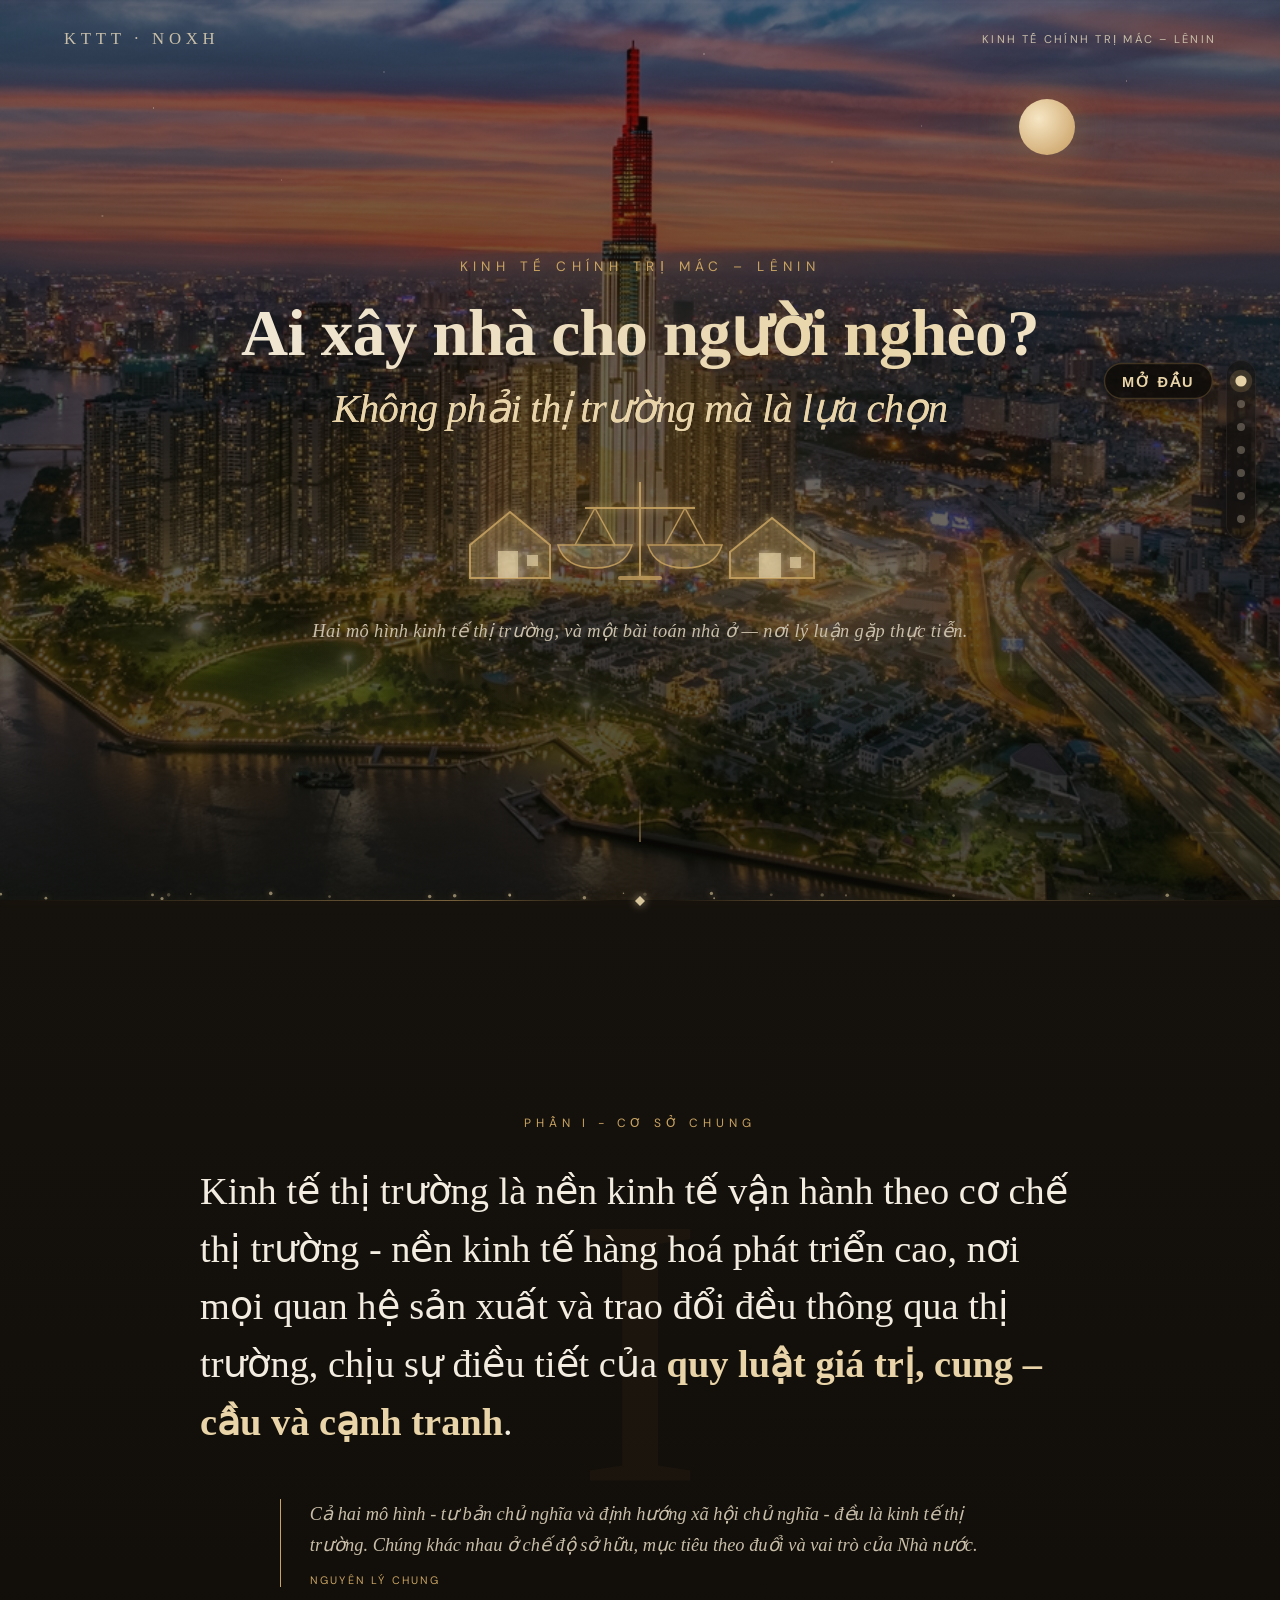
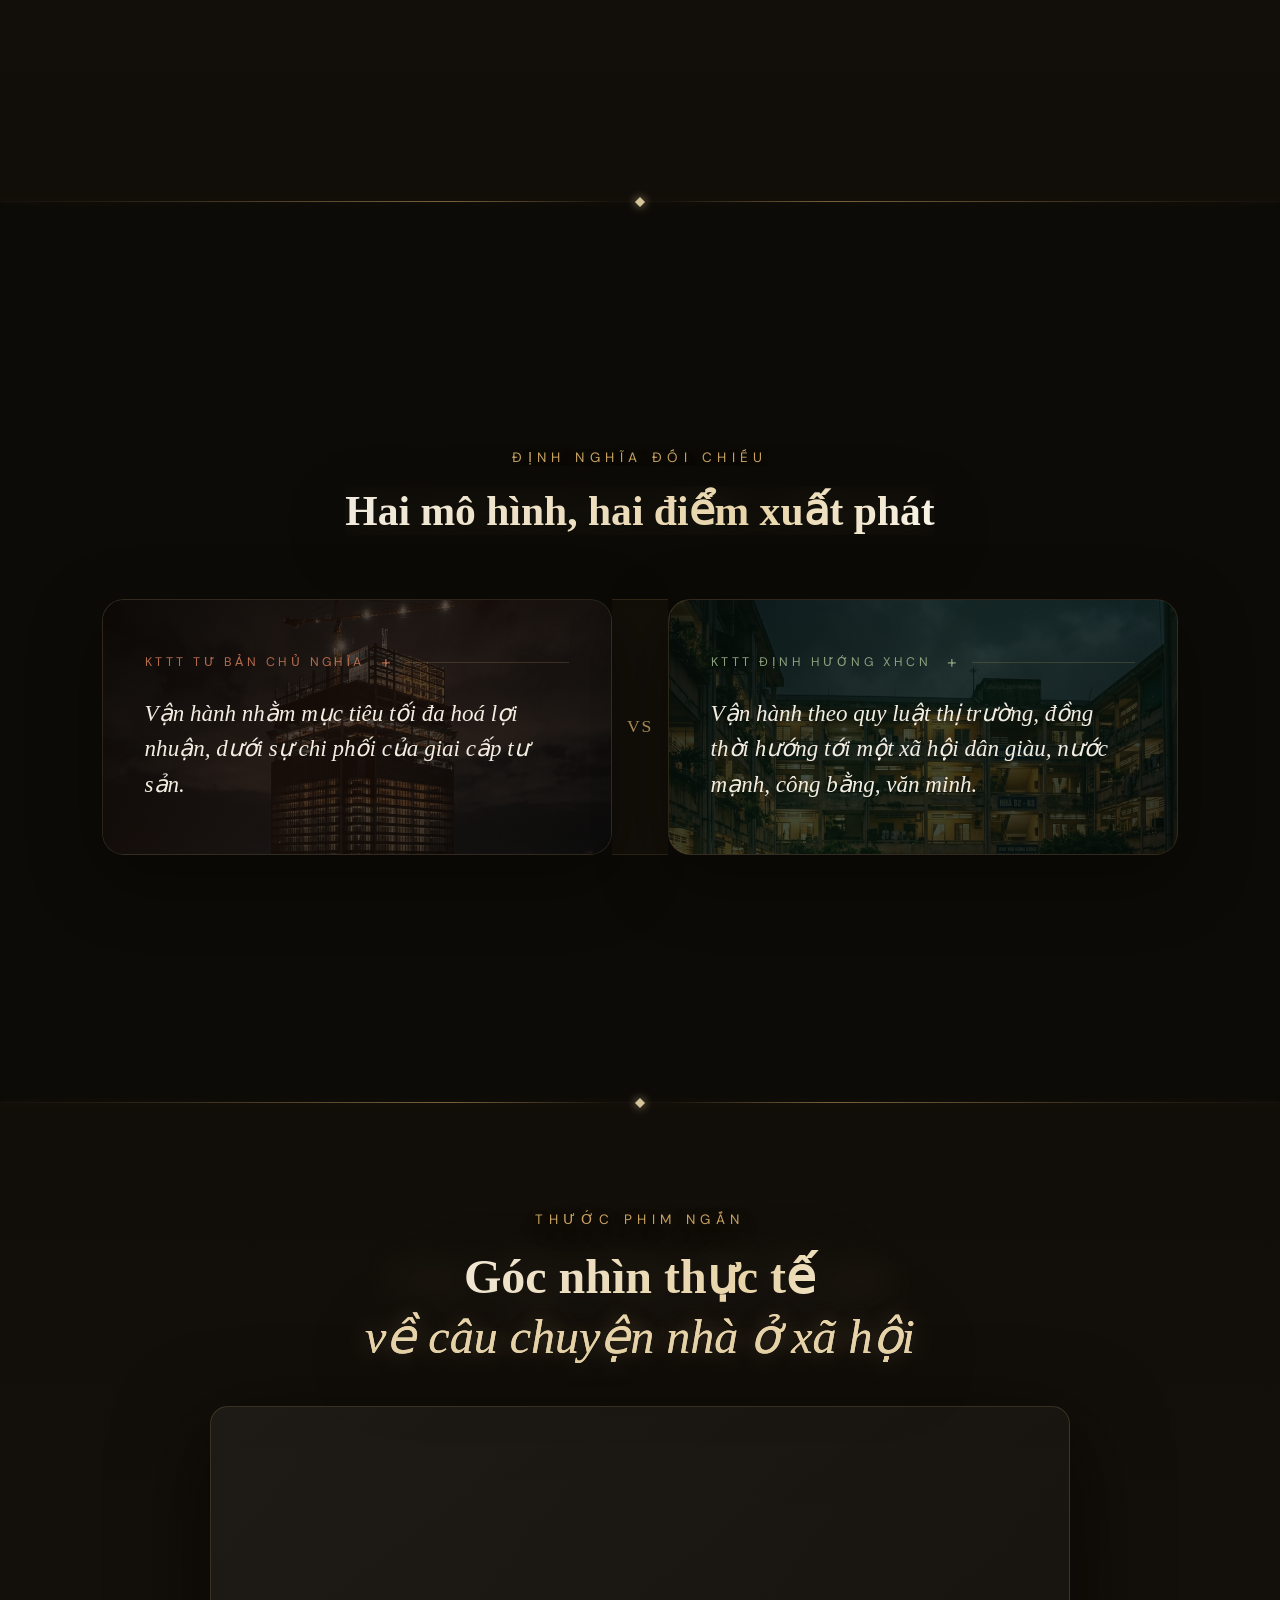
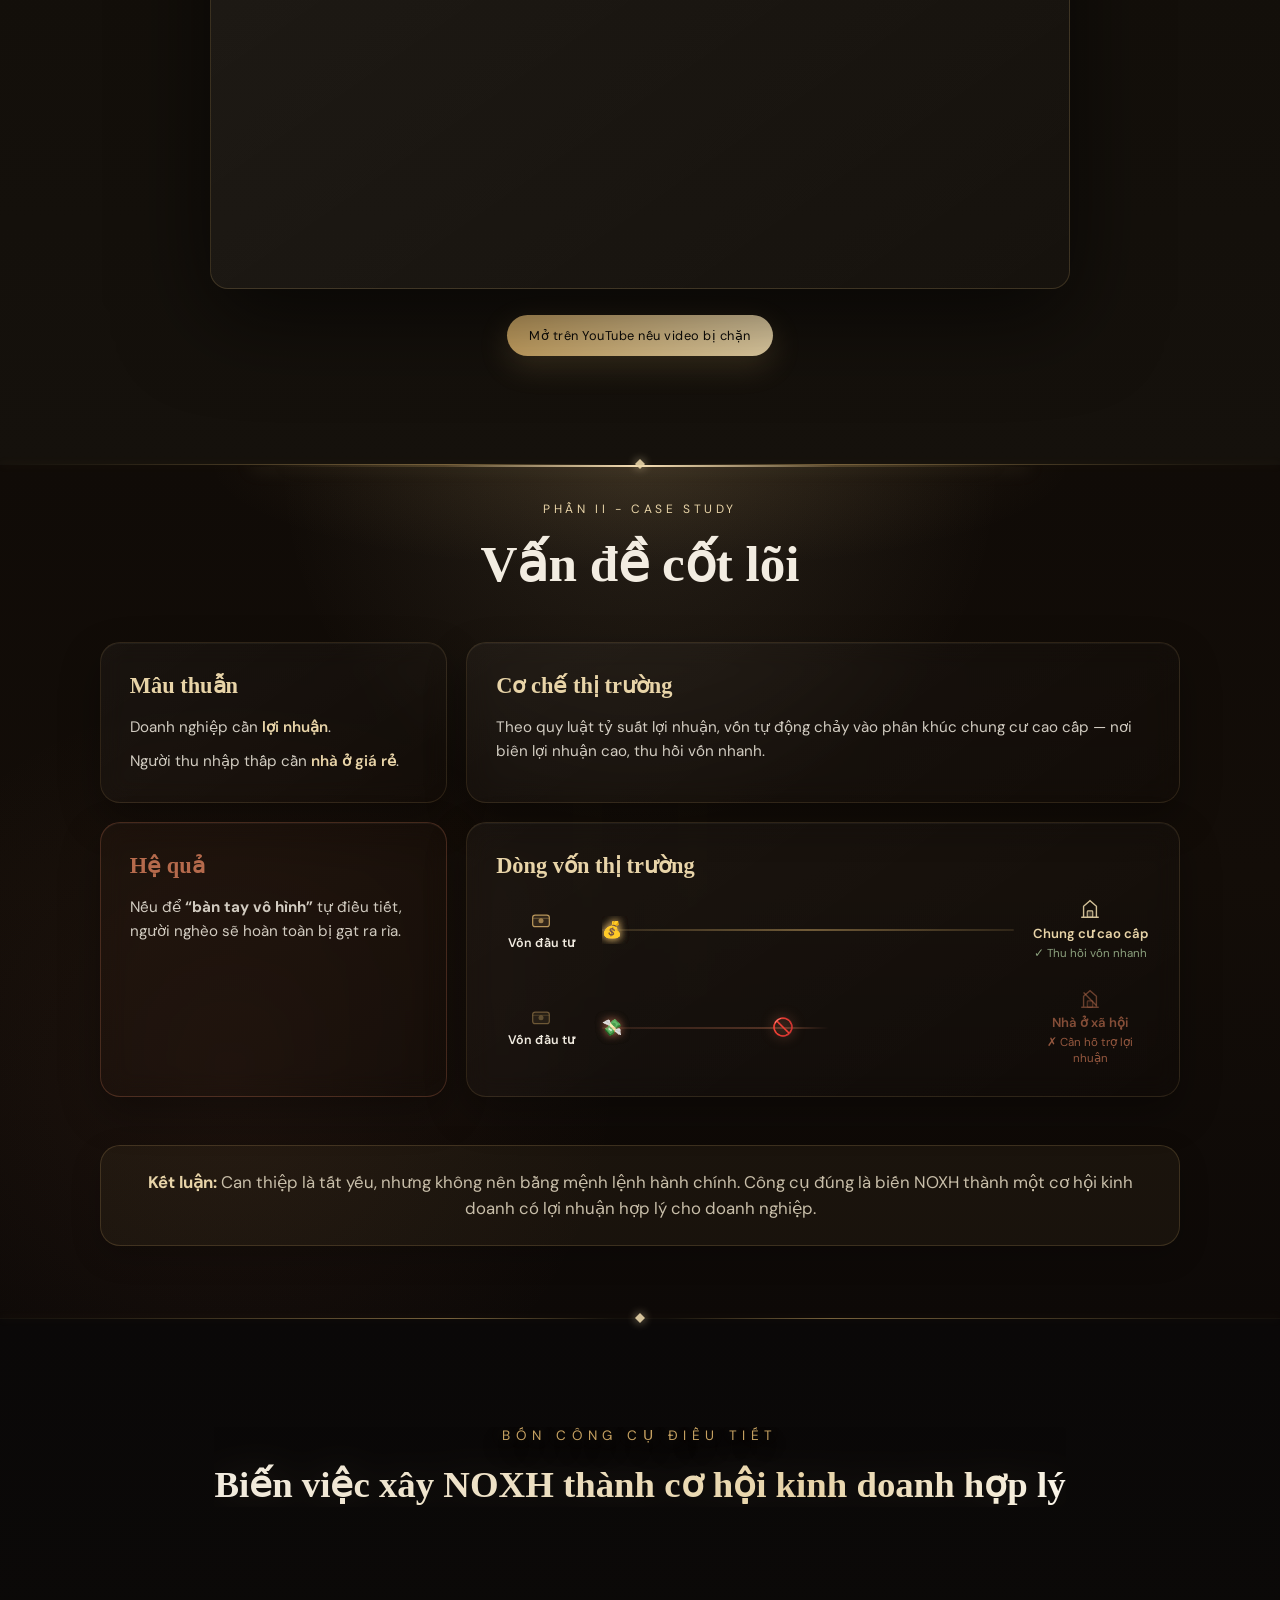
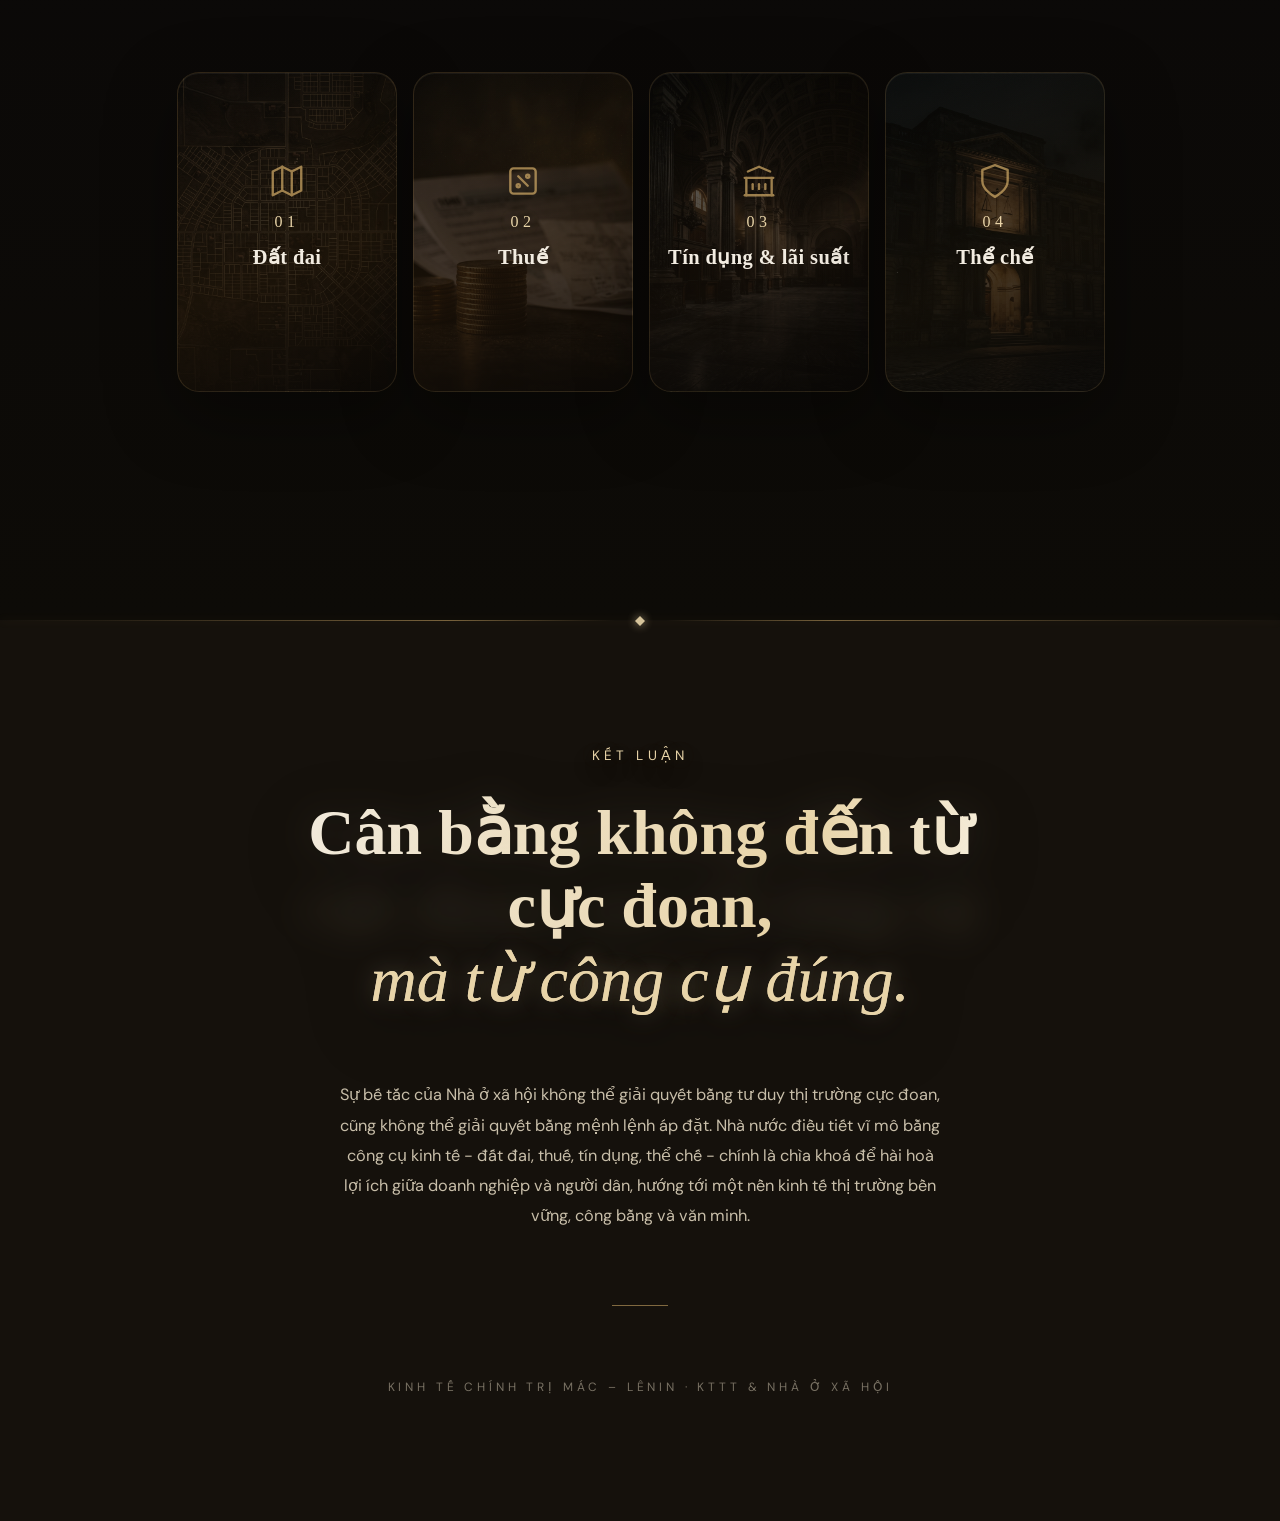
==== index.html @ 766184f2 "chore: force rebuild index.html for redeployment" ====
<!-- Re-trigger deployment build -->
<!doctype html>
<html lang="vi">

<head>
  <meta charset="UTF-8" />
  <meta name="viewport" content="width=device-width, initial-scale=1.0" />
  <title>Bàn Tay Vô Hình và Bàn Tay Nhà Nước - Câu Chuyện Nhà Ở Xã Hội</title>
  <link rel="preconnect" href="https://fonts.googleapis.com" />
  <link rel="preconnect" href="https://fonts.gstatic.com" crossorigin>
  <link
    href="https://fonts.googleapis.com/css2?family=Cormorant+Garamond:ital,wght@0,300;0,400;0,600;0,700;1,300;1,500&family=DM+Sans:wght@400;500;600;700&display=swap"
    rel="stylesheet" />
  <link rel="stylesheet" href="style.css" />
</head>

<body>

  <!-- PRELOADER -->
  <div id="preloader">
    <div class="preloader-content">
      <div class="preloader-line">
        <div class="preloader-progress" id="preloader-progress"></div>
      </div>
      <div class="preloader-text">Loading... <span id="preloader-percent">0</span>%</div>
    </div>
  </div>

  <div id="progress"></div>
  <div id="section-dots" aria-label="Điều hướng từng phần"></div>

  <nav>
    <div class="nav-logo">KTTT · NOXH</div>
    <div class="nav-title" id="nav-center-title"></div>
    <div class="nav-tag">Kinh tế chính trị Mác – Lênin</div>
  </nav>

  <!-- SCENE 1: HERO -->
  <section class="scene" id="scene-hero">

    <!-- Background layers -->
    <div class="stars" aria-hidden="true"></div>
    <div class="moon" aria-hidden="true"></div>
    <div id="motes" aria-hidden="true"></div>
    <div class="atmos" aria-hidden="true"></div>
    <div class="atmos-2" aria-hidden="true"></div>
    <!-- Parallax aurora -->
    <div class="hero-aurora" aria-hidden="true"></div>
    <!-- Particle canvas -->
    <canvas id="hero-canvas" aria-hidden="true"></canvas>

    <div class="hero-content">
      <div class="hero-eyebrow">Kinh tế chính trị Mác – Lênin</div>
      <h1 class="hero-title">
        <span class="hero-main">Ai xây nhà cho người nghèo?</span>
        <span class="hero-second">Không phải thị trường mà là lựa chọn</span>
      </h1>
      <div class="hero-illustration" aria-hidden="true">
        <svg viewBox="0 0 520 150" role="img" xmlns="http://www.w3.org/2000/svg">
          <defs>
            <linearGradient id="houseGold" x1="0" y1="0" x2="1" y2="1">
              <stop offset="0" stop-color="#f3deb0" />
              <stop offset="1" stop-color="#b78b47" />
            </linearGradient>
            <filter id="softGlow" x="-30%" y="-30%" width="160%" height="160%">
              <feGaussianBlur stdDeviation="4" result="blur" />
              <feMerge>
                <feMergeNode in="blur" />
                <feMergeNode in="SourceGraphic" />
              </feMerge>
            </filter>
          </defs>
          <g opacity="0.9" filter="url(#softGlow)">
            <path d="M90 95 L130 62 L170 95 V128 H90 Z" fill="rgba(201,164,99,0.18)" stroke="#c9a463"
              stroke-width="2" />
            <rect x="118" y="101" width="20" height="27" fill="#e8d4a8" opacity="0.75" />
            <rect x="147" y="105" width="11" height="11" fill="#e8d4a8" opacity="0.75" />
            <path d="M350 102 L392 68 L434 102 V128 H350 Z" fill="rgba(201,164,99,0.18)" stroke="#c9a463"
              stroke-width="2" />
            <rect x="379" y="103" width="22" height="25" fill="#e8d4a8" opacity="0.75" />
            <rect x="410" y="107" width="11" height="11" fill="#e8d4a8" opacity="0.75" />
            <line x1="260" y1="32" x2="260" y2="126" stroke="#c9a463" stroke-width="2" />
            <line x1="205" y1="58" x2="315" y2="58" stroke="#c9a463" stroke-width="2" />
            <line x1="215" y1="58" x2="195" y2="95" stroke="#c9a463" stroke-width="1.5" />
            <line x1="215" y1="58" x2="235" y2="95" stroke="#c9a463" stroke-width="1.5" />
            <path d="M178 95 H252 Q245 118 215 118 Q185 118 178 95Z" fill="rgba(232,212,168,0.14)" stroke="#c9a463"
              stroke-width="1.5" />
            <line x1="305" y1="58" x2="285" y2="95" stroke="#c9a463" stroke-width="1.5" />
            <line x1="305" y1="58" x2="325" y2="95" stroke="#c9a463" stroke-width="1.5" />
            <path d="M268 95 H342 Q335 118 305 118 Q275 118 268 95Z" fill="rgba(232,212,168,0.14)" stroke="#c9a463"
              stroke-width="1.5" />
            <rect x="238" y="126" width="44" height="4" rx="2" fill="#c9a463" opacity="0.85" />
          </g>
        </svg>
      </div>
      <p class="hero-sub">Hai mô hình kinh tế thị trường, và một bài toán nhà ở — <span class="no-break">nơi lý luận gặp
          thực tiễn.</span></p>
    </div>

    <button class="hero-scroll-hint" id="scroll-hint-btn" aria-label="Cuộn xuống phần tiếp theo">
      <div class="scroll-line"></div>
    </button>
  </section>

  <div class="gold-divider" aria-hidden="true"><span class="gold-divider-gem"><svg viewBox="0 0 10 10" xmlns="http://www.w3.org/2000/svg"><polygon points="5,0 10,5 5,10 0,5" fill="rgba(232,212,168,0.9)" /></svg></span></div>

  <!-- SCENE 2: CƠ SỞ CHUNG -->
  <section class="scene scene-thesis" id="scene-thesis-1">
    <div class="thesis-number">I</div>
    <div class="thesis-eyebrow reveal">Phần I - Cơ sở chung</div>
    <p class="thesis-body reveal reveal-delay-1">Kinh tế thị trường là nền kinh tế vận hành theo cơ chế thị trường - nền
      kinh tế hàng hoá phát triển cao, nơi mọi quan hệ sản xuất và trao đổi đều thông qua thị trường, chịu sự điều tiết
      của <strong>quy luật giá trị, cung – cầu và cạnh tranh</strong>.</p>
    <div class="thesis-quote reveal reveal-delay-2">
      <p>Cả hai mô hình - tư bản chủ nghĩa và định hướng xã hội chủ nghĩa - đều là kinh tế thị trường. Chúng khác nhau ở
        chế độ sở hữu, mục tiêu theo đuổi và vai trò của Nhà nước.</p>
      <cite>Nguyên lý chung</cite>
    </div>
  </section>

  <div class="gold-divider" aria-hidden="true"><span class="gold-divider-gem"><svg viewBox="0 0 10 10" xmlns="http://www.w3.org/2000/svg"><polygon points="5,0 10,5 5,10 0,5" fill="rgba(232,212,168,0.9)" /></svg></span></div>

  <!-- SCENE 3: HAI MÔ HÌNH -->
  <section class="scene" id="scene-views">
    <div class="views-eyebrow reveal">Định nghĩa đối chiếu</div>
    <h2 class="views-title reveal reveal-delay-1" data-glow="Hai mô hình, hai điểm xuất phát">Hai mô hình, hai điểm xuất
      phát</h2>

    <div class="views-split">
      <div class="view-panel tbcn" data-panel="1" tabindex="0" role="button" aria-expanded="false">
        <div class="view-label">KTTT Tư bản chủ nghĩa <span class="toggle-icon">+</span></div>
        <p class="view-statement">Vận hành nhằm mục tiêu tối đa hoá lợi nhuận, dưới sự chi phối của giai cấp tư sản.</p>
        <div class="view-details">
          <div class="view-detail-item"><strong>Sở hữu:</strong> tư nhân tư bản chủ nghĩa về tư liệu sản xuất giữ vai
            trò chi phối.</div>
          <div class="view-detail-item"><strong>Mục tiêu:</strong> tối đa hoá lợi nhuận, tích luỹ tư bản - giá trị thặng
            dư là động lực trung tâm.</div>
          <div class="view-detail-item"><strong>Vai trò Nhà nước:</strong> Nhà nước tư sản can thiệp chủ yếu để khắc
            phục khuyết tật thị trường và duy trì ổn định chế độ.</div>
          <div class="view-detail-item"><strong>Phân phối:</strong> theo sở hữu vốn và quy mô vốn góp, theo quy luật
            cung – cầu hàng hoá sức lao động.</div>
          <div class="view-detail-item"><strong>Công bằng xã hội:</strong> là phương tiện để giữ ổn định chế độ, không
            phải mục tiêu tự thân.</div>
        </div>
      </div>

      <div class="views-vs">VS</div>

      <div class="view-panel xhcn" data-panel="2" tabindex="0" role="button" aria-expanded="false">
        <div class="view-label">KTTT định hướng XHCN <span class="toggle-icon">+</span></div>
        <p class="view-statement">Vận hành theo quy luật thị trường, đồng thời hướng tới một xã hội dân giàu, nước mạnh,
          công bằng, văn minh.</p>
        <div class="view-details">
          <div class="view-detail-item"><strong>Sở hữu:</strong> đa sở hữu; kinh tế nhà nước giữ vai trò chủ đạo, kinh
            tế tư nhân là động lực quan trọng.</div>
          <div class="view-detail-item"><strong>Mục tiêu:</strong> dân giàu, nước mạnh, dân chủ, công bằng, văn minh;
            phát triển lực lượng sản xuất, xây dựng CNXH.</div>
          <div class="view-detail-item"><strong>Vai trò Nhà nước:</strong> Nhà nước pháp quyền XHCN của dân, do dân, vì
            dân, dưới sự lãnh đạo của Đảng; điều tiết vì lợi ích nhân dân.</div>
          <div class="view-detail-item"><strong>Phân phối:</strong> theo lao động, hiệu quả, đóng góp và phúc lợi xã
            hội.</div>
          <div class="view-detail-item"><strong>Công bằng xã hội:</strong> vừa là phương tiện, vừa là mục tiêu phải từng
            bước hiện thực hoá.</div>
        </div>
      </div>
    </div>
  </section>

  <div class="gold-divider" aria-hidden="true"><span class="gold-divider-gem"><svg viewBox="0 0 10 10" xmlns="http://www.w3.org/2000/svg"><polygon points="5,0 10,5 5,10 0,5" fill="rgba(232,212,168,0.9)" /></svg></span></div>

  <!-- SCENE: VIDEO -->
  <section class="scene" id="scene-video">
    <div class="video-eyebrow reveal">Thước phim ngắn</div>
    <h2 class="video-title reveal reveal-delay-1" data-glow="Góc nhìn thực tế về câu chuyện nhà ở xã hội">Góc nhìn thực
      tế<br><em>về câu chuyện nhà ở xã hội</em></h2>
    <div class="video-wrapper reveal reveal-delay-2">
      <iframe src="https://www.youtube-nocookie.com/embed/dQw4w9WgXcQ?rel=0&modestbranding=1&playsinline=1"
        loading="lazy" title="YouTube video player" frameborder="0" allow="
        accelerometer;
        autoplay;
        clipboard-write;
        encrypted-media;
        gyroscope;
        picture-in-picture;
        web-share;
      " referrerpolicy="strict-origin-when-cross-origin" allowfullscreen></iframe>
    </div>
    <a class="yt-fallback-btn" href="https://www.youtube.com/watch?v=dQw4w9WgXcQ" target="_blank"
      rel="noopener noreferrer">Mở trên YouTube nếu video bị chặn</a>
  </section>

  <div class="gold-divider" aria-hidden="true"><span class="gold-divider-gem"><svg viewBox="0 0 10 10" xmlns="http://www.w3.org/2000/svg"><polygon points="5,0 10,5 5,10 0,5" fill="rgba(232,212,168,0.9)" /></svg></span></div>

  <!-- SCENE 4: CASE STUDY - BENTO GRID REDESIGN -->
  <section class="scene scene-thesis case-study-scene case-study-pro" id="scene-thesis-2">
    <div class="thesis-number">II</div>

    <div class="bento-shell reveal">
      <div class="bento-header">
        <div class="bento-kicker">Phần II - Case Study</div>
        <h2 class="bento-main-title">Vấn đề cốt lõi</h2>
      </div>

      <div class="bento-grid">
        <!-- Mâu thuẫn -->
        <div class="bento-card bento-conflict">
          <div class="bento-card-title">Mâu thuẫn</div>
          <div class="bento-card-body">
            <p>Doanh nghiệp cần <strong class="gold-text">lợi nhuận</strong>.</p>
            <p>Người thu nhập thấp cần <strong class="gold-text">nhà ở giá rẻ</strong>.</p>
          </div>
        </div>

        <!-- Cơ chế -->
        <div class="bento-card bento-mechanism">
          <div class="bento-card-title">Cơ chế thị trường</div>
          <div class="bento-card-body">
            <p>Theo quy luật tỷ suất lợi nhuận, vốn tự động chảy vào phân khúc chung cư cao cấp — nơi biên lợi nhuận
              cao, thu hồi vốn nhanh.</p>
          </div>
        </div>

        <!-- Hệ quả -->
        <div class="bento-card bento-consequence">
          <div class="bento-card-title warning-text">Hệ quả</div>
          <div class="bento-card-body">
            <p>Nếu để <strong>“bàn tay vô hình”</strong> tự điều tiết, người nghèo sẽ hoàn toàn bị gạt ra rìa.</p>
          </div>
        </div>

        <!-- Dòng vốn -->
        <div class="bento-card bento-flow">
          <div class="bento-card-title">Dòng vốn thị trường</div>
          <div class="bento-card-body flow-container">

            <!-- Track 1: Chảy thông -->
            <div class="flow-item flow-good">
              <div class="flow-src-block">
                <svg class="flow-src-icon" viewBox="0 0 24 24" width="20" height="20" fill="none">
                  <rect x="2" y="6" width="20" height="14" rx="3" fill="rgba(201,164,99,0.15)" stroke="#c9a463" stroke-width="1.5"/>
                  <circle cx="12" cy="13" r="3" fill="#c9a463" opacity="0.8"/>
                  <line x1="2" y1="10" x2="22" y2="10" stroke="#c9a463" stroke-width="1" opacity="0.5"/>
                </svg>
                <span class="flow-src">Vốn đầu tư</span>
              </div>
              <div class="flow-track">
                <div class="flow-coin-track">
                  <span class="coin coin-1">💰</span>
                  <span class="coin coin-2">💰</span>
                  <span class="coin coin-3">💰</span>
                </div>
                <div class="flow-line"></div>
              </div>
              <div class="flow-dest-block flow-dest-good">
                <svg class="flow-dest-icon" viewBox="0 0 24 24" width="22" height="22" fill="none">
                  <path d="M3 21h18M5 21V9l7-6 7 6v12" stroke="#e8d4a8" stroke-width="1.5" stroke-linecap="round"/>
                  <rect x="9" y="14" width="6" height="7" rx="1" fill="rgba(232,212,168,0.2)" stroke="#e8d4a8" stroke-width="1.2"/>
                </svg>
                <span class="flow-dest">Chung cư cao cấp<br><small>✓ Thu hồi vốn nhanh</small></span>
              </div>
            </div>

            <!-- Track 2: Bị chặn -->
            <div class="flow-item flow-blocked">
              <div class="flow-src-block">
                <svg class="flow-src-icon" viewBox="0 0 24 24" width="20" height="20" fill="none">
                  <rect x="2" y="6" width="20" height="14" rx="3" fill="rgba(201,164,99,0.1)" stroke="rgba(201,164,99,0.5)" stroke-width="1.5"/>
                  <circle cx="12" cy="13" r="3" fill="rgba(201,164,99,0.4)"/>
                  <line x1="2" y1="10" x2="22" y2="10" stroke="rgba(201,164,99,0.3)" stroke-width="1"/>
                </svg>
                <span class="flow-src">Vốn đầu tư</span>
              </div>
              <div class="flow-track blocked-track">
                <div class="flow-coin-track blocked-coin-track">
                  <span class="coin coin-b1">💸</span>
                  <span class="coin coin-b2">💸</span>
                </div>
                <div class="flow-line flow-line-blocked"></div>
                <div class="flow-block-wall">
                  <span class="block-icon">🚫</span>
                </div>
              </div>
              <div class="flow-dest-block flow-dest-bad">
                <svg class="flow-dest-icon" viewBox="0 0 24 24" width="22" height="22" fill="none">
                  <path d="M3 21h18M5 21V9l7-6 7 6v12" stroke="rgba(181,106,76,0.6)" stroke-width="1.5" stroke-linecap="round"/>
                  <rect x="9" y="14" width="6" height="7" rx="1" fill="rgba(181,106,76,0.08)" stroke="rgba(181,106,76,0.5)" stroke-width="1.2"/>
                  <line x1="5" y1="5" x2="19" y2="19" stroke="rgba(181,106,76,0.6)" stroke-width="1.5"/>
                </svg>
                <span class="flow-dest">Nhà ở xã hội<br><small>✗ Cần hỗ trợ lợi nhuận</small></span>
              </div>
            </div>

          </div>
        </div>
      </div>

      <!-- Kết luận -->
      <div class="bento-conclusion">
        <strong>Kết luận:</strong> Can thiệp là tất yếu, nhưng không nên bằng mệnh lệnh hành chính. Công cụ đúng là biến
        NOXH thành một cơ hội kinh doanh có lợi nhuận hợp lý cho doanh nghiệp.
      </div>
    </div>
  </section>

  <div class="gold-divider" aria-hidden="true"><span class="gold-divider-gem"><svg viewBox="0 0 10 10" xmlns="http://www.w3.org/2000/svg"><polygon points="5,0 10,5 5,10 0,5" fill="rgba(232,212,168,0.9)" /></svg></span></div>

  <!-- SCENE 5: BỐN CÔNG CỤ -->
  <section class="scene" id="scene-analysis">
    <div class="analysis-header">
      <div class="analysis-eyebrow">Bốn công cụ điều tiết</div>
      <h2 class="analysis-title" data-glow="Biến việc xây NOXH thành cơ hội kinh doanh hợp lý">Biến việc xây NOXH thành
        cơ hội kinh doanh hợp lý</h2>
    </div>

    <div class="analysis-container">
      <div class="analysis-detail-pane"></div>
      <div class="analysis-grid">

        <div class="analysis-card" tabindex="0" role="button" aria-expanded="false">
          <svg class="card-icon" viewBox="0 0 24 24" width="38" height="38" fill="none" stroke="currentColor" stroke-width="1.5" stroke-linecap="round" stroke-linejoin="round">
            <path d="M3 6l6-3 6 3 6-3v15l-6 3-6-3-6 3V6z"/>
            <line x1="9" y1="3" x2="9" y2="18"/>
            <line x1="15" y1="6" x2="15" y2="21"/>
          </svg>
          <div class="card-num">01</div>
          <div class="card-title">Đất đai</div>
          <div class="card-hint">Nhấp để xem</div>
          <div class="card-body">
            <p><strong>Bản chất:</strong> Chi phí đất đai và địa tô chiếm tỷ trọng cực lớn trong giá nhà, đẩy giá vượt
              sức mua của người dân.</p>
            <p><strong>Cơ chế:</strong> Nhà nước, với vai trò đại diện chủ sở hữu toàn dân về đất đai, miễn/giảm tiền sử
              dụng đất và bàn giao quỹ đất sạch cho doanh nghiệp.</p>
            <p class="result"><strong>Kết quả:</strong> Giá nhà giảm còn 15–20 triệu/m², doanh nghiệp vẫn đảm bảo mức
              lời định mức khoảng 10% trên chi phí xây dựng.</p>
          </div>
        </div>

        <div class="analysis-card" tabindex="0" role="button" aria-expanded="false">
          <svg class="card-icon" viewBox="0 0 24 24" width="38" height="38" fill="none" stroke="currentColor" stroke-width="1.5" stroke-linecap="round" stroke-linejoin="round">
            <rect x="4" y="4" width="16" height="16" rx="2"/>
            <line x1="9" y1="9" x2="15" y2="15"/>
            <circle cx="9" cy="15" r="1"/>
            <circle cx="15" cy="9" r="1"/>
          </svg>
          <div class="card-num">02</div>
          <div class="card-title">Thuế</div>
          <div class="card-hint">Nhấp để xem</div>
          <div class="card-body">
            <p><strong>Ưu đãi NOXH:</strong> Miễn, giảm thuế VAT đầu ra và thuế thu nhập doanh nghiệp kịch khung cho chủ
              đầu tư.</p>
            <p><strong>Siết cao cấp:</strong> Đánh thuế tài sản luỹ tiến hoặc thuế cao với bất động sản thứ hai và hành
              vi đầu cơ.</p>
            <p class="result"><strong>Kết quả:</strong> Lợi nhuận kỳ vọng ở phân khúc cao cấp giảm, vốn tự dịch chuyển
              về nơi có lợi tức ổn định.</p>
          </div>
        </div>

        <div class="analysis-card" tabindex="0" role="button" aria-expanded="false">
          <svg class="card-icon" viewBox="0 0 24 24" width="38" height="38" fill="none" stroke="currentColor" stroke-width="1.5" stroke-linecap="round" stroke-linejoin="round">
            <path d="M3 21h18"/>
            <path d="M3 10h18"/>
            <path d="M5 6l7-3 7 3"/>
            <path d="M4 10v11"/>
            <path d="M20 10v11"/>
            <path d="M8 14v3"/>
            <path d="M12 14v3"/>
            <path d="M16 14v3"/>
          </svg>
          <div class="card-num">03</div>
          <div class="card-title">Tín dụng & lãi suất</div>
          <div class="card-hint">Nhấp để xem</div>
          <div class="card-body">
            <p><strong>Bản chất:</strong> Lãi suất vay ngân hàng là con dao hai lưỡi - vừa ăn mòn lợi nhuận doanh
              nghiệp, vừa đè nặng lên vai người mua nhà.</p>
            <p><strong>Phía cung:</strong> Chủ đầu tư tiếp cận gói vay xây dựng dài hạn, lãi suất thấp, giảm chi phí tài
              chính suốt thi công.</p>
            <p><strong>Phía cầu:</strong> Người thu nhập trung bình – thấp vay ưu đãi lãi suất cố định thấp, kỳ hạn
              15–25 năm, qua Ngân hàng Chính sách xã hội.</p>
            <p class="result"><strong>Kết quả:</strong> Doanh nghiệp hạ giá thành, nhu cầu tự nhiên chuyển thành sức mua
              thực tế; vốn xoay vòng liên tục.</p>
          </div>
        </div>

        <div class="analysis-card" tabindex="0" role="button" aria-expanded="false">
          <svg class="card-icon" viewBox="0 0 24 24" width="38" height="38" fill="none" stroke="currentColor" stroke-width="1.5" stroke-linecap="round" stroke-linejoin="round">
            <path d="M12 22s8-4 8-10V5l-8-3-8 3v7c0 6 8 10 8 10z"/>
          </svg>
          <div class="card-num">04</div>
          <div class="card-title">Thể chế</div>
          <div class="card-hint">Nhấp để xem</div>
          <div class="card-body">
            <p><strong>Rủi ro:</strong> NOXH nhận ưu đãi rất lớn từ nguồn lực công, mang tính an sinh sâu sắc và dễ bị
              trục lợi kiểu "người giàu đi ô tô tranh suất mua của người nghèo".</p>
            <p><strong>Minh bạch:</strong> Đối chiếu dữ liệu dân cư quốc gia, mã số thuế cá nhân và tình trạng sở hữu
              tài sản thực tế.</p>
            <p><strong>Giám sát:</strong> Chế tài phạt nặng với hành vi đầu cơ, gom hàng hoặc bán lại suất mua trái
              phép.</p>
            <p class="result"><strong>Kết quả:</strong> Nhà ở đến đúng tay người cần, giữ nguyên vẹn mục tiêu an sinh
              của chính sách.</p>
          </div>
        </div>

      </div>
    </div>
  </section>

  <div class="gold-divider" aria-hidden="true"><span class="gold-divider-gem"><svg viewBox="0 0 10 10" xmlns="http://www.w3.org/2000/svg"><polygon points="5,0 10,5 5,10 0,5" fill="rgba(232,212,168,0.9)" /></svg></span></div>

  <!-- SCENE 6: KẾT LUẬN -->
  <section class="scene" id="scene-conclusion">
    <div class="conclusion-glow"></div>
    <div class="conclusion-content">
      <div class="conclusion-eyebrow reveal">Kết luận</div>
      <h2 class="conclusion-title reveal reveal-delay-1"
        data-glow="Cân bằng không đến từ cực đoan, mà từ công cụ đúng.">Cân bằng không đến từ cực đoan,<br><em>mà từ
          công cụ đúng.</em></h2>
      <p class="conclusion-body" id="conclusion-text">Sự bế tắc của Nhà ở xã hội không thể giải quyết bằng tư duy thị
        trường cực đoan, cũng không thể giải quyết bằng mệnh lệnh áp đặt. Nhà nước điều tiết vĩ mô bằng công cụ kinh tế
        - đất đai, thuế, tín dụng, thể chế - chính là chìa khoá để hài hoà lợi ích giữa doanh nghiệp và người dân, hướng
        tới một nền kinh tế thị trường bền vững, công bằng và văn minh.</p>
      <div class="conclusion-divider"></div>
      <div class="conclusion-tag">Kinh tế chính trị Mác – Lênin · KTTT & Nhà ở xã hội</div>
    </div>
  </section>

  <script src="script.js" defer></script>

</body>

</html>
---- style.css ----
:root {
  --deep: #15110c;
  --deep2: #0c0a07;
  --fog: #f2ece1;
  --mist: #c8bea9;
  --gold: #c9a463;
  --gold-bright: #e8d4a8;
  --brick: #b56a4c;
  --brick-soft: rgba(181, 106, 76, 0.14);
  --sage: #8ca17e;
  --sage-soft: rgba(140, 161, 126, 0.14);
  --line: rgba(201, 164, 99, 0.16);
}

*,
*::before,
*::after {
  margin: 0;
  padding: 0;
  box-sizing: border-box;
}

html {
  scroll-behavior: auto;
}

body {
  background: var(--deep);
  color: var(--fog);
  font-family: 'DM Sans', sans-serif;
  overflow-x: hidden;
}

a:focus-visible,
button:focus-visible,
[tabindex]:focus-visible {
  outline: 2px solid var(--gold);
  outline-offset: 6px;
}

/* ---------- PROGRESS ---------- */
#progress {
  position: fixed;
  top: 0;
  left: 0;
  z-index: 999;
  height: 2px;
  width: 0%;
  background: linear-gradient(90deg, var(--gold), var(--gold-bright));
  transition: width 0.1s linear;
}

/* ---------- NAV ---------- */
nav {
  position: fixed;
  top: 0;
  left: 0;
  right: 0;
  z-index: 100;
  padding: 1.8rem 4rem;
  display: flex;
  justify-content: space-between;
  align-items: center;
  background: transparent;
  backdrop-filter: blur(0px);
  -webkit-backdrop-filter: blur(0px);
  border-bottom: 1px solid transparent;
  box-shadow: none;
  transition: background 0.4s ease, backdrop-filter 0.4s ease, border-color 0.4s ease, box-shadow 0.4s ease, padding 0.4s ease;
}

nav.nav-scrolled {
  background: rgba(12, 10, 7, 0.6);
  backdrop-filter: blur(16px);
  -webkit-backdrop-filter: blur(16px);
  border-bottom: 1px solid rgba(201, 164, 99, 0.08);
  box-shadow: 0 4px 30px rgba(0, 0, 0, 0.45);
  padding: 1.1rem 4rem;
}

.nav-logo {
  font-family: 'Spectral', serif;
  font-size: 1.05rem;
  letter-spacing: 0.28em;
  color: var(--mist);
  opacity: 0;
  animation: fadeUp 1s 0.5s forwards;
}

.nav-title {
  font-family: 'Spectral', serif;
  font-size: 0.8rem;
  font-weight: 600;
  letter-spacing: 0.08em;
  color: var(--gold-bright);
  opacity: 0;
  transition: opacity 0.5s cubic-bezier(0.2, 0.8, 0.2, 1), transform 0.5s cubic-bezier(0.2, 0.8, 0.2, 1);
  pointer-events: none;
  text-align: center;
  position: absolute;
  left: 50%;
  transform: translate(-50%, -8px);
  text-transform: uppercase;
  max-width: 45%;
  white-space: nowrap;
  overflow: hidden;
  text-overflow: ellipsis;
}

.nav-title.visible {
  opacity: 1;
  transform: translate(-50%, 0);
}

.nav-tag {
  font-size: 0.7rem;
  letter-spacing: 0.2em;
  text-transform: uppercase;
  color: var(--mist);
  opacity: 0;
  animation: fadeUp 1s 0.8s forwards;
}

@media (max-width: 1024px) {
  .nav-title {
    display: none !important;
  }
}

@media (max-width:700px) {
  nav {
    padding: 1.4rem 1.6rem;
  }

  .nav-tag {
    display: none;
  }
}

/* ---------- SCENE SHELL ---------- */
.scene {
  position: relative;
  min-height: 100vh;
  display: flex;
  flex-direction: column;
  align-items: center;
  justify-content: center;
  overflow: hidden;
  scroll-margin-top: 68px;
  /* offset navbar cố định */
}

/* ---------- HERO ---------- */
#scene-hero {
  background-image: linear-gradient(180deg, rgba(12, 10, 7, 0.5) 0%, rgba(12, 10, 7, 0.75) 100%), url('Background.jpg');
  background-size: cover;
  background-position: center;
  background-repeat: no-repeat;
  overflow: hidden;
}

/* Canvas overlay */
#hero-canvas {
  position: absolute;
  inset: 0;
  width: 100%;
  height: 100%;
  z-index: 3;
  pointer-events: none;
}

/* Aurora glow that follows mouse */
.hero-aurora {
  position: absolute;
  width: 700px;
  height: 700px;
  border-radius: 50%;
  background: radial-gradient(circle,
      rgba(201, 164, 99, 0.12) 0%,
      rgba(180, 120, 50, 0.07) 35%,
      transparent 70%);
  filter: blur(60px);
  pointer-events: none;
  z-index: 2;
  top: 50%;
  left: 50%;
  transform: translate(-50%, -50%);
  transition: left 0.8s cubic-bezier(0.2, 0.8, 0.2, 1), top 0.8s cubic-bezier(0.2, 0.8, 0.2, 1);
  will-change: left, top;
}

.sky {
  position: absolute;
  inset: 0;
  background: linear-gradient(180deg, #0a0808 0%, #171009 35%, #241708 62%, #120d08 100%);
}

.stars {
  position: absolute;
  inset: 0;
  background-image:
    radial-gradient(1px 1px at 12% 12%, rgba(240, 225, 200, 0.7) 0%, transparent 100%),
    radial-gradient(1px 1px at 30% 8%, rgba(240, 225, 200, 0.5) 0%, transparent 100%),
    radial-gradient(1px 1px at 55% 6%, rgba(240, 225, 200, 0.8) 0%, transparent 100%),
    radial-gradient(1px 1px at 72% 14%, rgba(240, 225, 200, 0.4) 0%, transparent 100%),
    radial-gradient(1px 1px at 88% 9%, rgba(240, 225, 200, 0.6) 0%, transparent 100%),
    radial-gradient(1px 1px at 22% 20%, rgba(240, 225, 200, 0.35) 0%, transparent 100%),
    radial-gradient(1px 1px at 65% 18%, rgba(240, 225, 200, 0.5) 0%, transparent 100%),
    radial-gradient(1.5px 1.5px at 8% 24%, rgba(240, 225, 200, 0.35) 0%, transparent 100%);
  animation: starTwinkle 8s ease-in-out infinite alternate;
}

@keyframes starTwinkle {
  0% {
    opacity: 0.55;
  }

  100% {
    opacity: 1;
  }
}

.moon {
  position: absolute;
  top: 11%;
  right: 16%;
  width: 56px;
  height: 56px;
  border-radius: 50%;
  background: radial-gradient(circle at 35% 35%, #f6e6c4, #c69a5c);
  box-shadow: 0 0 40px rgba(200, 160, 80, 0.35), 0 0 90px rgba(200, 160, 80, 0.14);
  animation: moonFloat 12s ease-in-out infinite;
}

@keyframes moonFloat {

  0%,
  100% {
    transform: translateY(0);
  }

  50% {
    transform: translateY(-8px);
  }
}

.mote {
  position: absolute;
  bottom: -10px;
  width: 3px;
  height: 3px;
  border-radius: 50%;
  background: var(--gold-bright);
  opacity: 0;
  animation: moteRise linear infinite;
}

@keyframes moteRise {
  0% {
    transform: translateY(0);
    opacity: 0;
  }

  10% {
    opacity: 0.5;
  }

  90% {
    opacity: 0.2;
  }

  100% {
    transform: translateY(-70vh);
    opacity: 0;
  }
}

.skyline {
  position: absolute;
  bottom: 0;
  left: 0;
  right: 0;
  width: 100%;
  z-index: 2;
}

.atmos {
  position: absolute;
  bottom: 18%;
  left: 68%;
  transform: translateX(-50%);
  width: 38%;
  height: 260px;
  background: radial-gradient(ellipse, rgba(201, 164, 99, 0.22) 0%, transparent 70%);
  pointer-events: none;
}

.atmos-2 {
  position: absolute;
  bottom: 12%;
  left: 26%;
  transform: translateX(-50%);
  width: 30%;
  height: 180px;
  background: radial-gradient(ellipse, rgba(140, 161, 126, 0.08) 0%, transparent 70%);
  pointer-events: none;
}

.hero-content {
  position: relative;
  z-index: 10;
  text-align: center;
  display: flex;
  flex-direction: column;
  align-items: center;
}

.hero-eyebrow {
  font-size: 0.85rem;
  letter-spacing: 0.4em;
  text-transform: uppercase;
  color: var(--gold);
  margin-bottom: 1.5rem;
  opacity: 0;
  animation: fadeUp 1.2s 0.6s forwards;
}

.hero-title {
  font-family: 'Spectral', serif;
  font-size: clamp(2.6rem, 7vw, 5.6rem);
  font-weight: 700;
  line-height: 1.05;
  color: var(--fog);
  letter-spacing: -0.01em;
  opacity: 0;
  animation: fadeUp 1.4s 0.9s forwards;
}

.hero-title em {
  display: block;
  font-style: italic;
  font-weight: 300;
  color: var(--gold-bright);
  font-size: 0.85em;
  margin-top: 0.2em;
}

.straight-dash {
  display: inline-block;
  font-style: normal;
  font-family: 'DM Sans', sans-serif;
  transform: skewX(0deg);
}

/* ---------- VIDEO SCENE ---------- */
#scene-video {
  background: linear-gradient(180deg, #110d08 0%, var(--deep) 100%);
  padding: 12vh 8vw;
  flex-direction: column;
}

.video-eyebrow {
  font-size: 0.85rem;
  letter-spacing: 0.4em;
  text-transform: uppercase;
  color: var(--gold);
  margin-bottom: 1.2rem;
  text-align: center;
}

.video-title {
  font-family: 'Spectral', serif;
  font-size: clamp(1.9rem, 4vw, 3rem);
  font-weight: 700;
  color: var(--fog);
  text-align: center;
  margin-bottom: 2.4rem;
  line-height: 1.25;
}

.video-title em {
  font-style: italic;
  font-weight: 300;
  color: var(--gold-bright);
}

.video-wrapper {
  position: relative;
  width: 100%;
  max-width: 860px;
  margin: 0 auto;
  aspect-ratio: 16/9;
  border-radius: 18px;
  overflow: hidden;
  border: 1px solid rgba(201, 164, 99, 0.2);
  box-shadow: 0 26px 90px rgba(0, 0, 0, 0.6), 0 0 0 rgba(201, 164, 99, 0);
  background: linear-gradient(145deg, rgba(255, 255, 255, 0.05), rgba(255, 255, 255, 0.01));
  transition: transform 0.4s ease, box-shadow 0.4s ease, border-color 0.4s ease;
}

.video-wrapper:hover {
  transform: translateY(-4px) scale(1.02);
  border-color: rgba(201, 164, 99, 0.6);
  box-shadow: 0 30px 100px rgba(0, 0, 0, 0.7), 0 0 40px rgba(201, 164, 99, 0.2);
}

.video-wrapper iframe {
  position: absolute;
  inset: 0;
  width: 100%;
  height: 100%;
  border: none;
}

.yt-fallback-btn {
  display: flex;
  width: fit-content;
  margin: 1.6rem auto 0;
  align-items: center;
  justify-content: center;
  padding: 0.75rem 1.4rem;
  border-radius: 999px;
  text-decoration: none;
  color: var(--deep2);
  font-family: 'DM Sans', sans-serif;
  font-size: 0.8rem;
  letter-spacing: 0.04em;
  background: linear-gradient(90deg, var(--gold), var(--gold-bright));
  box-shadow: 0 10px 30px rgba(201, 164, 99, 0.2);
  transition: transform 0.3s ease;
}

.yt-fallback-btn:hover {
  transform: translateY(-2px);
}

@media (max-width:700px) {
  #scene-video {
    padding: 9vh 5vw;
  }
}

.hero-sub {
  font-family: 'Spectral', serif;
  font-size: 1.15rem;
  font-style: italic;
  color: var(--mist);
  margin-top: 2rem;
  letter-spacing: 0.02em;
  max-width: 560px;
  opacity: 0;
  animation: fadeUp 1.2s 1.4s forwards;
}

.hero-scroll-hint {
  position: absolute;
  bottom: 3rem;
  left: 50%;
  transform: translateX(-50%);
  display: flex;
  flex-direction: column;
  align-items: center;
  gap: 0.5rem;
  opacity: 0;
  animation: fadeIn 1s 2.4s forwards;
  z-index: 10;
  background: none;
  border: none;
  cursor: pointer;
  padding: 10px;
  outline: none;
}

.scroll-line {
  width: 1px;
  height: 46px;
  background: linear-gradient(180deg, transparent, var(--gold));
  animation: scrollPulse 2s ease-in-out infinite;
}

.scroll-text {
  font-size: 0.6rem;
  letter-spacing: 0.3em;
  text-transform: uppercase;
  color: var(--mist);
  writing-mode: vertical-rl;
  transform: rotate(180deg);
}

@keyframes scrollPulse {

  0%,
  100% {
    opacity: 0.4;
  }

  50% {
    opacity: 1;
  }
}

/* ---------- THESIS SCENES ---------- */
.scene-thesis {
  background: linear-gradient(180deg, var(--deep) 0%, #110d08 100%);
  padding: 12vh 8vw;
}

.thesis-number {
  font-family: 'Spectral', serif;
  font-size: clamp(14rem, 30vw, 26rem);
  color: rgba(201, 164, 99, 0.045);
  position: absolute;
  top: 50%;
  left: 50%;
  transform: translate(-50%, -50%);
  pointer-events: none;
  user-select: none;
  white-space: nowrap;
  z-index: 0;
}

.thesis-eyebrow {
  font-size: 0.75rem;
  letter-spacing: 0.4em;
  text-transform: uppercase;
  color: var(--gold);
  margin-bottom: 2rem;
  position: relative;
  z-index: 2;
}

.thesis-body {
  font-family: 'Spectral', serif;
  font-size: clamp(1.5rem, 3vw, 2.5rem);
  font-weight: 300;
  line-height: 1.5;
  color: var(--fog);
  max-width: 880px;
  position: relative;
  z-index: 2;
}

.thesis-body strong {
  font-weight: 700;
  color: var(--gold-bright);
}

.thesis-quote {
  margin-top: 3rem;
  padding-left: 1.8rem;
  border-left: 1px solid var(--gold);
  position: relative;
  z-index: 2;
  max-width: 720px;
}

.thesis-quote p {
  font-family: 'Spectral', serif;
  font-style: italic;
  font-size: 1.15rem;
  color: var(--mist);
  line-height: 1.7;
}

.thesis-quote cite {
  display: block;
  margin-top: 0.7rem;
  font-size: 0.68rem;
  letter-spacing: 0.2em;
  text-transform: uppercase;
  color: var(--gold);
  font-style: normal;
}

/* diagram used in case-study thesis scene */
.flow-diagram {
  margin-top: 3rem;
  display: flex;
  flex-direction: column;
  gap: 1rem;
  position: relative;
  z-index: 2;
  max-width: 640px;
}

.flow-row {
  display: flex;
  align-items: center;
  gap: 14px;
  flex-wrap: wrap;
}

.flow-node {
  font-family: 'DM Sans', sans-serif;
  font-size: 0.85rem;
  padding: 10px 16px;
  border-radius: 2px;
  letter-spacing: 0.02em;
}

.flow-node.dn {
  background: rgba(201, 164, 99, 0.1);
  color: var(--gold-bright);
  border: 1px solid var(--line);
}

.flow-node.high {
  background: var(--brick-soft);
  color: var(--brick);
  border: 1px solid rgba(181, 106, 76, 0.3);
}

.flow-node.poor {
  background: rgba(255, 255, 255, 0.03);
  color: var(--mist);
  border: 1px dashed rgba(200, 190, 170, 0.25);
}

.flow-arrow {
  color: var(--mist);
  font-size: 1.1rem;
}

.flow-caption {
  font-size: 0.85rem;
  color: var(--mist);
  opacity: 0.7;
  font-style: italic;
}

/* ---------- VIEW PANELS (Hai mô hình) ---------- */
#scene-views {
  background: #0d0b07;
  padding: 12vh 8vw;
  min-height: 100vh;
  display: flex;
  flex-direction: column;
  justify-content: center;
  transition: background 0.8s cubic-bezier(0.2, 0.8, 0.2, 1);
  overflow: hidden;
}

#scene-views::before,
#scene-views::after {
  content: '';
  position: absolute;
  border-radius: 50%;
  pointer-events: none;
  transition: opacity 1s ease, transform 1.2s cubic-bezier(0.2, 0.8, 0.2, 1);
  filter: blur(80px);
  opacity: 0;
  z-index: 0;
}

#scene-views::before {
  width: 55vw;
  height: 55vw;
  max-width: 700px;
  max-height: 700px;
  left: -10%;
  top: -20%;
  background: radial-gradient(circle, rgba(181, 106, 76, 0.28) 0%, rgba(140, 60, 30, 0.12) 50%, transparent 70%);
  transform: scale(0.7);
}

#scene-views::after {
  width: 55vw;
  height: 55vw;
  max-width: 700px;
  max-height: 700px;
  right: -10%;
  bottom: -20%;
  background: radial-gradient(circle, rgba(140, 161, 126, 0.25) 0%, rgba(60, 100, 60, 0.1) 50%, transparent 70%);
  transform: scale(0.7);
}

#scene-views.theme-1::before {
  opacity: 1;
  transform: scale(1);
}

#scene-views.theme-2::after {
  opacity: 1;
  transform: scale(1);
}

#scene-views.theme-both::before,
#scene-views.theme-both::after {
  opacity: 1;
  transform: scale(1);
}

#scene-views>* {
  position: relative;
  z-index: 1;
}

#scene-views.theme-1 {
  background: linear-gradient(180deg, #150e0a 0%, #1c110b 100%);
}

#scene-views.theme-2 {
  background: linear-gradient(180deg, #0d100c 0%, #101710 100%);
}

#scene-views.theme-both {
  background: linear-gradient(135deg, #150e0a 0%, #10130f 100%);
}

.views-eyebrow {
  font-size: 0.85rem;
  letter-spacing: 0.4em;
  text-transform: uppercase;
  color: var(--gold);
  margin-bottom: 1.2rem;
  text-align: center;
  transition: opacity 0.4s ease, max-height 0.5s cubic-bezier(0.2, 0.8, 0.2, 1), transform 0.4s ease, margin 0.5s ease;
  max-height: 80px;
  overflow: hidden;
  opacity: 1;
  transform: translateY(0);
}

.views-title {
  font-family: 'Spectral', serif;
  font-size: clamp(1.8rem, 3.4vw, 2.6rem);
  font-weight: 700;
  color: var(--fog);
  text-align: center;
  margin-bottom: 3rem;
  transition: opacity 0.4s ease, max-height 0.5s cubic-bezier(0.2, 0.8, 0.2, 1), transform 0.4s ease, margin 0.5s ease;
  max-height: 200px;
  overflow: hidden;
  opacity: 1;
  transform: translateY(0);
}

#scene-views.has-active .views-eyebrow {
  opacity: 0;
  max-height: 0;
  margin-bottom: 0;
  pointer-events: none;
  transform: translateY(-10px);
}

#scene-views.has-active .views-title {
  opacity: 0;
  max-height: 0;
  margin-bottom: 0;
  pointer-events: none;
  transform: translateY(-10px);
}

.views-split {
  display: grid;
  grid-template-columns: 1fr 56px 1fr;
  gap: 0;
  align-items: stretch;
  margin-top: 1rem;
}

@media (max-width:820px) {
  .views-split {
    grid-template-columns: 1fr;
    gap: 0;
  }

  .views-vs {
    padding: 0.8rem 0;
  }
}

.view-panel {
  padding: 3.2rem 2.6rem;
  background: rgba(255, 255, 255, 0.015);
  border: 1px solid var(--line);
  position: relative;
  cursor: pointer;
  transition: all 0.5s;
}

.view-panel:hover {
  background: rgba(201, 164, 99, 0.05);
  border-color: rgba(201, 164, 99, 0.35);
}

.view-label {
  font-size: 0.78rem;
  letter-spacing: 0.28em;
  text-transform: uppercase;
  color: var(--gold);
  margin-bottom: 1.4rem;
  display: flex;
  align-items: center;
  gap: 0.7rem;
}

.view-label::after {
  content: '';
  flex: 1;
  height: 1px;
  background: rgba(201, 164, 99, 0.2);
}

.toggle-icon {
  margin-left: 0.3rem;
  font-size: 1.1rem;
  transition: transform 0.3s ease;
  color: var(--gold);
}

.view-panel.expanded .toggle-icon {
  transform: rotate(45deg);
}

.view-statement {
  font-family: 'Spectral', serif;
  font-size: clamp(1.15rem, 1.8vw, 1.5rem);
  font-style: italic;
  color: var(--fog);
  line-height: 1.55;
  margin-bottom: 0;
  transition: margin-bottom 0.4s ease;
}

.view-panel.expanded .view-statement {
  margin-bottom: 1.8rem;
}

.view-details {
  max-height: 0;
  opacity: 0;
  overflow: hidden;
  margin-top: 0;
  transition: max-height 0.4s cubic-bezier(.4, 0, .2, 1), opacity 0.4s cubic-bezier(.4, 0, .2, 1), margin-top 0.4s cubic-bezier(.4, 0, .2, 1);
}

.view-panel.expanded .view-details {
  max-height: 1200px;
  opacity: 1;
  margin-top: 1.2rem;
}

.view-detail-item {
  font-size: 0.92rem;
  color: var(--mist);
  line-height: 1.7;
  margin-bottom: 0.9rem;
}

.view-detail-item:last-child {
  margin-bottom: 0;
}

.view-detail-item strong {
  color: var(--gold);
  font-weight: 600;
}

.view-panel.tbcn .view-label {
  color: var(--brick);
}

.view-panel.tbcn:hover {
  border-color: rgba(181, 106, 76, 0.4);
  background-color: rgba(181, 106, 76, 0.05);
}

.view-panel.tbcn .toggle-icon {
  color: var(--brick);
}

.view-panel.xhcn .view-label {
  color: var(--sage);
}

.view-panel.xhcn:hover {
  border-color: rgba(140, 161, 126, 0.4);
  background-color: rgba(140, 161, 126, 0.05);
}

.view-panel.xhcn .toggle-icon {
  color: var(--sage);
}

.views-vs {
  display: flex;
  align-items: center;
  justify-content: center;
  font-family: 'Spectral', serif;
  font-size: 1.1rem;
  color: var(--gold);
  letter-spacing: 0.1em;
  background: rgba(201, 164, 99, 0.03);
  border-top: 1px solid var(--line);
  border-bottom: 1px solid var(--line);
}

@media (max-width:820px) {
  .views-vs {
    border: 1px solid var(--line);
  }
}

/* ---------- GOLD DIVIDERS ---------- */
.gold-divider {
  position: relative;
  width: 100%;
  height: 1px;
  background: linear-gradient(90deg,
      transparent 0%,
      rgba(201, 164, 99, 0.08) 8%,
      rgba(201, 164, 99, 0.55) 35%,
      transparent 48%,
      transparent 52%,
      rgba(201, 164, 99, 0.55) 65%,
      rgba(201, 164, 99, 0.08) 92%,
      transparent 100%);
  box-shadow:
    0 0 8px rgba(201, 164, 99, 0.2),
    0 0 24px rgba(232, 212, 168, 0.08);
  z-index: 10;
  pointer-events: none;
  overflow: visible;
}

.gold-divider-gem {
  position: absolute;
  left: 50%;
  top: 50%;
  transform: translate(-50%, -50%);
  width: 12px;
  height: 12px;
  pointer-events: none;
  animation: gem-spin 12s linear infinite;
  filter: drop-shadow(0 0 5px rgba(232, 212, 168, 0.8));
  display: flex;
  align-items: center;
  justify-content: center;
}

.gold-divider-gem svg {
  width: 10px;
  height: 10px;
  display: block;
}

@keyframes gem-spin {
  0% {
    transform: translate(-50%, -50%) rotate(0deg);
    opacity: 0.6;
  }

  25% {
    opacity: 1;
  }

  50% {
    transform: translate(-50%, -50%) rotate(180deg);
    opacity: 0.6;
  }

  75% {
    opacity: 1;
  }

  100% {
    transform: translate(-50%, -50%) rotate(360deg);
    opacity: 0.6;
  }
}

/* ---------- ANALYSIS CARDS (4 công cụ) ---------- */
#scene-analysis {
  background:
    radial-gradient(circle at 20% 20%, rgba(201, 164, 99, 0), transparent 34%),
    radial-gradient(circle at 80% 70%, rgba(140, 90, 40, 0), transparent 38%),
    linear-gradient(180deg, #0a0808 0%, #0d0b07 100%);
  padding: 12vh 6vw;
}

#scene-analysis.theme-1 {
  background: linear-gradient(180deg, #100c07 0%, #150f09 100%);
}

#scene-analysis.theme-2 {
  background: linear-gradient(180deg, #0e0c06 0%, #141008 100%);
}

#scene-analysis.theme-3 {
  background: linear-gradient(180deg, #0b0d0a 0%, #0f120e 100%);
}

#scene-analysis.theme-4 {
  background: linear-gradient(180deg, #0b0d0a 0%, #0e130e 100%);
}

.analysis-header {
  text-align: center;
  transition: opacity 0.4s ease, max-height 0.5s cubic-bezier(0.2, 0.8, 0.2, 1), margin 0.5s cubic-bezier(0.2, 0.8, 0.2, 1), transform 0.4s ease;
  max-height: 200px;
  overflow: hidden;
  opacity: 1;
  transform: translateY(0);
}

#scene-analysis.has-active-card .analysis-header {
  opacity: 0;
  max-height: 0;
  margin-bottom: 0;
  pointer-events: none;
  transform: translateY(-10px);
}

.analysis-eyebrow {
  font-size: 0.85rem;
  letter-spacing: 0.4em;
  text-transform: uppercase;
  color: var(--gold);
  margin-bottom: 1.2rem;
}

.analysis-title {
  font-family: 'Spectral', serif;
  font-size: clamp(1.6rem, 3vw, 2.3rem);
  font-weight: 700;
  color: var(--fog);
  line-height: 1.2;
}

.analysis-container {
  display: flex;
  flex-direction: row;
  align-items: center;
  justify-content: center;
  width: 100%;
  position: relative;
  margin-top: 5vh;
  min-height: 560px;
}

.analysis-container.has-active {
  justify-content: space-between;
}

.analysis-detail-pane {
  flex: 0 0 0%;
  max-width: 0;
  opacity: 0;
  pointer-events: none;
  overflow: hidden;
  min-height: 400px;
  transform: translateX(-30px);
  transition: flex-basis 0.6s cubic-bezier(0.2, 0.8, 0.2, 1), max-width 0.6s cubic-bezier(0.2, 0.8, 0.2, 1), opacity 0.4s ease, transform 0.6s cubic-bezier(0.2, 0.8, 0.2, 1);
  border-right: 1px solid var(--line);
  padding-right: 0;
}

.analysis-container.has-active .analysis-detail-pane {
  flex: 0 0 45%;
  max-width: 45%;
  opacity: 1;
  transform: translateX(0);
  pointer-events: all;
  padding-right: 2.5rem;
  overflow: visible;
}

.analysis-detail-pane.detail-fade-out {
  opacity: 0 !important;
  transform: translateY(20px) scale(0.98);
  transition: opacity 0.3s cubic-bezier(0.25, 0.8, 0.25, 1), transform 0.3s cubic-bezier(0.25, 0.8, 0.25, 1);
}

.analysis-detail-content {
  display: flex;
  flex-direction: column;
  gap: 1.4rem;
}

.detail-num {
  font-family: 'Spectral', serif;
  font-size: 4rem;
  color: var(--gold);
  line-height: 1;
  opacity: 0.6;
}

.detail-title {
  font-family: 'Spectral', serif;
  font-size: 1.7rem;
  font-weight: 700;
  color: var(--fog);
  line-height: 1.3;
}

.detail-body {
  font-size: 0.96rem;
  line-height: 1.7;
  color: var(--mist);
}

.detail-body strong {
  color: var(--gold);
  font-weight: 600;
}

.detail-result {
  margin-top: 0.4rem;
  padding: 0.9rem 1.1rem;
  font-size: 0.9rem;
  color: var(--sage);
  background: var(--sage-soft);
  border-left: 2px solid var(--sage);
}

.analysis-grid {
  display: flex;
  flex-direction: row;
  align-items: center;
  justify-content: center;
  gap: 16px;
  flex-wrap: nowrap;
  min-width: fit-content;
  flex-shrink: 0;
  flex-grow: 0;
  transition: transform 0.6s cubic-bezier(0.2, 0.8, 0.2, 1);
}

.analysis-container.has-active .analysis-grid {
  transform: translateX(clamp(0px, 2vw, 40px));
}

.analysis-card {
  width: 220px;
  height: 320px;
  min-height: 320px;
  max-height: 320px;
  flex: 0 0 220px;
  box-sizing: border-box;
  background: rgba(255, 255, 255, 0.02);
  border: 1px solid var(--line);
  padding: 1.4rem 1rem;
  position: relative;
  overflow: hidden;
  cursor: pointer;
  display: flex;
  flex-direction: column;
  justify-content: center;
  align-items: center;
  text-align: center;
  gap: 0.8rem;
}

.analysis-card::before {
  content: '';
  position: absolute;
  top: 0;
  left: 0;
  width: 100%;
  height: 1px;
  background: linear-gradient(90deg, transparent, var(--gold), transparent);
  transform: scaleX(0);
  transition: transform 0.6s;
}

.analysis-card:hover::before {
  transform: scaleX(1);
}

.analysis-card:hover {
  background: rgba(201, 164, 99, 0.05);
  border-color: rgba(201, 164, 99, 0.3);
}

.analysis-card.state-a {
  border-color: var(--gold);
  background: rgba(201, 164, 99, 0.09);
  box-shadow: 0 10px 30px rgba(201, 164, 99, 0.15);
  opacity: 1;
}

.analysis-card.state-b {
  border-color: rgba(201, 164, 99, 0.25);
  opacity: 1;
}

.analysis-card.state-c {
  border-color: rgba(201, 164, 99, 0.06);
  opacity: 0.4;
}

.analysis-card:focus {
  outline: 2px solid rgba(201, 164, 99, 0.95);
  outline-offset: 8px;
}

.card-icon {
  color: var(--gold);
  opacity: 0.75;
  transition: transform 0.4s cubic-bezier(0.2, 0.8, 0.2, 1), opacity 0.4s ease;
}

.analysis-card:hover .card-icon,
.analysis-card.state-a .card-icon {
  opacity: 1;
  transform: scale(1.12) translateY(-2px);
  color: var(--gold-bright);
}

.card-hint {
  font-size: 0.68rem;
  color: var(--mist);
  opacity: 0;
  transform: translateY(8px);
  transition: opacity 0.4s cubic-bezier(0.2, 0.8, 0.2, 1), transform 0.4s cubic-bezier(0.2, 0.8, 0.2, 1);
  letter-spacing: 0.08em;
  text-transform: uppercase;
  margin-top: 4px;
}

.analysis-card:hover:not(.state-a) .card-hint {
  opacity: 0.75;
  transform: translateY(0);
}

.card-num {
  font-family: 'Spectral', serif;
  font-size: 0.85rem;
  color: var(--mist);
  letter-spacing: 0.15em;
}

.card-title {
  font-family: 'Spectral', serif;
  font-size: 1.15rem;
  font-weight: 700;
  color: var(--fog);
  line-height: 1.3;
}

.card-body {
  display: none;
}

@media (max-width:900px) {
  .analysis-container {
    flex-direction: column;
    min-height: auto;
  }

  .analysis-container.has-active {
    justify-content: flex-start;
  }

  .analysis-grid {
    flex-wrap: wrap;
    gap: 12px;
  }

  .analysis-card {
    width: 150px;
    height: 190px;
    min-height: 190px;
    max-height: 190px;
    flex: 0 0 150px;
    padding: 1rem 0.7rem;
    gap: 0.5rem;
  }

  .card-icon {
    width: 28px;
    height: 28px;
  }

  .card-hint {
    font-size: 0.6rem;
  }

  .analysis-detail-pane {
    order: 2;
    max-width: 100% !important;
    flex-basis: 100% !important;
    border-right: none;
    padding-right: 0 !important;
    margin-top: 1.5rem;
  }

  .analysis-container.has-active .analysis-detail-pane {
    padding-right: 0;
  }
}

/* ---------- GLASS CARD + HOVER LIFT (hiệu ứng mở thẻ nâng cấp) ---------- */
.analysis-card,
.view-panel {
  border-radius: 22px;
  background: linear-gradient(145deg, rgba(255, 255, 255, 0.055), rgba(255, 255, 255, 0.012));
  box-shadow: 0 22px 70px rgba(0, 0, 0, 0.38), inset 0 1px 0 rgba(255, 255, 255, 0.05);
  backdrop-filter: blur(8px);
  will-change: transform, opacity;
  transition: transform 0.5s cubic-bezier(0.2, 0.8, 0.2, 1), border-color 0.4s ease, background 0.4s ease, box-shadow 0.4s ease, opacity 0.4s ease, filter 0.4s ease;
}

.analysis-card:hover,
.view-panel:hover {
  transform: translateY(-6px);
  box-shadow: 0 30px 90px rgba(0, 0, 0, 0.45), 0 0 40px rgba(201, 164, 99, 0.12), inset 0 1px 0 rgba(255, 255, 255, 0.07);
}

/* Nền phát sáng theo từng công cụ khi mở thẻ */
#scene-analysis {
  position: relative;
  isolation: isolate;
  transition: background 0.65s ease;
}

#scene-analysis::before {
  content: '';
  position: absolute;
  inset: -18%;
  z-index: 0;
  pointer-events: none;
  opacity: 0.6;
  filter: blur(34px);
  background: radial-gradient(circle at 25% 25%, rgba(201, 164, 99, 0), transparent 35%);
  transition: background 0.65s ease, opacity 0.65s ease;
}

#scene-analysis>* {
  position: relative;
  z-index: 1;
}

#scene-analysis.theme-1 {
  background: radial-gradient(circle at 20% 20%, rgba(201, 164, 99, 0.16), transparent 35%), radial-gradient(circle at 80% 75%, rgba(140, 90, 40, 0.18), transparent 35%), linear-gradient(180deg, #100c07 0%, #0a0806 100%);
}

#scene-analysis.theme-1::before {
  background: radial-gradient(circle at 25% 25%, rgba(232, 212, 168, 0.26), transparent 35%);
}

#scene-analysis.theme-1 .analysis-card.state-a {
  border-color: rgba(232, 212, 168, 0.75) !important;
  box-shadow: 0 22px 70px rgba(201, 164, 99, 0.18), inset 0 1px 0 rgba(255, 255, 255, 0.08) !important;
}

#scene-analysis.theme-2 {
  background: radial-gradient(circle at 20% 20%, rgba(181, 106, 76, 0.16), transparent 35%), radial-gradient(circle at 80% 75%, rgba(120, 60, 40, 0.16), transparent 35%), linear-gradient(180deg, #120a08 0%, #0a0706 100%);
}

#scene-analysis.theme-2::before {
  background: radial-gradient(circle at 25% 25%, rgba(214, 140, 110, 0.28), transparent 35%);
}

#scene-analysis.theme-2 .analysis-card.state-a {
  border-color: rgba(214, 140, 110, 0.75) !important;
  box-shadow: 0 22px 70px rgba(181, 106, 76, 0.18), inset 0 1px 0 rgba(255, 255, 255, 0.08) !important;
}

#scene-analysis.theme-3 {
  background: radial-gradient(circle at 20% 20%, rgba(140, 161, 126, 0.15), transparent 35%), radial-gradient(circle at 80% 75%, rgba(90, 120, 80, 0.14), transparent 35%), linear-gradient(180deg, #0a0d0a 0%, #080a08 100%);
}

#scene-analysis.theme-3::before {
  background: radial-gradient(circle at 25% 25%, rgba(180, 210, 165, 0.24), transparent 35%);
}

#scene-analysis.theme-3 .analysis-card.state-a {
  border-color: rgba(180, 210, 165, 0.72) !important;
  box-shadow: 0 22px 70px rgba(140, 161, 126, 0.16), inset 0 1px 0 rgba(255, 255, 255, 0.08) !important;
}

#scene-analysis.theme-4 {
  background: radial-gradient(circle at 20% 20%, rgba(126, 161, 201, 0.15), transparent 35%), radial-gradient(circle at 80% 75%, rgba(90, 110, 150, 0.14), transparent 35%), linear-gradient(180deg, #080a0f 0%, #07080b 100%);
}

#scene-analysis.theme-4::before {
  background: radial-gradient(circle at 25% 25%, rgba(160, 195, 230, 0.24), transparent 35%);
}

#scene-analysis.theme-4 .analysis-card.state-a {
  border-color: rgba(160, 195, 230, 0.72) !important;
  box-shadow: 0 22px 70px rgba(126, 161, 201, 0.16), inset 0 1px 0 rgba(255, 255, 255, 0.08) !important;
}

/* Nền phát sáng theo mô hình khi mở panel (Hai mô hình) */
#scene-views {
  position: relative;
  isolation: isolate;
}

#scene-views.theme-1 .view-panel.expanded {
  border-color: rgba(214, 140, 110, 0.7) !important;
  box-shadow: 0 0 0 1px rgba(181, 106, 76, 0.25), 0 24px 80px rgba(181, 106, 76, 0.2), inset 0 1px 0 rgba(255, 255, 255, 0.07);
  background: rgba(181, 106, 76, 0.08) !important;
}

#scene-views.theme-2 .view-panel.expanded {
  border-color: rgba(180, 210, 165, 0.7) !important;
  box-shadow: 0 0 0 1px rgba(140, 161, 126, 0.25), 0 24px 80px rgba(140, 161, 126, 0.2), inset 0 1px 0 rgba(255, 255, 255, 0.07);
  background: rgba(140, 161, 126, 0.08) !important;
}

#scene-views.theme-both .view-panel.tbcn.expanded {
  border-color: rgba(214, 140, 110, 0.7) !important;
  box-shadow: 0 0 0 1px rgba(181, 106, 76, 0.25), 0 24px 80px rgba(181, 106, 76, 0.18), inset 0 1px 0 rgba(255, 255, 255, 0.07);
  background: rgba(181, 106, 76, 0.08) !important;
}

#scene-views.theme-both .view-panel.xhcn.expanded {
  border-color: rgba(180, 210, 165, 0.7) !important;
  box-shadow: 0 0 0 1px rgba(140, 161, 126, 0.25), 0 24px 80px rgba(140, 161, 126, 0.18), inset 0 1px 0 rgba(255, 255, 255, 0.07);
  background: rgba(140, 161, 126, 0.08) !important;
}

/* ---------- CONCLUSION ---------- */
#scene-conclusion {
  background: var(--deep);
  min-height: 100vh;
  display: flex;
  flex-direction: column;
  align-items: center;
  justify-content: center;
  text-align: center;
  padding: 8vh 8vw;
  position: relative;
}

#scene-conclusion::before {
  display: none;
}

.conclusion-glow {
  position: absolute;
  top: 50%;
  left: 50%;
  transform: translate(-50%, -50%) scale(var(--glow-scale, 0.5));
  width: 800px;
  height: 800px;
  background: radial-gradient(circle, rgba(201, 164, 99, 0.15) 0%, transparent 70%);
  pointer-events: none;
  opacity: var(--glow-opacity, 0);
  transition: transform 0.1s ease-out, opacity 0.1s ease-out;
}

.conclusion-content {
  position: relative;
  z-index: 2;
  display: flex;
  flex-direction: column;
  align-items: center;
  gap: 2rem;
  max-width: 760px;
}

.conclusion-eyebrow {
  font-size: 0.85rem;
  letter-spacing: 0.3em;
  color: var(--gold-bright);
  text-transform: uppercase;
}

.conclusion-title {
  font-family: 'Spectral', serif;
  font-size: clamp(2.1rem, 5vw, 4rem);
  font-weight: 700;
  color: var(--fog);
  line-height: 1.15;
  margin-bottom: 2rem;
}

.conclusion-title em {
  font-style: italic;
  font-weight: 300;
  color: var(--gold);
}

.conclusion-body {
  font-size: 1.02rem;
  line-height: 1.85;
  color: var(--mist);
  max-width: 600px;
  margin: 0 auto;
}

.conclusion-divider {
  width: 56px;
  height: 1px;
  background: var(--gold);
  margin: 2.6rem auto;
  opacity: 0.6;
}

.conclusion-tag {
  font-size: 0.75rem;
  letter-spacing: 0.32em;
  text-transform: uppercase;
  color: var(--mist);
  opacity: 0.55;
}

/* ---------- PREMIUM TITLE SHIMMER + GLOW ---------- */
.hero-title,
.analysis-title,
.conclusion-title,
.views-title,
.video-title {
  position: relative;
  background: linear-gradient(105deg, var(--fog) 0%, var(--gold-bright) 32%, #ffffff 50%, var(--gold) 72%, var(--fog) 100%);
  background-size: 220% 100%;
  -webkit-background-clip: text;
  background-clip: text;
  -webkit-text-fill-color: transparent;
  animation: titleShimmer 8s ease-in-out infinite;
  filter: drop-shadow(0 14px 34px rgba(0, 0, 0, 0.4));
}

.hero-title {
  animation: fadeUp 1.4s 0.9s forwards, titleShimmer 8s ease-in-out infinite;
}

.hero-title em,
.analysis-title em,
.conclusion-title em,
.views-title em,
.video-title em {
  color: var(--gold-bright);
  -webkit-text-fill-color: var(--gold-bright);
  text-shadow: 0 0 22px rgba(232, 212, 168, 0.28), 0 14px 32px rgba(0, 0, 0, 0.4);
}

@keyframes titleShimmer {

  0%,
  100% {
    background-position: 0% 50%;
  }

  50% {
    background-position: 100% 50%;
  }
}

.hero-title::after,
.analysis-title::after,
.conclusion-title::after,
.views-title::after,
.video-title::after {
  content: attr(data-glow);
  position: absolute;
  inset: 0;
  z-index: -1;
  color: rgba(232, 212, 168, 0.22);
  -webkit-text-fill-color: rgba(232, 212, 168, 0.22);
  filter: blur(18px);
  opacity: 0.55;
  pointer-events: none;
}

.hero-eyebrow,
.hero-sub,
.analysis-eyebrow,
.views-eyebrow,
.conclusion-eyebrow,
.video-eyebrow {
  text-shadow: 0 0 16px rgba(232, 212, 168, 0.2), 0 10px 26px rgba(0, 0, 0, 0.4);
}

@media (prefers-reduced-motion: reduce) {

  .hero-title,
  .analysis-title,
  .conclusion-title,
  .views-title,
  .video-title {
    animation: none !important;
  }
}

/* ---------- REVEAL ---------- */
.reveal {
  opacity: 0;
  transform: translateY(36px);
  transition: opacity 0.9s cubic-bezier(.25, .46, .45, .94), transform 0.9s cubic-bezier(.25, .46, .45, .94);
}

.reveal.visible {
  opacity: 1;
  transform: translateY(0);
}

.reveal-delay-1 {
  transition-delay: 0.1s;
}

.reveal-delay-2 {
  transition-delay: 0.25s;
}

.reveal-delay-3 {
  transition-delay: 0.4s;
}

@keyframes fadeUp {
  from {
    opacity: 0;
    transform: translateY(28px);
  }

  to {
    opacity: 1;
    transform: translateY(0);
  }
}

@keyframes fadeIn {
  from {
    opacity: 0;
  }

  to {
    opacity: 1;
  }
}

@media (prefers-reduced-motion: reduce) {

  #progress,
  .mote,
  .stars,
  .moon {
    animation: none !important;
  }

  * {
    transition: none !important;
  }
}

/* FIX CUỐI: hết chồng chữ, hết mồ côi chữ, thêm hình minh họa */
.hero-title::after {
  content: none !important;
  display: none !important;
}

.hero-content {
  width: min(1220px, 94vw) !important;
  gap: 0 !important;
}

.hero-title {
  width: 100% !important;
  max-width: 1180px !important;
  display: flex !important;
  flex-direction: column !important;
  align-items: center !important;
  justify-content: center !important;
  gap: 0.28em !important;
  font-size: clamp(2.4rem, 5.1vw, 5rem) !important;
  line-height: 1.06 !important;
  text-wrap: balance;
}

.hero-title .hero-main,
.hero-title .hero-second {
  display: block !important;
  white-space: nowrap !important;
}

.hero-title .hero-second {
  font-style: italic !important;
  font-weight: 300 !important;
  font-size: 0.62em !important;
  color: var(--gold-bright) !important;
  -webkit-text-fill-color: var(--gold-bright) !important;
  line-height: 1.12 !important;
}

.hero-title em {
  display: none !important;
}

.hero-illustration {
  width: min(520px, 45vw);
  margin: 1.15rem auto 0.45rem;
  opacity: 0;
  animation: fadeUp 1.1s 1.15s forwards;
  pointer-events: none;
}

.hero-illustration svg {
  width: 100%;
  height: auto;
  display: block;
}

.hero-sub {
  max-width: 980px !important;
  white-space: nowrap !important;
  margin-top: 0.8rem !important;
}

.no-break {
  white-space: nowrap;
}

@media (max-width:900px) {
  .hero-title {
    font-size: clamp(2rem, 8.6vw, 3.9rem) !important;
  }

  .hero-title .hero-main,
  .hero-title .hero-second {
    white-space: normal !important;
  }

  .hero-illustration {
    width: min(420px, 70vw);
    margin-top: 0.9rem;
  }

  .hero-sub {
    max-width: 86vw !important;
    white-space: normal !important;
  }

  .no-break {
    white-space: normal;
  }
}



/* Khi chưa lướt tới phần 4 công cụ: thẻ nằm yên, không mở sẵn */
#scene-analysis:not(.analysis-ready) .analysis-card {
  opacity: 0;
  transform: translateY(34px) scale(.94) rotateX(8deg);
  transition: opacity .8s cubic-bezier(.2, .8, .2, 1), transform .8s cubic-bezier(.2, .8, .2, 1);
}

#scene-analysis .analysis-card {
  transform-origin: center;
  isolation: isolate;
}

#scene-analysis.analysis-ready .analysis-card {
  opacity: 1;
  transform: translateY(0) scale(1) rotateX(0deg);
}

#scene-analysis.analysis-ready .analysis-card:nth-child(1) {
  transition-delay: .05s;
}

#scene-analysis.analysis-ready .analysis-card:nth-child(2) {
  transition-delay: .15s;
}

#scene-analysis.analysis-ready .analysis-card:nth-child(3) {
  transition-delay: .25s;
}

#scene-analysis.analysis-ready .analysis-card:nth-child(4) {
  transition-delay: .35s;
}

.analysis-card::after {
  content: '';
  position: absolute;
  inset: -1px;
  z-index: -1;
  border-radius: inherit;
  opacity: 0;
  background:
    radial-gradient(circle at 18% 10%, rgba(232, 212, 168, .22), transparent 28%),
    linear-gradient(135deg, rgba(232, 212, 168, .16), rgba(255, 255, 255, .02), rgba(201, 164, 99, .12));
  transition: opacity .35s ease;
}

.analysis-card:hover::after,
.analysis-card.state-a::after {
  opacity: 1;
}

.analysis-card:hover {
  transform: translateY(-10px) scale(1.025) !important;
  border-color: rgba(232, 212, 168, .48) !important;
  box-shadow: 0 30px 90px rgba(0, 0, 0, .46), 0 0 42px rgba(201, 164, 99, .16), inset 0 1px 0 rgba(255, 255, 255, .08) !important;
}

.analysis-card.state-a {
  transform: translateY(-12px) scale(1.04) !important;
  border-color: rgba(232, 212, 168, .82) !important;
  background: linear-gradient(145deg, rgba(201, 164, 99, .16), rgba(255, 255, 255, .028));
  box-shadow: 0 34px 100px rgba(0, 0, 0, .50), 0 0 55px rgba(232, 212, 168, .22), inset 0 1px 0 rgba(255, 255, 255, .1) !important;
}

.analysis-card.state-b {
  transform: translateY(-2px) scale(.98) !important;
  opacity: .72 !important;
  filter: saturate(.88);
}

.analysis-card.state-c {
  transform: scale(.94) !important;
  opacity: .34 !important;
  filter: saturate(.62) blur(.15px);
}

.analysis-card .card-num {
  font-size: 1rem;
  letter-spacing: .28em;
  color: var(--gold-bright);
  text-shadow: 0 0 18px rgba(232, 212, 168, .18);
}

.analysis-card .card-title {
  font-size: 1.28rem;
  letter-spacing: .02em;
}

.analysis-detail-pane {
  border-right: 1px solid rgba(232, 212, 168, .18) !important;
}

.analysis-container.has-active .analysis-detail-pane {
  background: linear-gradient(145deg, rgba(255, 255, 255, .04), rgba(255, 255, 255, .012));
  border: 1px solid rgba(201, 164, 99, .15);
  border-radius: 24px;
  padding: 2rem !important;
  box-shadow: 0 24px 80px rgba(0, 0, 0, .36), inset 0 1px 0 rgba(255, 255, 255, .05);
}

.detail-fade-in {
  animation: detailPop .38s cubic-bezier(0.34, 1.1, 0.64, 1) both;
}

@keyframes detailPop {
  from {
    opacity: 0;
    transform: translateY(12px) scale(.97);
    filter: blur(3px);
  }

  to {
    opacity: 1;
    transform: translateY(0) scale(1);
    filter: blur(0);
  }
}

@media (prefers-reduced-motion: reduce) {

  #scene-analysis .analysis-card,
  #scene-analysis.analysis-ready .analysis-card,
  .detail-fade-in {
    animation: none !important;
    transition: none !important;
    transform: none !important;
    opacity: 1 !important;
  }
}


/* ===== Tinh chỉnh layout + thanh cuộn tùy biến thanh lịch + giao thoa mềm ===== */
::-webkit-scrollbar {
  width: 8px;
  height: 8px;
}

::-webkit-scrollbar-track {
  background: #0c0a07;
}

::-webkit-scrollbar-thumb {
  background: rgba(201, 164, 99, 0.25);
  border-radius: 999px;
  border: 2px solid #0c0a07;
  transition: background 0.3s ease;
}

::-webkit-scrollbar-thumb:hover {
  background: rgba(201, 164, 99, 0.6);
}

html {
  scrollbar-color: rgba(201, 164, 99, 0.25) #0c0a07;
  scrollbar-width: thin;
}

#progress {
  display: none !important;
}

/* Thanh vàng giao thoa giữa phần trước và Case study */
.case-study-scene {
  background:
    radial-gradient(circle at 50% 0%, rgba(232, 212, 168, 0.10), transparent 34%),
    linear-gradient(180deg, #100b07 0%, #130d08 42%, #0f0b08 100%) !important;
  padding-top: 14vh !important;
  padding-bottom: 14vh !important;
  justify-content: flex-start !important;
  isolation: isolate;
}

.case-study-scene::before {
  content: '';
  position: absolute;
  top: 0;
  left: 50%;
  transform: translateX(-50%);
  width: min(760px, 72vw);
  height: 2px;
  border-radius: 999px;
  background: linear-gradient(90deg, transparent, rgba(201, 164, 99, .32), rgba(255, 232, 190, .96), rgba(201, 164, 99, .32), transparent);
  box-shadow: 0 0 18px rgba(232, 212, 168, .42), 0 0 54px rgba(201, 164, 99, .16);
  z-index: 4;
  pointer-events: none;
}

.case-study-scene::after {
  content: '';
  position: absolute;
  top: -110px;
  left: 50%;
  transform: translateX(-50%);
  width: min(900px, 80vw);
  height: 220px;
  background: radial-gradient(ellipse, rgba(201, 164, 99, .12), transparent 68%);
  pointer-events: none;
  z-index: 1;
}

.case-study-scene>* {
  position: relative;
  z-index: 2;
}

.case-study-scene .thesis-number {
  position: absolute !important;
  opacity: .72;
  transform: translate(-50%, -50%) scale(.92);
}

.case-study-scene .thesis-eyebrow {
  margin-bottom: 1.45rem !important;
  padding: 0.62rem 1rem;
  border: 1px solid rgba(201, 164, 99, .18);
  border-radius: 999px;
  background: rgba(255, 255, 255, .018);
  box-shadow: 0 14px 46px rgba(0, 0, 0, .22);
}

/* ===== REDESIGN CASE STUDY: 2 cột chuyên nghiệp ===== */
#scene-thesis-2.case-study-pro {
  min-height: auto !important;
  justify-content: flex-start !important;
  align-items: center !important;
  padding: clamp(2rem, 4vh, 3.5rem) clamp(1.25rem, 6vw, 6rem) clamp(4rem, 8vh, 6rem) !important;
  overflow: hidden !important;
  background:
    radial-gradient(circle at 50% 0%, rgba(232, 212, 168, .10), transparent 34%),
    radial-gradient(circle at 18% 72%, rgba(181, 106, 76, .08), transparent 32%),
    linear-gradient(180deg, #100b07 0%, #130d08 48%, #0d0907 100%) !important;
}

#scene-thesis-2.case-study-pro::before {
  content: '';
  position: absolute;
  top: 0;
  left: 50%;
  transform: translateX(-50%);
  width: min(780px, 72vw);
  height: 2px;
  border-radius: 999px;
  background: linear-gradient(90deg, transparent, rgba(201, 164, 99, .28), rgba(255, 232, 190, .96), rgba(201, 164, 99, .28), transparent);
  box-shadow: 0 0 18px rgba(232, 212, 168, .38), 0 0 52px rgba(201, 164, 99, .14);
  pointer-events: none;
  z-index: 3;
}

#scene-thesis-2.case-study-pro .thesis-number {
  position: absolute !important;
  top: 50% !important;
  opacity: .18 !important;
  transform: translate(-50%, -50%) scale(.82) !important;
}

.bento-shell {
  width: min(1080px, 92vw);
  position: relative;
  z-index: 5;
  display: flex;
  flex-direction: column;
  gap: 2rem;
}

.bento-header {
  text-align: center;
  margin-bottom: 1rem;
}

.bento-kicker {
  font-size: .75rem;
  letter-spacing: .3em;
  text-transform: uppercase;
  color: var(--gold-bright);
  margin-bottom: 1rem;
}

.bento-main-title {
  font-family: 'Spectral', serif;
  font-size: clamp(2rem, 4vw, 3.2rem);
  color: var(--fog);
  line-height: 1.2;
}

.bento-grid {
  display: grid;
  grid-template-columns: repeat(3, 1fr);
  grid-template-rows: auto auto;
  gap: 1.2rem;
}

.bento-card {
  border-radius: 20px;
  background: linear-gradient(145deg, rgba(255, 255, 255, 0.035), rgba(255, 255, 255, 0.005));
  border: 1px solid rgba(201, 164, 99, 0.15);
  padding: 1.8rem;
  backdrop-filter: blur(12px);
  -webkit-backdrop-filter: blur(12px);
  box-shadow: 0 16px 40px rgba(0, 0, 0, 0.3), inset 0 1px 0 rgba(255, 255, 255, 0.04);
  transition: transform 0.4s cubic-bezier(0.2, 0.8, 0.2, 1), border-color 0.4s ease, box-shadow 0.4s ease;
}

.bento-card:hover {
  transform: translateY(-6px);
  border-color: rgba(232, 212, 168, 0.45);
  box-shadow: 0 24px 60px rgba(0, 0, 0, 0.5), 0 0 40px rgba(201, 164, 99, 0.15), inset 0 1px 0 rgba(255, 255, 255, 0.08);
}


.bento-card-title {
  font-family: 'Spectral', serif;
  font-size: 1.4rem;
  color: var(--gold-bright);
  margin-bottom: 1rem;
  font-weight: 700;
}

.bento-card-body p {
  font-size: .95rem;
  line-height: 1.6;
  color: rgba(242, 236, 225, 0.85);
  margin-bottom: 0.6rem;
}

.bento-card-body p:last-child {
  margin-bottom: 0;
}

.gold-text {
  color: var(--gold-bright);
  font-weight: 600;
}

.warning-text {
  color: var(--brick);
}

.bento-conflict {
  grid-column: span 1;
}

.bento-mechanism {
  grid-column: span 2;
}

.bento-flow {
  grid-column: span 2;
}

.bento-consequence {
  grid-column: span 1;
  border-color: rgba(181, 106, 76, 0.3);
  background: linear-gradient(145deg, rgba(181, 106, 76, 0.05), rgba(0, 0, 0, 0));
}

.bento-consequence:hover {
  border-color: rgba(181, 106, 76, 0.6);
  box-shadow: 0 24px 60px rgba(0, 0, 0, 0.5), 0 0 30px rgba(181, 106, 76, 0.15);
}

/* FLOW ANIMATION */
.flow-container {
  display: flex;
  flex-direction: column;
  gap: 1.6rem;
  margin-top: 1.2rem;
}

.flow-item {
  display: flex;
  align-items: center;
  gap: 1rem;
}

/* Source block */
.flow-src-block {
  display: flex;
  flex-direction: column;
  align-items: center;
  gap: 0.3rem;
  width: 90px;
  flex-shrink: 0;
}

.flow-src-icon {
  opacity: 0.9;
}

.flow-src {
  font-size: 0.78rem;
  color: var(--fog);
  font-weight: 600;
  text-align: center;
  white-space: nowrap;
}

/* Dest block */
.flow-dest-block {
  display: flex;
  flex-direction: column;
  align-items: center;
  gap: 0.3rem;
  width: 120px;
  flex-shrink: 0;
}

.flow-dest-icon {
  opacity: 0.9;
}

.flow-dest {
  font-size: 0.82rem;
  color: var(--fog);
  font-weight: 600;
  text-align: center;
  line-height: 1.4;
}

.flow-dest-good .flow-dest {
  color: var(--gold-bright);
}

.flow-dest-bad .flow-dest {
  color: rgba(181, 106, 76, 0.7);
}

.flow-dest small {
  display: block;
  font-size: .72rem;
  color: var(--mist);
  font-weight: 400;
  margin-top: .15rem;
}

.flow-dest-good small {
  color: var(--sage);
}

.flow-dest-bad small {
  color: var(--brick);
  opacity: 0.8;
}

/* Track */
.flow-track {
  flex: 1;
  height: 28px;
  position: relative;
  display: flex;
  align-items: center;
  overflow: hidden;
}

.flow-line {
  position: absolute;
  left: 0;
  right: 0;
  top: 50%;
  height: 2px;
  transform: translateY(-50%);
  background: linear-gradient(90deg,
      rgba(201, 164, 99, 0.15) 0%,
      rgba(201, 164, 99, 0.5) 50%,
      rgba(201, 164, 99, 0.15) 100%);
  border-radius: 2px;
}

.flow-line-blocked {
  background: linear-gradient(90deg,
      rgba(181, 106, 76, 0.15) 0%,
      rgba(181, 106, 76, 0.4) 45%,
      transparent 55%,
      transparent 100%);
}

/* Coin track container */
.flow-coin-track {
  position: absolute;
  top: 0;
  left: 0;
  right: 0;
  bottom: 0;
  pointer-events: none;
}

/* Individual coins */
.coin {
  position: absolute;
  top: 50%;
  font-size: 1rem;
  transform: translateY(-50%);
  filter: drop-shadow(0 0 4px rgba(201, 164, 99, 0.7));
  animation: coinFlow 3s infinite linear;
  line-height: 1;
}

.coin-1 {
  animation-delay: 0s;
  animation-duration: 3s;
}

.coin-2 {
  animation-delay: 1s;
  animation-duration: 3s;
}

.coin-3 {
  animation-delay: 2s;
  animation-duration: 3s;
}

/* Blocked coins — fly to midpoint then fade */
.blocked-coin-track .coin {
  filter: drop-shadow(0 0 4px rgba(181, 106, 76, 0.6));
  animation: coinBlocked 3.5s infinite linear;
}

.coin-b1 {
  animation-delay: 0s;
  animation-duration: 3.5s;
}

.coin-b2 {
  animation-delay: 1.75s;
  animation-duration: 3.5s;
}

@keyframes coinFlow {
  0% {
    left: -8%;
    opacity: 0;
    transform: translateY(-50%) scale(0.7);
  }

  8% {
    opacity: 1;
    transform: translateY(-50%) scale(1);
  }

  92% {
    opacity: 1;
    transform: translateY(-50%) scale(1);
  }

  100% {
    left: 102%;
    opacity: 0;
    transform: translateY(-50%) scale(0.7);
  }
}

@keyframes coinBlocked {
  0% {
    left: -8%;
    opacity: 0;
    transform: translateY(-50%) scale(0.7);
  }

  8% {
    opacity: 1;
    transform: translateY(-50%) scale(1);
  }

  42% {
    left: 40%;
    opacity: 1;
    transform: translateY(-50%) scale(1);
  }

  52% {
    left: 42%;
    opacity: 0;
    transform: translateY(-60%) scale(0.5) rotate(20deg);
  }

  100% {
    left: 42%;
    opacity: 0;
  }
}

/* Block wall in the middle */
.blocked-track {
  overflow: visible;
}

.flow-block-wall {
  position: absolute;
  left: 44%;
  top: 50%;
  transform: translate(-50%, -50%);
  z-index: 2;
  pointer-events: none;
}

.block-icon {
  font-size: 1.1rem;
  filter: drop-shadow(0 0 6px rgba(181, 106, 76, 0.8));
  animation: blockPulse 2s ease-in-out infinite;
  display: block;
  line-height: 1;
}

@keyframes blockPulse {

  0%,
  100% {
    transform: scale(1);
    filter: drop-shadow(0 0 4px rgba(181, 106, 76, 0.6));
  }

  50% {
    transform: scale(1.15);
    filter: drop-shadow(0 0 10px rgba(181, 106, 76, 0.9));
  }
}

.bento-conclusion {
  margin-top: 1rem;
  padding: 1.4rem 2rem;
  border-radius: 20px;
  background: rgba(201, 164, 99, 0.06);
  border: 1px solid rgba(201, 164, 99, 0.2);
  text-align: center;
  font-size: 1.05rem;
  line-height: 1.6;
  color: var(--mist);
  box-shadow: 0 10px 30px rgba(0, 0, 0, 0.2);
}

.bento-conclusion strong {
  color: var(--gold-bright);
}

@media (max-width: 900px) {
  .bento-grid {
    grid-template-columns: 1fr;
  }

  .bento-conflict,
  .bento-mechanism,
  .bento-flow,
  .bento-consequence {
    grid-column: span 1;
  }

  .flow-item {
    flex-direction: column;
    gap: 0.5rem;
  }

  .flow-track {
    width: 2px;
    height: 40px;
  }

  .flow-particle {
    top: 0;
    left: -1px;
    width: 4px;
    height: 40%;
    background: linear-gradient(180deg, transparent, var(--gold-bright), transparent);
    animation: flowAnimVertical 2s infinite linear;
  }

  .blocked-particle {
    background: linear-gradient(180deg, transparent, var(--brick), transparent);
    animation: flowAnimBlockedVertical 3s infinite linear;
  }
}

@keyframes flowAnimVertical {
  0% {
    top: -40%;
  }

  100% {
    top: 100%;
  }
}

@keyframes flowAnimBlockedVertical {
  0% {
    top: -40%;
    opacity: 1;
  }

  45% {
    top: 30%;
    opacity: 1;
  }

  50% {
    top: 50%;
    opacity: 0;
  }

  100% {
    top: 50%;
    opacity: 0;
  }
}

/* ---------- PRELOADER ---------- */
#preloader {
  position: fixed;
  inset: 0;
  z-index: 99999;
  background: #000;
  display: flex;
  justify-content: center;
  align-items: center;
  transition: opacity 0.8s ease, visibility 0.8s ease;
}

#preloader.preloader-hidden {
  opacity: 0;
  visibility: hidden;
  pointer-events: none;
}

.preloader-content {
  display: flex;
  flex-direction: column;
  align-items: center;
  gap: 1.5rem;
  width: 200px;
}

.preloader-line {
  width: 100%;
  height: 2px;
  background: rgba(255, 255, 255, 0.1);
  border-radius: 2px;
  overflow: hidden;
  position: relative;
}

.preloader-progress {
  position: absolute;
  top: 0;
  left: 0;
  height: 100%;
  width: 0%;
  background: var(--gold-bright);
  box-shadow: 0 0 10px var(--gold-bright);
  transition: width 0.1s linear;
}

.preloader-text {
  font-family: 'Inter', sans-serif;
  font-size: 0.85rem;
  letter-spacing: 0.2em;
  color: var(--mist);
  text-transform: uppercase;
}

/* ---------- Section dots side navigation ---------- */
#section-dots {
  position: fixed;
  right: 24px;
  top: 50%;
  transform: translateY(-50%);
  z-index: 250;
  display: flex;
  flex-direction: column;
  gap: 15px;
  padding: 16px 10px;
  border-radius: 999px;
  background: rgba(12, 10, 7, 0.45);
  border: 1px solid rgba(255, 255, 255, 0.05);
  backdrop-filter: blur(20px);
  -webkit-backdrop-filter: blur(20px);
  box-shadow: 0 20px 50px rgba(0, 0, 0, 0.5);
  transition: border-color 0.3s ease, background 0.3s ease;
}

.section-dot {
  width: 8px;
  height: 8px;
  border: 0;
  border-radius: 50%;
  cursor: pointer;
  background: rgba(200, 190, 170, 0.35);
  position: relative;
  transition: transform .4s cubic-bezier(0.2, 0.8, 0.2, 1), background .4s ease, box-shadow .4s ease;
}

.section-dot::after {
  content: attr(data-label);
  position: absolute;
  right: 24px;
  top: 50%;
  transform: translateY(-50%) translateX(8px);
  opacity: 0;
  pointer-events: none;
  white-space: nowrap;
  font-size: .65rem;
  font-weight: 600;
  letter-spacing: .15em;
  text-transform: uppercase;
  color: var(--gold-bright);
  background: rgba(15, 12, 9, 0.88);
  border: 1px solid rgba(201, 164, 99, 0.25);
  padding: 6px 12px;
  border-radius: 999px;
  box-shadow: 0 8px 24px rgba(0, 0, 0, 0.5);
  transition: opacity .35s cubic-bezier(0.2, 0.8, 0.2, 1), transform .35s cubic-bezier(0.2, 0.8, 0.2, 1);
}

.section-dot:hover::after,
#section-dots.show-labels .section-dot.active::after {
  opacity: 1;
  transform: translateY(-50%) translateX(0);
}

.section-dot:hover,
.section-dot.active {
  background: var(--gold-bright);
  transform: scale(1.4);
  box-shadow: 0 0 0 4px rgba(201, 164, 99, 0.2), 0 0 16px rgba(232, 212, 168, 0.4);
}

@media (max-width: 760px) {
  #section-dots {
    right: 8px;
    gap: 10px;
    padding: 10px 7px;
  }

  .section-dot::after {
    display: none;
  }
}

/* ===== Coverflow 3-card carousel style when active ===== */
@media (min-width: 901px) {
  .analysis-container.has-active .analysis-grid {
    position: relative;
    width: 520px !important;
    height: 340px !important;
    transform: translateX(0) !important;
    flex-direction: row !important;
    flex-wrap: nowrap !important;
    justify-content: center !important;
    align-items: center !important;
    gap: 0 !important;
  }

  .analysis-container.has-active .analysis-card {
    position: absolute !important;
    top: 0 !important;
    margin: 0 !important;
    will-change: transform, opacity, left !important;
    transition:
      transform 0.55s cubic-bezier(0.34, 1.2, 0.64, 1),
      opacity 0.45s cubic-bezier(0.2, 0.8, 0.2, 1),
      left 0.55s cubic-bezier(0.34, 1.2, 0.64, 1),
      border-color 0.35s ease,
      box-shadow 0.35s ease !important;
  }

  /* Active card in the center */
  .analysis-container.has-active .analysis-card.state-a {
    left: 150px !important;
    z-index: 10 !important;
    transform: translate(0, 0) scale(1.05) !important;
    opacity: 1 !important;
    pointer-events: auto !important;
    box-shadow: 0 40px 120px rgba(0, 0, 0, .6), 0 0 60px rgba(232, 212, 168, .28), inset 0 1px 0 rgba(255, 255, 255, .12) !important;
    border-color: rgba(232, 212, 168, .9) !important;
  }

  /* Left card */
  .analysis-container.has-active .analysis-card.state-l {
    left: 0 !important;
    z-index: 5 !important;
    transform: translate(0, 10px) scale(0.82) !important;
    opacity: 0.52 !important;
    pointer-events: auto !important;
  }

  /* Right card */
  .analysis-container.has-active .analysis-card.state-r {
    left: 300px !important;
    z-index: 5 !important;
    transform: translate(0, 10px) scale(0.82) !important;
    opacity: 0.52 !important;
    pointer-events: auto !important;
  }

  /* Hidden cards */
  .analysis-container.has-active .analysis-card.state-h {
    left: 150px !important;
    z-index: 1 !important;
    transform: translate(0, 20px) scale(0.7) !important;
    opacity: 0 !important;
    pointer-events: none !important;
  }
}

/* ===== Card background images ===== */
.analysis-card:nth-child(1) {
  background-image:
    linear-gradient(160deg, rgba(12, 9, 6, 0.62) 0%, rgba(30, 20, 8, 0.78) 60%, rgba(12, 9, 6, 0.92) 100%),
    url('card_bg_datdai.jpg');
  background-size: cover;
  background-position: center;
}

.analysis-card:nth-child(2) {
  background-image:
    linear-gradient(160deg, rgba(12, 9, 6, 0.60) 0%, rgba(28, 18, 8, 0.80) 60%, rgba(12, 9, 6, 0.92) 100%),
    url('card_bg_thue.jpg');
  background-size: cover;
  background-position: center;
}

.analysis-card:nth-child(3) {
  background-image:
    linear-gradient(160deg, rgba(10, 8, 6, 0.58) 0%, rgba(20, 14, 8, 0.80) 60%, rgba(10, 8, 6, 0.92) 100%),
    url('card_bg_tindung.jpg');
  background-size: cover;
  background-position: center top;
}

.analysis-card:nth-child(4) {
  background-image:
    linear-gradient(160deg, rgba(10, 8, 6, 0.62) 0%, rgba(22, 16, 8, 0.80) 60%, rgba(10, 8, 6, 0.92) 100%),
    url('card_bg_thechee.jpg');
  background-size: cover;
  background-position: center;
}

/* Hover: reveal background slightly more */
.analysis-card:nth-child(1):hover,
.analysis-card:nth-child(1).state-a {
  background-image:
    linear-gradient(160deg, rgba(12, 9, 6, 0.42) 0%, rgba(30, 20, 8, 0.58) 60%, rgba(12, 9, 6, 0.82) 100%),
    url('card_bg_datdai.jpg');
}

.analysis-card:nth-child(2):hover,
.analysis-card:nth-child(2).state-a {
  background-image:
    linear-gradient(160deg, rgba(12, 9, 6, 0.40) 0%, rgba(28, 18, 8, 0.58) 60%, rgba(12, 9, 6, 0.82) 100%),
    url('card_bg_thue.jpg');
}

.analysis-card:nth-child(3):hover,
.analysis-card:nth-child(3).state-a {
  background-image:
    linear-gradient(160deg, rgba(10, 8, 6, 0.38) 0%, rgba(20, 14, 8, 0.58) 60%, rgba(10, 8, 6, 0.82) 100%),
    url('card_bg_tindung.jpg');
}

.analysis-card:nth-child(4):hover,
.analysis-card:nth-child(4).state-a {
  background-image:
    linear-gradient(160deg, rgba(10, 8, 6, 0.40) 0%, rgba(22, 16, 8, 0.58) 60%, rgba(10, 8, 6, 0.82) 100%),
    url('card_bg_thechee.jpg');
}

/* ===== View panel background images (Sử dụng ::before để lướt ảnh mượt mà, không phóng to) ===== */
.view-panel {
  overflow: hidden !important;
}

.view-panel>* {
  position: relative;
  z-index: 2;
}

.view-panel::before {
  content: '';
  position: absolute;
  inset: 0;
  background-size: cover !important;
  background-repeat: no-repeat !important;
  background-position: center top !important;
  z-index: 1;
  /* Ảnh nền luôn được scale sẵn ở 1.15x để có không gian trượt và tránh hở viền */
  transform: scale(1.15) translateY(-10px);
  transition: transform 0.9s cubic-bezier(0.15, 0.85, 0.15, 1), opacity 0.5s !important;
  pointer-events: none;
}

/* Thẻ Tư Bản */
.view-panel.tbcn::before {
  background-image:
    linear-gradient(135deg,
      rgba(12, 8, 5, 0.88) 0%,
      rgba(30, 15, 8, 0.75) 50%,
      rgba(12, 8, 5, 0.82) 100%),
    url('panel_tbcn.jpg');
}

.view-panel.tbcn:hover::before {
  transform: scale(1.15) translateY(12px);
  /* Chỉ thay đổi translateY để trượt xuống, scale giữ nguyên 1.15 */
  background-image:
    linear-gradient(135deg,
      rgba(12, 8, 5, 0.75) 0%,
      rgba(30, 15, 8, 0.55) 50%,
      rgba(12, 8, 5, 0.70) 100%),
    url('panel_tbcn.jpg');
}

.view-panel.tbcn.expanded::before {
  opacity: 0 !important;
  /* Ẩn hoàn toàn ảnh nền khi hiện nội dung */
  transform: scale(1) translateY(0);
}

/* Thẻ Xã Hội */
.view-panel.xhcn::before {
  background-image:
    linear-gradient(135deg,
      rgba(5, 10, 8, 0.88) 0%,
      rgba(8, 22, 14, 0.75) 50%,
      rgba(5, 10, 8, 0.82) 100%),
    url('panel_xhcn.jpg');
}

.view-panel.xhcn:hover::before {
  transform: scale(1.15) translateY(12px);
  background-image:
    linear-gradient(135deg,
      rgba(5, 10, 8, 0.75) 0%,
      rgba(8, 22, 14, 0.55) 50%,
      rgba(5, 10, 8, 0.70) 100%),
    url('panel_xhcn.jpg');
}

.view-panel.xhcn.expanded::before {
  opacity: 0 !important;
  /* Ẩn hoàn toàn ảnh nền khi hiện nội dung */
  transform: scale(1) translateY(0);
}
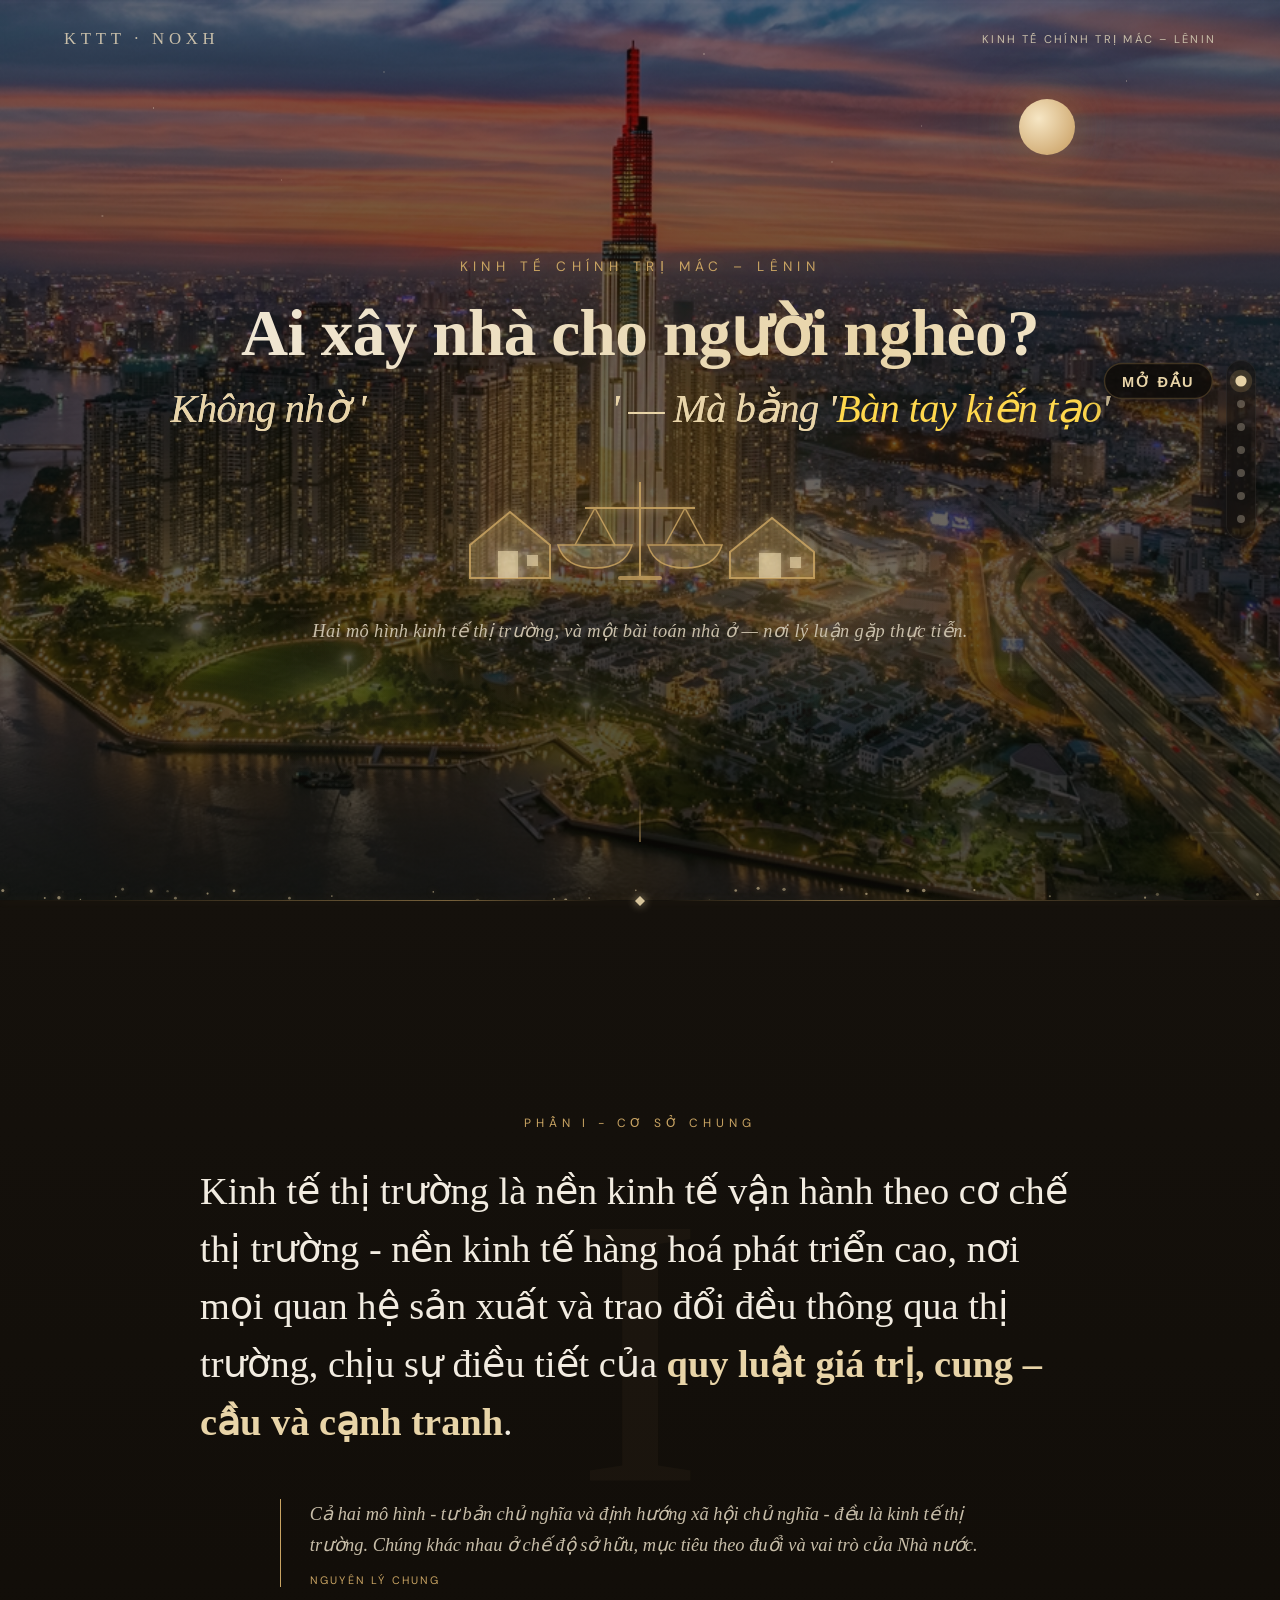
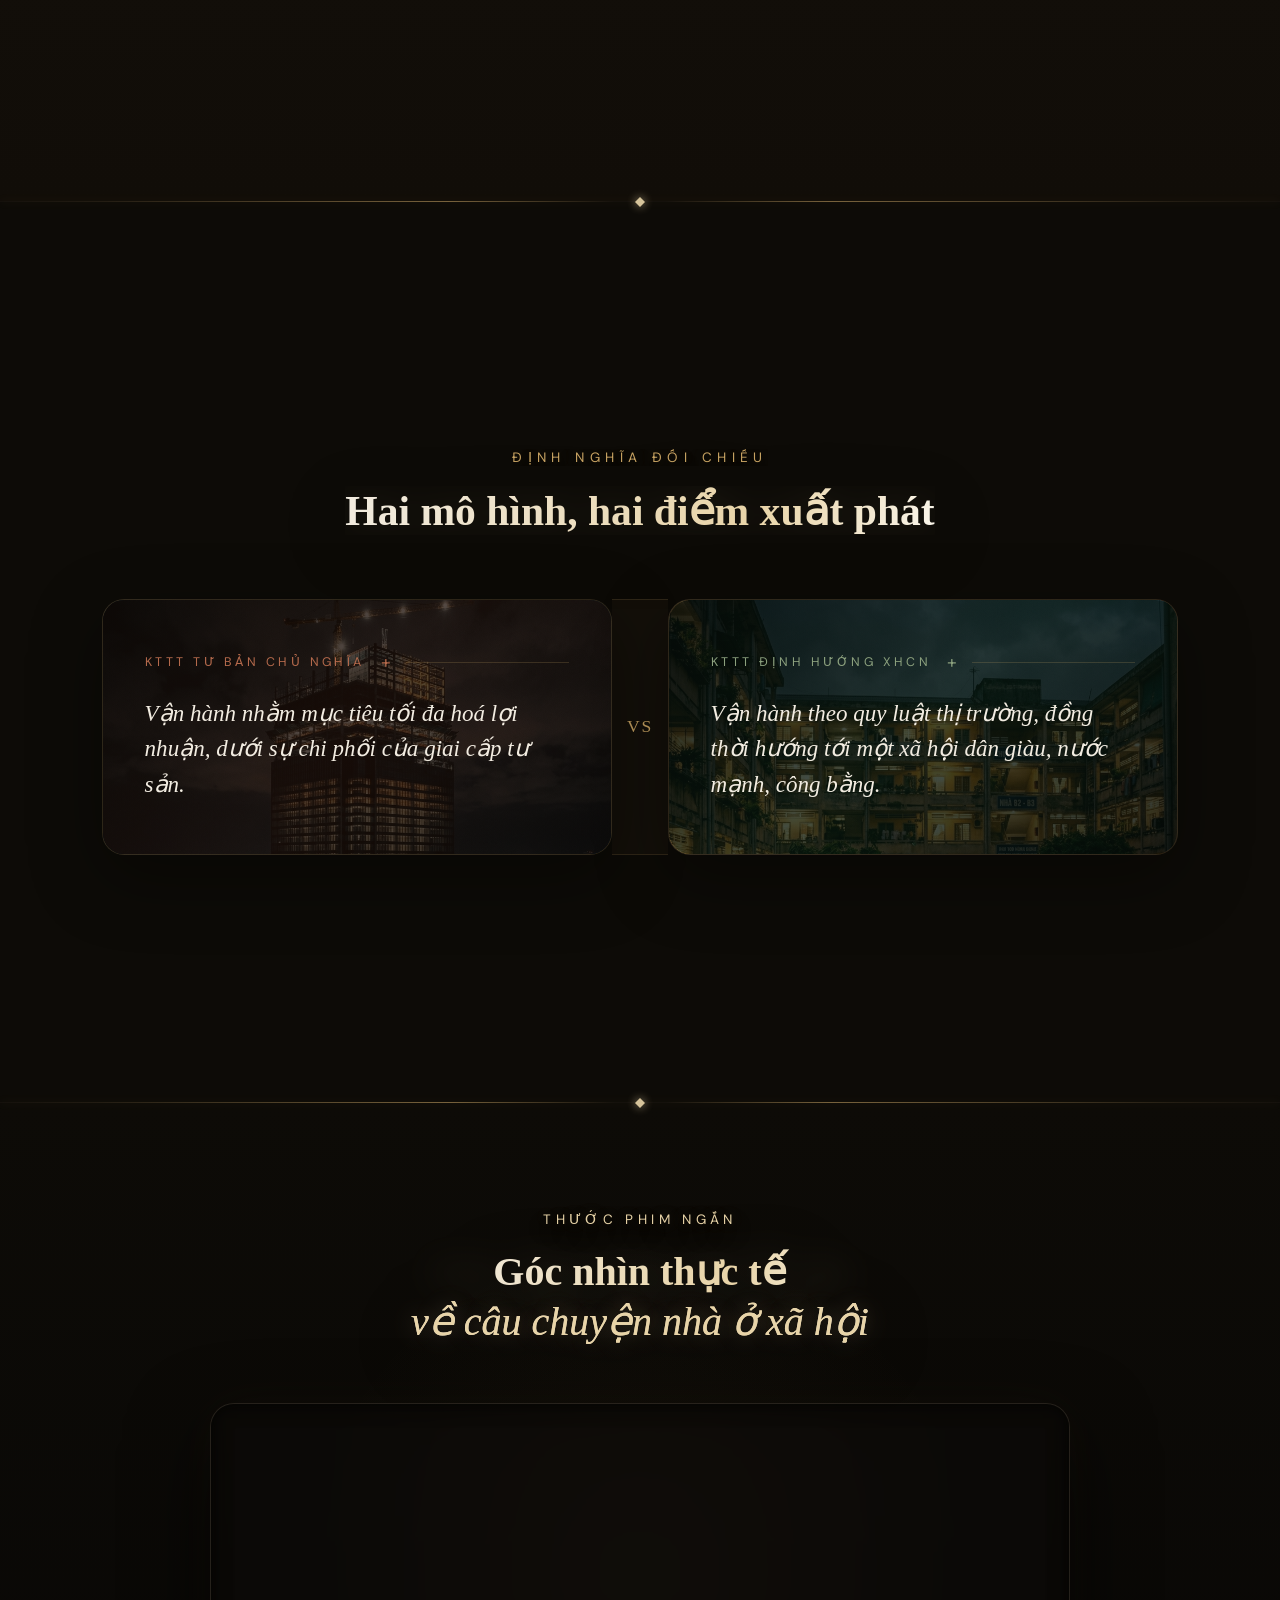
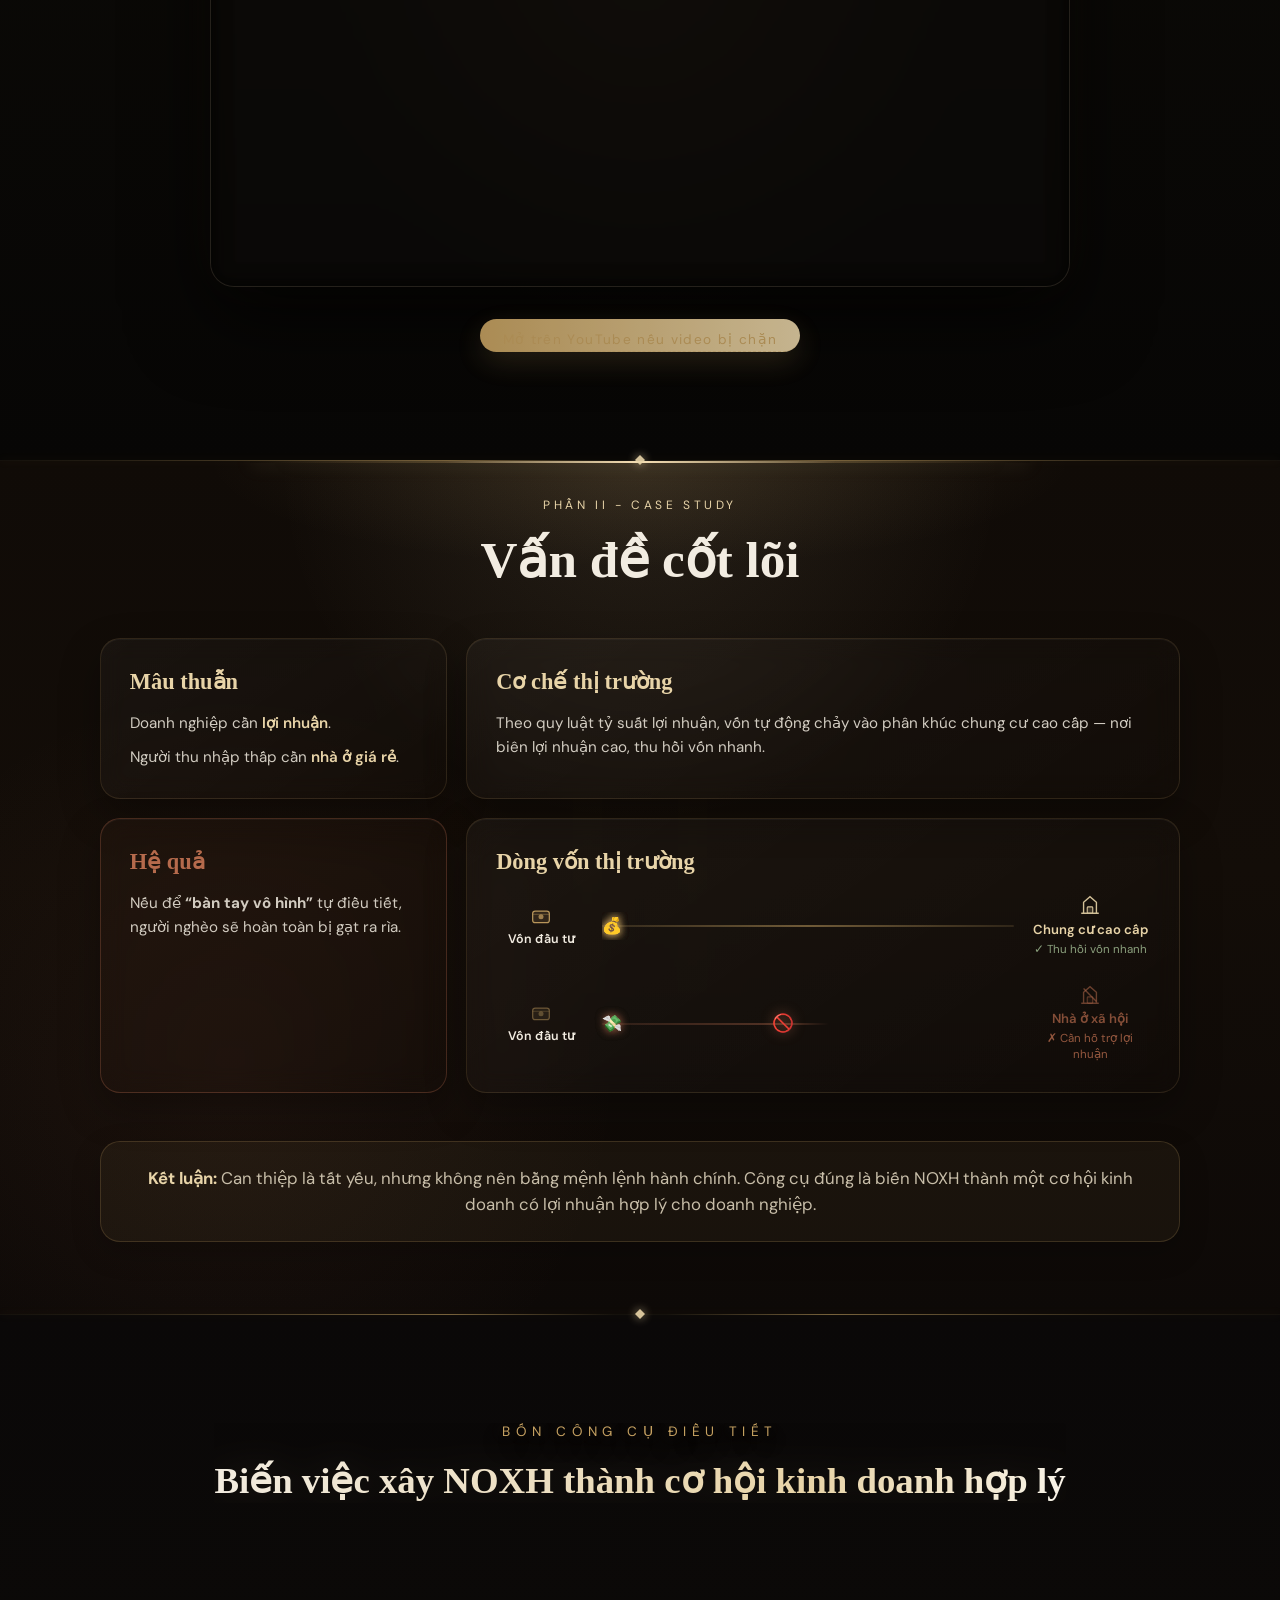
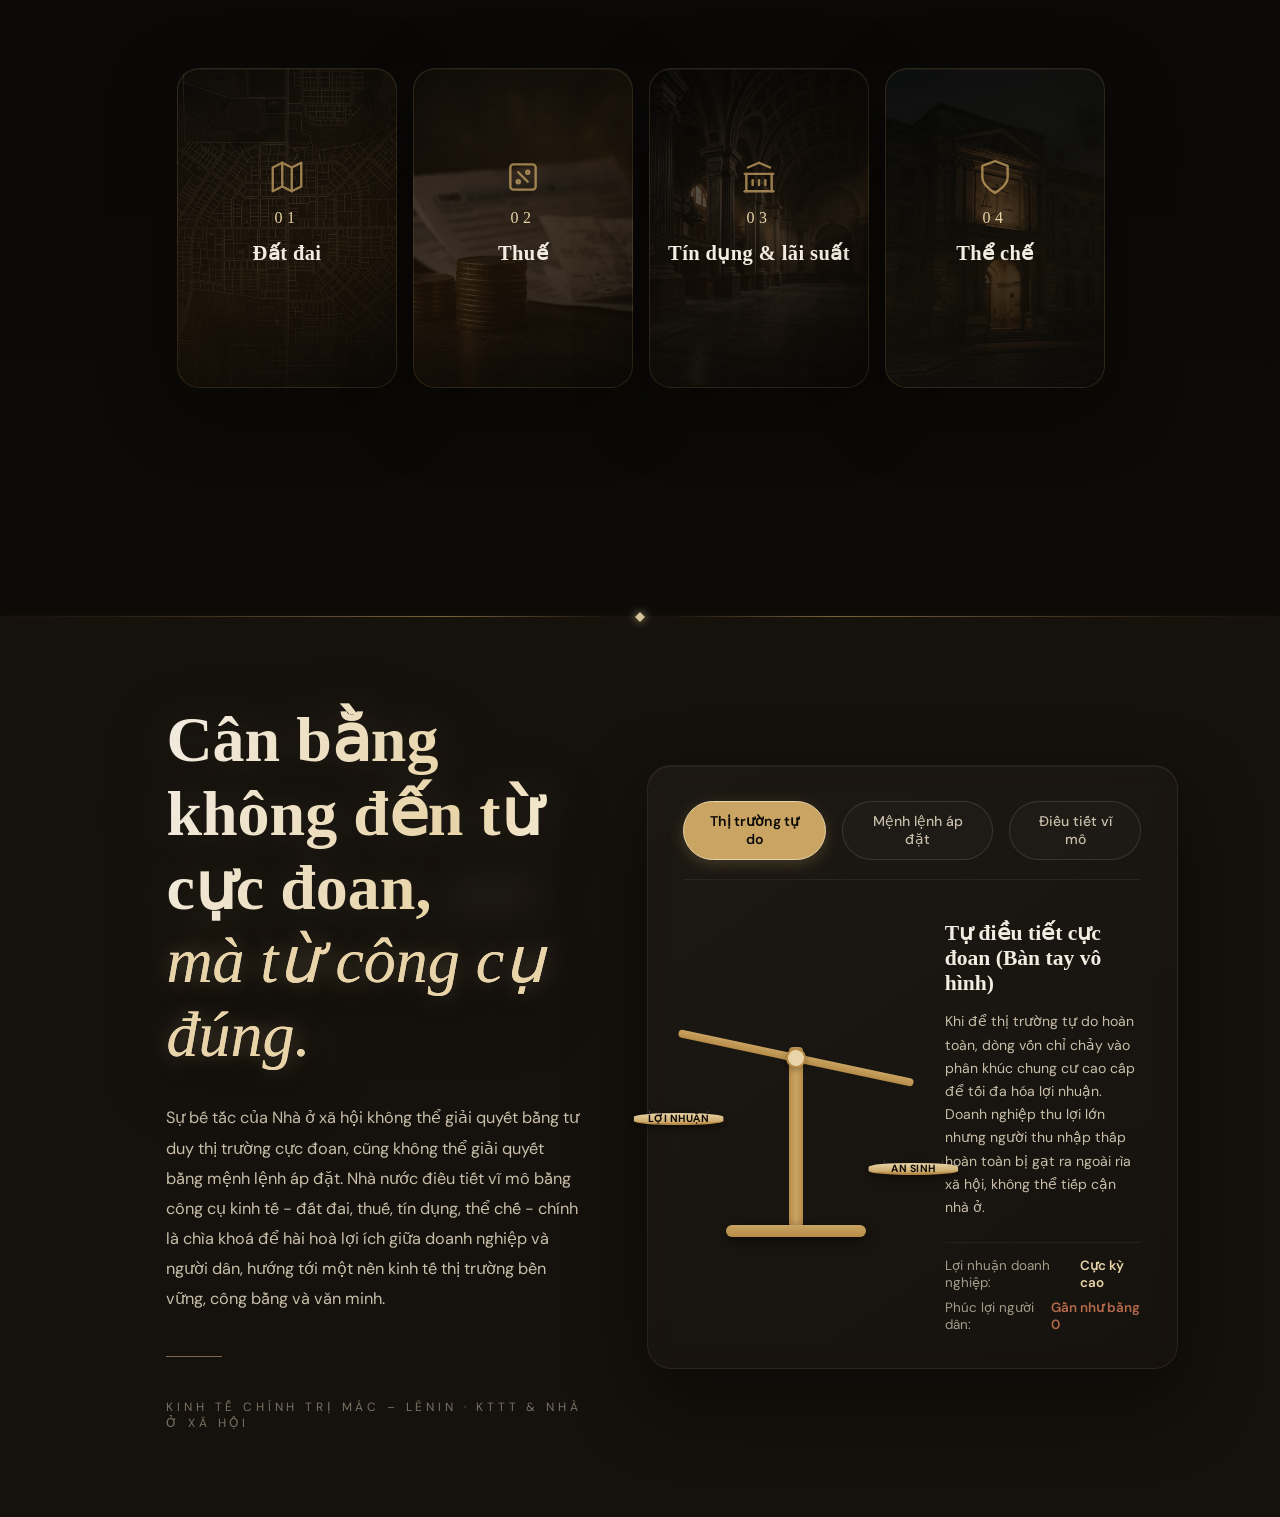
==== commit 4457aa4e: "feat: add interactive conclusion balance widget and semantic section tracking to UI" ====
--- a/index.html
+++ b/index.html
@@ -1,3 +1,18 @@
+<!--
+  [AI CONTEXT NOTE]
+  - Project: Interactive presentation on "Bàn Tay Vô Hình và Bàn Tay Nhà Nước - Câu Chuyện Nhà Ở Xã Hội" (Social Housing under Capitalist vs Socialist-oriented Market Economies).
+  - Subject: Marxist-Leninist Political Economy (Kinh tế chính trị Mác – Lênin).
+  - Role of this file: Main HTML structure, layout, text content, SVG diagrams, and embedding style.css and script.js.
+  - Sections:
+    1. Preloader & Navigation
+    2. Scene 1: Hero (Intro, custom canvas/svg layout)
+    3. Scene 2: Part I - General Basis (Thesis 1)
+    4. Scene 3: Two Models Comparison (TBCN vs ĐH XHCN panels)
+    5. Scene 4: Video / Perspective (Embedded Youtube player)
+    6. Scene 5: Part II - Core Issue (Thesis 2)
+    7. Scene 6: Four Regulatory Tools (Interaction cards: Land, Tax, Credit, System)
+    8. Scene 7: Conclusion
+-->
 <!-- Re-trigger deployment build -->
 <!doctype html>
 <html lang="vi">
@@ -36,7 +51,7 @@
   </nav>
 
   <!-- SCENE 1: HERO -->
-  <section class="scene" id="scene-hero">
+  <section class="scene" id="scene-hero" data-dot-label="Mở đầu">
 
     <!-- Background layers -->
     <div class="stars" aria-hidden="true"></div>
@@ -53,7 +68,7 @@
       <div class="hero-eyebrow">Kinh tế chính trị Mác – Lênin</div>
       <h1 class="hero-title">
         <span class="hero-main">Ai xây nhà cho người nghèo?</span>
-        <span class="hero-second">Không phải thị trường mà là lựa chọn</span>
+        <span class="hero-second">Không nhờ '<span class="hero-vohinh">Bàn tay vô hình</span>' — Mà bằng '<span class="hero-kientao">Bàn tay kiến tạo</span>'</span>
       </h1>
       <div class="hero-illustration" aria-hidden="true">
         <svg viewBox="0 0 520 150" role="img" xmlns="http://www.w3.org/2000/svg">
@@ -105,7 +120,7 @@
   <div class="gold-divider" aria-hidden="true"><span class="gold-divider-gem"><svg viewBox="0 0 10 10" xmlns="http://www.w3.org/2000/svg"><polygon points="5,0 10,5 5,10 0,5" fill="rgba(232,212,168,0.9)" /></svg></span></div>
 
   <!-- SCENE 2: CƠ SỞ CHUNG -->
-  <section class="scene scene-thesis" id="scene-thesis-1">
+  <section class="scene scene-thesis" id="scene-thesis-1" data-dot-label="Cơ sở lý luận">
     <div class="thesis-number">I</div>
     <div class="thesis-eyebrow reveal">Phần I - Cơ sở chung</div>
     <p class="thesis-body reveal reveal-delay-1">Kinh tế thị trường là nền kinh tế vận hành theo cơ chế thị trường - nền
@@ -121,7 +136,7 @@
   <div class="gold-divider" aria-hidden="true"><span class="gold-divider-gem"><svg viewBox="0 0 10 10" xmlns="http://www.w3.org/2000/svg"><polygon points="5,0 10,5 5,10 0,5" fill="rgba(232,212,168,0.9)" /></svg></span></div>
 
   <!-- SCENE 3: HAI MÔ HÌNH -->
-  <section class="scene" id="scene-views">
+  <section class="scene" id="scene-views" data-dot-label="Hai mô hình">
     <div class="views-eyebrow reveal">Định nghĩa đối chiếu</div>
     <h2 class="views-title reveal reveal-delay-1" data-glow="Hai mô hình, hai điểm xuất phát">Hai mô hình, hai điểm xuất
       phát</h2>
@@ -149,7 +164,7 @@
       <div class="view-panel xhcn" data-panel="2" tabindex="0" role="button" aria-expanded="false">
         <div class="view-label">KTTT định hướng XHCN <span class="toggle-icon">+</span></div>
         <p class="view-statement">Vận hành theo quy luật thị trường, đồng thời hướng tới một xã hội dân giàu, nước mạnh,
-          công bằng, văn minh.</p>
+          công bằng.</p>
         <div class="view-details">
           <div class="view-detail-item"><strong>Sở hữu:</strong> đa sở hữu; kinh tế nhà nước giữ vai trò chủ đạo, kinh
             tế tư nhân là động lực quan trọng.</div>
@@ -169,7 +184,7 @@
   <div class="gold-divider" aria-hidden="true"><span class="gold-divider-gem"><svg viewBox="0 0 10 10" xmlns="http://www.w3.org/2000/svg"><polygon points="5,0 10,5 5,10 0,5" fill="rgba(232,212,168,0.9)" /></svg></span></div>
 
   <!-- SCENE: VIDEO -->
-  <section class="scene" id="scene-video">
+  <section class="scene" id="scene-video" data-dot-label="Phóng sự thực tế">
     <div class="video-eyebrow reveal">Thước phim ngắn</div>
     <h2 class="video-title reveal reveal-delay-1" data-glow="Góc nhìn thực tế về câu chuyện nhà ở xã hội">Góc nhìn thực
       tế<br><em>về câu chuyện nhà ở xã hội</em></h2>
@@ -192,7 +207,7 @@
   <div class="gold-divider" aria-hidden="true"><span class="gold-divider-gem"><svg viewBox="0 0 10 10" xmlns="http://www.w3.org/2000/svg"><polygon points="5,0 10,5 5,10 0,5" fill="rgba(232,212,168,0.9)" /></svg></span></div>
 
   <!-- SCENE 4: CASE STUDY - BENTO GRID REDESIGN -->
-  <section class="scene scene-thesis case-study-scene case-study-pro" id="scene-thesis-2">
+  <section class="scene scene-thesis case-study-scene case-study-pro" id="scene-thesis-2" data-dot-label="Vấn đề cốt lõi">
     <div class="thesis-number">II</div>
 
     <div class="bento-shell reveal">
@@ -305,7 +320,7 @@
   <div class="gold-divider" aria-hidden="true"><span class="gold-divider-gem"><svg viewBox="0 0 10 10" xmlns="http://www.w3.org/2000/svg"><polygon points="5,0 10,5 5,10 0,5" fill="rgba(232,212,168,0.9)" /></svg></span></div>
 
   <!-- SCENE 5: BỐN CÔNG CỤ -->
-  <section class="scene" id="scene-analysis">
+  <section class="scene" id="scene-analysis" data-dot-label="Bốn công cụ">
     <div class="analysis-header">
       <div class="analysis-eyebrow">Bốn công cụ điều tiết</div>
       <h2 class="analysis-title" data-glow="Biến việc xây NOXH thành cơ hội kinh doanh hợp lý">Biến việc xây NOXH thành
@@ -407,19 +422,69 @@
   <div class="gold-divider" aria-hidden="true"><span class="gold-divider-gem"><svg viewBox="0 0 10 10" xmlns="http://www.w3.org/2000/svg"><polygon points="5,0 10,5 5,10 0,5" fill="rgba(232,212,168,0.9)" /></svg></span></div>
 
   <!-- SCENE 6: KẾT LUẬN -->
-  <section class="scene" id="scene-conclusion">
+  <section class="scene" id="scene-conclusion" data-dot-label="Kết luận">
     <div class="conclusion-glow"></div>
-    <div class="conclusion-content">
-      <div class="conclusion-eyebrow reveal">Kết luận</div>
-      <h2 class="conclusion-title reveal reveal-delay-1"
-        data-glow="Cân bằng không đến từ cực đoan, mà từ công cụ đúng.">Cân bằng không đến từ cực đoan,<br><em>mà từ
-          công cụ đúng.</em></h2>
-      <p class="conclusion-body" id="conclusion-text">Sự bế tắc của Nhà ở xã hội không thể giải quyết bằng tư duy thị
-        trường cực đoan, cũng không thể giải quyết bằng mệnh lệnh áp đặt. Nhà nước điều tiết vĩ mô bằng công cụ kinh tế
-        - đất đai, thuế, tín dụng, thể chế - chính là chìa khoá để hài hoà lợi ích giữa doanh nghiệp và người dân, hướng
-        tới một nền kinh tế thị trường bền vững, công bằng và văn minh.</p>
-      <div class="conclusion-divider"></div>
-      <div class="conclusion-tag">Kinh tế chính trị Mác – Lênin · KTTT & Nhà ở xã hội</div>
+    <div class="conclusion-grid-wrapper">
+      
+      <!-- Cột trái: Văn bản kết luận -->
+      <div class="conclusion-text-col">
+        <h2 class="conclusion-title reveal reveal-delay-1"
+          data-glow="Cân bằng không đến từ cực đoan, mà từ công cụ đúng.">Cân bằng không đến từ cực đoan,<br><em>mà từ
+            công cụ đúng.</em></h2>
+        <p class="conclusion-body" id="conclusion-text">Sự bế tắc của Nhà ở xã hội không thể giải quyết bằng tư duy thị
+          trường cực đoan, cũng không thể giải quyết bằng mệnh lệnh áp đặt. Nhà nước điều tiết vĩ mô bằng công cụ kinh tế
+          - đất đai, thuế, tín dụng, thể chế - chính là chìa khoá để hài hoà lợi ích giữa doanh nghiệp và người dân, hướng
+          tới một nền kinh tế thị trường bền vững, công bằng và văn minh.</p>
+        <div class="conclusion-divider"></div>
+        <div class="conclusion-tag">Kinh tế chính trị Mác – Lênin · KTTT & Nhà ở xã hội</div>
+      </div>
+
+      <!-- Cột phải: Cán cân tương tác -->
+      <div class="conclusion-widget-col">
+        <div class="conclusion-balance-widget reveal reveal-delay-2">
+          <div class="balance-controls">
+            <button class="balance-btn active" data-state="free">Thị trường tự do</button>
+            <button class="balance-btn" data-state="force">Mệnh lệnh áp đặt</button>
+            <button class="balance-btn" data-state="macro">Điều tiết vĩ mô</button>
+          </div>
+          <div class="balance-display-grid">
+            <!-- Cán cân hiển thị -->
+            <div class="balance-scale-wrapper">
+              <div class="scale-base"></div>
+              <div class="scale-pillar"></div>
+              <div class="scale-beam" style="--beam-rot: 12deg;">
+                <!-- Left pan: Lợi nhuận -->
+                <div class="scale-pan pan-left" style="transform: rotate(-12deg);">
+                  <div class="pan-strings"></div>
+                  <div class="pan-plate">Lợi nhuận</div>
+                </div>
+                <!-- Right pan: An sinh -->
+                <div class="scale-pan pan-right" style="transform: rotate(-12deg);">
+                  <div class="pan-strings"></div>
+                  <div class="pan-plate">An sinh</div>
+                </div>
+              </div>
+            </div>
+
+            <!-- Nội dung mô tả chi tiết -->
+            <div class="balance-info-card">
+              <h4 class="info-card-title">Tự điều tiết cực đoan (Bàn tay vô hình)</h4>
+              <p class="info-card-desc">Khi để thị trường tự do hoàn toàn, dòng vốn chỉ chảy vào phân khúc chung cư cao cấp để tối đa hóa lợi nhuận. Doanh nghiệp thu lợi lớn nhưng người thu nhập thấp hoàn toàn bị gạt ra ngoài rìa xã hội, không thể tiếp cận nhà ở.</p>
+              <div class="info-card-metric">
+                <div class="metric-row">
+                  <span class="metric-label">Lợi nhuận doanh nghiệp:</span>
+                  <span class="metric-val val-profit val-high">Cực kỳ cao</span>
+                </div>
+                <div class="metric-row">
+                  <span class="metric-label">Phúc lợi người dân:</span>
+                  <span class="metric-val val-welfare val-low">Gần như bằng 0</span>
+                </div>
+              </div>
+            </div>
+          </div>
+        </div>
+      </div>
+
     </div>
   </section>
 
--- a/style.css
+++ b/style.css
@@ -1,3 +1,14 @@
+/**
+ * [AI CONTEXT NOTE]
+ * - Project: Interactive presentation on "Bàn Tay Vô Hình và Bàn Tay Nhà Nước - Câu Chuyện Nhà Ở Xã Hội".
+ * - Role of this file: Main stylesheet containing layout, design system (colors, typography), responsive styles, and animations.
+ * - Key style sections:
+ *   - Custom CSS variables for theme palette (gold, deep dark, sage green, brick red).
+ *   - Custom preloader, progress indicators, and fixed layout navigation.
+ *   - Parallax, Canvas background positioning, and glow/aurora effects.
+ *   - Interactive card layouts, transitions, custom accordion states, and 3D perspective transforms.
+ *   - Responsive media queries (@media for desktop, tablet, mobile).
+ */
 :root {
   --deep: #15110c;
   --deep2: #0c0a07;
@@ -18,6 +29,12 @@
   margin: 0;
   padding: 0;
   box-sizing: border-box;
+}
+
+/* Remove default browser blue outline on iframes */
+iframe {
+  outline: none;
+  border: none;
 }
 
 html {
@@ -410,6 +427,7 @@
   width: 100%;
   height: 100%;
   border: none;
+  outline: none;
 }
 
 .yt-fallback-btn {
@@ -1444,14 +1462,313 @@
   transition: transform 0.1s ease-out, opacity 0.1s ease-out;
 }
 
-.conclusion-content {
+.conclusion-grid-wrapper {
+  display: grid;
+  grid-template-columns: 44% 56%;
+  gap: 4rem;
+  width: 100%;
+  max-width: 1240px;
+  margin: 0 auto;
+  padding: 0 4rem;
+  align-items: center;
+  z-index: 2;
   position: relative;
+}
+
+.conclusion-text-col {
+  display: flex;
+  flex-direction: column;
+  align-items: flex-start;
+  text-align: left;
+}
+
+.conclusion-text-col .conclusion-title {
+  text-align: left !important;
+}
+
+.conclusion-text-col .conclusion-body {
+  text-align: left;
+  max-width: 100%;
+  margin: 0;
+}
+
+.conclusion-text-col .conclusion-divider {
+  margin: 2.6rem 0;
+}
+
+.conclusion-widget-col {
+  display: flex;
+  justify-content: center;
+  width: 100%;
+}
+
+/* ----- CONCLUSION BALANCE WIDGET (Cán cân đối trọng) ----- */
+.conclusion-balance-widget {
+  width: 100%;
+  max-width: 620px;
+  margin-top: 0;
+  background: linear-gradient(145deg, rgba(255, 255, 255, 0.03), rgba(255, 255, 255, 0.006));
+  border: 1px solid rgba(232, 212, 168, 0.08);
+  border-radius: 24px;
+  padding: 2.2rem;
+  box-shadow: 0 30px 80px rgba(0, 0, 0, 0.45), inset 0 1px 0 rgba(255, 255, 255, 0.05);
+  backdrop-filter: blur(12px);
+  transition: opacity 0.8s ease, transform 0.8s ease;
+  opacity: 0;
+  transform: translateY(40px);
+}
+
+.conclusion-balance-widget.reveal.visible {
+  opacity: 1;
+  transform: translateY(0);
+}
+
+.balance-controls {
+  display: flex;
+  justify-content: center;
+  gap: 1rem;
+  margin-bottom: 2.5rem;
+  border-bottom: 1px solid rgba(255, 255, 255, 0.06);
+  padding-bottom: 1.2rem;
+}
+
+.balance-btn {
+  background: rgba(255, 255, 255, 0.02);
+  border: 1px solid rgba(232, 212, 168, 0.15);
+  color: var(--mist);
+  padding: 0.65rem 1.4rem;
+  border-radius: 999px;
+  cursor: pointer;
+  font-size: 0.88rem;
+  font-weight: 500;
+  transition: all 0.35s cubic-bezier(0.25, 0.8, 0.25, 1);
+  font-family: inherit;
+}
+
+.balance-btn:hover {
+  background: rgba(232, 212, 168, 0.08);
+  color: var(--gold-bright);
+  border-color: rgba(232, 212, 168, 0.35);
+}
+
+.balance-btn.active {
+  background: var(--gold);
+  border-color: var(--gold-bright);
+  color: var(--deep2);
+  font-weight: 600;
+  box-shadow: 0 4px 15px rgba(201, 164, 99, 0.25);
+}
+
+.balance-display-grid {
+  display: grid;
+  grid-template-columns: 1.15fr 1fr;
+  gap: 2.2rem;
+  align-items: center;
+}
+
+/* Balance Scale Graphics */
+.balance-scale-wrapper {
+  position: relative;
+  height: 260px;
+  width: 100%;
+  display: flex;
+  justify-content: center;
+  align-items: flex-end;
+  padding-bottom: 20px;
+}
+
+.scale-base {
+  width: 140px;
+  height: 12px;
+  background: linear-gradient(180deg, #c9a463, #b78b47);
+  border-radius: 6px;
+  box-shadow: 0 4px 12px rgba(0, 0, 0, 0.5);
   z-index: 2;
+}
+
+.scale-pillar {
+  width: 14px;
+  height: 180px;
+  background: linear-gradient(90deg, #b78b47, #c9a463, #b78b47);
+  position: absolute;
+  left: 50%;
+  bottom: 30px;
+  transform: translateX(-50%);
+  border-radius: 4px;
+  z-index: 1;
+}
+
+.scale-beam {
+  width: 240px;
+  height: 8px;
+  background: linear-gradient(180deg, #c9a463, #b78b47);
+  position: absolute;
+  left: 50%;
+  bottom: 195px;
+  transform-origin: center center;
+  transform: translateX(-50%) rotate(var(--beam-rot, 0deg));
+  transition: transform 0.8s cubic-bezier(0.25, 1, 0.5, 1);
+  border-radius: 4px;
+  z-index: 3;
+}
+
+.scale-beam::after {
+  content: '';
+  width: 20px;
+  height: 20px;
+  background: #e8d4a8;
+  border: 2px solid #b78b47;
+  border-radius: 50%;
+  position: absolute;
+  left: 50%;
+  top: 50%;
+  transform: translate(-50%, -50%);
+  box-shadow: 0 2px 6px rgba(0, 0, 0, 0.3);
+}
+
+.scale-pan {
+  position: absolute;
+  top: 4px;
+  width: 90px;
   display: flex;
   flex-direction: column;
   align-items: center;
-  gap: 2rem;
-  max-width: 760px;
+  transform-origin: center top;
+  transform: rotate(calc(-1 * var(--beam-rot, 0deg)));
+  transition: transform 0.8s cubic-bezier(0.25, 1, 0.5, 1);
+}
+
+.pan-left {
+  left: -45px;
+}
+
+.pan-right {
+  right: -45px;
+}
+
+.pan-strings {
+  width: 60px;
+  height: 80px;
+  border-left: 1px solid rgba(232, 212, 168, 0.45);
+  border-right: 1px solid rgba(232, 212, 168, 0.45);
+  clip-path: polygon(50% 0%, 0% 100%, 100% 100%);
+  background: transparent;
+}
+
+.pan-plate {
+  width: 90px;
+  height: 12px;
+  background: linear-gradient(180deg, #e8d4a8, #c9a463);
+  border-radius: 50% / 4px;
+  border-bottom: 2px solid #b78b47;
+  color: var(--deep2);
+  font-size: 0.65rem;
+  font-weight: 700;
+  text-transform: uppercase;
+  letter-spacing: 0.05em;
+  text-align: center;
+  padding-top: 1px;
+  box-shadow: 0 4px 8px rgba(0, 0, 0, 0.35);
+  display: flex;
+  align-items: center;
+  justify-content: center;
+}
+
+/* Info Card */
+.balance-info-card {
+  display: flex;
+  flex-direction: column;
+  gap: 0.9rem;
+  text-align: left;
+  transition: opacity 0.3s ease, transform 0.3s ease;
+}
+
+.info-card-title {
+  font-family: 'Spectral', serif;
+  font-size: 1.35rem;
+  font-weight: 700;
+  color: var(--fog);
+  margin: 0;
+}
+
+.info-card-desc {
+  font-size: 0.88rem;
+  line-height: 1.65;
+  color: var(--mist);
+  margin: 0;
+  min-height: 80px;
+}
+
+.info-card-metric {
+  display: flex;
+  flex-direction: column;
+  gap: 0.5rem;
+  margin-top: 0.5rem;
+  padding-top: 0.9rem;
+  border-top: 1px solid rgba(255, 255, 255, 0.05);
+}
+
+.metric-row {
+  display: flex;
+  justify-content: space-between;
+  font-size: 0.84rem;
+}
+
+.metric-label {
+  color: var(--mist);
+  opacity: 0.8;
+}
+
+.metric-val {
+  font-weight: 600;
+  transition: color 0.3s ease;
+}
+
+.metric-val.val-high {
+  color: var(--gold-bright);
+}
+
+.metric-val.val-low {
+  color: var(--brick);
+}
+
+.metric-val.val-normal {
+  color: var(--sage);
+}
+
+@media (max-width: 900px) {
+  .conclusion-grid-wrapper {
+    grid-template-columns: 1fr;
+    gap: 3rem;
+    padding: 3rem 1.5rem;
+    text-align: center;
+  }
+
+  .conclusion-text-col {
+    align-items: center;
+    text-align: center;
+  }
+
+  .conclusion-text-col .conclusion-title {
+    text-align: center !important;
+  }
+
+  .conclusion-text-col .conclusion-body {
+    text-align: center;
+  }
+
+  .conclusion-text-col .conclusion-divider {
+    margin: 2rem auto;
+  }
+
+  .balance-display-grid {
+    grid-template-columns: 1fr;
+    gap: 2rem;
+  }
+
+  .conclusion-balance-widget {
+    padding: 1.5rem;
+  }
 }
 
 .conclusion-eyebrow {
@@ -1662,11 +1979,17 @@
   text-wrap: balance;
 }
 
-.hero-title .hero-main,
+.hero-title .hero-main {
+  display: block !important;
+  white-space: nowrap !important;
+}
+
 .hero-title .hero-second {
   display: block !important;
-  white-space: nowrap !important;
-}
+  white-space: normal !important;
+  text-align: center !important;
+}
+
 
 .hero-title .hero-second {
   font-style: italic !important;
@@ -1676,6 +1999,89 @@
   -webkit-text-fill-color: var(--gold-bright) !important;
   line-height: 1.12 !important;
 }
+
+/* ✨ Chữ vàng sáng + hạt vàng bay */
+.hero-kientao {
+  font-style: italic;
+  font-weight: 500 !important;
+  color: #FFD84D !important;
+  -webkit-text-fill-color: #FFD84D !important;
+  display: inline;
+  position: relative;
+}
+
+/* Container bắt particles không tràn ra ngoài layout */
+.hero-kientao-wrap {
+  position: relative;
+  display: inline;
+}
+
+/* Mỗi hạt vàng */
+.kientao-particle {
+  position: fixed;
+  pointer-events: none;
+  border-radius: 50%;
+  background: radial-gradient(circle, #fff9a0 0%, #FFD84D 50%, transparent 100%);
+  animation: kientaoFloat var(--dur, 1.1s) ease-out forwards;
+  z-index: 9999;
+}
+
+@keyframes kientaoFloat {
+  0% {
+    transform: translate(0, 0) scale(1);
+    opacity: 0.9;
+  }
+
+  40% {
+    opacity: 1;
+  }
+
+  100% {
+    transform: translate(var(--dx, 0px), var(--dy, -45px)) scale(0);
+    opacity: 0;
+  }
+}
+
+/* 🌫️ Ẩn hiện bằng JS — CSS chỉ giữ layout và màu */
+.hero-second .hero-vohinh,
+.hero-title .hero-second .hero-vohinh {
+  font-style: italic;
+  font-weight: 500 !important;
+  /* Màu trắng nhạt, JS sẽ kiểm soát opacity */
+  color: rgba(255, 255, 255, 0.75) !important;
+  -webkit-text-fill-color: rgba(255, 255, 255, 0.75) !important;
+  display: inline;
+  position: relative;
+  /* Bắt đầu ẩn — JS sẽ animate */
+  opacity: 0;
+}
+
+
+.vohinh-particle {
+  position: fixed;
+  pointer-events: none;
+  border-radius: 50%;
+  background: radial-gradient(circle, rgba(255, 255, 255, 0.95) 0%, rgba(200, 220, 255, 0.5) 50%, transparent 100%);
+  animation: vohinhFloat var(--dur, 1.1s) ease-out forwards;
+  z-index: 9999;
+}
+
+@keyframes vohinhFloat {
+  0% {
+    transform: translate(0, 0) scale(1);
+    opacity: 0.6;
+  }
+
+  40% {
+    opacity: 0.75;
+  }
+
+  100% {
+    transform: translate(var(--dx, 0px), var(--dy, -45px)) scale(0);
+    opacity: 0;
+  }
+}
+
 
 .hero-title em {
   display: none !important;
@@ -2569,6 +2975,45 @@
 
 /* ===== Coverflow 3-card carousel style when active ===== */
 @media (min-width: 901px) {
+
+  /* Inactive absolute positioning to prevent animation jump on first click */
+  .analysis-grid {
+    position: relative;
+    width: 928px;
+    height: 320px;
+  }
+
+  .analysis-card {
+    position: absolute !important;
+    top: 0;
+    margin: 0 !important;
+    will-change: transform, opacity, left !important;
+    transition:
+      transform 0.5s cubic-bezier(0.2, 0.8, 0.2, 1),
+      opacity 0.4s ease,
+      left 0.55s cubic-bezier(0.34, 1.2, 0.64, 1),
+      border-color 0.4s ease,
+      background 0.4s ease,
+      box-shadow 0.4s ease,
+      filter 0.4s ease !important;
+  }
+
+  .analysis-card:nth-child(1) {
+    left: 0;
+  }
+
+  .analysis-card:nth-child(2) {
+    left: 236px;
+  }
+
+  .analysis-card:nth-child(3) {
+    left: 472px;
+  }
+
+  .analysis-card:nth-child(4) {
+    left: 708px;
+  }
+
   .analysis-container.has-active .analysis-grid {
     position: relative;
     width: 520px !important;
@@ -2771,3 +3216,107 @@
   /* Ẩn hoàn toàn ảnh nền khi hiện nội dung */
   transform: scale(1) translateY(0);
 }
+
+/* ---------- CINEMATIC VIDEO PLAYER (Scene 4) ---------- */
+#scene-video {
+  background: linear-gradient(180deg, #0d0b07 0%, #070605 100%);
+  padding: 12vh 6vw;
+  display: flex;
+  flex-direction: column;
+  align-items: center;
+  justify-content: center;
+  position: relative;
+  overflow: hidden;
+}
+
+#scene-video::before {
+  content: '';
+  position: absolute;
+  top: 50%;
+  left: 50%;
+  transform: translate(-50%, -50%);
+  width: 700px;
+  height: 700px;
+  background: radial-gradient(circle, rgba(201, 164, 99, 0.05) 0%, transparent 70%);
+  pointer-events: none;
+  z-index: 1;
+}
+
+.video-eyebrow {
+  font-size: 0.85rem;
+  letter-spacing: 0.32em;
+  text-transform: uppercase;
+  color: var(--gold-bright);
+  margin-bottom: 1.2rem;
+  z-index: 2;
+}
+
+.video-title {
+  font-family: 'Spectral', serif;
+  font-size: clamp(1.8rem, 4vw, 2.5rem);
+  font-weight: 700;
+  color: var(--fog);
+  line-height: 1.25;
+  text-align: center;
+  margin-bottom: 3.5rem;
+  z-index: 2;
+}
+
+.video-title em {
+  font-style: italic;
+  font-weight: 300;
+  color: var(--gold);
+}
+
+.video-wrapper {
+  position: relative;
+  z-index: 2;
+  width: 100%;
+  max-width: 860px;
+  border-radius: 24px;
+  background: rgba(12, 10, 8, 0.5);
+  border: 1px solid rgba(232, 212, 168, 0.12);
+  padding: 10px;
+  box-shadow: 0 30px 80px rgba(0, 0, 0, 0.75), 0 0 50px rgba(201, 164, 99, 0.05);
+  backdrop-filter: blur(10px);
+  transition: transform 0.4s cubic-bezier(0.2, 0.8, 0.2, 1), border-color 0.4s ease, box-shadow 0.4s ease;
+  overflow: hidden;
+  box-sizing: border-box;
+}
+
+.video-wrapper:hover {
+  transform: translateY(-6px) scale(1.008);
+  border-color: rgba(232, 212, 168, 0.38);
+  box-shadow: 0 40px 100px rgba(0, 0, 0, 0.85), 0 0 60px rgba(201, 164, 99, 0.1);
+}
+
+/* 16:9 aspect ratio helper */
+.video-wrapper iframe {
+  width: 100%;
+  aspect-ratio: 16 / 9;
+  border-radius: 14px;
+  border: 0;
+  display: block;
+  box-shadow: inset 0 0 20px rgba(0, 0, 0, 0.8);
+  outline: none;
+}
+
+.yt-fallback-btn {
+  margin-top: 2rem;
+  font-size: 0.85rem;
+  letter-spacing: 0.1em;
+  color: var(--gold);
+  opacity: 0.85;
+  text-decoration: none;
+  border-bottom: 1px dashed rgba(201, 164, 99, 0.45);
+  padding-bottom: 3px;
+  transition: all 0.3s ease;
+  z-index: 2;
+}
+
+.yt-fallback-btn:hover {
+  opacity: 1;
+  color: var(--gold-bright);
+  border-color: var(--gold-bright);
+  text-shadow: 0 0 8px rgba(232, 212, 168, 0.35);
+}
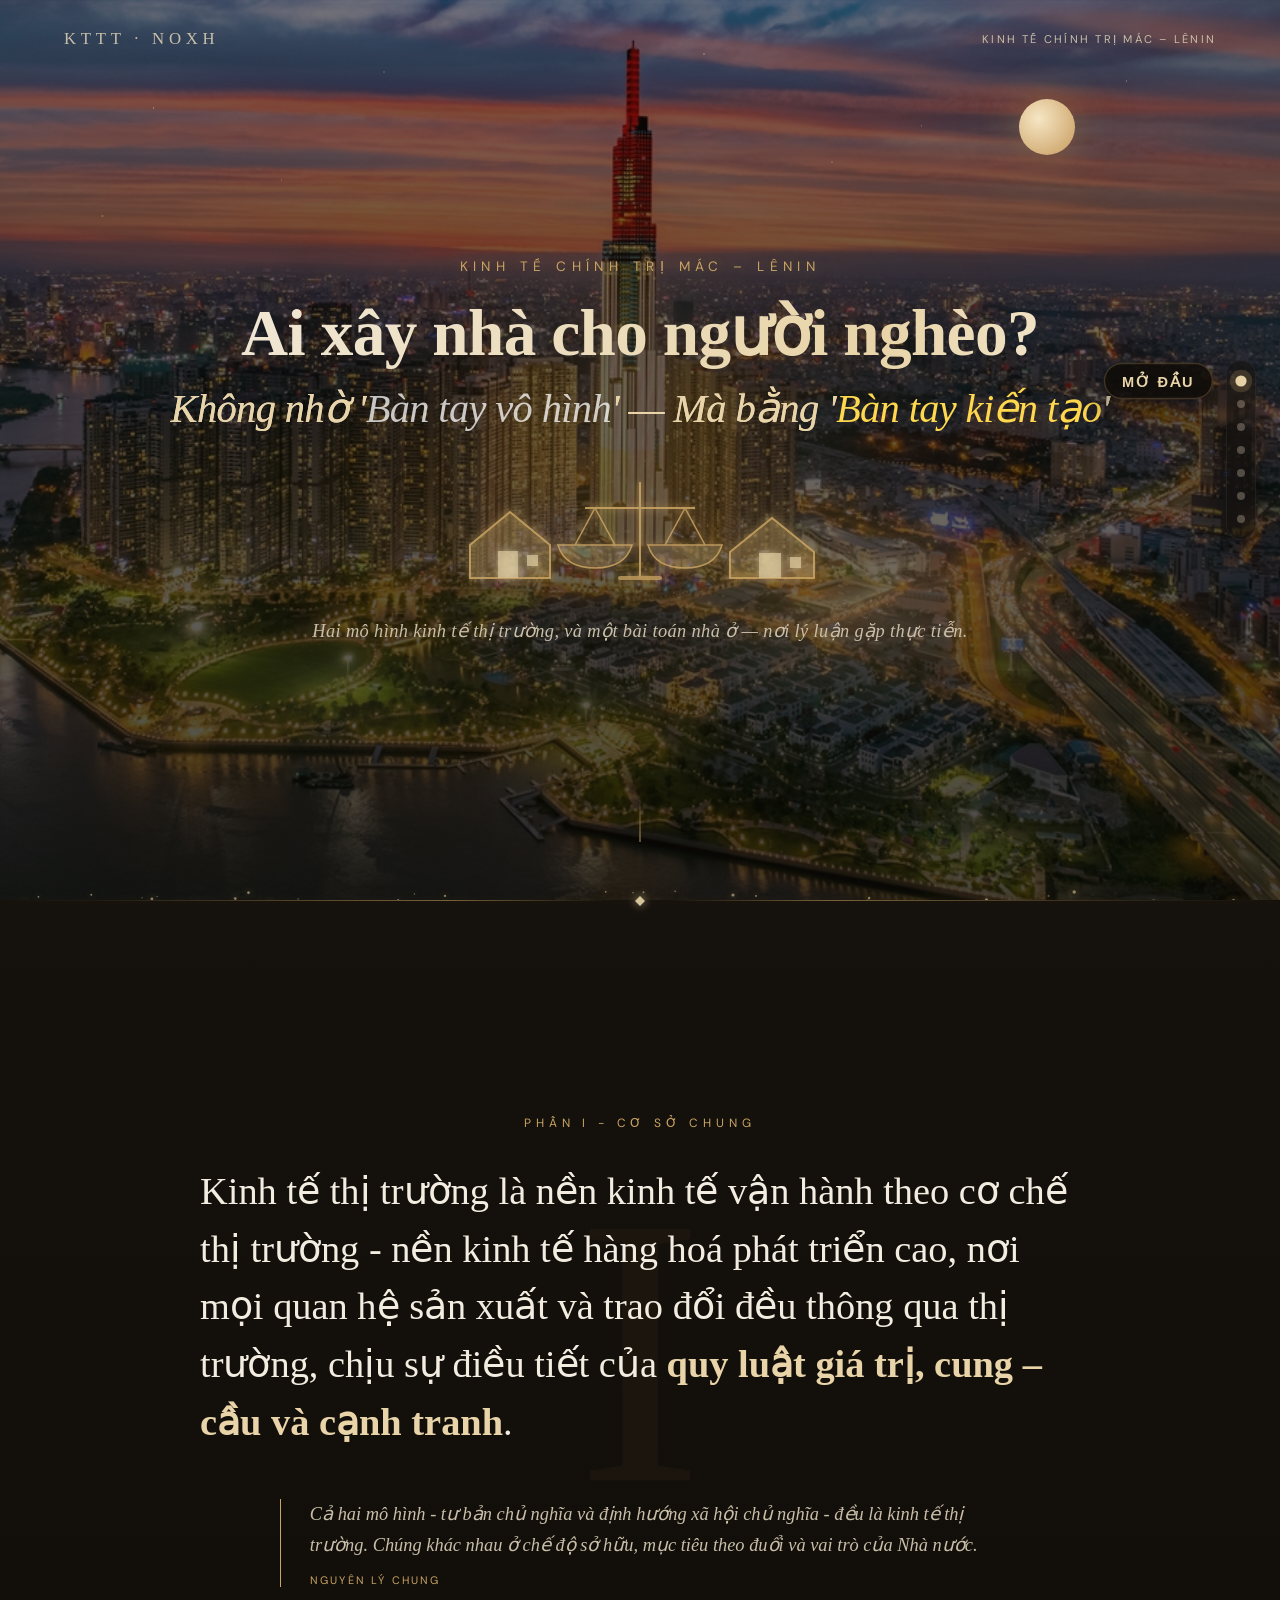
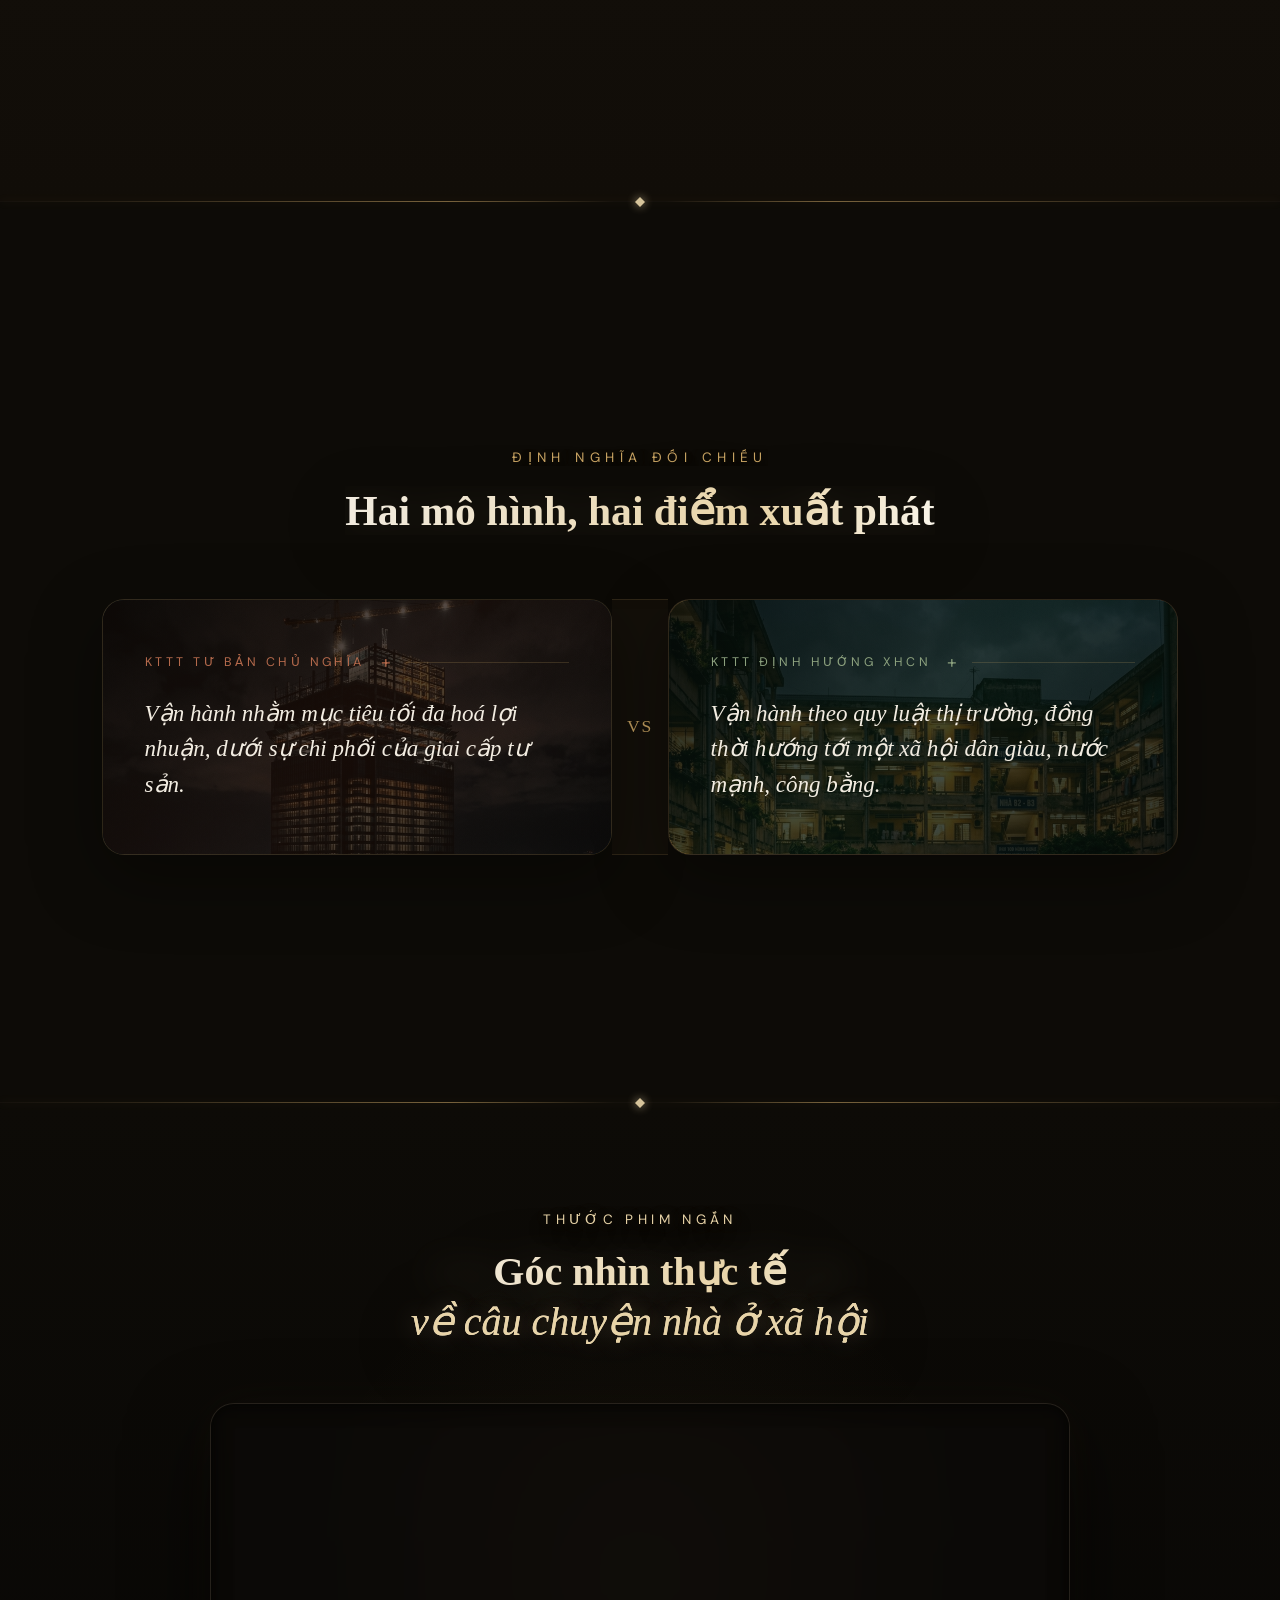
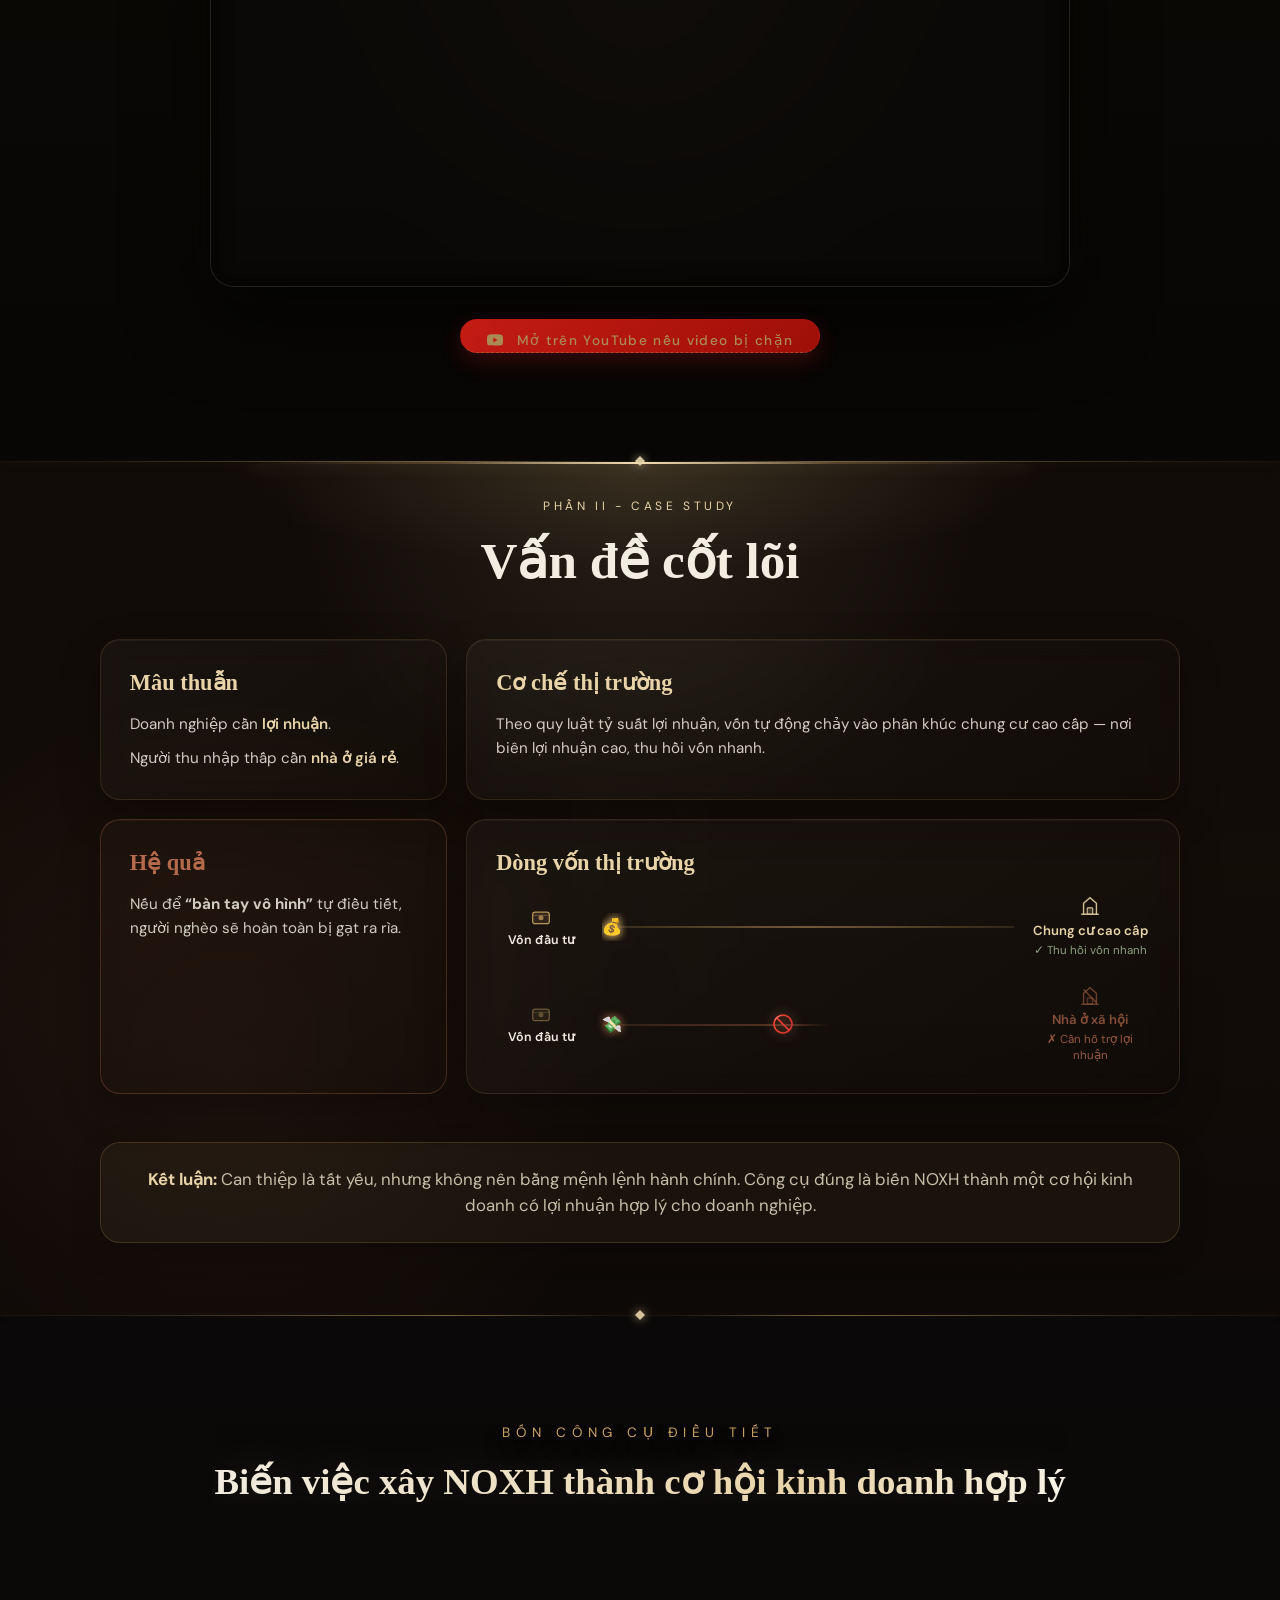
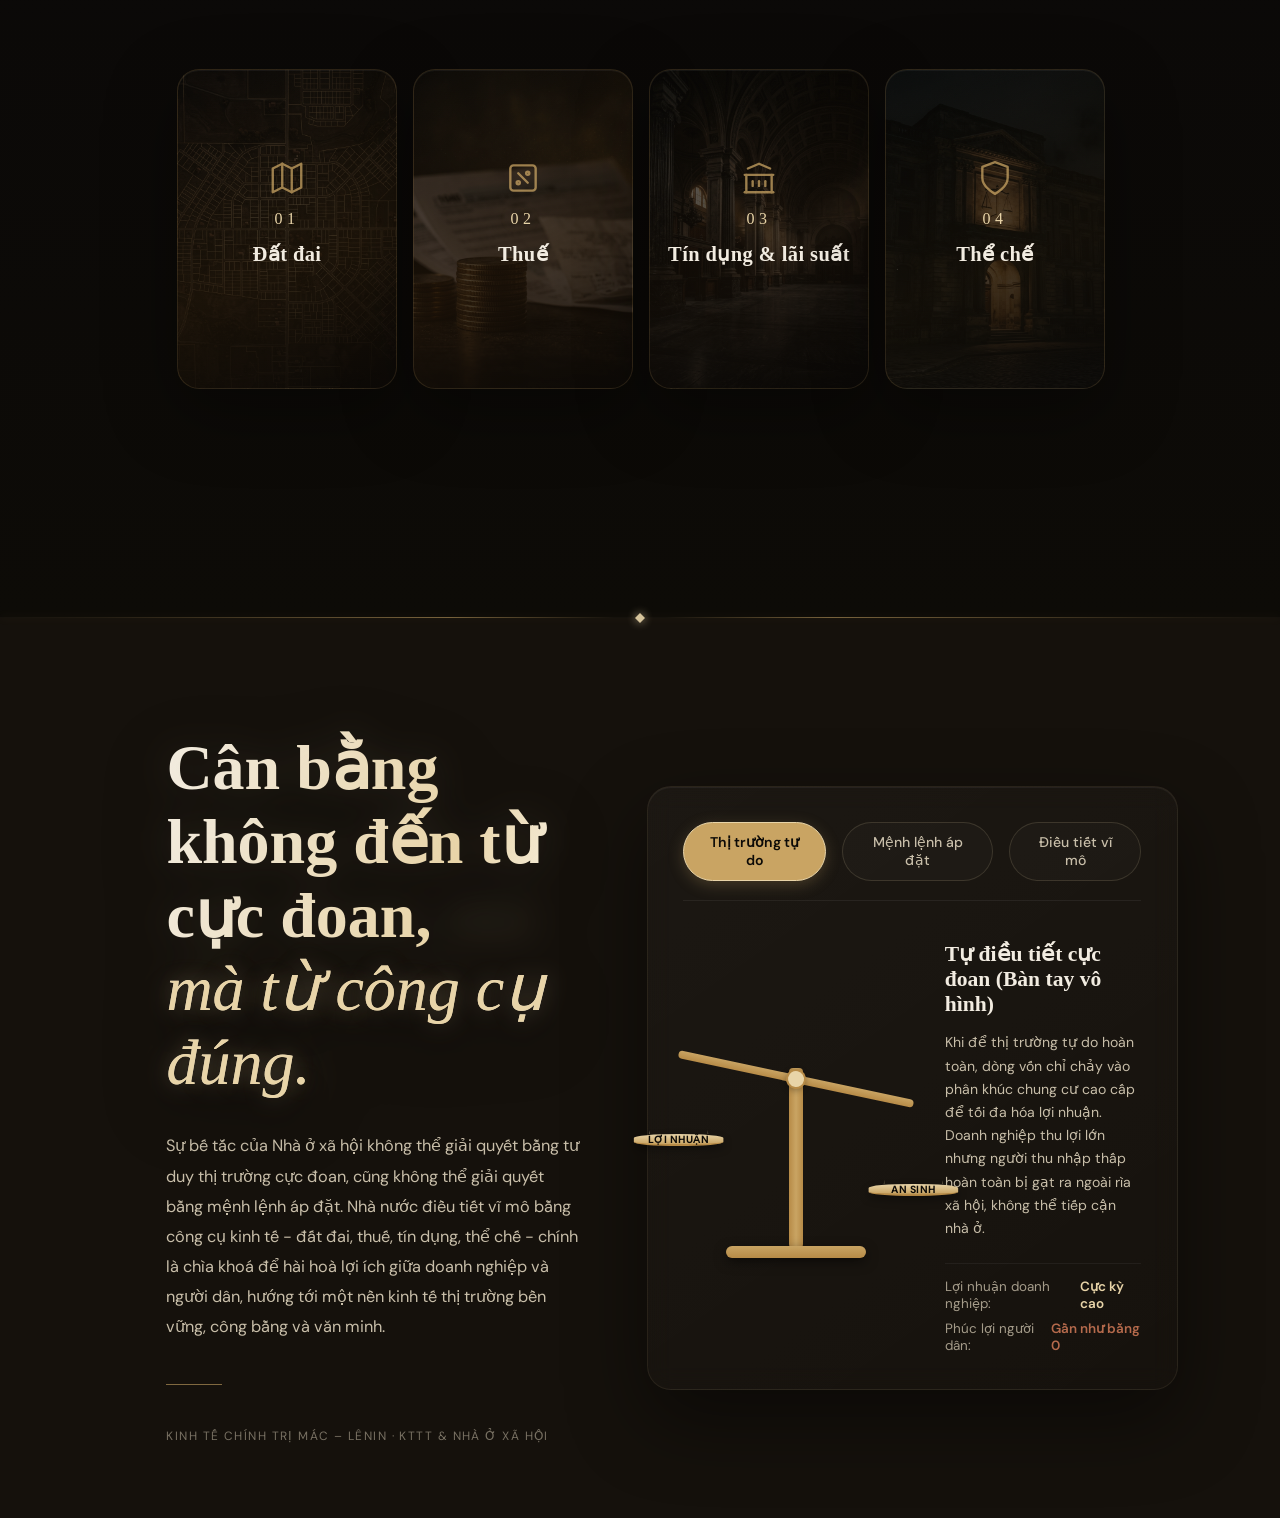
==== commit da0f97df: "feat: add scroll-driven nav divider, enable smooth snap scrolling, and implement auto-cycling state " ====
--- a/index.html
+++ b/index.html
@@ -48,6 +48,7 @@
     <div class="nav-logo">KTTT · NOXH</div>
     <div class="nav-title" id="nav-center-title"></div>
     <div class="nav-tag">Kinh tế chính trị Mác – Lênin</div>
+    <div class="nav-gold-divider" aria-hidden="true"><span class="gold-divider-gem"><svg viewBox="0 0 10 10" xmlns="http://www.w3.org/2000/svg"><polygon points="5,0 10,5 5,10 0,5" fill="rgba(232,212,168,0.9)" /></svg></span></div>
   </nav>
 
   <!-- SCENE 1: HERO -->
@@ -68,7 +69,8 @@
       <div class="hero-eyebrow">Kinh tế chính trị Mác – Lênin</div>
       <h1 class="hero-title">
         <span class="hero-main">Ai xây nhà cho người nghèo?</span>
-        <span class="hero-second">Không nhờ '<span class="hero-vohinh">Bàn tay vô hình</span>' — Mà bằng '<span class="hero-kientao">Bàn tay kiến tạo</span>'</span>
+        <span class="hero-second">Không nhờ '<span class="hero-vohinh">Bàn tay vô hình</span>' — Mà bằng '<span
+            class="hero-kientao">Bàn tay kiến tạo</span>'</span>
       </h1>
       <div class="hero-illustration" aria-hidden="true">
         <svg viewBox="0 0 520 150" role="img" xmlns="http://www.w3.org/2000/svg">
@@ -117,7 +119,10 @@
     </button>
   </section>
 
-  <div class="gold-divider" aria-hidden="true"><span class="gold-divider-gem"><svg viewBox="0 0 10 10" xmlns="http://www.w3.org/2000/svg"><polygon points="5,0 10,5 5,10 0,5" fill="rgba(232,212,168,0.9)" /></svg></span></div>
+  <div class="gold-divider" aria-hidden="true"><span class="gold-divider-gem"><svg viewBox="0 0 10 10"
+        xmlns="http://www.w3.org/2000/svg">
+        <polygon points="5,0 10,5 5,10 0,5" fill="rgba(232,212,168,0.9)" />
+      </svg></span></div>
 
   <!-- SCENE 2: CƠ SỞ CHUNG -->
   <section class="scene scene-thesis" id="scene-thesis-1" data-dot-label="Cơ sở lý luận">
@@ -133,7 +138,10 @@
     </div>
   </section>
 
-  <div class="gold-divider" aria-hidden="true"><span class="gold-divider-gem"><svg viewBox="0 0 10 10" xmlns="http://www.w3.org/2000/svg"><polygon points="5,0 10,5 5,10 0,5" fill="rgba(232,212,168,0.9)" /></svg></span></div>
+  <div class="gold-divider" aria-hidden="true"><span class="gold-divider-gem"><svg viewBox="0 0 10 10"
+        xmlns="http://www.w3.org/2000/svg">
+        <polygon points="5,0 10,5 5,10 0,5" fill="rgba(232,212,168,0.9)" />
+      </svg></span></div>
 
   <!-- SCENE 3: HAI MÔ HÌNH -->
   <section class="scene" id="scene-views" data-dot-label="Hai mô hình">
@@ -181,7 +189,10 @@
     </div>
   </section>
 
-  <div class="gold-divider" aria-hidden="true"><span class="gold-divider-gem"><svg viewBox="0 0 10 10" xmlns="http://www.w3.org/2000/svg"><polygon points="5,0 10,5 5,10 0,5" fill="rgba(232,212,168,0.9)" /></svg></span></div>
+  <div class="gold-divider" aria-hidden="true"><span class="gold-divider-gem"><svg viewBox="0 0 10 10"
+        xmlns="http://www.w3.org/2000/svg">
+        <polygon points="5,0 10,5 5,10 0,5" fill="rgba(232,212,168,0.9)" />
+      </svg></span></div>
 
   <!-- SCENE: VIDEO -->
   <section class="scene" id="scene-video" data-dot-label="Phóng sự thực tế">
@@ -201,13 +212,24 @@
       " referrerpolicy="strict-origin-when-cross-origin" allowfullscreen></iframe>
     </div>
     <a class="yt-fallback-btn" href="https://www.youtube.com/watch?v=dQw4w9WgXcQ" target="_blank"
-      rel="noopener noreferrer">Mở trên YouTube nếu video bị chặn</a>
-  </section>
-
-  <div class="gold-divider" aria-hidden="true"><span class="gold-divider-gem"><svg viewBox="0 0 10 10" xmlns="http://www.w3.org/2000/svg"><polygon points="5,0 10,5 5,10 0,5" fill="rgba(232,212,168,0.9)" /></svg></span></div>
+      rel="noopener noreferrer">
+      <svg class="yt-icon" viewBox="0 0 24 24" width="16" height="16" fill="currentColor"
+        style="display:inline-block; vertical-align:middle; margin-right:6px;">
+        <path
+          d="M23.498 6.163a3.003 3.003 0 0 0-2.11-2.11C19.517 3.545 12 3.545 12 3.545s-7.517 0-9.388.508a3.003 3.003 0 0 0-2.11 2.11C0 8.033 0 12 0 12s0 3.967.502 5.837a3.003 3.003 0 0 0 2.11 2.11c1.871.508 9.388.508 9.388.508s7.517 0 9.388-.508a3.003 3.003 0 0 0 2.11-2.11C24 15.967 24 12 24 12s0-3.967-.502-5.837zM9.545 15.568V8.432L15.818 12l-6.273 3.568z" />
+      </svg>
+      Mở trên YouTube nếu video bị chặn
+    </a>
+  </section>
+
+  <div class="gold-divider" aria-hidden="true"><span class="gold-divider-gem"><svg viewBox="0 0 10 10"
+        xmlns="http://www.w3.org/2000/svg">
+        <polygon points="5,0 10,5 5,10 0,5" fill="rgba(232,212,168,0.9)" />
+      </svg></span></div>
 
   <!-- SCENE 4: CASE STUDY - BENTO GRID REDESIGN -->
-  <section class="scene scene-thesis case-study-scene case-study-pro" id="scene-thesis-2" data-dot-label="Vấn đề cốt lõi">
+  <section class="scene scene-thesis case-study-scene case-study-pro" id="scene-thesis-2"
+    data-dot-label="Vấn đề cốt lõi">
     <div class="thesis-number">II</div>
 
     <div class="bento-shell reveal">
@@ -252,9 +274,10 @@
             <div class="flow-item flow-good">
               <div class="flow-src-block">
                 <svg class="flow-src-icon" viewBox="0 0 24 24" width="20" height="20" fill="none">
-                  <rect x="2" y="6" width="20" height="14" rx="3" fill="rgba(201,164,99,0.15)" stroke="#c9a463" stroke-width="1.5"/>
-                  <circle cx="12" cy="13" r="3" fill="#c9a463" opacity="0.8"/>
-                  <line x1="2" y1="10" x2="22" y2="10" stroke="#c9a463" stroke-width="1" opacity="0.5"/>
+                  <rect x="2" y="6" width="20" height="14" rx="3" fill="rgba(201,164,99,0.15)" stroke="#c9a463"
+                    stroke-width="1.5" />
+                  <circle cx="12" cy="13" r="3" fill="#c9a463" opacity="0.8" />
+                  <line x1="2" y1="10" x2="22" y2="10" stroke="#c9a463" stroke-width="1" opacity="0.5" />
                 </svg>
                 <span class="flow-src">Vốn đầu tư</span>
               </div>
@@ -268,8 +291,9 @@
               </div>
               <div class="flow-dest-block flow-dest-good">
                 <svg class="flow-dest-icon" viewBox="0 0 24 24" width="22" height="22" fill="none">
-                  <path d="M3 21h18M5 21V9l7-6 7 6v12" stroke="#e8d4a8" stroke-width="1.5" stroke-linecap="round"/>
-                  <rect x="9" y="14" width="6" height="7" rx="1" fill="rgba(232,212,168,0.2)" stroke="#e8d4a8" stroke-width="1.2"/>
+                  <path d="M3 21h18M5 21V9l7-6 7 6v12" stroke="#e8d4a8" stroke-width="1.5" stroke-linecap="round" />
+                  <rect x="9" y="14" width="6" height="7" rx="1" fill="rgba(232,212,168,0.2)" stroke="#e8d4a8"
+                    stroke-width="1.2" />
                 </svg>
                 <span class="flow-dest">Chung cư cao cấp<br><small>✓ Thu hồi vốn nhanh</small></span>
               </div>
@@ -279,9 +303,10 @@
             <div class="flow-item flow-blocked">
               <div class="flow-src-block">
                 <svg class="flow-src-icon" viewBox="0 0 24 24" width="20" height="20" fill="none">
-                  <rect x="2" y="6" width="20" height="14" rx="3" fill="rgba(201,164,99,0.1)" stroke="rgba(201,164,99,0.5)" stroke-width="1.5"/>
-                  <circle cx="12" cy="13" r="3" fill="rgba(201,164,99,0.4)"/>
-                  <line x1="2" y1="10" x2="22" y2="10" stroke="rgba(201,164,99,0.3)" stroke-width="1"/>
+                  <rect x="2" y="6" width="20" height="14" rx="3" fill="rgba(201,164,99,0.1)"
+                    stroke="rgba(201,164,99,0.5)" stroke-width="1.5" />
+                  <circle cx="12" cy="13" r="3" fill="rgba(201,164,99,0.4)" />
+                  <line x1="2" y1="10" x2="22" y2="10" stroke="rgba(201,164,99,0.3)" stroke-width="1" />
                 </svg>
                 <span class="flow-src">Vốn đầu tư</span>
               </div>
@@ -297,9 +322,11 @@
               </div>
               <div class="flow-dest-block flow-dest-bad">
                 <svg class="flow-dest-icon" viewBox="0 0 24 24" width="22" height="22" fill="none">
-                  <path d="M3 21h18M5 21V9l7-6 7 6v12" stroke="rgba(181,106,76,0.6)" stroke-width="1.5" stroke-linecap="round"/>
-                  <rect x="9" y="14" width="6" height="7" rx="1" fill="rgba(181,106,76,0.08)" stroke="rgba(181,106,76,0.5)" stroke-width="1.2"/>
-                  <line x1="5" y1="5" x2="19" y2="19" stroke="rgba(181,106,76,0.6)" stroke-width="1.5"/>
+                  <path d="M3 21h18M5 21V9l7-6 7 6v12" stroke="rgba(181,106,76,0.6)" stroke-width="1.5"
+                    stroke-linecap="round" />
+                  <rect x="9" y="14" width="6" height="7" rx="1" fill="rgba(181,106,76,0.08)"
+                    stroke="rgba(181,106,76,0.5)" stroke-width="1.2" />
+                  <line x1="5" y1="5" x2="19" y2="19" stroke="rgba(181,106,76,0.6)" stroke-width="1.5" />
                 </svg>
                 <span class="flow-dest">Nhà ở xã hội<br><small>✗ Cần hỗ trợ lợi nhuận</small></span>
               </div>
@@ -317,7 +344,10 @@
     </div>
   </section>
 
-  <div class="gold-divider" aria-hidden="true"><span class="gold-divider-gem"><svg viewBox="0 0 10 10" xmlns="http://www.w3.org/2000/svg"><polygon points="5,0 10,5 5,10 0,5" fill="rgba(232,212,168,0.9)" /></svg></span></div>
+  <div class="gold-divider" aria-hidden="true"><span class="gold-divider-gem"><svg viewBox="0 0 10 10"
+        xmlns="http://www.w3.org/2000/svg">
+        <polygon points="5,0 10,5 5,10 0,5" fill="rgba(232,212,168,0.9)" />
+      </svg></span></div>
 
   <!-- SCENE 5: BỐN CÔNG CỤ -->
   <section class="scene" id="scene-analysis" data-dot-label="Bốn công cụ">
@@ -332,10 +362,11 @@
       <div class="analysis-grid">
 
         <div class="analysis-card" tabindex="0" role="button" aria-expanded="false">
-          <svg class="card-icon" viewBox="0 0 24 24" width="38" height="38" fill="none" stroke="currentColor" stroke-width="1.5" stroke-linecap="round" stroke-linejoin="round">
-            <path d="M3 6l6-3 6 3 6-3v15l-6 3-6-3-6 3V6z"/>
-            <line x1="9" y1="3" x2="9" y2="18"/>
-            <line x1="15" y1="6" x2="15" y2="21"/>
+          <svg class="card-icon" viewBox="0 0 24 24" width="38" height="38" fill="none" stroke="currentColor"
+            stroke-width="1.5" stroke-linecap="round" stroke-linejoin="round">
+            <path d="M3 6l6-3 6 3 6-3v15l-6 3-6-3-6 3V6z" />
+            <line x1="9" y1="3" x2="9" y2="18" />
+            <line x1="15" y1="6" x2="15" y2="21" />
           </svg>
           <div class="card-num">01</div>
           <div class="card-title">Đất đai</div>
@@ -351,11 +382,12 @@
         </div>
 
         <div class="analysis-card" tabindex="0" role="button" aria-expanded="false">
-          <svg class="card-icon" viewBox="0 0 24 24" width="38" height="38" fill="none" stroke="currentColor" stroke-width="1.5" stroke-linecap="round" stroke-linejoin="round">
-            <rect x="4" y="4" width="16" height="16" rx="2"/>
-            <line x1="9" y1="9" x2="15" y2="15"/>
-            <circle cx="9" cy="15" r="1"/>
-            <circle cx="15" cy="9" r="1"/>
+          <svg class="card-icon" viewBox="0 0 24 24" width="38" height="38" fill="none" stroke="currentColor"
+            stroke-width="1.5" stroke-linecap="round" stroke-linejoin="round">
+            <rect x="4" y="4" width="16" height="16" rx="2" />
+            <line x1="9" y1="9" x2="15" y2="15" />
+            <circle cx="9" cy="15" r="1" />
+            <circle cx="15" cy="9" r="1" />
           </svg>
           <div class="card-num">02</div>
           <div class="card-title">Thuế</div>
@@ -371,15 +403,16 @@
         </div>
 
         <div class="analysis-card" tabindex="0" role="button" aria-expanded="false">
-          <svg class="card-icon" viewBox="0 0 24 24" width="38" height="38" fill="none" stroke="currentColor" stroke-width="1.5" stroke-linecap="round" stroke-linejoin="round">
-            <path d="M3 21h18"/>
-            <path d="M3 10h18"/>
-            <path d="M5 6l7-3 7 3"/>
-            <path d="M4 10v11"/>
-            <path d="M20 10v11"/>
-            <path d="M8 14v3"/>
-            <path d="M12 14v3"/>
-            <path d="M16 14v3"/>
+          <svg class="card-icon" viewBox="0 0 24 24" width="38" height="38" fill="none" stroke="currentColor"
+            stroke-width="1.5" stroke-linecap="round" stroke-linejoin="round">
+            <path d="M3 21h18" />
+            <path d="M3 10h18" />
+            <path d="M5 6l7-3 7 3" />
+            <path d="M4 10v11" />
+            <path d="M20 10v11" />
+            <path d="M8 14v3" />
+            <path d="M12 14v3" />
+            <path d="M16 14v3" />
           </svg>
           <div class="card-num">03</div>
           <div class="card-title">Tín dụng & lãi suất</div>
@@ -397,8 +430,9 @@
         </div>
 
         <div class="analysis-card" tabindex="0" role="button" aria-expanded="false">
-          <svg class="card-icon" viewBox="0 0 24 24" width="38" height="38" fill="none" stroke="currentColor" stroke-width="1.5" stroke-linecap="round" stroke-linejoin="round">
-            <path d="M12 22s8-4 8-10V5l-8-3-8 3v7c0 6 8 10 8 10z"/>
+          <svg class="card-icon" viewBox="0 0 24 24" width="38" height="38" fill="none" stroke="currentColor"
+            stroke-width="1.5" stroke-linecap="round" stroke-linejoin="round">
+            <path d="M12 22s8-4 8-10V5l-8-3-8 3v7c0 6 8 10 8 10z" />
           </svg>
           <div class="card-num">04</div>
           <div class="card-title">Thể chế</div>
@@ -419,21 +453,26 @@
     </div>
   </section>
 
-  <div class="gold-divider" aria-hidden="true"><span class="gold-divider-gem"><svg viewBox="0 0 10 10" xmlns="http://www.w3.org/2000/svg"><polygon points="5,0 10,5 5,10 0,5" fill="rgba(232,212,168,0.9)" /></svg></span></div>
+  <div class="gold-divider" aria-hidden="true"><span class="gold-divider-gem"><svg viewBox="0 0 10 10"
+        xmlns="http://www.w3.org/2000/svg">
+        <polygon points="5,0 10,5 5,10 0,5" fill="rgba(232,212,168,0.9)" />
+      </svg></span></div>
 
   <!-- SCENE 6: KẾT LUẬN -->
   <section class="scene" id="scene-conclusion" data-dot-label="Kết luận">
     <div class="conclusion-glow"></div>
     <div class="conclusion-grid-wrapper">
-      
+
       <!-- Cột trái: Văn bản kết luận -->
       <div class="conclusion-text-col">
         <h2 class="conclusion-title reveal reveal-delay-1"
           data-glow="Cân bằng không đến từ cực đoan, mà từ công cụ đúng.">Cân bằng không đến từ cực đoan,<br><em>mà từ
             công cụ đúng.</em></h2>
         <p class="conclusion-body" id="conclusion-text">Sự bế tắc của Nhà ở xã hội không thể giải quyết bằng tư duy thị
-          trường cực đoan, cũng không thể giải quyết bằng mệnh lệnh áp đặt. Nhà nước điều tiết vĩ mô bằng công cụ kinh tế
-          - đất đai, thuế, tín dụng, thể chế - chính là chìa khoá để hài hoà lợi ích giữa doanh nghiệp và người dân, hướng
+          trường cực đoan, cũng không thể giải quyết bằng mệnh lệnh áp đặt. Nhà nước điều tiết vĩ mô bằng công cụ kinh
+          tế
+          - đất đai, thuế, tín dụng, thể chế - chính là chìa khoá để hài hoà lợi ích giữa doanh nghiệp và người dân,
+          hướng
           tới một nền kinh tế thị trường bền vững, công bằng và văn minh.</p>
         <div class="conclusion-divider"></div>
         <div class="conclusion-tag">Kinh tế chính trị Mác – Lênin · KTTT & Nhà ở xã hội</div>
@@ -469,7 +508,9 @@
             <!-- Nội dung mô tả chi tiết -->
             <div class="balance-info-card">
               <h4 class="info-card-title">Tự điều tiết cực đoan (Bàn tay vô hình)</h4>
-              <p class="info-card-desc">Khi để thị trường tự do hoàn toàn, dòng vốn chỉ chảy vào phân khúc chung cư cao cấp để tối đa hóa lợi nhuận. Doanh nghiệp thu lợi lớn nhưng người thu nhập thấp hoàn toàn bị gạt ra ngoài rìa xã hội, không thể tiếp cận nhà ở.</p>
+              <p class="info-card-desc">Khi để thị trường tự do hoàn toàn, dòng vốn chỉ chảy vào phân khúc chung cư cao
+                cấp để tối đa hóa lợi nhuận. Doanh nghiệp thu lợi lớn nhưng người thu nhập thấp hoàn toàn bị gạt ra
+                ngoài rìa xã hội, không thể tiếp cận nhà ở.</p>
               <div class="info-card-metric">
                 <div class="metric-row">
                   <span class="metric-label">Lợi nhuận doanh nghiệp:</span>
@@ -492,4 +533,4 @@
 
 </body>
 
-</html>
+</html>
--- a/style.css
+++ b/style.css
@@ -38,7 +38,8 @@
 }
 
 html {
-  scroll-behavior: auto;
+  scroll-behavior: smooth;
+  scroll-snap-type: y proximity;
 }
 
 body {
@@ -84,15 +85,83 @@
   border-bottom: 1px solid transparent;
   box-shadow: none;
   transition: background 0.4s ease, backdrop-filter 0.4s ease, border-color 0.4s ease, box-shadow 0.4s ease, padding 0.4s ease;
+  /* needed so .nav-gold-divider absolute child anchors to nav bottom */
+  isolation: isolate;
 }
 
 nav.nav-scrolled {
   background: rgba(12, 10, 7, 0.6);
   backdrop-filter: blur(16px);
   -webkit-backdrop-filter: blur(16px);
-  border-bottom: 1px solid rgba(201, 164, 99, 0.08);
+  border-bottom: 1px solid transparent;
+  /* Replaced by the gold divider */
   box-shadow: 0 4px 30px rgba(0, 0, 0, 0.45);
   padding: 1.1rem 4rem;
+}
+
+nav .nav-gold-divider {
+  /* Fully self-contained: no .gold-divider class used to avoid position:relative conflict */
+  position: absolute;
+  bottom: 0;
+  left: 0;
+  width: 100%;
+  height: 1px;
+  /* Default gold gradient */
+  background: linear-gradient(90deg,
+      transparent 0%,
+      rgba(201, 164, 99, 0.08) 8%,
+      rgba(201, 164, 99, 0.55) 35%,
+      transparent 48%,
+      transparent 52%,
+      rgba(201, 164, 99, 0.55) 65%,
+      rgba(201, 164, 99, 0.08) 92%,
+      transparent 100%);
+  box-shadow: 0 0 8px rgba(201, 164, 99, 0.2), 0 0 24px rgba(232, 212, 168, 0.08);
+  overflow: visible;
+  pointer-events: none;
+  opacity: 0; /* Hidden by default on Hero section */
+  transform-origin: center;
+  transition: opacity 0.5s ease, background 0.8s ease;
+  z-index: 200;
+}
+
+nav.nav-scrolled .nav-gold-divider {
+  opacity: 1;
+}
+
+/* Theme variations for nav-gold-divider based on active section */
+nav.scene-views .nav-gold-divider {
+  background: linear-gradient(90deg,
+      transparent 0%,
+      rgba(181, 106, 76, 0.1) 8%,
+      rgba(181, 106, 76, 0.65) 35%,
+      transparent 48%,
+      transparent 52%,
+      rgba(140, 161, 126, 0.65) 65%,
+      rgba(140, 161, 126, 0.1) 92%,
+      transparent 100%);
+}
+
+nav.scene-views .gold-divider-gem svg polygon {
+  fill: rgba(140, 161, 126, 0.95);
+  transition: fill 0.8s ease;
+}
+
+nav.scene-analysis .nav-gold-divider {
+  background: linear-gradient(90deg,
+      transparent 0%,
+      rgba(201, 164, 99, 0.1) 8%,
+      rgba(140, 161, 126, 0.6) 35%,
+      transparent 48%,
+      transparent 52%,
+      rgba(201, 164, 99, 0.65) 65%,
+      rgba(201, 164, 99, 0.1) 92%,
+      transparent 100%);
+}
+
+nav.scene-analysis .gold-divider-gem svg polygon {
+  fill: rgba(201, 164, 99, 0.95);
+  transition: fill 0.8s ease;
 }
 
 .nav-logo {
@@ -163,8 +232,9 @@
   align-items: center;
   justify-content: center;
   overflow: hidden;
-  scroll-margin-top: 68px;
-  /* offset navbar cố định */
+  scroll-margin-top: 60px;
+  /* Matches scrolled navbar height */
+  scroll-snap-align: start;
 }
 
 /* ---------- HERO ---------- */
@@ -431,25 +501,30 @@
 }
 
 .yt-fallback-btn {
-  display: flex;
+  display: inline-flex;
   width: fit-content;
   margin: 1.6rem auto 0;
   align-items: center;
   justify-content: center;
-  padding: 0.75rem 1.4rem;
+  gap: 8px;
+  padding: 0.75rem 1.6rem;
   border-radius: 999px;
   text-decoration: none;
-  color: var(--deep2);
+  color: #ffffff;
   font-family: 'DM Sans', sans-serif;
-  font-size: 0.8rem;
-  letter-spacing: 0.04em;
-  background: linear-gradient(90deg, var(--gold), var(--gold-bright));
-  box-shadow: 0 10px 30px rgba(201, 164, 99, 0.2);
-  transition: transform 0.3s ease;
+  font-size: 0.85rem;
+  font-weight: 500;
+  letter-spacing: 0.03em;
+  background: linear-gradient(135deg, #e62117 0%, #ba120a 100%);
+  border: 1px solid rgba(230, 33, 23, 0.3);
+  box-shadow: 0 8px 24px rgba(230, 33, 23, 0.25);
+  transition: all 0.3s cubic-bezier(0.2, 0.8, 0.2, 1);
 }
 
 .yt-fallback-btn:hover {
   transform: translateY(-2px);
+  background: linear-gradient(135deg, #ff3326 0%, #d4180f 100%);
+  box-shadow: 0 12px 32px rgba(230, 33, 23, 0.4);
 }
 
 @media (max-width:700px) {
@@ -1439,10 +1514,14 @@
   display: flex;
   flex-direction: column;
   align-items: center;
-  justify-content: center;
+  justify-content: flex-start;
+  /* Prevent upward overflow */
   text-align: center;
-  padding: 8vh 8vw;
+  padding: 100px 8vw 60px;
+  /* Push content down to avoid navbar */
   position: relative;
+  scroll-margin-top: 60px;
+  scroll-snap-align: start;
 }
 
 #scene-conclusion::before {
@@ -1468,7 +1547,8 @@
   gap: 4rem;
   width: 100%;
   max-width: 1240px;
-  margin: 0 auto;
+  margin: auto;
+  /* Vertically center in remaining space safely */
   padding: 0 4rem;
   align-items: center;
   z-index: 2;
@@ -1811,10 +1891,13 @@
 
 .conclusion-tag {
   font-size: 0.75rem;
-  letter-spacing: 0.32em;
+  letter-spacing: 0.12em;
+  /* Reduced from 0.32em to prevent word wrapping/dropping */
   text-transform: uppercase;
   color: var(--mist);
   opacity: 0.55;
+  line-height: 1.5;
+  display: block;
 }
 
 /* ---------- PREMIUM TITLE SHIMMER + GLOW ---------- */
@@ -2042,18 +2125,17 @@
   }
 }
 
-/* 🌫️ Ẩn hiện bằng JS — CSS chỉ giữ layout và màu */
+/* 🌫️ CSS giữ layout và màu hiển thị rõ ràng */
 .hero-second .hero-vohinh,
 .hero-title .hero-second .hero-vohinh {
   font-style: italic;
   font-weight: 500 !important;
-  /* Màu trắng nhạt, JS sẽ kiểm soát opacity */
+  /* Màu trắng nhạt */
   color: rgba(255, 255, 255, 0.75) !important;
   -webkit-text-fill-color: rgba(255, 255, 255, 0.75) !important;
   display: inline;
   position: relative;
-  /* Bắt đầu ẩn — JS sẽ animate */
-  opacity: 0;
+  opacity: 1;
 }
 
 
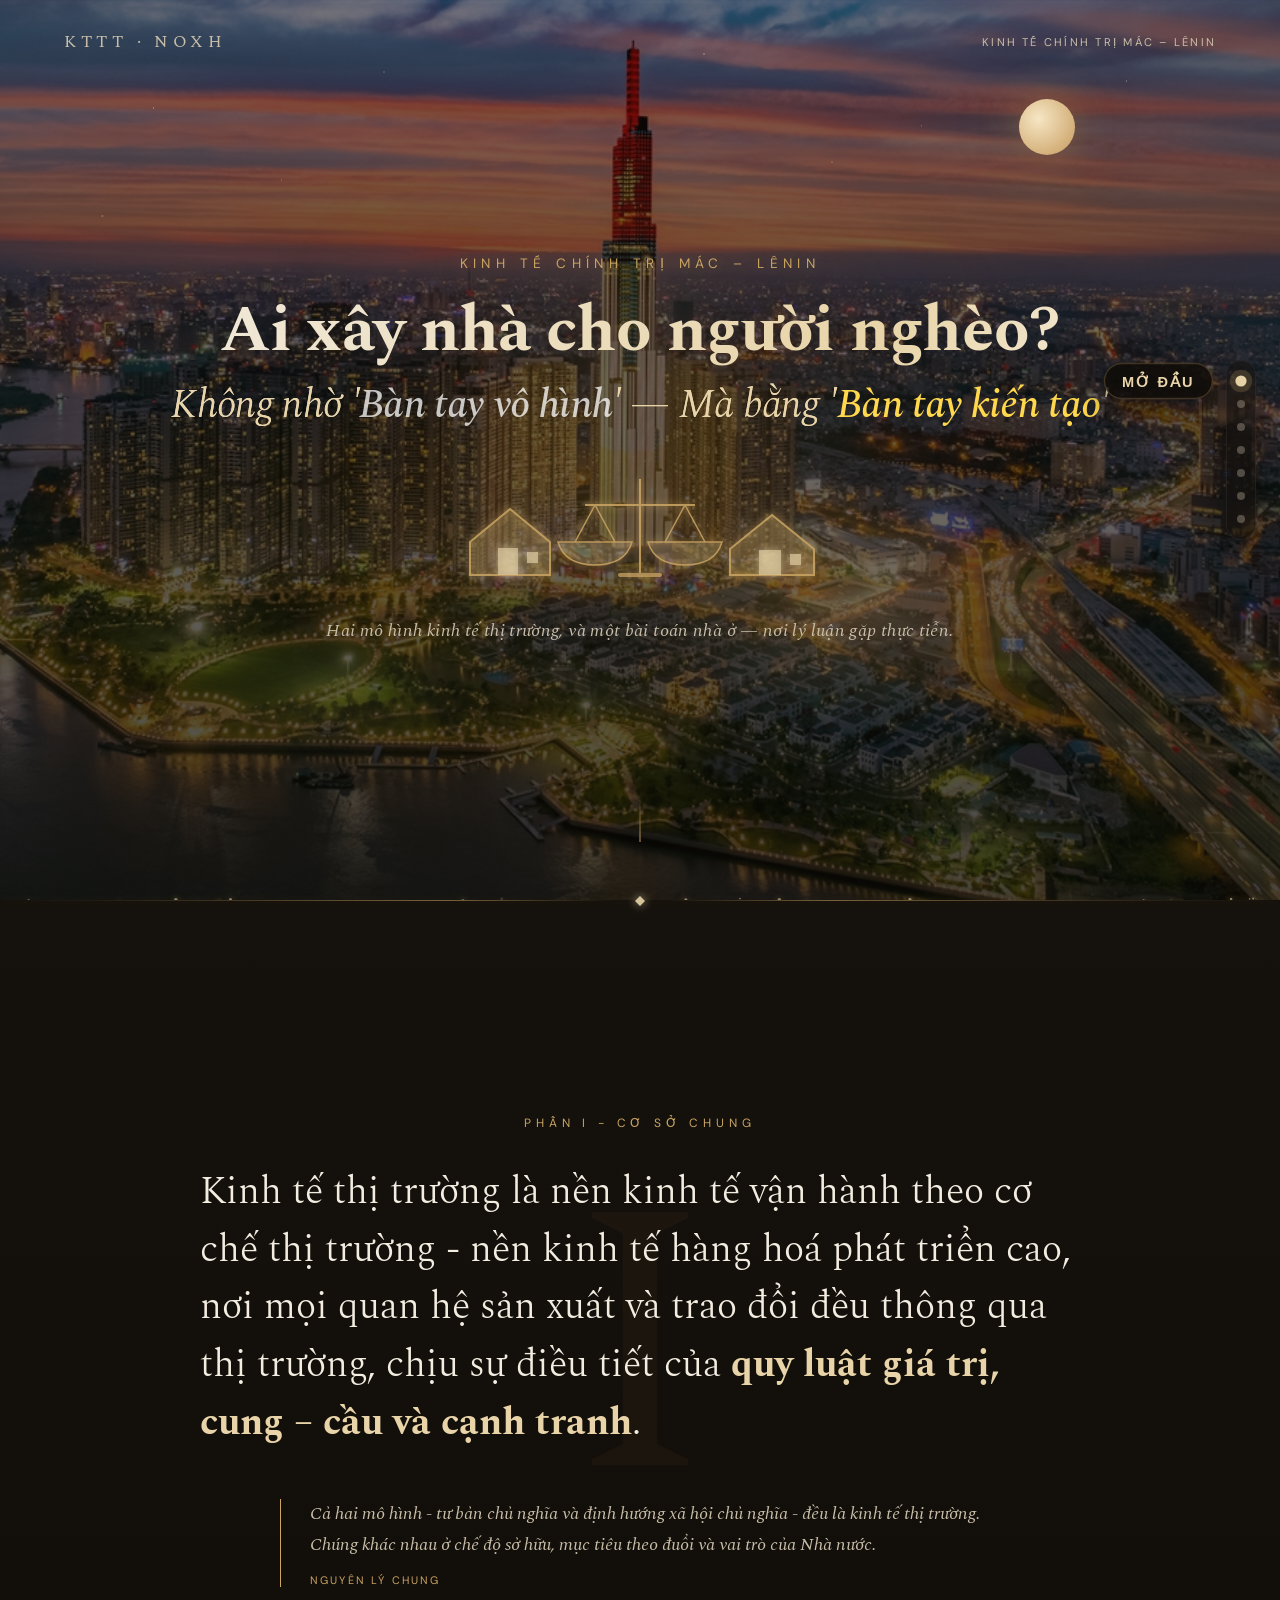
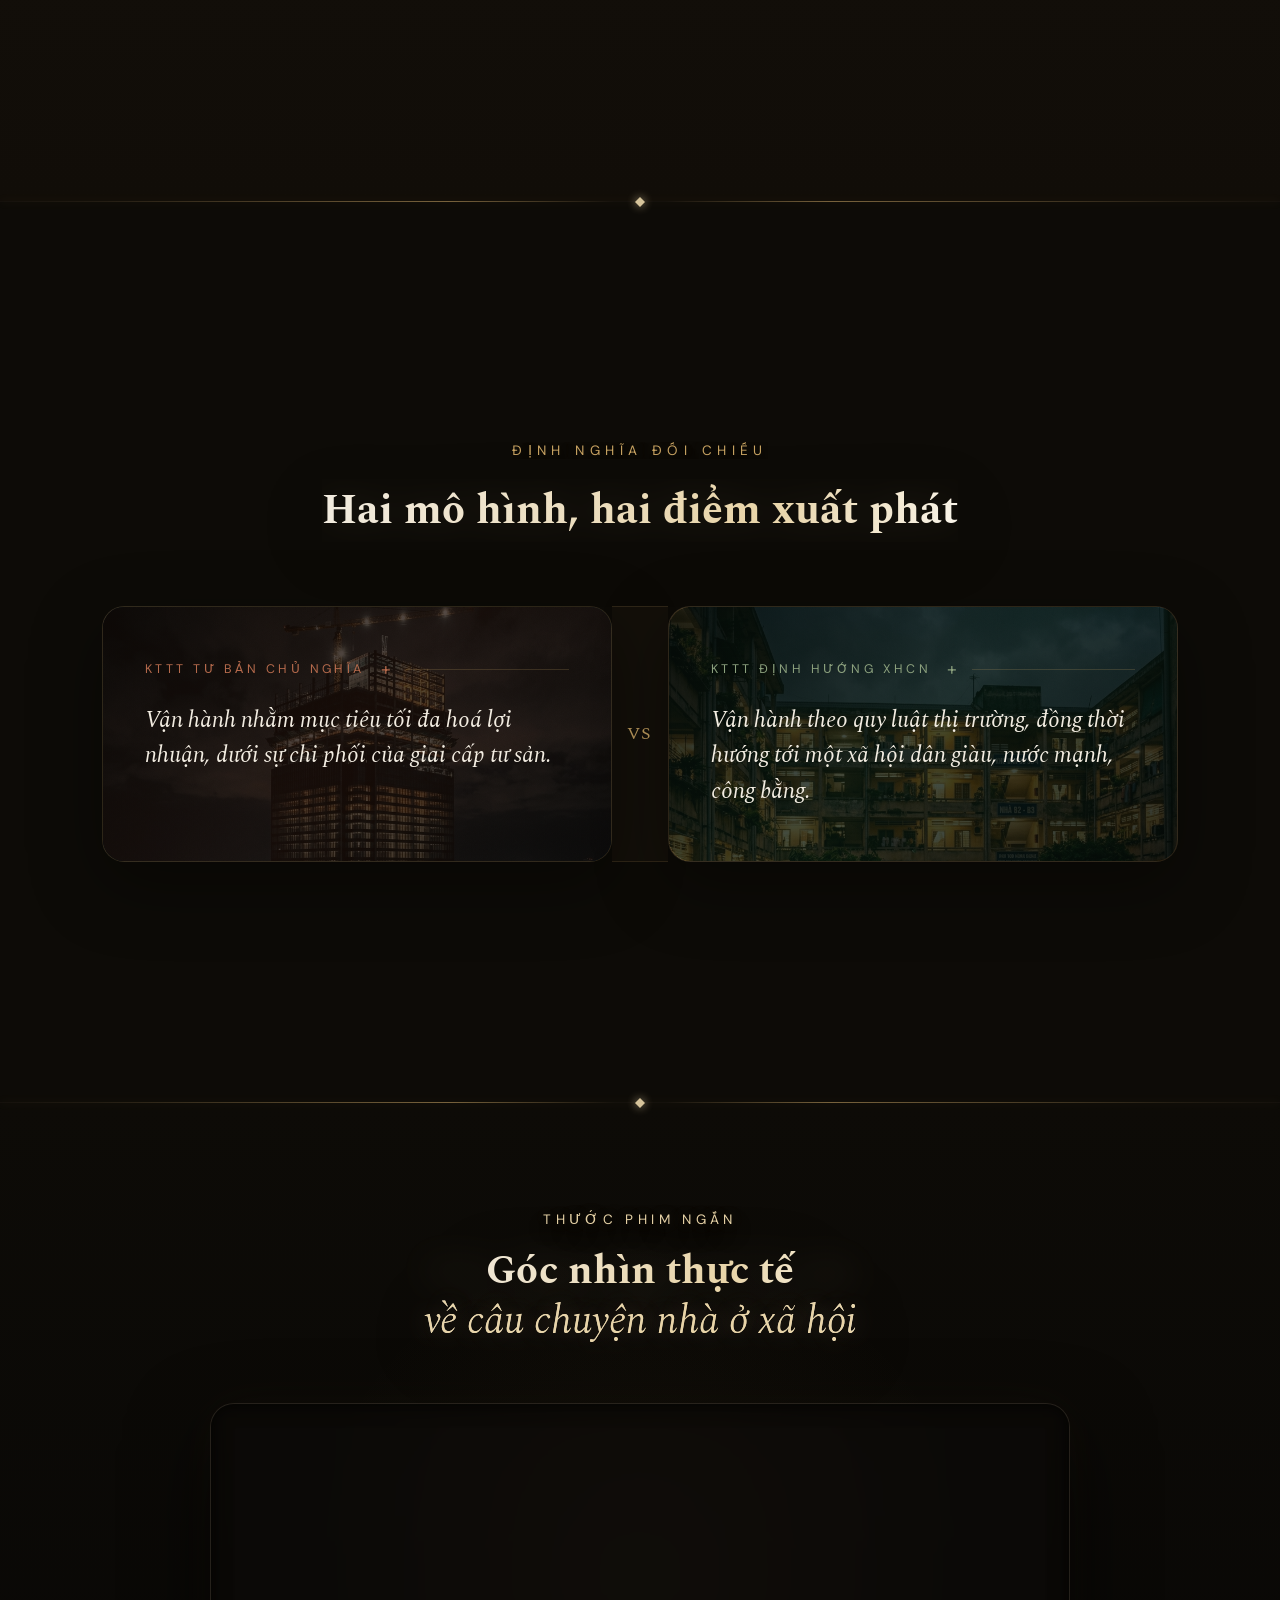
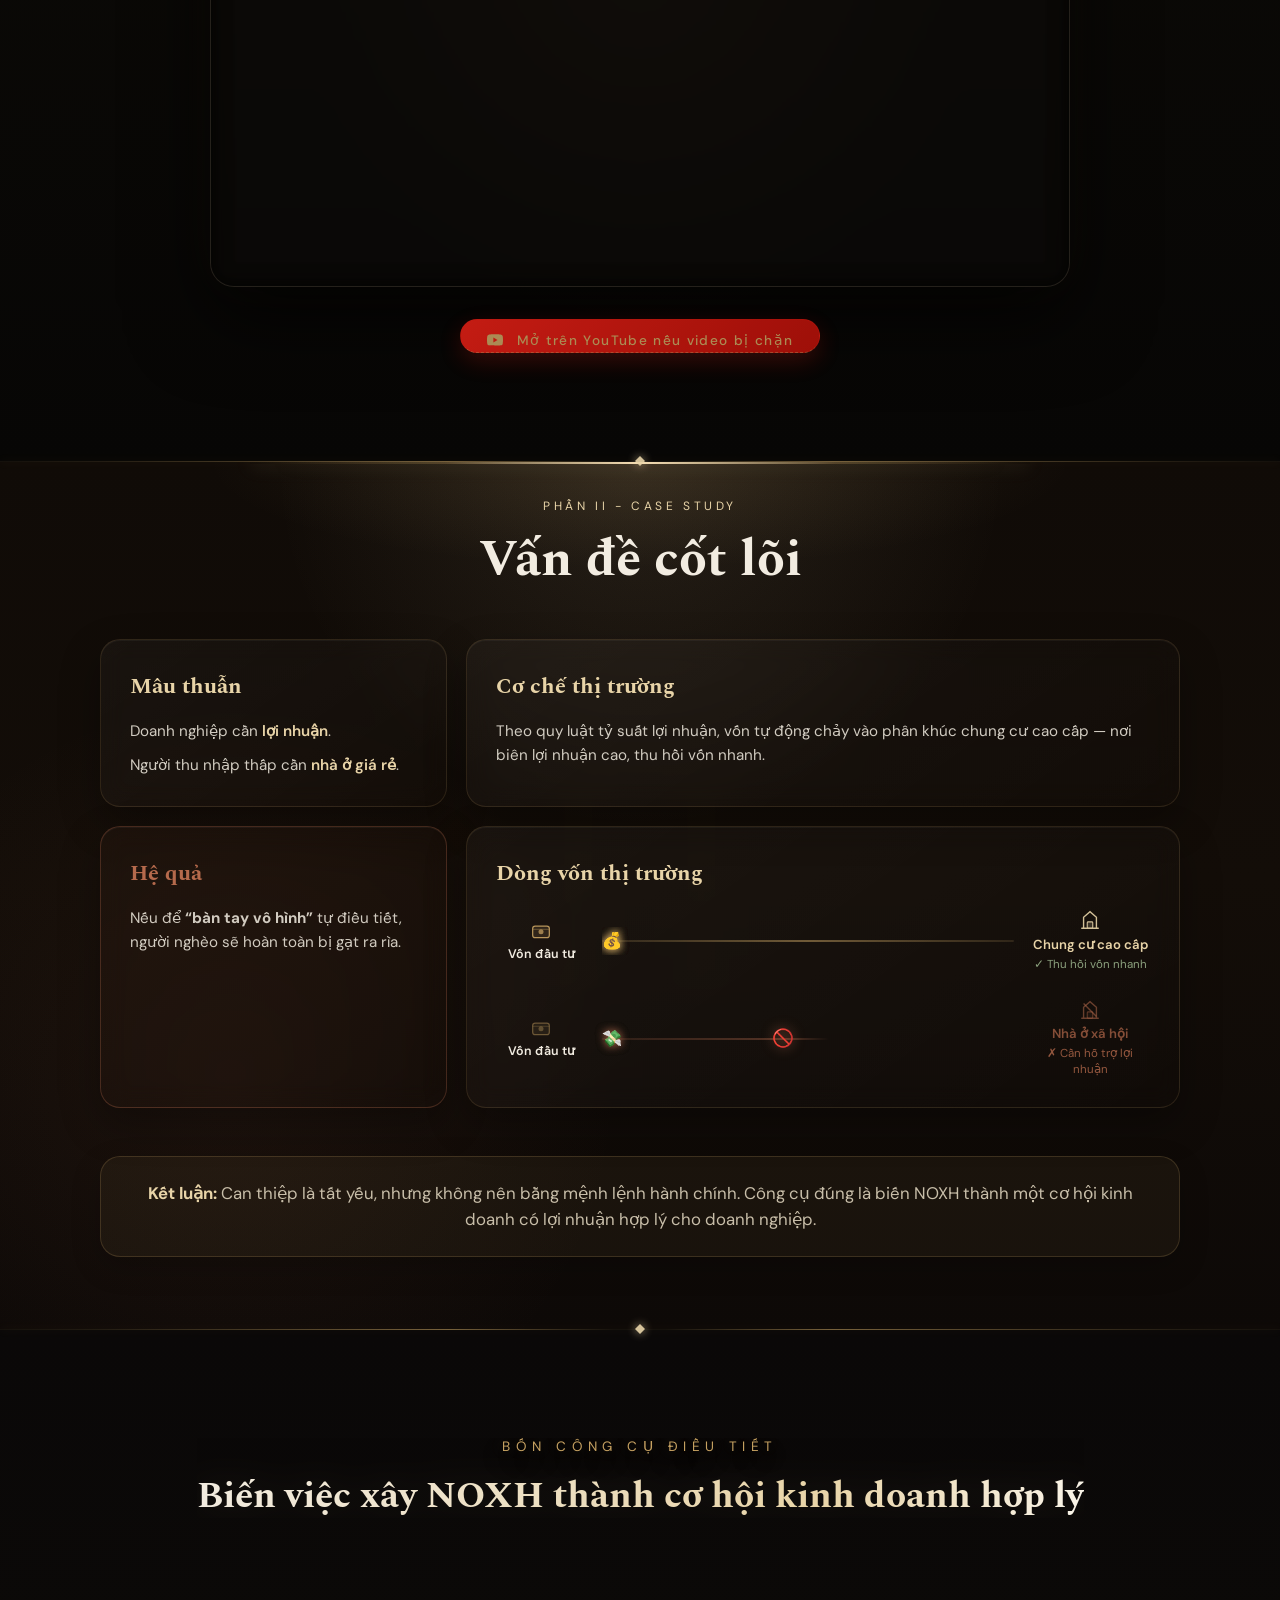
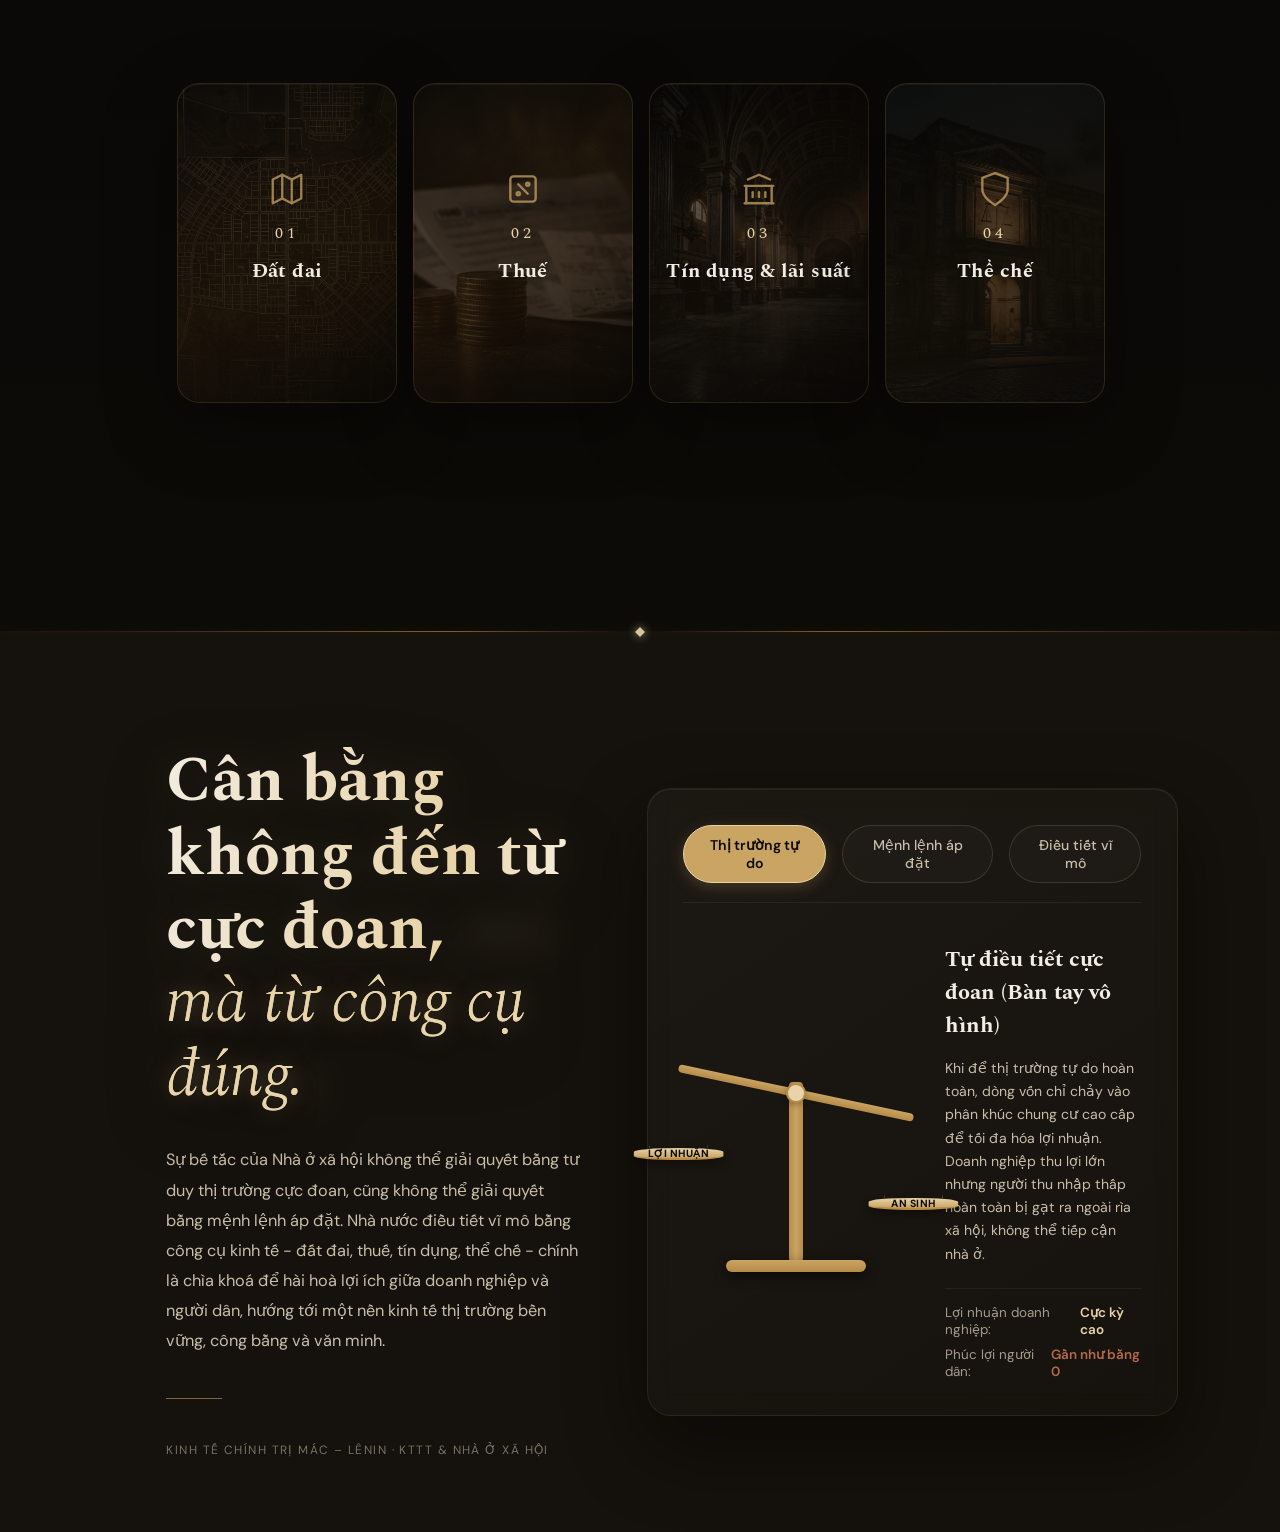
==== commit e88fab87: "feat: add definitions scene and update navigation integration" ====
--- a/index.html
+++ b/index.html
@@ -24,7 +24,7 @@
   <link rel="preconnect" href="https://fonts.googleapis.com" />
   <link rel="preconnect" href="https://fonts.gstatic.com" crossorigin>
   <link
-    href="https://fonts.googleapis.com/css2?family=Cormorant+Garamond:ital,wght@0,300;0,400;0,600;0,700;1,300;1,500&family=DM+Sans:wght@400;500;600;700&display=swap"
+    href="https://fonts.googleapis.com/css2?family=DM+Sans:ital,wght@0,400;0,500;0,600;0,700;1,400;1,500;1,600;1,700&family=Spectral:ital,wght@0,300;0,400;0,500;0,600;0,700;1,300;1,400;1,500;1,600;1,700&display=swap"
     rel="stylesheet" />
   <link rel="stylesheet" href="style.css" />
 </head>
@@ -48,7 +48,10 @@
     <div class="nav-logo">KTTT · NOXH</div>
     <div class="nav-title" id="nav-center-title"></div>
     <div class="nav-tag">Kinh tế chính trị Mác – Lênin</div>
-    <div class="nav-gold-divider" aria-hidden="true"><span class="gold-divider-gem"><svg viewBox="0 0 10 10" xmlns="http://www.w3.org/2000/svg"><polygon points="5,0 10,5 5,10 0,5" fill="rgba(232,212,168,0.9)" /></svg></span></div>
+    <div class="nav-gold-divider" aria-hidden="true"><span class="gold-divider-gem"><svg viewBox="0 0 10 10"
+          xmlns="http://www.w3.org/2000/svg">
+          <polygon points="5,0 10,5 5,10 0,5" fill="rgba(232,212,168,0.9)" />
+        </svg></span></div>
   </nav>
 
   <!-- SCENE 1: HERO -->
--- a/style.css
+++ b/style.css
@@ -119,7 +119,8 @@
   box-shadow: 0 0 8px rgba(201, 164, 99, 0.2), 0 0 24px rgba(232, 212, 168, 0.08);
   overflow: visible;
   pointer-events: none;
-  opacity: 0; /* Hidden by default on Hero section */
+  opacity: 0;
+  /* Hidden by default on Hero section */
   transform-origin: center;
   transition: opacity 0.5s ease, background 0.8s ease;
   z-index: 200;
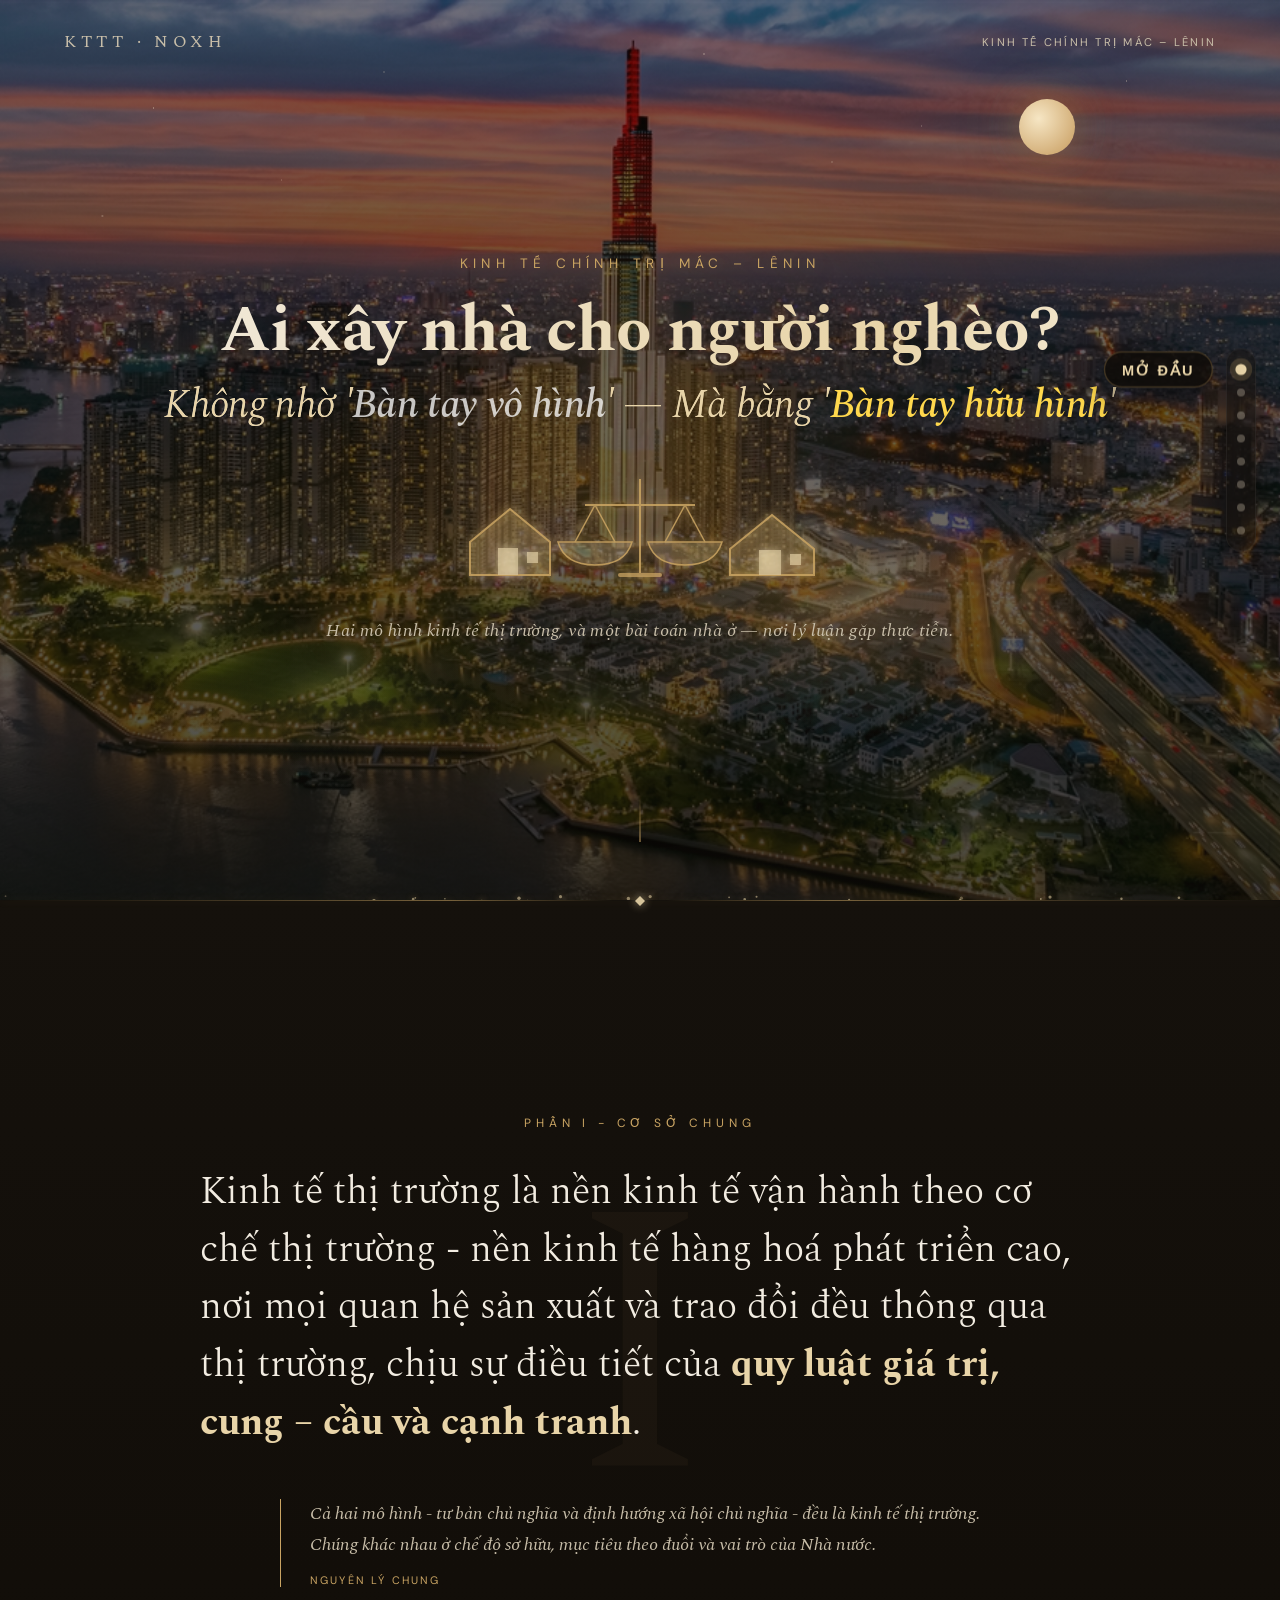
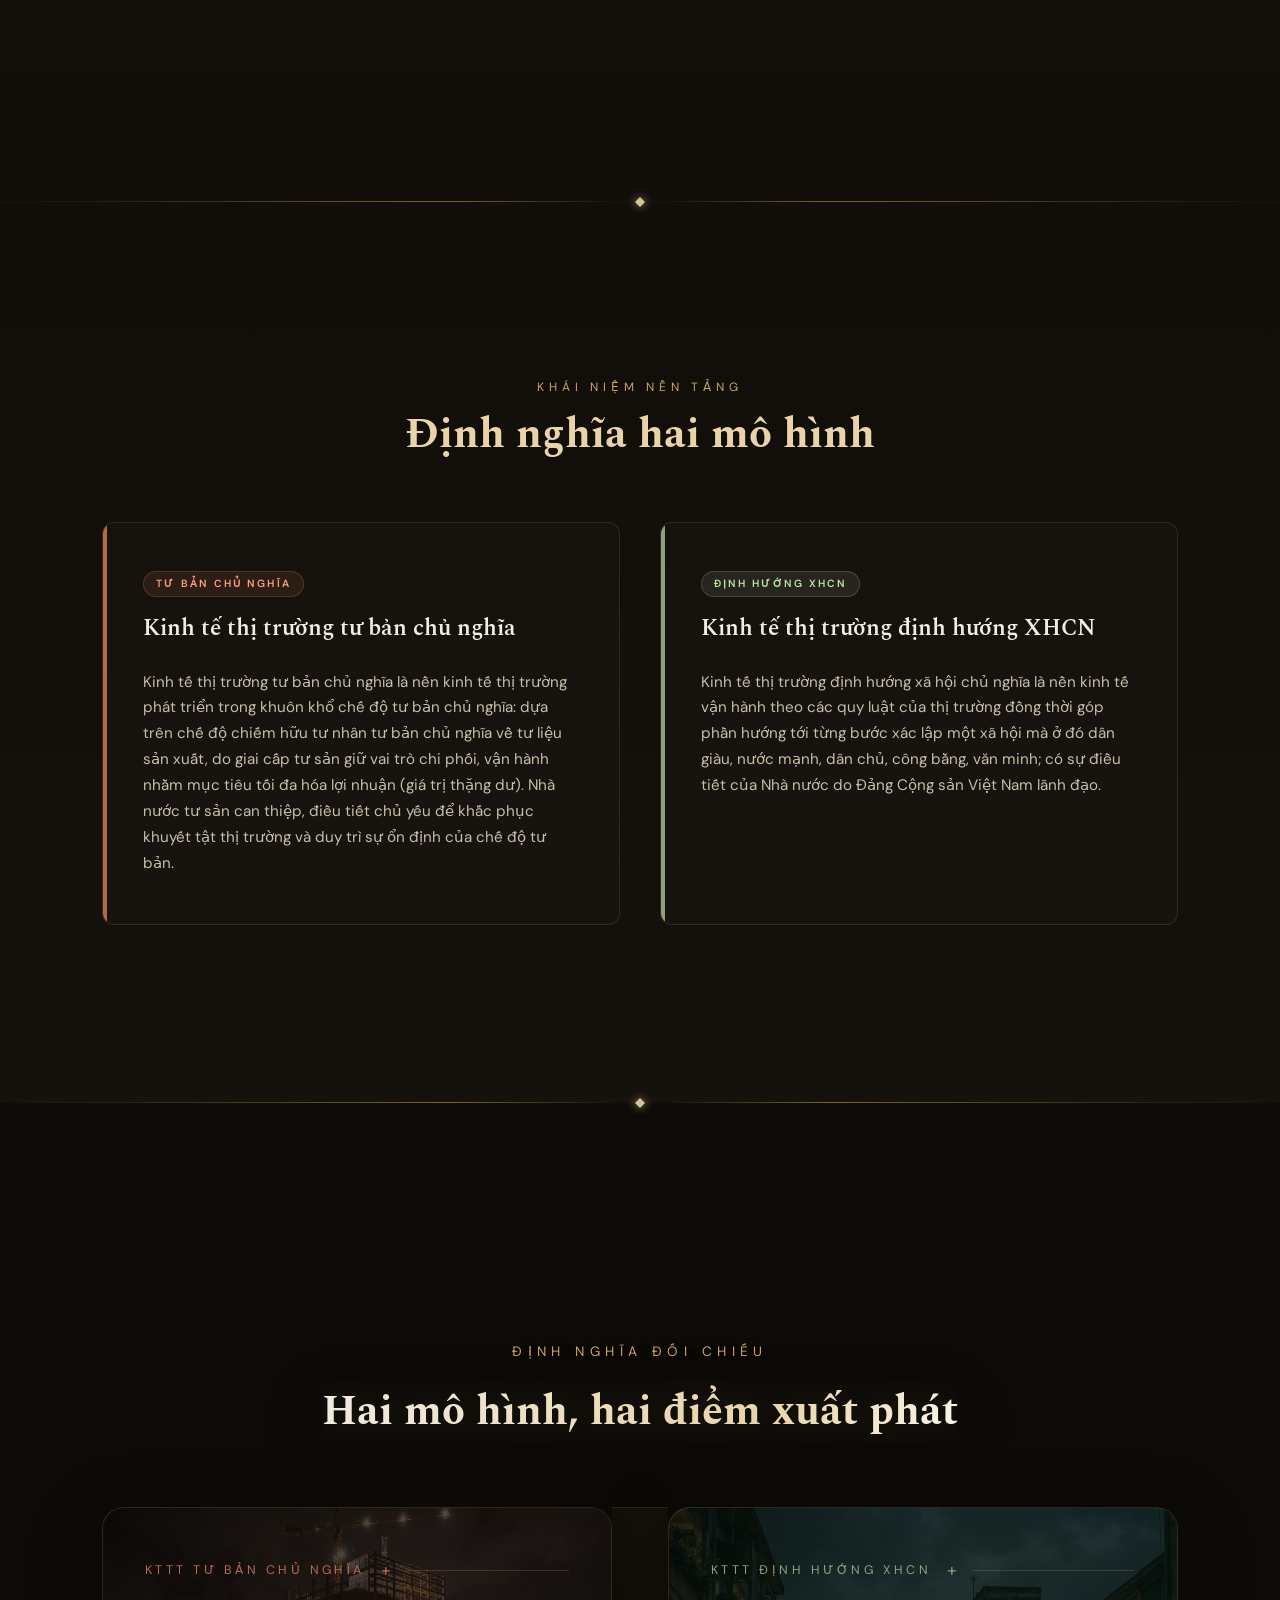
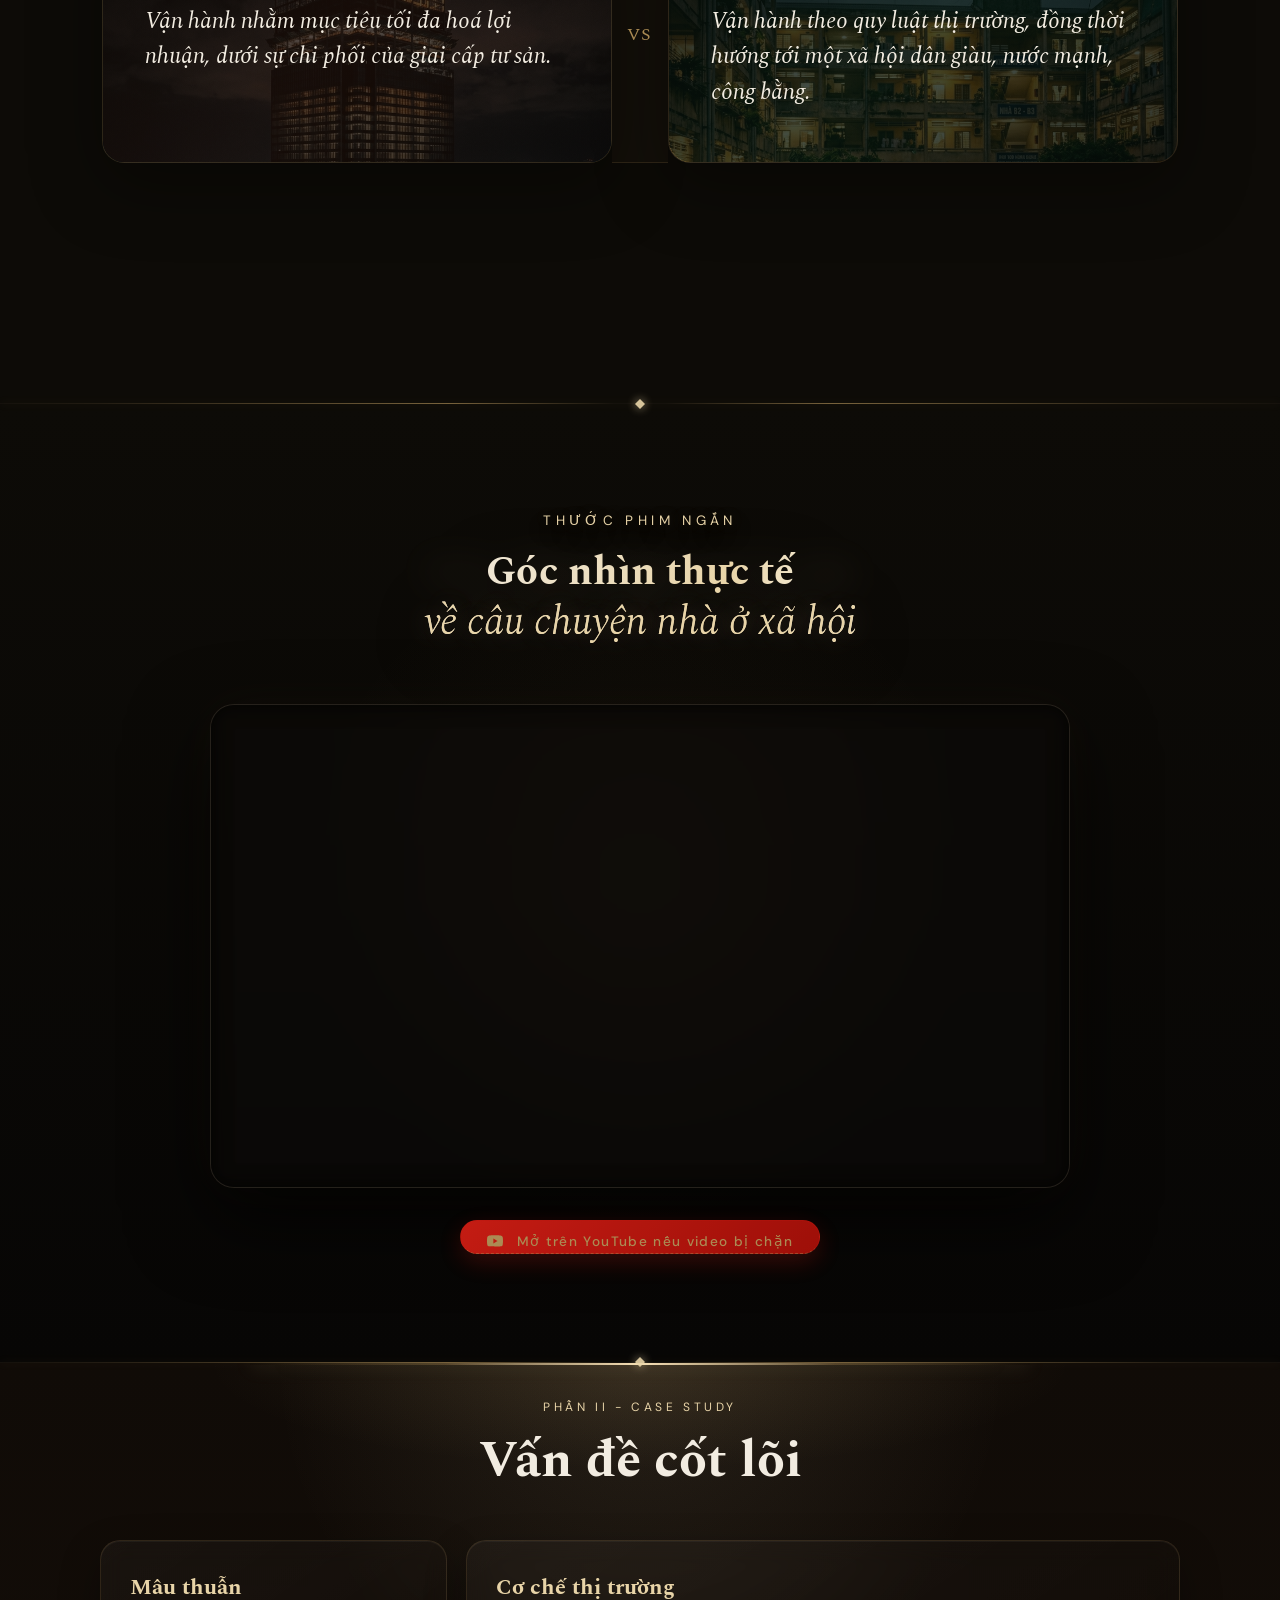
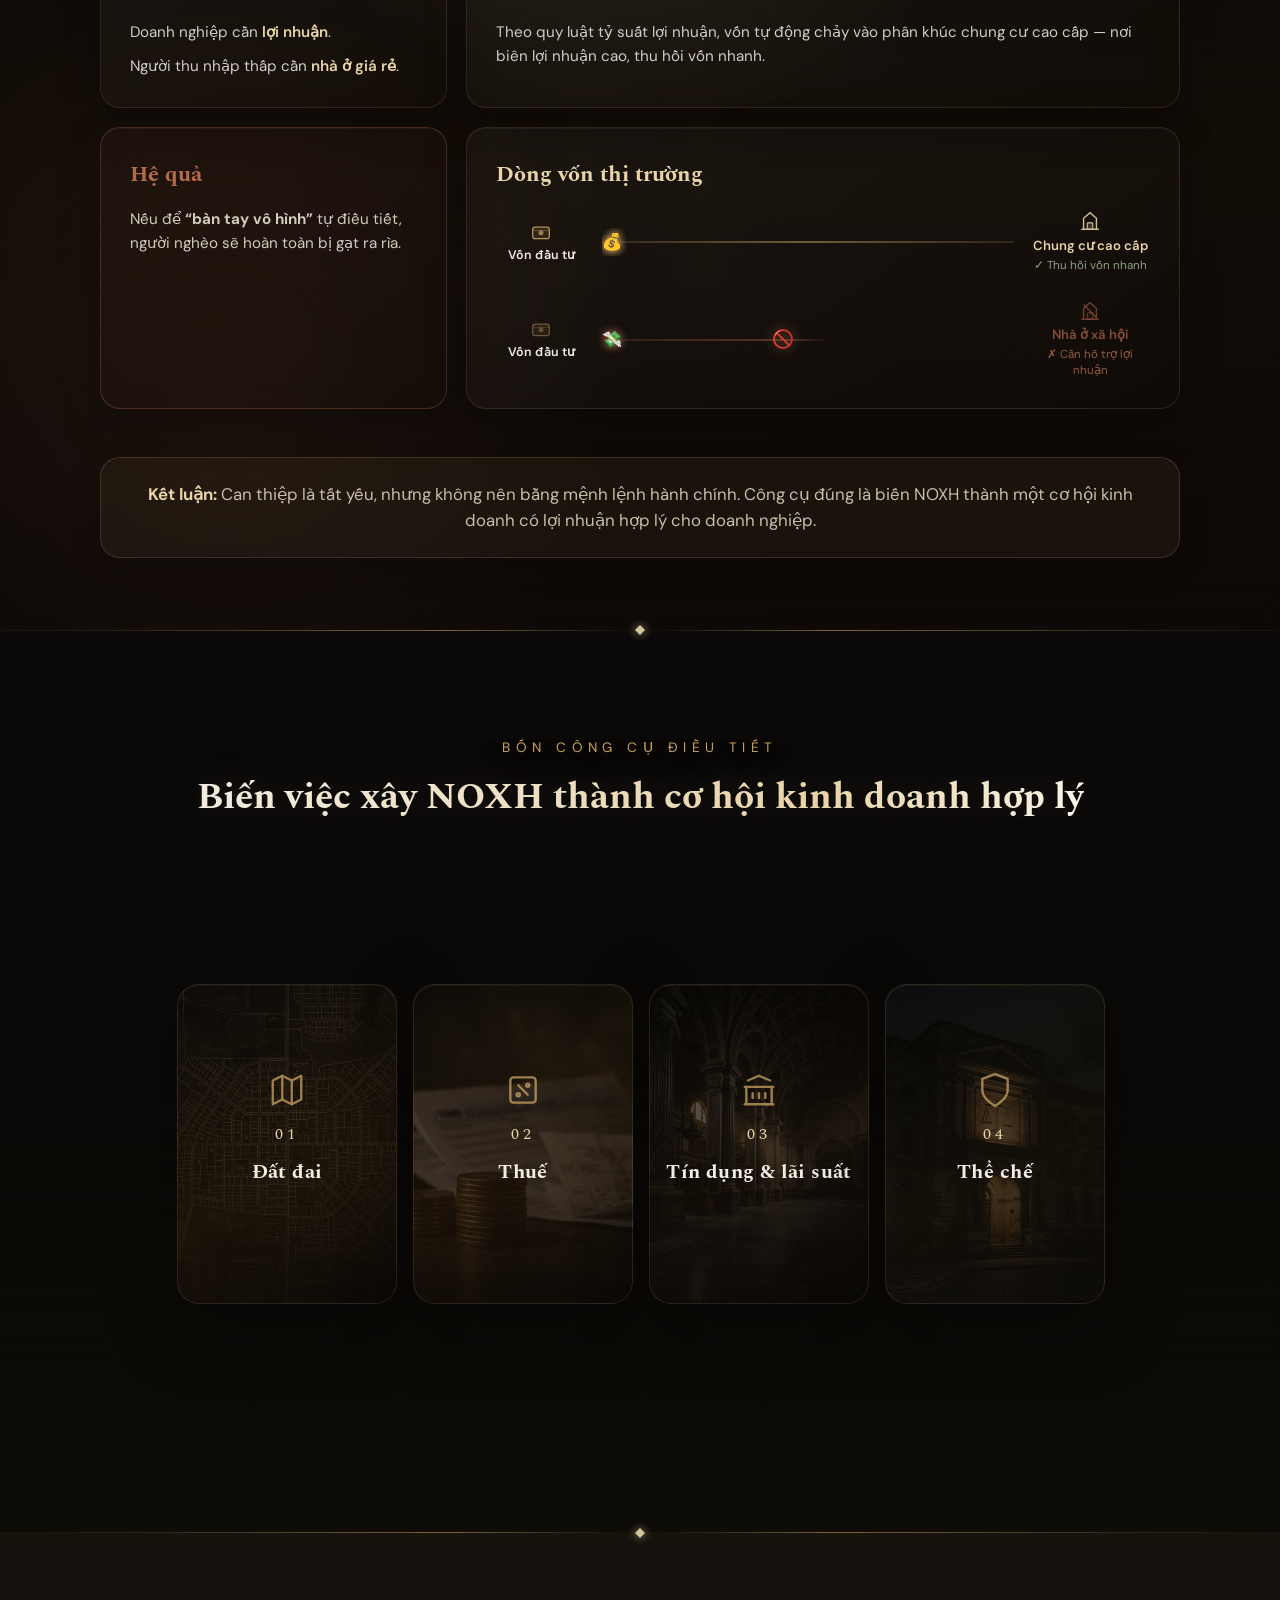
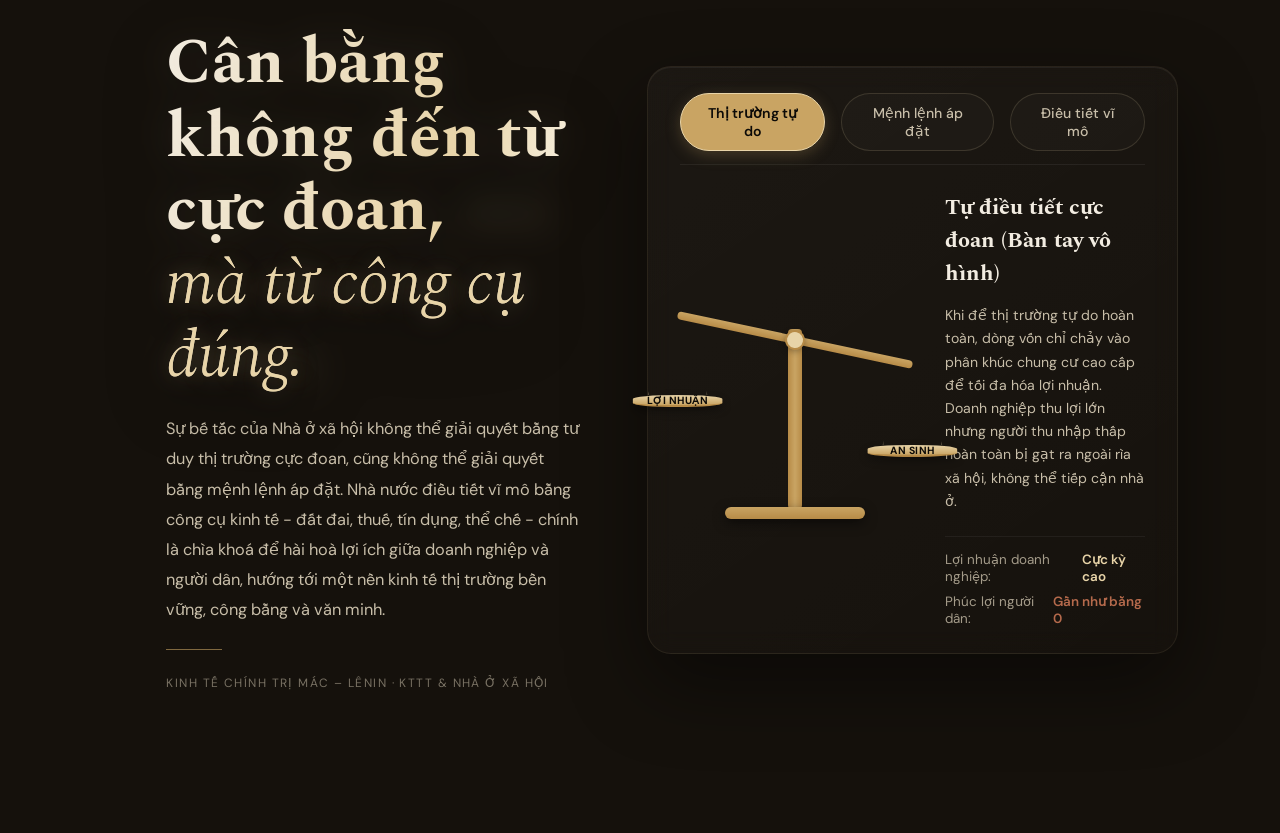
==== commit 0eb1d17a: "feat: update design content and navigation integration" ====
--- a/index.html
+++ b/index.html
@@ -73,7 +73,7 @@
       <h1 class="hero-title">
         <span class="hero-main">Ai xây nhà cho người nghèo?</span>
         <span class="hero-second">Không nhờ '<span class="hero-vohinh">Bàn tay vô hình</span>' — Mà bằng '<span
-            class="hero-kientao">Bàn tay kiến tạo</span>'</span>
+            class="hero-kientao">Bàn tay hữu hình</span>'</span>
       </h1>
       <div class="hero-illustration" aria-hidden="true">
         <svg viewBox="0 0 520 150" role="img" xmlns="http://www.w3.org/2000/svg">
@@ -146,6 +146,35 @@
         <polygon points="5,0 10,5 5,10 0,5" fill="rgba(232,212,168,0.9)" />
       </svg></span></div>
 
+  <!-- SCENE: ĐỊNH NGHĨA -->
+  <section class="scene" id="scene-definitions" data-dot-label="Định nghĩa">
+    <div class="definitions-eyebrow reveal">Khái niệm nền tảng</div>
+    <h2 class="definitions-title reveal reveal-delay-1" data-glow="Định nghĩa hai mô hình">Định nghĩa hai mô hình</h2>
+    
+    <div class="definitions-grid">
+      <div class="definition-card tbcn reveal reveal-delay-2">
+        <div class="def-header">
+          <span class="def-badge">Tư bản chủ nghĩa</span>
+          <h3>Kinh tế thị trường tư bản chủ nghĩa</h3>
+        </div>
+        <p class="def-text">Kinh tế thị trường tư bản chủ nghĩa là nền kinh tế thị trường phát triển trong khuôn khổ chế độ tư bản chủ nghĩa: dựa trên chế độ chiếm hữu tư nhân tư bản chủ nghĩa về tư liệu sản xuất, do giai cấp tư sản giữ vai trò chi phối, vận hành nhằm mục tiêu tối đa hóa lợi nhuận (giá trị thặng dư). Nhà nước tư sản can thiệp, điều tiết chủ yếu để khắc phục khuyết tật thị trường và duy trì sự ổn định của chế độ tư bản.</p>
+      </div>
+
+      <div class="definition-card xhcn reveal reveal-delay-3">
+        <div class="def-header">
+          <span class="def-badge">Định hướng XHCN</span>
+          <h3>Kinh tế thị trường định hướng XHCN</h3>
+        </div>
+        <p class="def-text">Kinh tế thị trường định hướng xã hội chủ nghĩa là nền kinh tế vận hành theo các quy luật của thị trường đồng thời góp phần hướng tới từng bước xác lập một xã hội mà ở đó dân giàu, nước mạnh, dân chủ, công bằng, văn minh; có sự điều tiết của Nhà nước do Đảng Cộng sản Việt Nam lãnh đạo.</p>
+      </div>
+    </div>
+  </section>
+
+  <div class="gold-divider" aria-hidden="true"><span class="gold-divider-gem"><svg viewBox="0 0 10 10"
+        xmlns="http://www.w3.org/2000/svg">
+        <polygon points="5,0 10,5 5,10 0,5" fill="rgba(232,212,168,0.9)" />
+      </svg></span></div>
+
   <!-- SCENE 3: HAI MÔ HÌNH -->
   <section class="scene" id="scene-views" data-dot-label="Hai mô hình">
     <div class="views-eyebrow reveal">Định nghĩa đối chiếu</div>
--- a/style.css
+++ b/style.css
@@ -666,6 +666,135 @@
   font-style: normal;
 }
 
+/* ---------- DEFINITIONS SCENE ---------- */
+#scene-definitions {
+  background: linear-gradient(180deg, #110d08 0%, var(--deep) 100%);
+  padding: 12vh 8vw;
+}
+
+.definitions-eyebrow {
+  font-size: 0.75rem;
+  letter-spacing: 0.4em;
+  text-transform: uppercase;
+  color: var(--gold);
+  margin-bottom: 0.5rem;
+  position: relative;
+  z-index: 2;
+  text-align: center;
+}
+
+.definitions-title {
+  font-family: 'Spectral', serif;
+  font-size: clamp(1.8rem, 3.4vw, 2.6rem);
+  font-weight: 700;
+  text-align: center;
+  color: var(--gold-bright);
+  margin-bottom: 3.5rem;
+  position: relative;
+  z-index: 2;
+}
+
+.definitions-grid {
+  display: grid;
+  grid-template-columns: 1fr 1fr;
+  gap: 2.5rem;
+  max-width: 1100px;
+  width: 100%;
+  margin: 0 auto;
+  position: relative;
+  z-index: 2;
+}
+
+@media (max-width: 820px) {
+  .definitions-grid {
+    grid-template-columns: 1fr;
+    gap: 1.5rem;
+  }
+}
+
+.definition-card {
+  background: rgba(255, 255, 255, 0.015);
+  border: 1px solid var(--line);
+  border-radius: 12px;
+  padding: 3rem 2.5rem;
+  transition: all 0.4s cubic-bezier(0.2, 0.8, 0.2, 1);
+  position: relative;
+  overflow: hidden;
+}
+
+.definition-card::before {
+  content: '';
+  position: absolute;
+  top: 0;
+  left: 0;
+  width: 4px;
+  height: 100%;
+  transition: all 0.4s ease;
+}
+
+.definition-card.tbcn::before {
+  background: var(--brick);
+}
+
+.definition-card.xhcn::before {
+  background: var(--sage);
+}
+
+.definition-card:hover {
+  transform: translateY(-5px);
+  background: rgba(255, 255, 255, 0.035);
+}
+
+.definition-card.tbcn:hover {
+  border-color: rgba(181, 106, 76, 0.4);
+  box-shadow: 0 10px 30px rgba(181, 106, 76, 0.08);
+}
+
+.definition-card.xhcn:hover {
+  border-color: rgba(140, 161, 126, 0.4);
+  box-shadow: 0 10px 30px rgba(140, 161, 126, 0.08);
+}
+
+.def-header {
+  margin-bottom: 1.5rem;
+}
+
+.def-badge {
+  font-size: 0.65rem;
+  font-weight: 600;
+  text-transform: uppercase;
+  letter-spacing: 0.2em;
+  padding: 0.35rem 0.75rem;
+  border-radius: 40px;
+  display: inline-block;
+  margin-bottom: 0.8rem;
+}
+
+.definition-card.tbcn .def-badge {
+  background: var(--brick-soft);
+  color: #ff9e7d;
+  border: 1px solid rgba(181, 106, 76, 0.3);
+}
+
+.definition-card.xhcn .def-badge {
+  background: var(--sage-soft);
+  color: #bce3a8;
+  border: 1px solid rgba(140, 161, 126, 0.3);
+}
+
+.def-header h3 {
+  font-family: 'Spectral', serif;
+  font-size: 1.45rem;
+  color: var(--fog);
+  font-weight: 600;
+}
+
+.def-text {
+  font-size: 0.95rem;
+  line-height: 1.7;
+  color: var(--mist);
+}
+
 /* diagram used in case-study thesis scene */
 .flow-diagram {
   margin-top: 3rem;
@@ -1518,7 +1647,7 @@
   justify-content: flex-start;
   /* Prevent upward overflow */
   text-align: center;
-  padding: 100px 8vw 60px;
+  padding: 70px 8vw 20px;
   /* Push content down to avoid navbar */
   position: relative;
   scroll-margin-top: 60px;
@@ -1548,7 +1677,7 @@
   gap: 4rem;
   width: 100%;
   max-width: 1240px;
-  margin: auto;
+  margin: 1.5rem auto auto auto;
   /* Vertically center in remaining space safely */
   padding: 0 4rem;
   align-items: center;
@@ -1574,7 +1703,7 @@
 }
 
 .conclusion-text-col .conclusion-divider {
-  margin: 2.6rem 0;
+  margin: 1.5rem 0;
 }
 
 .conclusion-widget-col {
@@ -1591,7 +1720,7 @@
   background: linear-gradient(145deg, rgba(255, 255, 255, 0.03), rgba(255, 255, 255, 0.006));
   border: 1px solid rgba(232, 212, 168, 0.08);
   border-radius: 24px;
-  padding: 2.2rem;
+  padding: 1.6rem 2rem;
   box-shadow: 0 30px 80px rgba(0, 0, 0, 0.45), inset 0 1px 0 rgba(255, 255, 255, 0.05);
   backdrop-filter: blur(12px);
   transition: opacity 0.8s ease, transform 0.8s ease;
@@ -1608,9 +1737,9 @@
   display: flex;
   justify-content: center;
   gap: 1rem;
-  margin-bottom: 2.5rem;
+  margin-bottom: 1.6rem;
   border-bottom: 1px solid rgba(255, 255, 255, 0.06);
-  padding-bottom: 1.2rem;
+  padding-bottom: 0.8rem;
 }
 
 .balance-btn {
@@ -1865,7 +1994,7 @@
   font-weight: 700;
   color: var(--fog);
   line-height: 1.15;
-  margin-bottom: 2rem;
+  margin-bottom: 1.2rem;
 }
 
 .conclusion-title em {
@@ -1886,7 +2015,7 @@
   width: 56px;
   height: 1px;
   background: var(--gold);
-  margin: 2.6rem auto;
+  margin: 1.5rem auto;
   opacity: 0.6;
 }
 
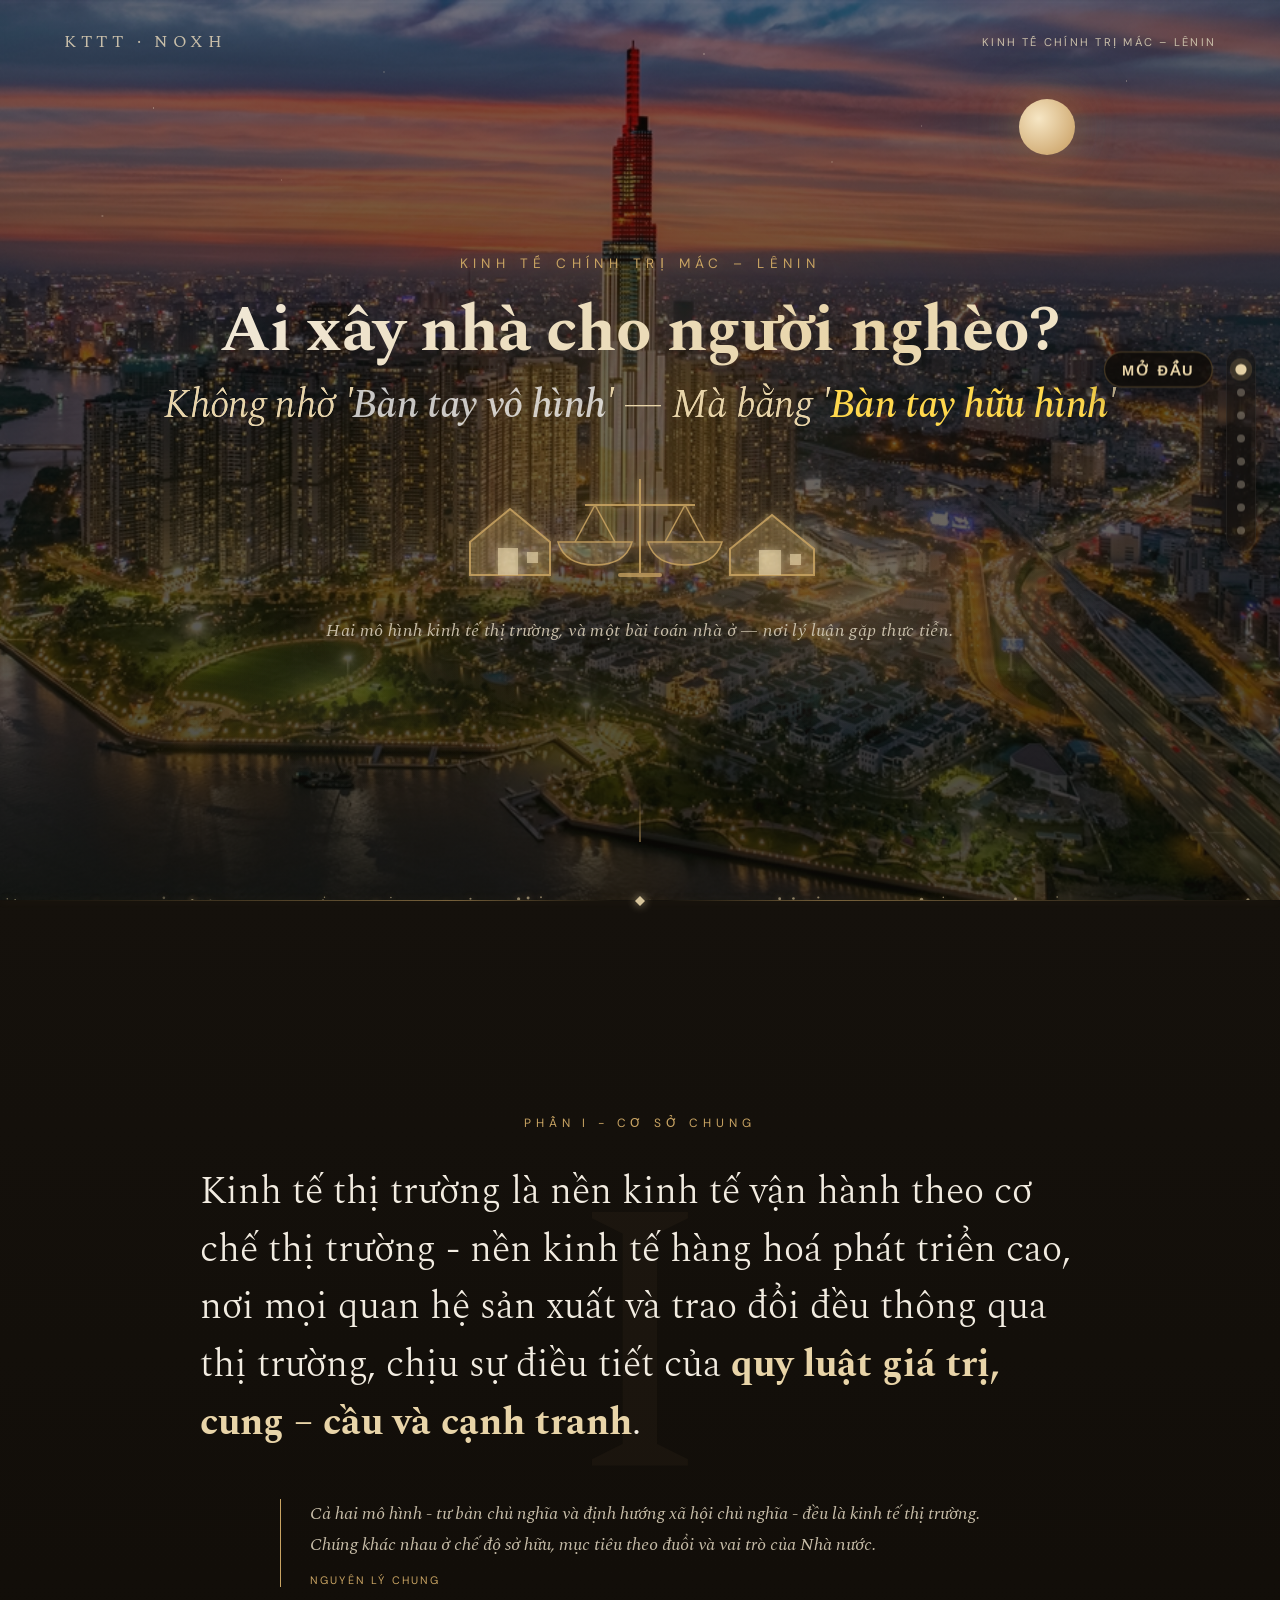
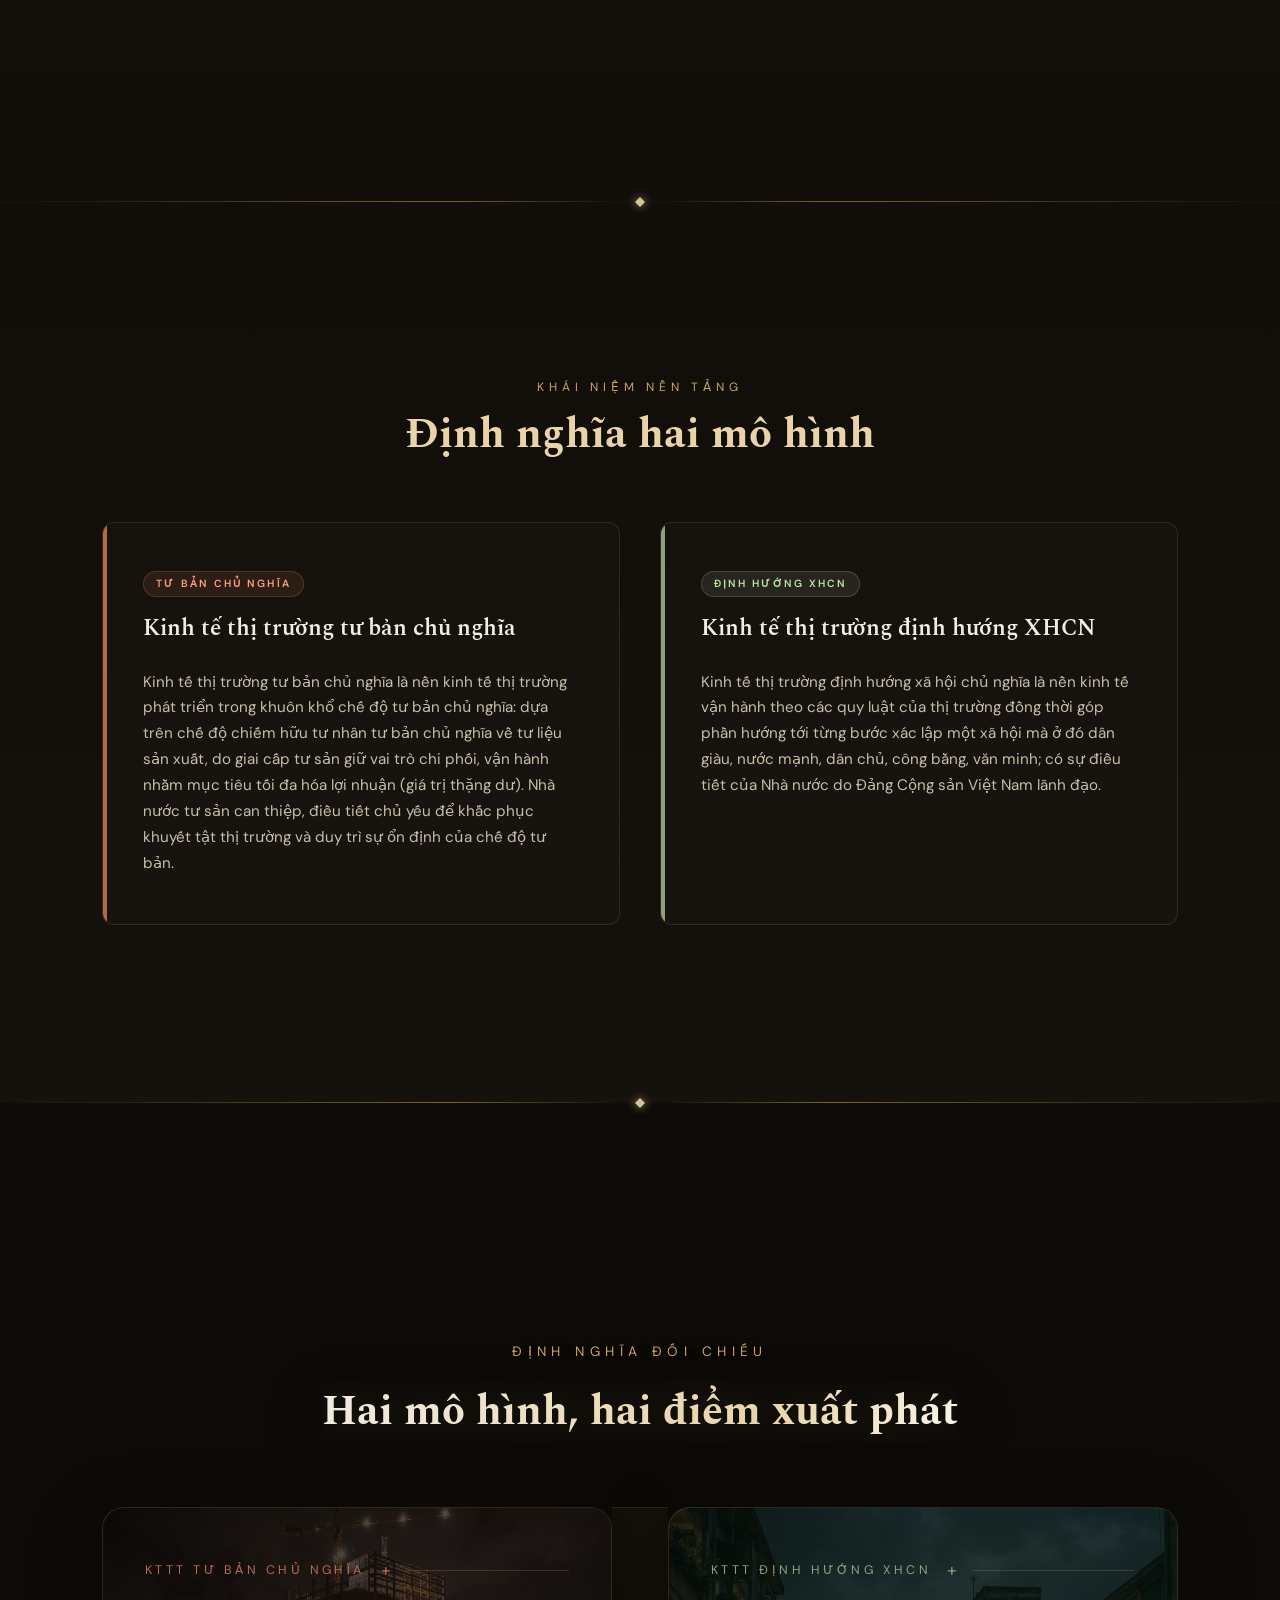
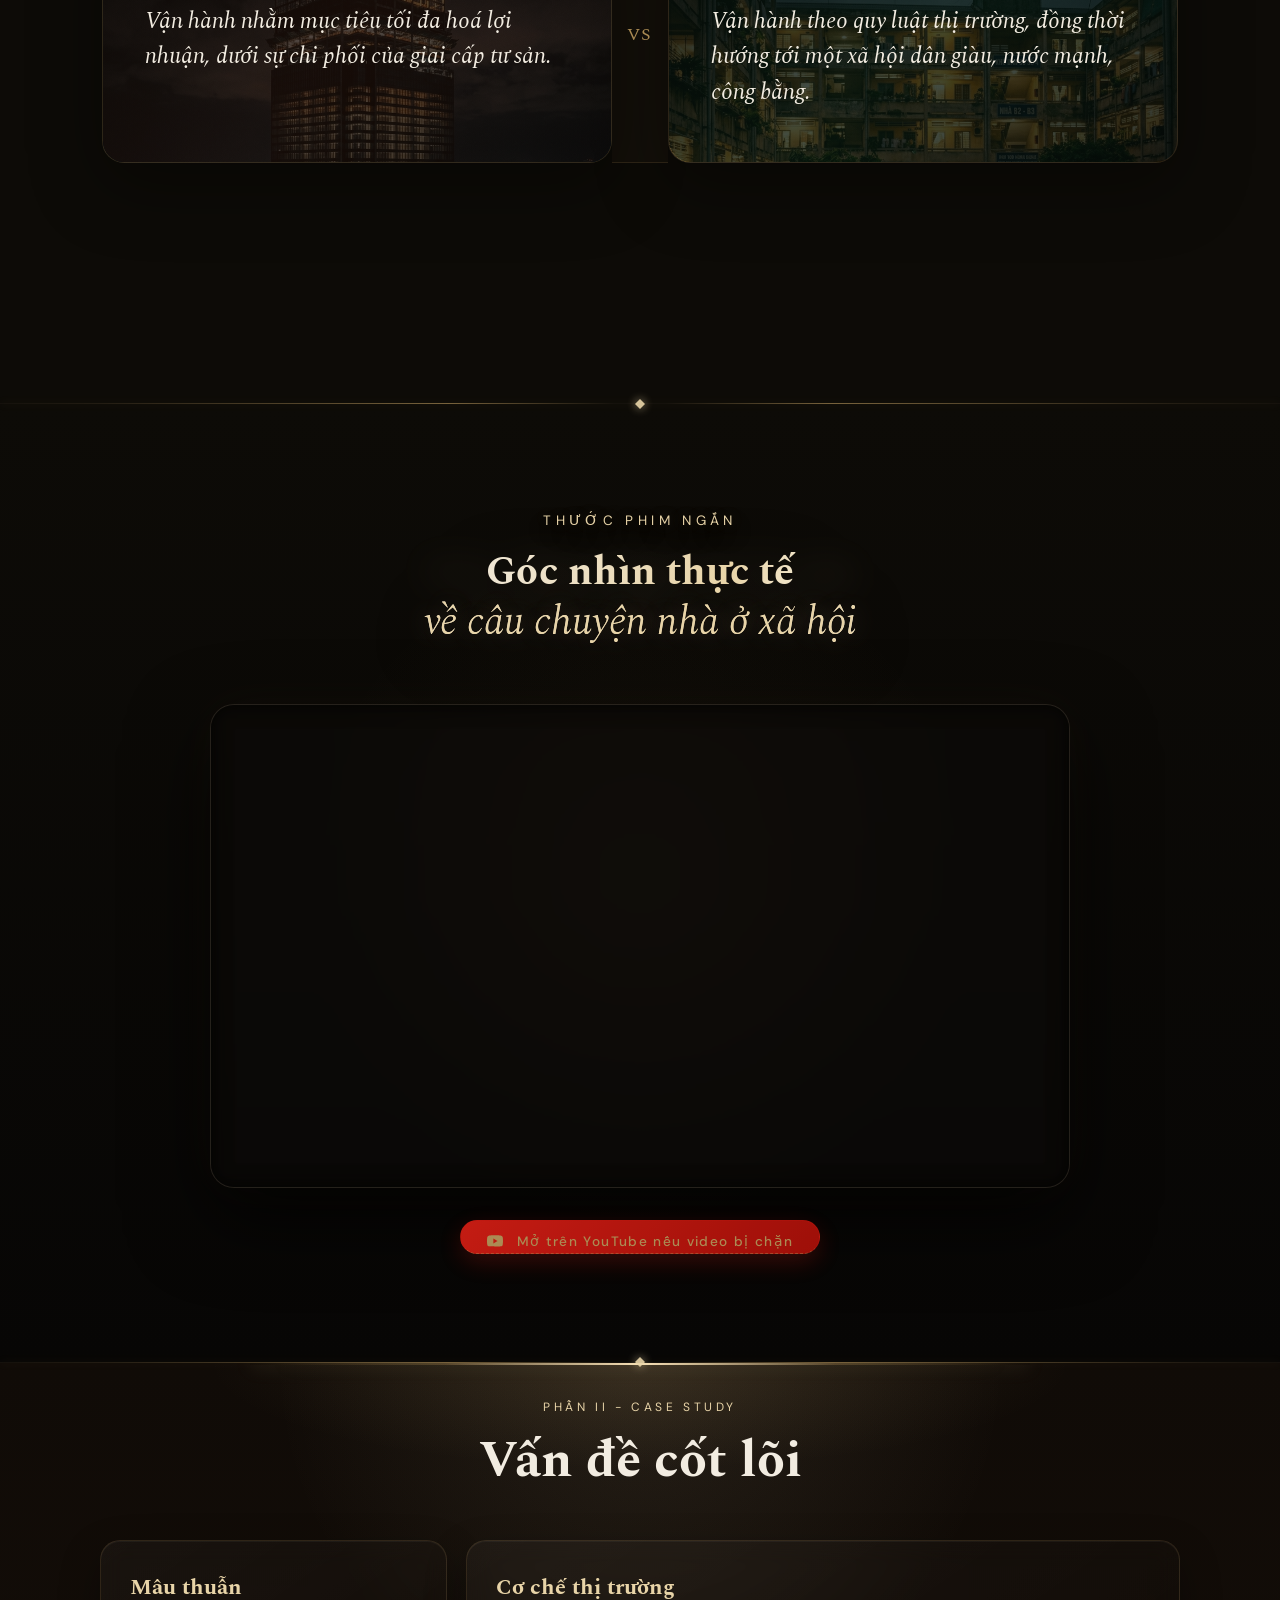
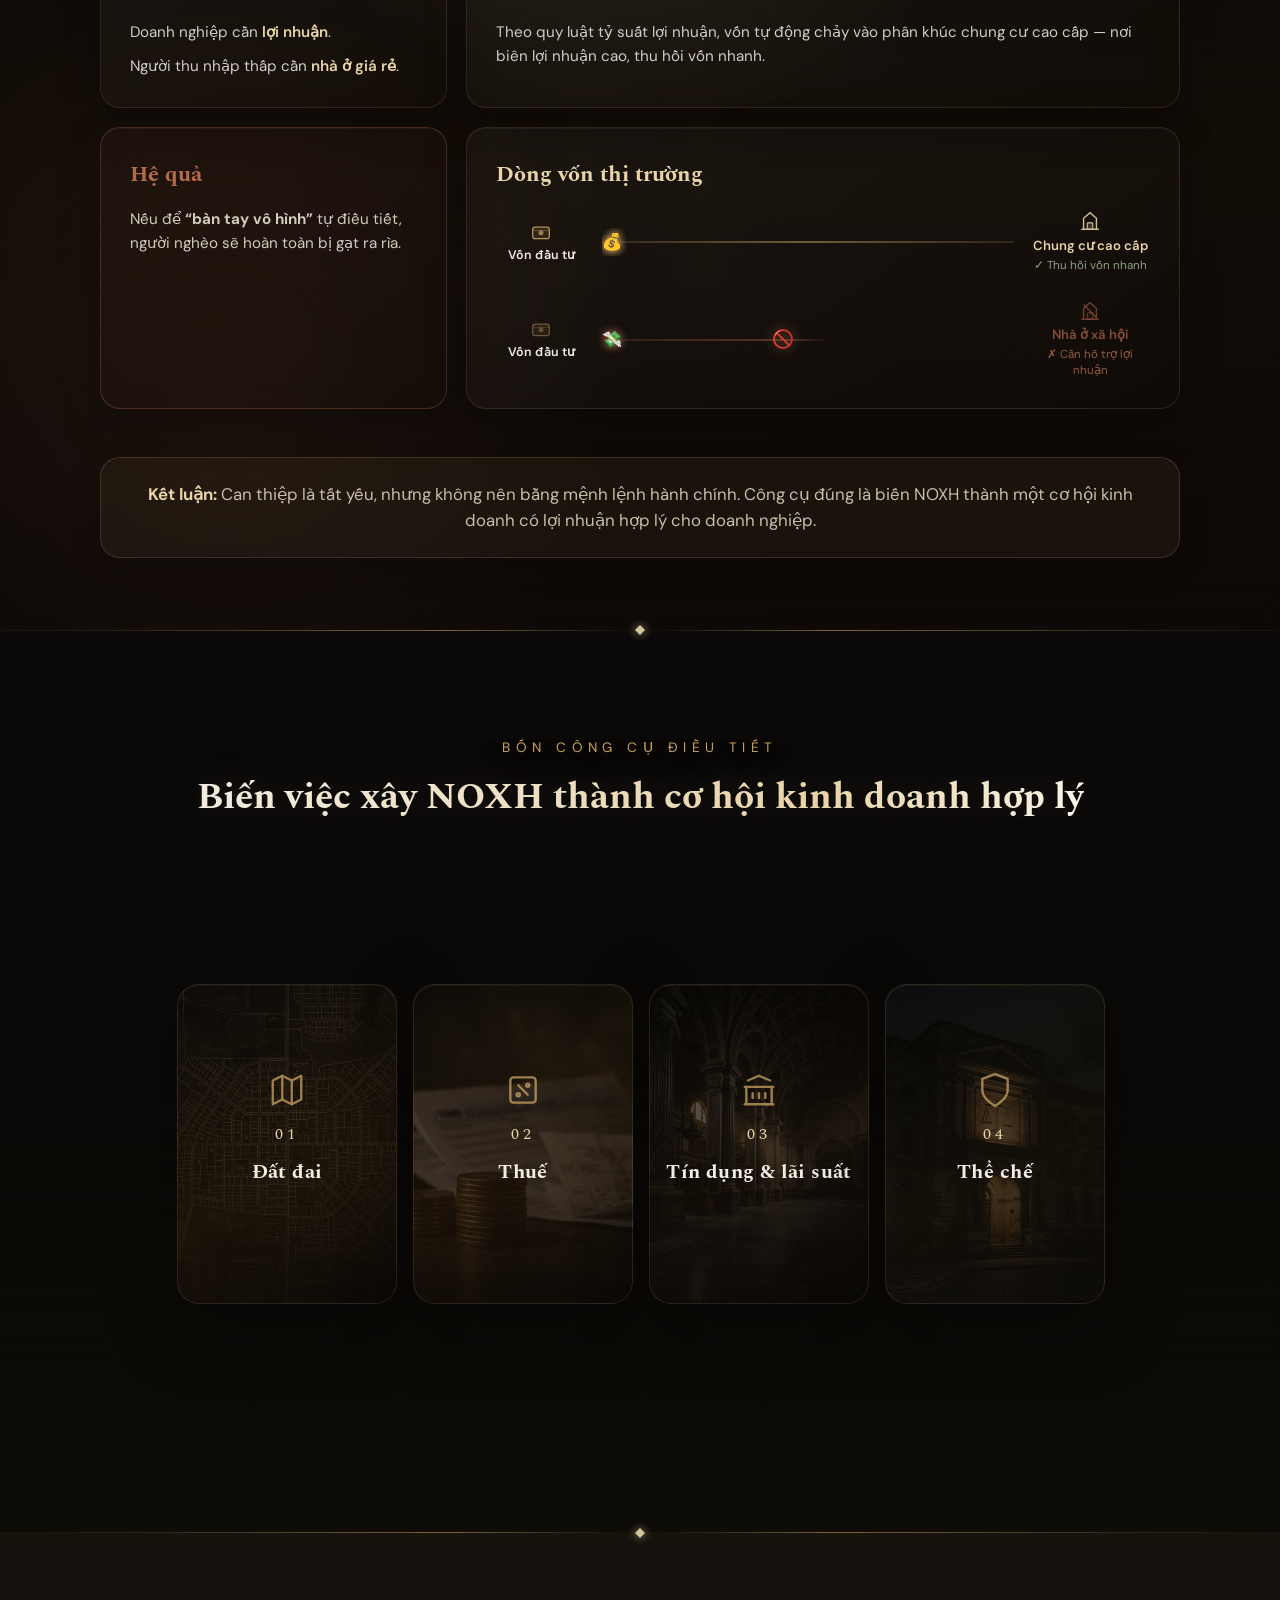
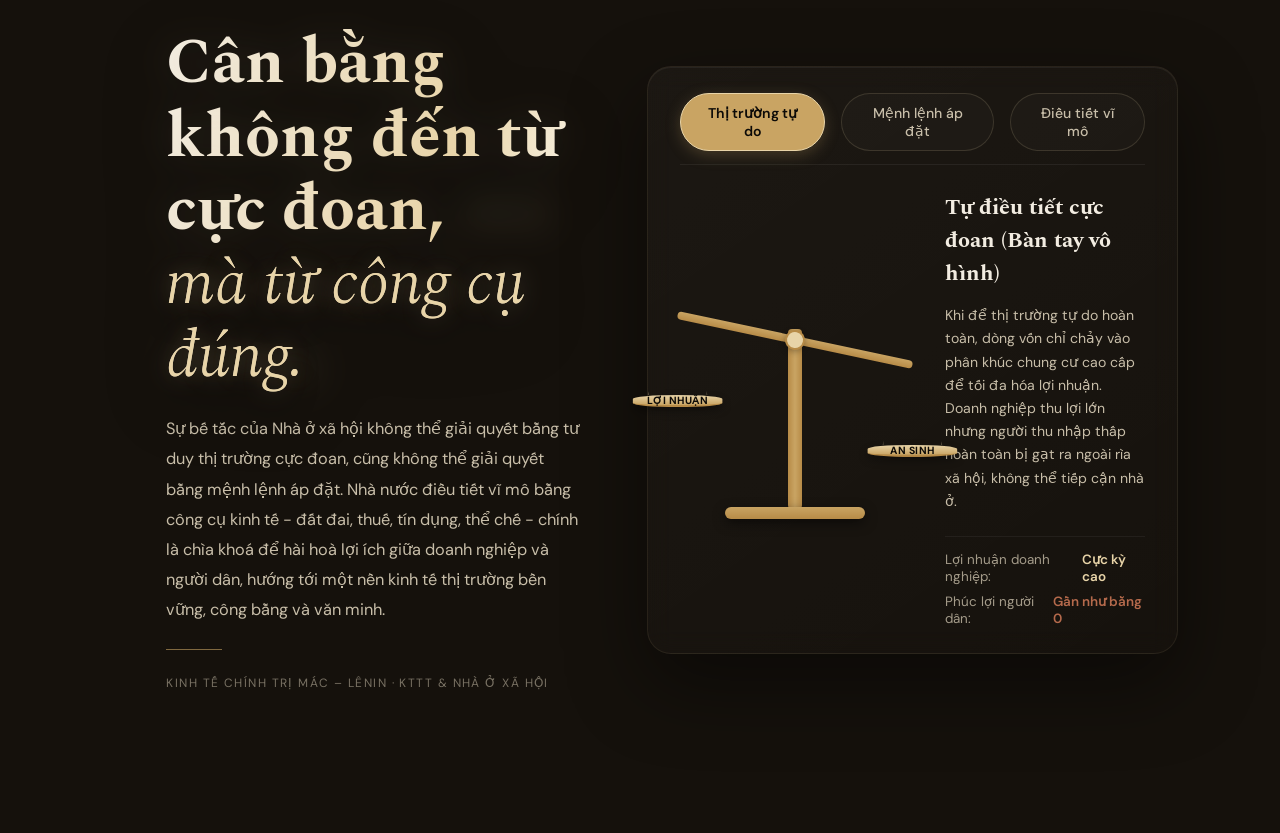
==== commit aaa440c4: "feat: add definitions scene and dynamic nav class toggling" ====
--- a/index.html
+++ b/index.html
@@ -1,19 +1,27 @@
 <!--
-  [AI CONTEXT NOTE]
-  - Project: Interactive presentation on "Bàn Tay Vô Hình và Bàn Tay Nhà Nước - Câu Chuyện Nhà Ở Xã Hội" (Social Housing under Capitalist vs Socialist-oriented Market Economies).
-  - Subject: Marxist-Leninist Political Economy (Kinh tế chính trị Mác – Lênin).
-  - Role of this file: Main HTML structure, layout, text content, SVG diagrams, and embedding style.css and script.js.
-  - Sections:
-    1. Preloader & Navigation
-    2. Scene 1: Hero (Intro, custom canvas/svg layout)
-    3. Scene 2: Part I - General Basis (Thesis 1)
-    4. Scene 3: Two Models Comparison (TBCN vs ĐH XHCN panels)
-    5. Scene 4: Video / Perspective (Embedded Youtube player)
-    6. Scene 5: Part II - Core Issue (Thesis 2)
-    7. Scene 6: Four Regulatory Tools (Interaction cards: Land, Tax, Credit, System)
-    8. Scene 7: Conclusion
+  =========================================
+  GHI CHÚ DỰ ÁN (PROJECT OVERVIEW & CONTEXT)
+  =========================================
+  - Tên dự án: Trang trình chiếu tương tác "Bàn Tay Vô Hình và Bàn Tay Nhà Nước - Câu Chuyện Nhà Ở Xã Hội"
+  - Môn học: Kinh tế chính trị Mác – Lênin (Marxist-Leninist Political Economy).
+  - Vai trò của file này: Chứa cấu trúc HTML chính, nội dung văn bản, sơ đồ SVG và các thẻ liên kết CSS (style.css) cùng Javascript (script.js).
+  
+  Cấu trúc các phần (Sections):
+    1. Preloader & Navigation: Màn hình chờ tải trang và thanh điều hướng cố định (Sticky Navigation) với thanh tiến trình tiến độ đọc.
+    2. Scene 1 - Hero: Phần giới thiệu chính, hiệu ứng hạt bụi vàng (Canvas) và các lớp nền Parallax (sao, mặt trăng, dải sáng aurora).
+    3. Scene 2 - Phần I (Cơ sở lý luận): Giới thiệu khái quát về kinh tế thị trường, các quy luật giá trị, cung - cầu và cạnh tranh.
+    4. Scene 3 - Định nghĩa & Đối chiếu:
+       - Định nghĩa chi tiết về KTTT Tư bản chủ nghĩa và KTTT Định hướng XHCN.
+       - Bảng so sánh tương tác (Accordion panels) giữa 2 mô hình (Sở hữu, Mục tiêu, Phân phối, Vai trò Nhà nước, Công bằng).
+    5. Scene 4 - Phóng sự thực tế: Nhúng trình phát video Youtube về thực trạng nhà ở xã hội (NOXH).
+    6. Scene 5 - Phần II (Vấn đề cốt lõi): Sử dụng Bento Grid hiển thị mâu thuẫn cốt lõi giữa lợi nhuận doanh nghiệp và nhu cầu của người nghèo.
+       - Có sơ đồ động mô phỏng dòng vốn thị trường chảy vào phân khúc cao cấp thay vì NOXH khi thiếu sự can thiệp.
+    7. Scene 6 - Bốn công cụ điều tiết: Thiết kế lưới thẻ tương tác 3D (Đất đai, Thuế, Lãi suất, Thể chế) nhằm biến xây dựng NOXH thành cơ hội kinh doanh hợp lý.
+    8. Scene 7 - Kết luận & Cán cân tương tác: Mô phỏng cán cân công lý/kinh tế để người dùng tương tác lựa chọn 3 chế độ:
+       - Thị trường tự do (Tự điều tiết cực đoan) -> Lợi nhuận cao, An sinh bằng 0.
+       - Mệnh lệnh áp đặt -> Triệt tiêu động lực kinh doanh.
+       - Điều tiết vĩ mô -> Hài hòa lợi ích giữa Lợi nhuận và An sinh.
 -->
-<!-- Re-trigger deployment build -->
 <!doctype html>
 <html lang="vi">
 
@@ -31,7 +39,7 @@
 
 <body>
 
-  <!-- PRELOADER -->
+  <!-- PRELOADER: Màn hình chờ khi tải trang. Giúp che đi quá trình tải hình ảnh nền nặng và khởi tạo Canvas. -->
   <div id="preloader">
     <div class="preloader-content">
       <div class="preloader-line">
@@ -41,9 +49,13 @@
     </div>
   </div>
 
+  <!-- THANH TIẾN TRÌNH & NÚT ĐIỀU HƯỚNG NHANH -->
+  <!-- #progress: Thanh chạy dọc đầu trang thể hiện % cuộn trang của người dùng -->
   <div id="progress"></div>
+  <!-- #section-dots: Chứa các dấu chấm nhỏ bên phải màn hình để chuyển nhanh đến các Scene -->
   <div id="section-dots" aria-label="Điều hướng từng phần"></div>
 
+  <!-- NAVIGATION HEADER: Thanh tiêu đề đầu trang. Tự động thu nhỏ và đổi màu khi cuộn trang (nav-scrolled). -->
   <nav>
     <div class="nav-logo">KTTT · NOXH</div>
     <div class="nav-title" id="nav-center-title"></div>
@@ -54,18 +66,22 @@
         </svg></span></div>
   </nav>
 
-  <!-- SCENE 1: HERO -->
+  <!-- SCENE 1: HERO (PHẦN MỞ ĐẦU)
+       - Chứa tiêu đề chính đầy ấn tượng với hiệu ứng chữ phát sáng.
+       - Các thẻ div nền tạo chiều sâu không gian Parallax di chuyển theo chuột.
+       - Thẻ canvas để chạy script vẽ các hạt bụi vàng chuyển động ngẫu nhiên.
+  -->
   <section class="scene" id="scene-hero" data-dot-label="Mở đầu">
 
-    <!-- Background layers -->
-    <div class="stars" aria-hidden="true"></div>
-    <div class="moon" aria-hidden="true"></div>
-    <div id="motes" aria-hidden="true"></div>
-    <div class="atmos" aria-hidden="true"></div>
-    <div class="atmos-2" aria-hidden="true"></div>
+    <!-- Các lớp nền Parallax tạo hiệu ứng 3D chiều sâu không gian -->
+    <div class="stars" aria-hidden="true"></div> <!-- Lớp các vì sao nhấp nháy -->
+    <div class="moon" aria-hidden="true"></div> <!-- Lớp mặt trăng phát sáng -->
+    <div id="motes" aria-hidden="true"></div> <!-- Lớp bụi mờ ảo -->
+    <div class="atmos" aria-hidden="true"></div> <!-- Dải sáng nền 1 -->
+    <div class="atmos-2" aria-hidden="true"></div> <!-- Dải sáng nền 2 -->
     <!-- Parallax aurora -->
-    <div class="hero-aurora" aria-hidden="true"></div>
-    <!-- Particle canvas -->
+    <div class="hero-aurora" aria-hidden="true"></div> <!-- Hiệu ứng hào quang phát sáng -->
+    <!-- Particle canvas: Nơi JavaScript vẽ hiệu ứng bụi vàng chuyển động liên tục -->
     <canvas id="hero-canvas" aria-hidden="true"></canvas>
 
     <div class="hero-content">
@@ -127,7 +143,10 @@
         <polygon points="5,0 10,5 5,10 0,5" fill="rgba(232,212,168,0.9)" />
       </svg></span></div>
 
-  <!-- SCENE 2: CƠ SỞ CHUNG -->
+  <!-- SCENE 2: CƠ SỞ CHUNG (PHẦN I - LÝ LUẬN NỀN TẢNG)
+       - Trình bày định nghĩa sơ khởi và nguyên lý cốt lõi của kinh tế thị trường.
+       - Lớp hiệu ứng .reveal giúp các phần tử mờ dần và trượt lên khi cuộn tới nhờ IntersectionObserver.
+  -->
   <section class="scene scene-thesis" id="scene-thesis-1" data-dot-label="Cơ sở lý luận">
     <div class="thesis-number">I</div>
     <div class="thesis-eyebrow reveal">Phần I - Cơ sở chung</div>
@@ -146,7 +165,10 @@
         <polygon points="5,0 10,5 5,10 0,5" fill="rgba(232,212,168,0.9)" />
       </svg></span></div>
 
-  <!-- SCENE: ĐỊNH NGHĨA -->
+  <!-- SCENE: ĐỊNH NGHĨA HAI MÔ HÌNH KINH TẾ
+       - Sử dụng lưới định nghĩa (definitions-grid) gồm 2 thẻ định nghĩa lớn.
+       - Giúp người xem nắm bắt nhanh bản chất của KTTT Tư bản chủ nghĩa và KTTT Định hướng XHCN trước khi đi vào so sánh.
+  -->
   <section class="scene" id="scene-definitions" data-dot-label="Định nghĩa">
     <div class="definitions-eyebrow reveal">Khái niệm nền tảng</div>
     <h2 class="definitions-title reveal reveal-delay-1" data-glow="Định nghĩa hai mô hình">Định nghĩa hai mô hình</h2>
@@ -175,7 +197,10 @@
         <polygon points="5,0 10,5 5,10 0,5" fill="rgba(232,212,168,0.9)" />
       </svg></span></div>
 
-  <!-- SCENE 3: HAI MÔ HÌNH -->
+  <!-- SCENE 3: HAI MÔ HÌNH ĐỐI CHIẾU CHI TIẾT (BẢNG TƯƠNG TÁC ACCORDION)
+       - Thiết kế chia đôi màn hình (views-split) với ký tự "VS" ở giữa.
+       - Mỗi bên là một Accordion Panel (.view-panel) cho phép nhấp chuột để mở rộng (.view-details) hiển thị các tiêu chí so sánh.
+  -->
   <section class="scene" id="scene-views" data-dot-label="Hai mô hình">
     <div class="views-eyebrow reveal">Định nghĩa đối chiếu</div>
     <h2 class="views-title reveal reveal-delay-1" data-glow="Hai mô hình, hai điểm xuất phát">Hai mô hình, hai điểm xuất
@@ -226,7 +251,10 @@
         <polygon points="5,0 10,5 5,10 0,5" fill="rgba(232,212,168,0.9)" />
       </svg></span></div>
 
-  <!-- SCENE: VIDEO -->
+  <!-- SCENE: TRÌNH CHIẾU VIDEO THỰC TẾ
+       - Nhúng video Youtube ẩn các thông tin quảng cáo liên quan qua tham số của youtube-nocookie.
+       - Hỗ trợ nút dự phòng (yt-fallback-btn) nếu trình duyệt chặn không cho hiển thị iframe.
+  -->
   <section class="scene" id="scene-video" data-dot-label="Phóng sự thực tế">
     <div class="video-eyebrow reveal">Thước phim ngắn</div>
     <h2 class="video-title reveal reveal-delay-1" data-glow="Góc nhìn thực tế về câu chuyện nhà ở xã hội">Góc nhìn thực
@@ -259,7 +287,10 @@
         <polygon points="5,0 10,5 5,10 0,5" fill="rgba(232,212,168,0.9)" />
       </svg></span></div>
 
-  <!-- SCENE 4: CASE STUDY - BENTO GRID REDESIGN -->
+  <!-- SCENE 4: PHẦN II - VẤN ĐỀ CỐT LÕI (BENTO GRID & SƠ ĐỒ DÒNG VỐN)
+       - Thiết kế kiểu lưới Bento hiện đại (.bento-grid) để trình bày nội dung.
+       - Trực quan hóa mâu thuẫn kinh tế: Dòng vốn tự do bị tắc khi chảy vào Nhà ở xã hội vì biên lợi nhuận thấp, trong khi dễ dàng chảy vào phân khúc cao cấp.
+  -->
   <section class="scene scene-thesis case-study-scene case-study-pro" id="scene-thesis-2"
     data-dot-label="Vấn đề cốt lõi">
     <div class="thesis-number">II</div>
@@ -381,7 +412,10 @@
         <polygon points="5,0 10,5 5,10 0,5" fill="rgba(232,212,168,0.9)" />
       </svg></span></div>
 
-  <!-- SCENE 5: BỐN CÔNG CỤ -->
+  <!-- SCENE 5: BỐN CÔNG CỤ ĐIỀU TIẾT VĨ MÔ CỦA NHÀ NƯỚC
+       - Thiết kế 4 thẻ tương tác (.analysis-card). Khi di chuyển chuột vào, thẻ sẽ nghiêng 3D (3D tilt effect).
+       - Khi nhấp chuột, thẻ mở rộng và thông tin chi tiết được hiển thị ở bảng mô tả phía trên (.analysis-detail-pane) trên giao diện desktop/tablet hoặc mở rộng thẻ trực tiếp trên mobile.
+  -->
   <section class="scene" id="scene-analysis" data-dot-label="Bốn công cụ">
     <div class="analysis-header">
       <div class="analysis-eyebrow">Bốn công cụ điều tiết</div>
@@ -490,7 +524,10 @@
         <polygon points="5,0 10,5 5,10 0,5" fill="rgba(232,212,168,0.9)" />
       </svg></span></div>
 
-  <!-- SCENE 6: KẾT LUẬN -->
+  <!-- SCENE 6: PHẦN KẾT LUẬN & TIỆN ÍCH CÁN CÂN TƯƠNG TÁC (INTERACTIVE BALANCE SCALE)
+       - Cột trái: Tóm tắt bài học chính từ môn học Kinh tế chính trị.
+       - Cột phải: Tiện ích cán cân tương tác mô phỏng 3 trạng thái điều tiết: tự do, áp đặt mệnh lệnh, và điều tiết vĩ mô. Giúp người dùng trực quan hóa được sự thay đổi của cán cân Lợi nhuận vs An sinh.
+  -->
   <section class="scene" id="scene-conclusion" data-dot-label="Kết luận">
     <div class="conclusion-glow"></div>
     <div class="conclusion-grid-wrapper">
--- a/style.css
+++ b/style.css
@@ -1,26 +1,42 @@
 /**
- * [AI CONTEXT NOTE]
- * - Project: Interactive presentation on "Bàn Tay Vô Hình và Bàn Tay Nhà Nước - Câu Chuyện Nhà Ở Xã Hội".
- * - Role of this file: Main stylesheet containing layout, design system (colors, typography), responsive styles, and animations.
- * - Key style sections:
- *   - Custom CSS variables for theme palette (gold, deep dark, sage green, brick red).
- *   - Custom preloader, progress indicators, and fixed layout navigation.
- *   - Parallax, Canvas background positioning, and glow/aurora effects.
- *   - Interactive card layouts, transitions, custom accordion states, and 3D perspective transforms.
- *   - Responsive media queries (@media for desktop, tablet, mobile).
+ * ========================================================
+ * HỆ THỐNG GIAO DIỆN & STYLE CHÍNH (MAIN CSS STYLESHEET)
+ * ========================================================
+ * - Dự án: Trang trình chiếu tương tác "Bàn Tay Vô Hình và Bàn Tay Nhà Nước - Câu Chuyện Nhà Ở Xã Hội".
+ * - Vai trò của file này: Quản lý toàn bộ giao diện, hệ thống lưới hiển thị, màu sắc, phông chữ,
+ *   hiệu ứng chuyển cảnh (transitions), hiệu ứng hạt 3D và giao diện tương thích thiết bị (Responsive).
+ * 
+ * Các phần chính trong CSS:
+ *   - Hệ thống biến CSS (Design Tokens): màu sắc chủ đạo (vàng gold, đỏ gạch, xanh sage, nền tối).
+ *   - CSS Reset & Cấu trúc chung cho các Section (.scene).
+ *   - Trình điều khiển thanh cuộn tiến độ (#progress) và thanh menu (.nav).
+ *   - Hiệu ứng Parallax cho Scene Hero (sao nhấp nháy, mặt trăng trôi, bụi vàng).
+ *   - Lưới Bento Grid cho phân tích dòng vốn bị tắc nghẽn ở Nhà ở xã hội.
+ *   - Khối thiết kế thẻ tương tác 3D với hiệu ứng Hover/Tilt.
+ *   - Widget Cán cân tương tác ở phần kết luận.
  */
+
 :root {
-  --deep: #15110c;
-  --deep2: #0c0a07;
-  --fog: #f2ece1;
-  --mist: #c8bea9;
-  --gold: #c9a463;
-  --gold-bright: #e8d4a8;
+  /* Tông màu nền tối chủ đạo */
+  --deep: #15110c;       /* Màu nâu đen ấm */
+  --deep2: #0c0a07;      /* Màu tối đậm hơn cho độ tương phản */
+  
+  /* Tông màu chữ và phụ trợ */
+  --fog: #f2ece1;        /* Chữ trắng ngà mềm mắt */
+  --mist: #c8bea9;       /* Chữ xám mờ phụ phụ */
+  
+  /* Tông màu vàng ánh kim (Gold) đại diện cho sự sang trọng, tri thức và điều tiết vĩ mô */
+  --gold: #c9a463;       /* Vàng gold trung tính */
+  --gold-bright: #e8d4a8;/* Vàng gold sáng phát quang */
+  --line: rgba(201, 164, 99, 0.16); /* Đường viền gold mờ */
+  
+  /* Tông màu đỏ gạch (Brick) - Đại diện cho Kinh tế Tư bản chủ nghĩa và sự đứt gãy */
   --brick: #b56a4c;
   --brick-soft: rgba(181, 106, 76, 0.14);
+  
+  /* Tông màu xanh lá xám (Sage) - Đại diện cho Kinh tế Định hướng XHCN và sự an sinh bền vững */
   --sage: #8ca17e;
   --sage-soft: rgba(140, 161, 126, 0.14);
-  --line: rgba(201, 164, 99, 0.16);
 }
 
 *,
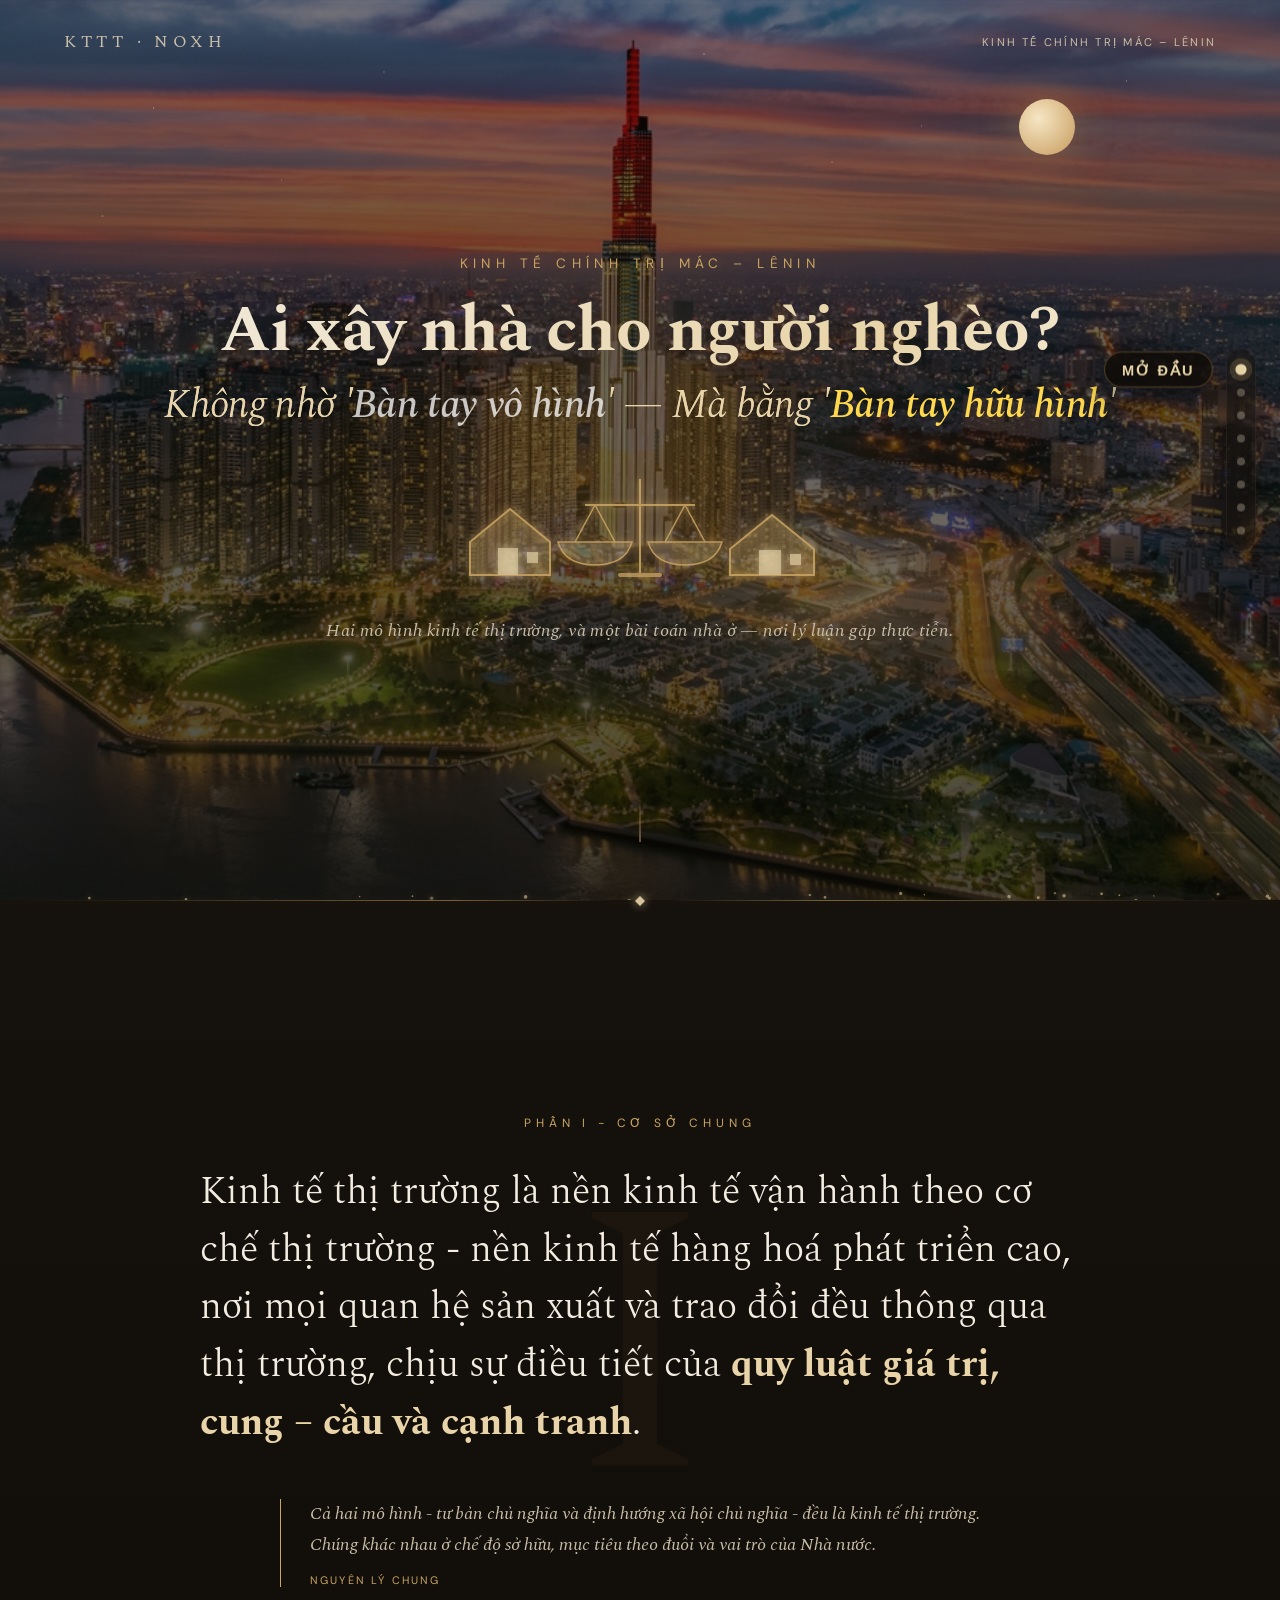
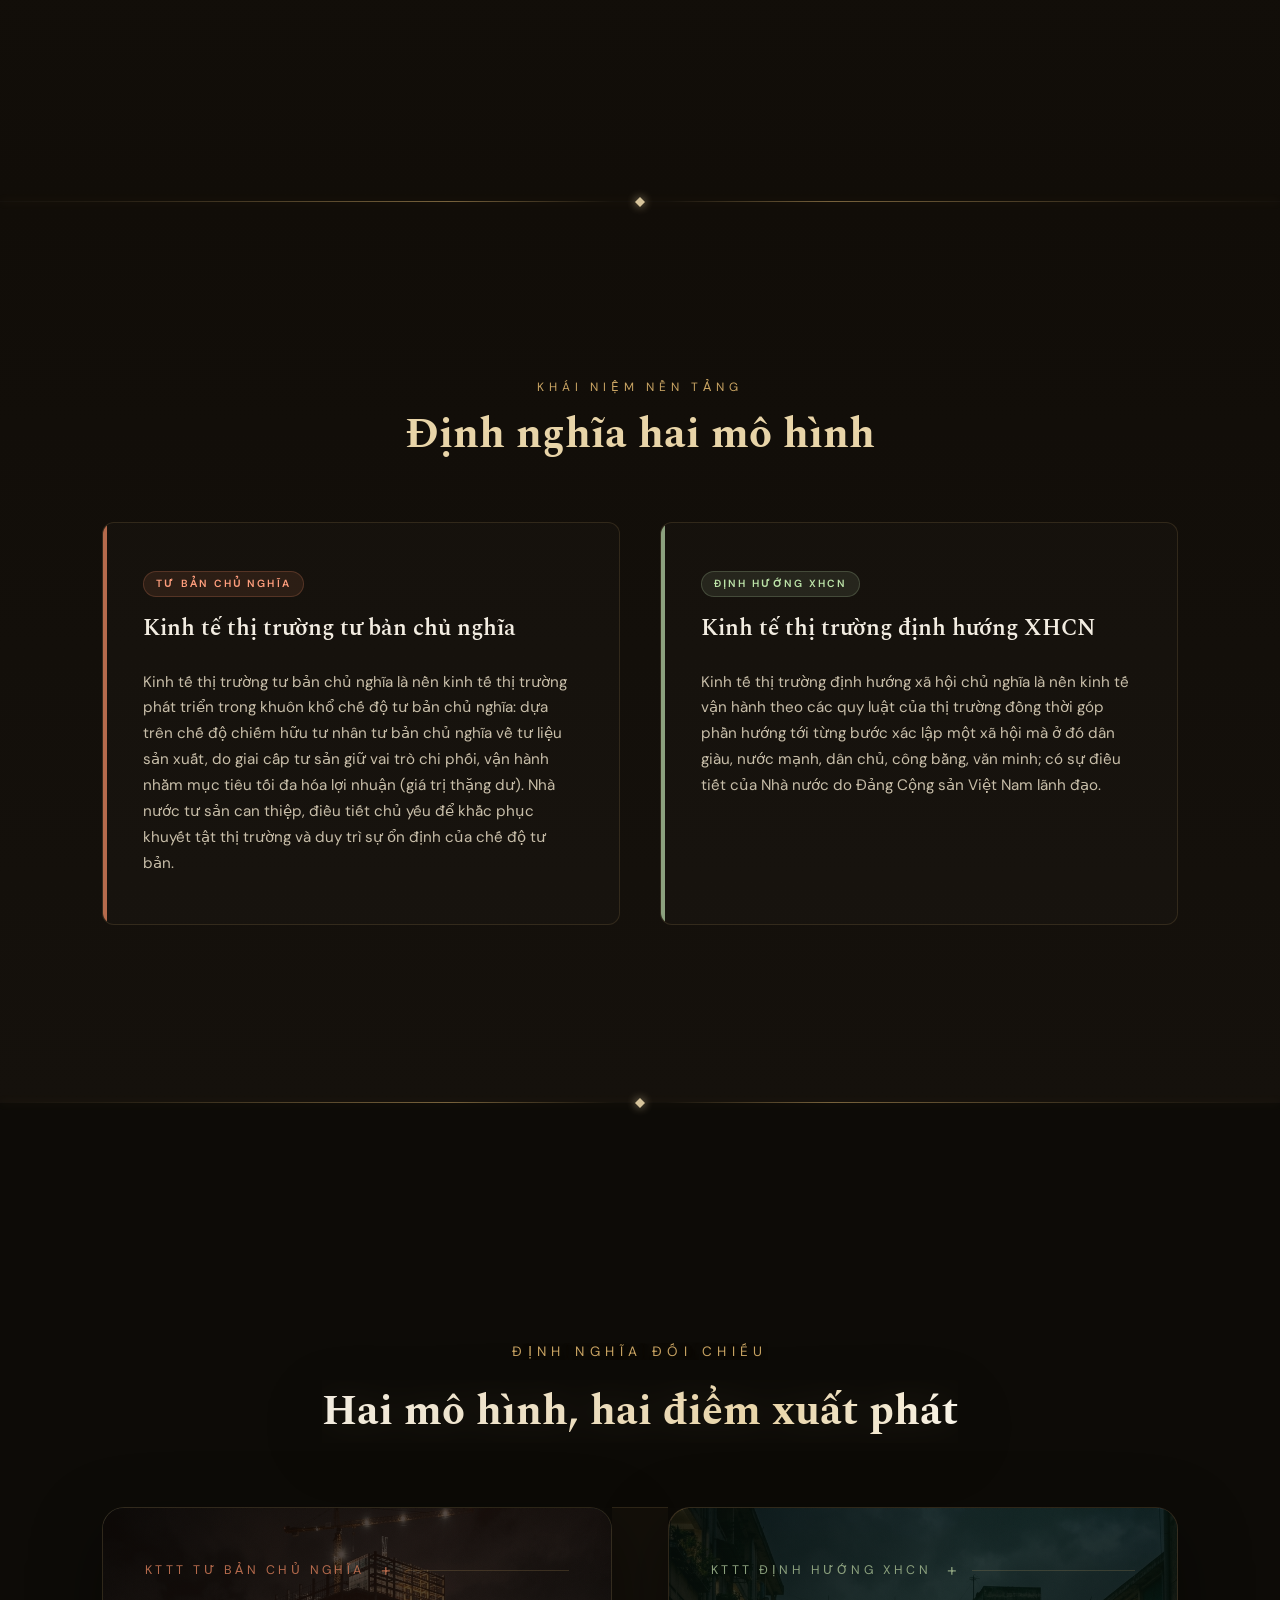
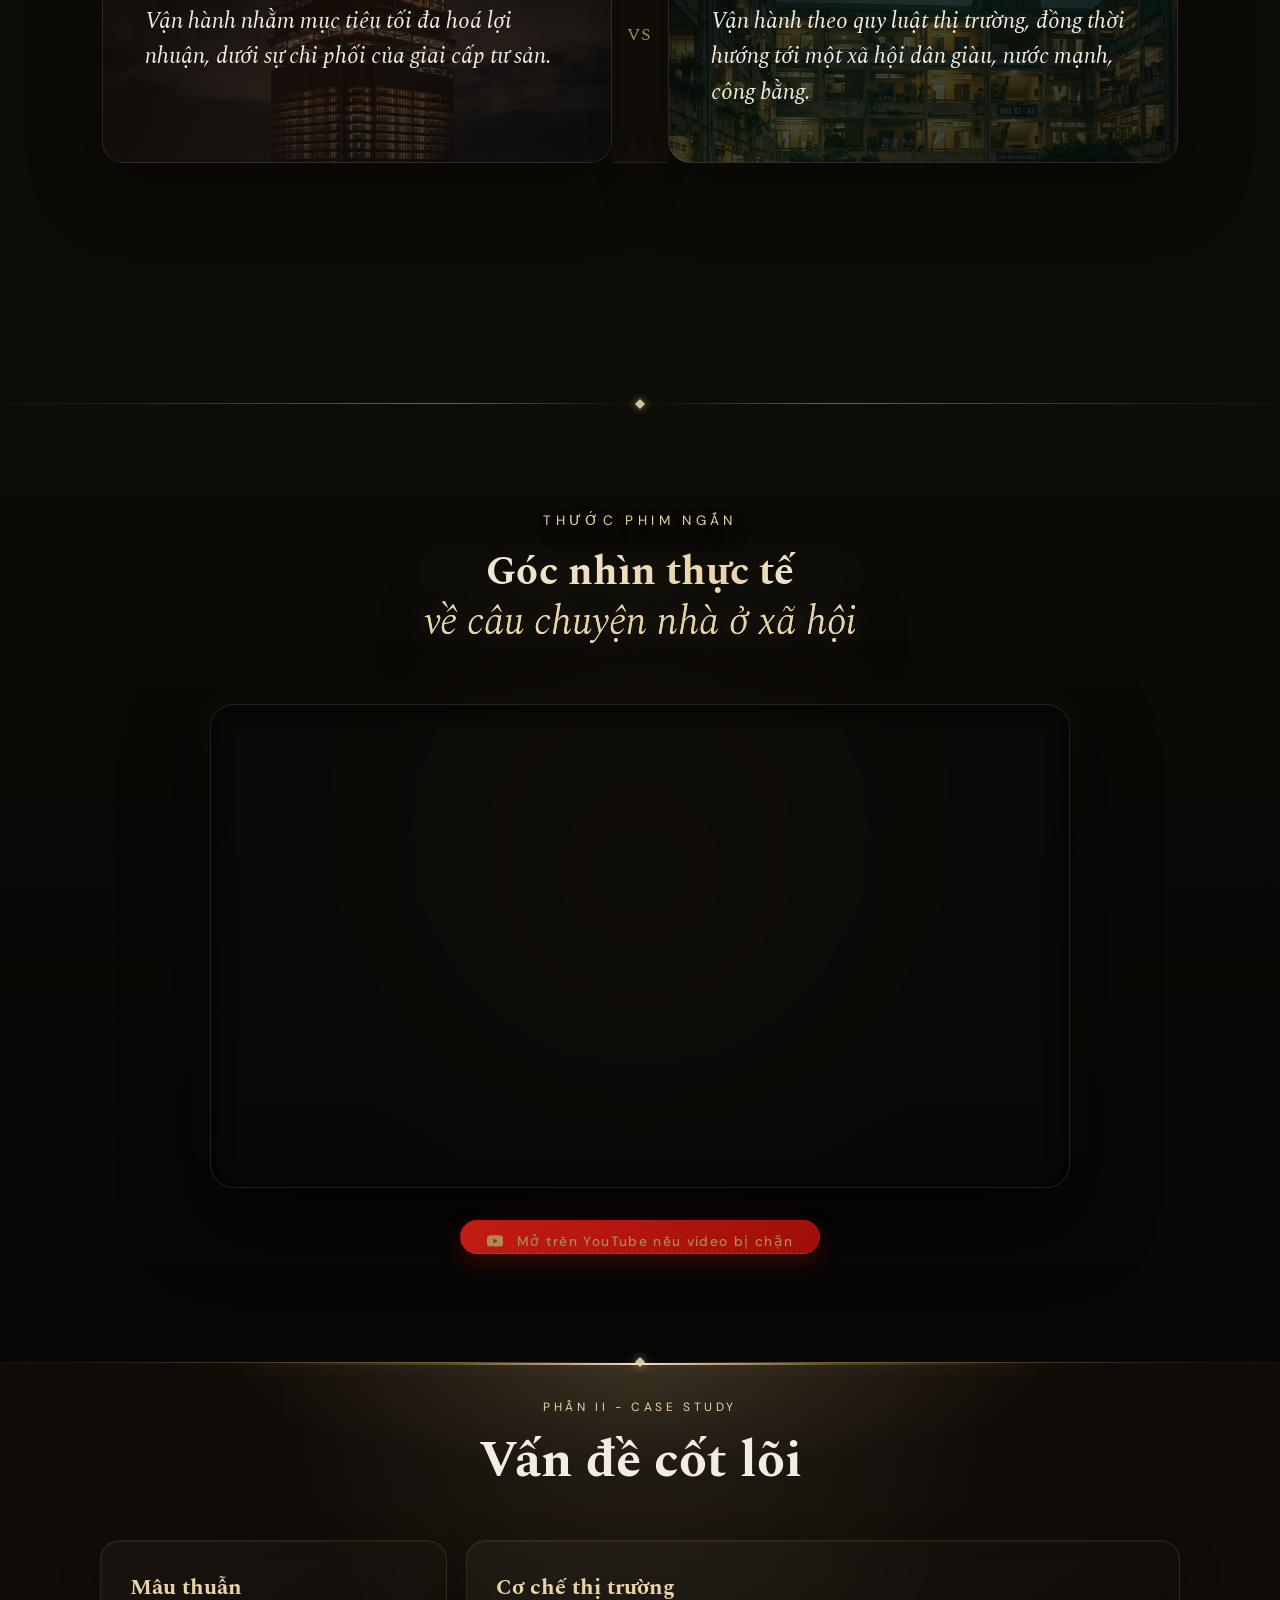
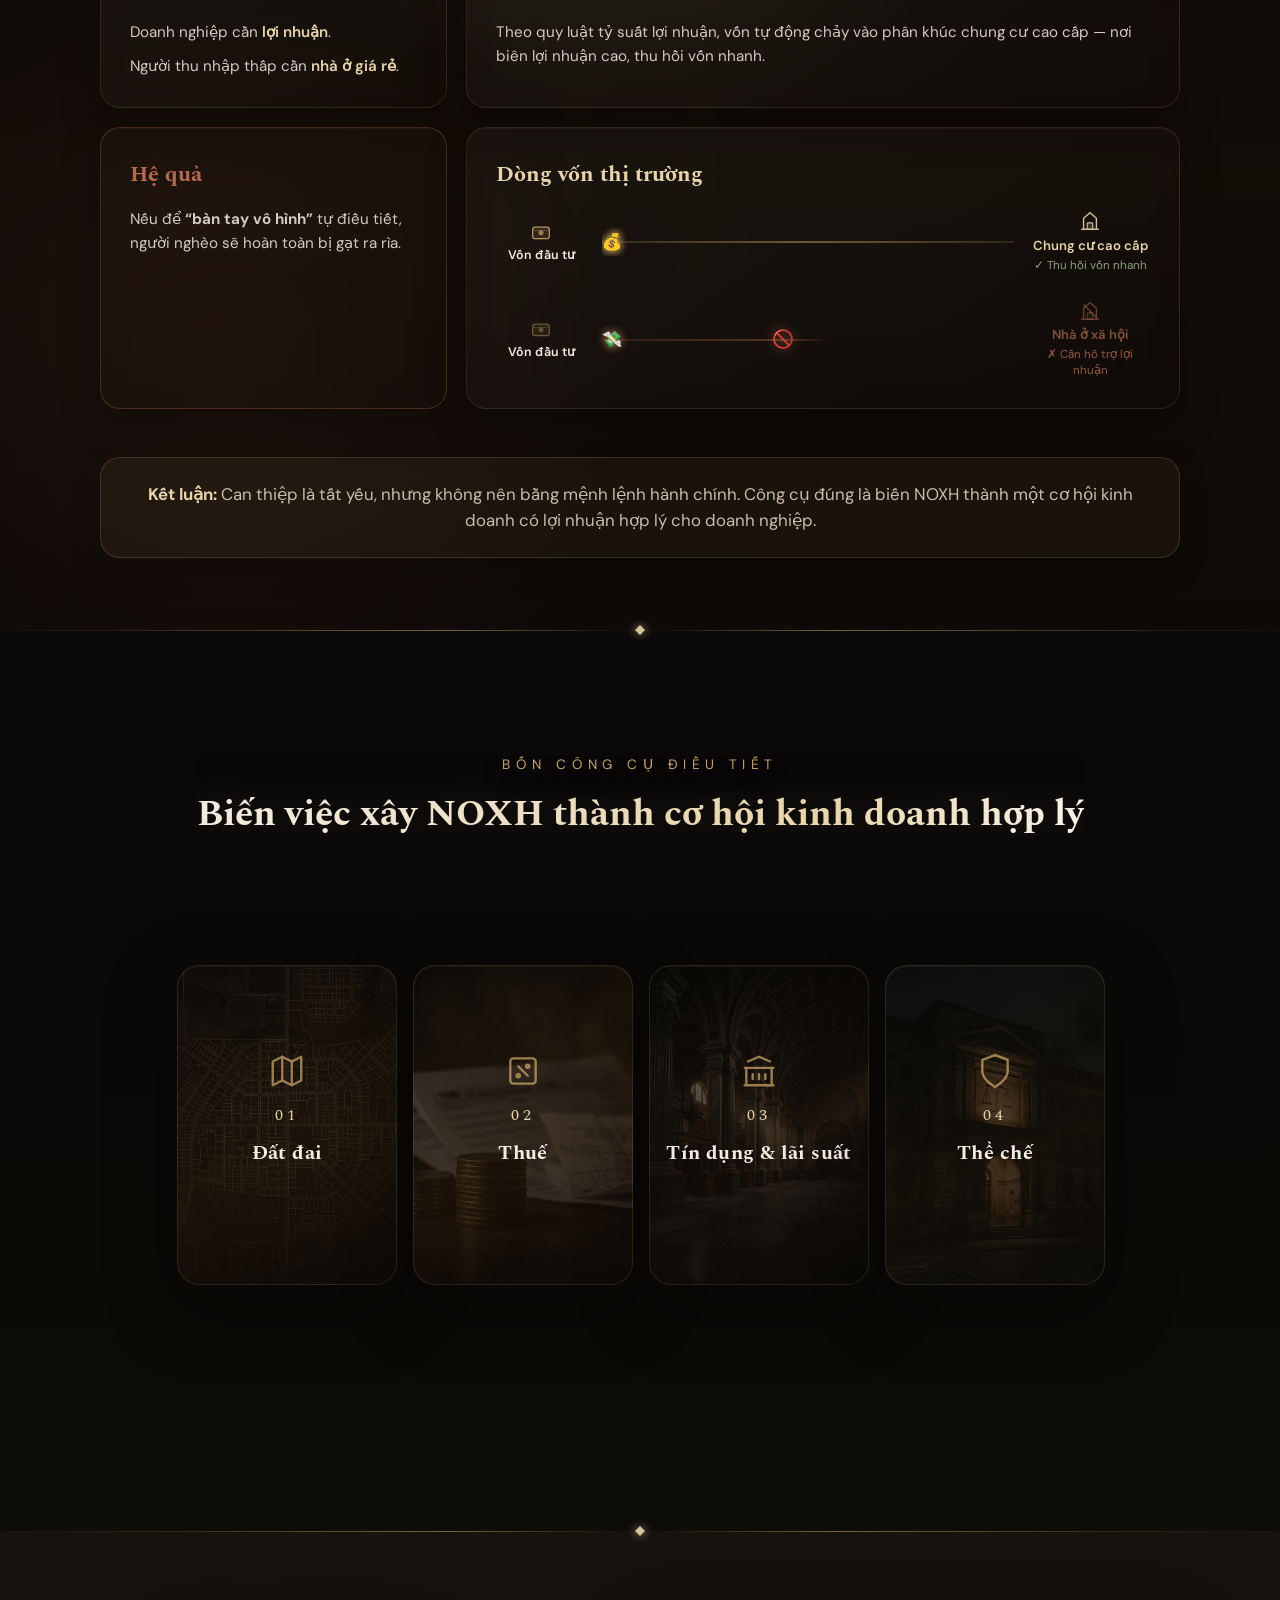
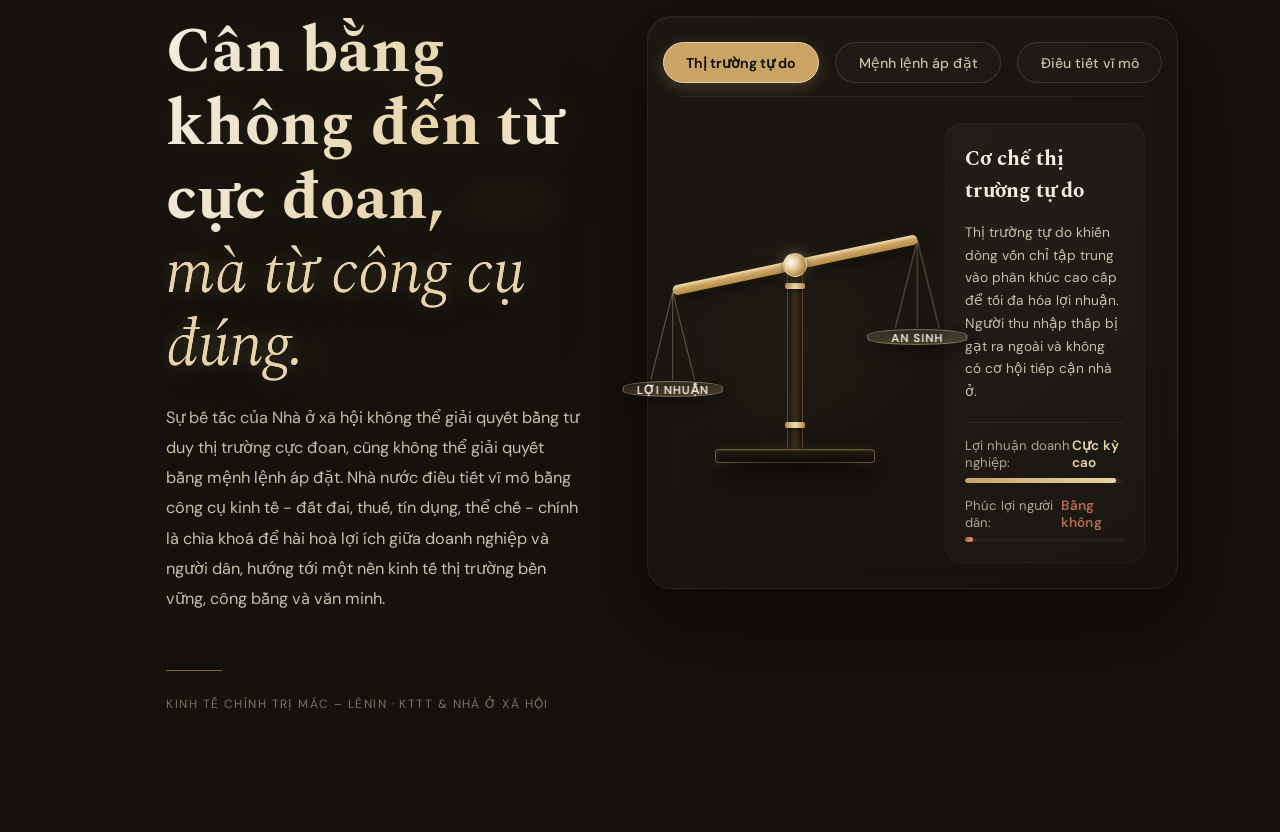
==== commit 11f48c3e: "refactor: update scroll-driven navbar divider animation and enhance balance widget data visualizatio" ====
--- a/index.html
+++ b/index.html
@@ -260,7 +260,7 @@
     <h2 class="video-title reveal reveal-delay-1" data-glow="Góc nhìn thực tế về câu chuyện nhà ở xã hội">Góc nhìn thực
       tế<br><em>về câu chuyện nhà ở xã hội</em></h2>
     <div class="video-wrapper reveal reveal-delay-2">
-      <iframe src="https://www.youtube-nocookie.com/embed/dQw4w9WgXcQ?rel=0&modestbranding=1&playsinline=1"
+      <iframe src="https://www.youtube-nocookie.com/embed/1OV3FjgYM9o?rel=0&modestbranding=1&playsinline=1"
         loading="lazy" title="YouTube video player" frameborder="0" allow="
         accelerometer;
         autoplay;
@@ -271,7 +271,7 @@
         web-share;
       " referrerpolicy="strict-origin-when-cross-origin" allowfullscreen></iframe>
     </div>
-    <a class="yt-fallback-btn" href="https://www.youtube.com/watch?v=dQw4w9WgXcQ" target="_blank"
+    <a class="yt-fallback-btn" href="https://www.youtube.com/watch?v=1OV3FjgYM9o" target="_blank"
       rel="noopener noreferrer">
       <svg class="yt-icon" viewBox="0 0 24 24" width="16" height="16" fill="currentColor"
         style="display:inline-block; vertical-align:middle; margin-right:6px;">
@@ -560,15 +560,23 @@
             <div class="balance-scale-wrapper">
               <div class="scale-base"></div>
               <div class="scale-pillar"></div>
-              <div class="scale-beam" style="--beam-rot: 12deg;">
+              <div class="scale-beam" style="--beam-rot: -12deg;">
                 <!-- Left pan: Lợi nhuận -->
-                <div class="scale-pan pan-left" style="transform: rotate(-12deg);">
-                  <div class="pan-strings"></div>
+                <div class="scale-pan pan-left" style="transform: rotate(12deg);">
+                  <svg class="pan-chains" viewBox="0 0 80 100">
+                    <line x1="40" y1="0" x2="15" y2="100" />
+                    <line x1="40" y1="0" x2="65" y2="100" />
+                    <line x1="40" y1="0" x2="40" y2="100" />
+                  </svg>
                   <div class="pan-plate">Lợi nhuận</div>
                 </div>
                 <!-- Right pan: An sinh -->
-                <div class="scale-pan pan-right" style="transform: rotate(-12deg);">
-                  <div class="pan-strings"></div>
+                <div class="scale-pan pan-right" style="transform: rotate(12deg);">
+                  <svg class="pan-chains" viewBox="0 0 80 100">
+                    <line x1="40" y1="0" x2="15" y2="100" />
+                    <line x1="40" y1="0" x2="65" y2="100" />
+                    <line x1="40" y1="0" x2="40" y2="100" />
+                  </svg>
                   <div class="pan-plate">An sinh</div>
                 </div>
               </div>
@@ -576,18 +584,26 @@
 
             <!-- Nội dung mô tả chi tiết -->
             <div class="balance-info-card">
-              <h4 class="info-card-title">Tự điều tiết cực đoan (Bàn tay vô hình)</h4>
-              <p class="info-card-desc">Khi để thị trường tự do hoàn toàn, dòng vốn chỉ chảy vào phân khúc chung cư cao
-                cấp để tối đa hóa lợi nhuận. Doanh nghiệp thu lợi lớn nhưng người thu nhập thấp hoàn toàn bị gạt ra
-                ngoài rìa xã hội, không thể tiếp cận nhà ở.</p>
+              <h4 class="info-card-title">Cơ chế thị trường tự&nbsp;do</h4>
+              <p class="info-card-desc">Thị trường tự do khiến dòng vốn chỉ tập trung vào phân khúc cao cấp để tối đa hóa lợi nhuận. Người thu nhập thấp bị gạt ra ngoài và không có cơ hội tiếp cận nhà ở.</p>
               <div class="info-card-metric">
-                <div class="metric-row">
-                  <span class="metric-label">Lợi nhuận doanh nghiệp:</span>
-                  <span class="metric-val val-profit val-high">Cực kỳ cao</span>
+                <div class="metric-wrapper">
+                  <div class="metric-row">
+                    <span class="metric-label">Lợi nhuận doanh nghiệp:</span>
+                    <span class="metric-val val-profit val-high">Cực kỳ cao</span>
+                  </div>
+                  <div class="metric-bar-bg">
+                    <div class="metric-bar-fill fill-profit val-high" style="width: 95%;"></div>
+                  </div>
                 </div>
-                <div class="metric-row">
-                  <span class="metric-label">Phúc lợi người dân:</span>
-                  <span class="metric-val val-welfare val-low">Gần như bằng 0</span>
+                <div class="metric-wrapper">
+                  <div class="metric-row">
+                    <span class="metric-label">Phúc lợi người dân:</span>
+                    <span class="metric-val val-welfare val-low">Bằng không</span>
+                  </div>
+                  <div class="metric-bar-bg">
+                    <div class="metric-bar-fill fill-welfare val-low" style="width: 5%;"></div>
+                  </div>
                 </div>
               </div>
             </div>
--- a/style.css
+++ b/style.css
@@ -18,22 +18,29 @@
 
 :root {
   /* Tông màu nền tối chủ đạo */
-  --deep: #15110c;       /* Màu nâu đen ấm */
-  --deep2: #0c0a07;      /* Màu tối đậm hơn cho độ tương phản */
-  
+  --deep: #15110c;
+  /* Màu nâu đen ấm */
+  --deep2: #0c0a07;
+  /* Màu tối đậm hơn cho độ tương phản */
+
   /* Tông màu chữ và phụ trợ */
-  --fog: #f2ece1;        /* Chữ trắng ngà mềm mắt */
-  --mist: #c8bea9;       /* Chữ xám mờ phụ phụ */
-  
+  --fog: #f2ece1;
+  /* Chữ trắng ngà mềm mắt */
+  --mist: #c8bea9;
+  /* Chữ xám mờ phụ phụ */
+
   /* Tông màu vàng ánh kim (Gold) đại diện cho sự sang trọng, tri thức và điều tiết vĩ mô */
-  --gold: #c9a463;       /* Vàng gold trung tính */
-  --gold-bright: #e8d4a8;/* Vàng gold sáng phát quang */
-  --line: rgba(201, 164, 99, 0.16); /* Đường viền gold mờ */
-  
+  --gold: #c9a463;
+  /* Vàng gold trung tính */
+  --gold-bright: #e8d4a8;
+  /* Vàng gold sáng phát quang */
+  --line: rgba(201, 164, 99, 0.16);
+  /* Đường viền gold mờ */
+
   /* Tông màu đỏ gạch (Brick) - Đại diện cho Kinh tế Tư bản chủ nghĩa và sự đứt gãy */
   --brick: #b56a4c;
   --brick-soft: rgba(181, 106, 76, 0.14);
-  
+
   /* Tông màu xanh lá xám (Sage) - Đại diện cho Kinh tế Định hướng XHCN và sự an sinh bền vững */
   --sage: #8ca17e;
   --sage-soft: rgba(140, 161, 126, 0.14);
@@ -138,7 +145,7 @@
   opacity: 0;
   /* Hidden by default on Hero section */
   transform-origin: center;
-  transition: opacity 0.5s ease, background 0.8s ease;
+  transition: opacity 0.2s ease, background 0.8s ease;
   z-index: 200;
 }
 
@@ -1274,7 +1281,7 @@
   justify-content: center;
   width: 100%;
   position: relative;
-  margin-top: 5vh;
+  margin-top: 1vh;
   min-height: 560px;
 }
 
@@ -1663,7 +1670,7 @@
   justify-content: flex-start;
   /* Prevent upward overflow */
   text-align: center;
-  padding: 70px 8vw 20px;
+  padding: 60px 8vw 15px;
   /* Push content down to avoid navbar */
   position: relative;
   scroll-margin-top: 60px;
@@ -1694,9 +1701,9 @@
   width: 100%;
   max-width: 1240px;
   margin: 1.5rem auto auto auto;
-  /* Vertically center in remaining space safely */
+  /* Align to top to prevent vertical layout shifting during state changes */
   padding: 0 4rem;
-  align-items: center;
+  align-items: flex-start;
   z-index: 2;
   position: relative;
 }
@@ -1719,7 +1726,7 @@
 }
 
 .conclusion-text-col .conclusion-divider {
-  margin: 1.5rem 0;
+  margin: 3.5rem 0 1.5rem 0;
 }
 
 .conclusion-widget-col {
@@ -1732,6 +1739,7 @@
 .conclusion-balance-widget {
   width: 100%;
   max-width: 620px;
+  min-height: 400px;
   margin-top: 0;
   background: linear-gradient(145deg, rgba(255, 255, 255, 0.03), rgba(255, 255, 255, 0.006));
   border: 1px solid rgba(232, 212, 168, 0.08);
@@ -1767,6 +1775,7 @@
   cursor: pointer;
   font-size: 0.88rem;
   font-weight: 500;
+  white-space: nowrap;
   transition: all 0.35s cubic-bezier(0.25, 0.8, 0.25, 1);
   font-family: inherit;
 }
@@ -1795,67 +1804,120 @@
 /* Balance Scale Graphics */
 .balance-scale-wrapper {
   position: relative;
-  height: 260px;
+  height: 290px;
   width: 100%;
   display: flex;
   justify-content: center;
   align-items: flex-end;
-  padding-bottom: 20px;
+  padding-bottom: 25px;
+  background: radial-gradient(circle at 50% 50%, rgba(201, 164, 99, 0.04) 0%, transparent 70%);
 }
 
 .scale-base {
-  width: 140px;
-  height: 12px;
-  background: linear-gradient(180deg, #c9a463, #b78b47);
-  border-radius: 6px;
-  box-shadow: 0 4px 12px rgba(0, 0, 0, 0.5);
+  width: 160px;
+  height: 14px;
+  background: linear-gradient(180deg, #241c13 0%, #120e0a 100%);
+  border: 1px solid rgba(201, 164, 99, 0.45);
+  border-radius: 4px;
+  box-shadow:
+    0 12px 30px rgba(0, 0, 0, 0.7),
+    inset 0 1px 0 rgba(255, 255, 255, 0.1),
+    0 0 15px rgba(201, 164, 99, 0.15);
   z-index: 2;
+  position: relative;
+}
+
+.scale-base::after {
+  content: '';
+  position: absolute;
+  bottom: -6px;
+  left: 5%;
+  width: 90%;
+  height: 6px;
+  background: #000;
+  border-radius: 50%;
+  filter: blur(4px);
+  opacity: 0.8;
+  z-index: -1;
 }
 
 .scale-pillar {
-  width: 14px;
-  height: 180px;
-  background: linear-gradient(90deg, #b78b47, #c9a463, #b78b47);
+  width: 16px;
+  height: 200px;
+  background: linear-gradient(90deg, #1c150e 0%, #3a2d1d 50%, #1c150e 100%);
+  border-left: 1px solid rgba(201, 164, 99, 0.35);
+  border-right: 1px solid rgba(201, 164, 99, 0.35);
   position: absolute;
   left: 50%;
-  bottom: 30px;
+  bottom: 35px;
   transform: translateX(-50%);
-  border-radius: 4px;
+  border-radius: 4px 4px 0 0;
   z-index: 1;
 }
 
+/* Decorative metallic collars on the pillar */
+.scale-pillar::before {
+  content: '';
+  position: absolute;
+  top: 30px;
+  left: -3px;
+  right: -3px;
+  height: 6px;
+  background: linear-gradient(90deg, #b78b47, #f3deb0, #b78b47);
+  border-radius: 2px;
+  box-shadow: 0 2px 4px rgba(0, 0, 0, 0.4);
+}
+
+.scale-pillar::after {
+  content: '';
+  position: absolute;
+  bottom: 25px;
+  left: -3px;
+  right: -3px;
+  height: 6px;
+  background: linear-gradient(90deg, #b78b47, #f3deb0, #b78b47);
+  border-radius: 2px;
+  box-shadow: 0 2px 4px rgba(0, 0, 0, 0.4);
+}
+
 .scale-beam {
-  width: 240px;
-  height: 8px;
-  background: linear-gradient(180deg, #c9a463, #b78b47);
+  width: 250px;
+  height: 10px;
+  background: linear-gradient(180deg, #f3deb0 0%, #c9a463 45%, #b78b47 100%);
   position: absolute;
   left: 50%;
-  bottom: 195px;
+  bottom: 218px;
   transform-origin: center center;
   transform: translateX(-50%) rotate(var(--beam-rot, 0deg));
   transition: transform 0.8s cubic-bezier(0.25, 1, 0.5, 1);
-  border-radius: 4px;
+  border-radius: 6px;
   z-index: 3;
-}
-
+  box-shadow:
+    0 4px 12px rgba(0, 0, 0, 0.5),
+    0 0 10px rgba(201, 164, 99, 0.1);
+}
+
+/* Central pivot hinge - glowing gem design */
 .scale-beam::after {
   content: '';
-  width: 20px;
-  height: 20px;
-  background: #e8d4a8;
-  border: 2px solid #b78b47;
+  width: 24px;
+  height: 24px;
+  background: radial-gradient(circle at 35% 35%, #ffffff 0%, #e8d4a8 30%, #b78b47 70%, #5c431b 100%);
+  border: 1px solid rgba(255, 255, 255, 0.35);
   border-radius: 50%;
   position: absolute;
   left: 50%;
   top: 50%;
   transform: translate(-50%, -50%);
-  box-shadow: 0 2px 6px rgba(0, 0, 0, 0.3);
+  box-shadow:
+    0 3px 8px rgba(0, 0, 0, 0.5),
+    0 0 15px rgba(232, 212, 168, 0.4);
 }
 
 .scale-pan {
   position: absolute;
-  top: 4px;
-  width: 90px;
+  top: 5px;
+  width: 100px;
   display: flex;
   flex-direction: column;
   align-items: center;
@@ -1865,39 +1927,123 @@
 }
 
 .pan-left {
-  left: -45px;
+  left: -50px;
 }
 
 .pan-right {
-  right: -45px;
-}
-
-.pan-strings {
-  width: 60px;
-  height: 80px;
-  border-left: 1px solid rgba(232, 212, 168, 0.45);
-  border-right: 1px solid rgba(232, 212, 168, 0.45);
-  clip-path: polygon(50% 0%, 0% 100%, 100% 100%);
-  background: transparent;
+  right: -50px;
+}
+
+.pan-chains {
+  width: 70px;
+  height: 90px;
+  display: block;
+}
+
+.pan-chains line {
+  stroke: var(--gold-bright);
+  stroke-width: 1.2px;
+  opacity: 0.35;
+  transition: stroke 0.5s ease, opacity 0.5s ease;
 }
 
 .pan-plate {
-  width: 90px;
-  height: 12px;
-  background: linear-gradient(180deg, #e8d4a8, #c9a463);
-  border-radius: 50% / 4px;
-  border-bottom: 2px solid #b78b47;
-  color: var(--deep2);
-  font-size: 0.65rem;
-  font-weight: 700;
+  width: 100px;
+  height: 16px;
+  background: linear-gradient(180deg, rgba(255, 255, 255, 0.08) 0%, rgba(201, 164, 99, 0.25) 100%);
+  border: 1px solid rgba(232, 212, 168, 0.4);
+  border-radius: 50% / 6px;
+  color: var(--fog);
+  font-size: 0.72rem;
+  font-weight: 600;
   text-transform: uppercase;
-  letter-spacing: 0.05em;
+  letter-spacing: 0.08em;
   text-align: center;
-  padding-top: 1px;
-  box-shadow: 0 4px 8px rgba(0, 0, 0, 0.35);
+  padding-top: 2px;
+  box-shadow: 0 6px 15px rgba(0, 0, 0, 0.4);
   display: flex;
   align-items: center;
   justify-content: center;
+  position: relative;
+  transition: all 0.5s ease;
+  backdrop-filter: blur(4px);
+  -webkit-backdrop-filter: blur(4px);
+}
+
+/* Dynamic State Styling based on .state-free, .state-force, .state-macro */
+
+/* FREE STATE */
+.state-free .pan-left .pan-plate {
+  border-color: rgba(232, 212, 168, 0.85);
+  box-shadow:
+    0 0 25px rgba(232, 212, 168, 0.6),
+    0 8px 20px rgba(0, 0, 0, 0.5);
+  color: #ffffff;
+  background: linear-gradient(180deg, rgba(255, 255, 255, 0.15) 0%, rgba(201, 164, 99, 0.45) 100%);
+}
+
+.state-free .pan-left .pan-chains line {
+  opacity: 0.85;
+  stroke: #ffffff;
+}
+
+.state-free .pan-right .pan-plate {
+  opacity: 0.35;
+  border-color: rgba(255, 255, 255, 0.05);
+  box-shadow: 0 2px 5px rgba(0, 0, 0, 0.2);
+}
+
+.state-free .pan-right .pan-chains line {
+  opacity: 0.15;
+}
+
+/* FORCE STATE */
+.state-force .pan-left .pan-plate {
+  opacity: 0.35;
+  border-color: rgba(255, 255, 255, 0.05);
+  box-shadow: 0 2px 5px rgba(0, 0, 0, 0.2);
+}
+
+.state-force .pan-left .pan-chains line {
+  opacity: 0.15;
+}
+
+.state-force .pan-right .pan-plate {
+  opacity: 0.35;
+  border-color: rgba(255, 255, 255, 0.05);
+  box-shadow: 0 2px 5px rgba(0, 0, 0, 0.2);
+}
+
+.state-force .pan-right .pan-chains line {
+  opacity: 0.15;
+}
+
+/* MACRO STATE */
+.state-macro .pan-left .pan-plate {
+  border-color: rgba(201, 164, 99, 0.7);
+  box-shadow:
+    0 0 20px rgba(201, 164, 99, 0.4),
+    0 8px 18px rgba(0, 0, 0, 0.4);
+  background: linear-gradient(180deg, rgba(255, 255, 255, 0.12) 0%, rgba(201, 164, 99, 0.35) 100%);
+  color: #ffffff;
+}
+
+.state-macro .pan-left .pan-chains line {
+  opacity: 0.7;
+}
+
+.state-macro .pan-right .pan-plate {
+  border-color: rgba(140, 161, 126, 0.85);
+  box-shadow:
+    0 0 20px rgba(140, 161, 126, 0.55),
+    0 8px 18px rgba(0, 0, 0, 0.4);
+  background: linear-gradient(180deg, rgba(255, 255, 255, 0.12) 0%, rgba(140, 161, 126, 0.35) 100%);
+  color: #ffffff;
+}
+
+.state-macro .pan-right .pan-chains line {
+  stroke: var(--sage);
+  opacity: 0.7;
 }
 
 /* Info Card */
@@ -1906,48 +2052,66 @@
   flex-direction: column;
   gap: 0.9rem;
   text-align: left;
+  min-height: 235px;
   transition: opacity 0.3s ease, transform 0.3s ease;
+  background: rgba(255, 255, 255, 0.015);
+  border: 1px solid rgba(255, 255, 255, 0.03);
+  border-radius: 16px;
+  padding: 1.2rem;
+  backdrop-filter: blur(4px);
+  -webkit-backdrop-filter: blur(4px);
+  box-shadow: inset 0 1px 0 rgba(255, 255, 255, 0.02);
 }
 
 .info-card-title {
   font-family: 'Spectral', serif;
-  font-size: 1.35rem;
+  font-size: 1.3rem;
   font-weight: 700;
   color: var(--fog);
   margin: 0;
+  letter-spacing: 0.01em;
 }
 
 .info-card-desc {
-  font-size: 0.88rem;
+  font-size: 0.86rem;
   line-height: 1.65;
   color: var(--mist);
   margin: 0;
-  min-height: 80px;
+  min-height: 85px;
 }
 
 .info-card-metric {
   display: flex;
   flex-direction: column;
-  gap: 0.5rem;
-  margin-top: 0.5rem;
+  gap: 0.9rem;
+  margin-top: 0.3rem;
   padding-top: 0.9rem;
-  border-top: 1px solid rgba(255, 255, 255, 0.05);
+  border-top: 1px solid rgba(255, 255, 255, 0.06);
+}
+
+.metric-wrapper {
+  display: flex;
+  flex-direction: column;
+  gap: 0.4rem;
 }
 
 .metric-row {
   display: flex;
   justify-content: space-between;
-  font-size: 0.84rem;
+  align-items: center;
+  font-size: 0.82rem;
 }
 
 .metric-label {
   color: var(--mist);
-  opacity: 0.8;
+  opacity: 0.85;
 }
 
 .metric-val {
   font-weight: 600;
+  font-size: 0.85rem;
   transition: color 0.3s ease;
+  letter-spacing: 0.02em;
 }
 
 .metric-val.val-high {
@@ -1960,6 +2124,53 @@
 
 .metric-val.val-normal {
   color: var(--sage);
+}
+
+/* Metric Progress Bar Styling */
+.metric-bar-bg {
+  width: 100%;
+  height: 5px;
+  background: rgba(255, 255, 255, 0.04);
+  border-radius: 3px;
+  overflow: hidden;
+  box-shadow: inset 0 1px 2px rgba(0, 0, 0, 0.3);
+}
+
+.metric-bar-fill {
+  height: 100%;
+  width: 0%;
+  border-radius: 3px;
+  transition: width 0.7s cubic-bezier(0.25, 1, 0.5, 1), background-color 0.4s ease, box-shadow 0.4s ease;
+}
+
+.metric-bar-fill.fill-profit.val-high {
+  background: linear-gradient(90deg, #c9a463, #e8d4a8);
+  box-shadow: 0 0 8px rgba(232, 212, 168, 0.5);
+}
+
+.metric-bar-fill.fill-profit.val-low {
+  background: linear-gradient(90deg, #b56a4c, #e08e6f);
+  box-shadow: 0 0 8px rgba(181, 106, 76, 0.4);
+}
+
+.metric-bar-fill.fill-profit.val-normal {
+  background: linear-gradient(90deg, #c9a463, #e8d4a8);
+  box-shadow: 0 0 6px rgba(201, 164, 99, 0.4);
+}
+
+.metric-bar-fill.fill-welfare.val-high {
+  background: linear-gradient(90deg, #8ca17e, #bce3a8);
+  box-shadow: 0 0 8px rgba(140, 161, 126, 0.5);
+}
+
+.metric-bar-fill.fill-welfare.val-low {
+  background: linear-gradient(90deg, #b56a4c, #e08e6f);
+  box-shadow: 0 0 8px rgba(181, 106, 76, 0.4);
+}
+
+.metric-bar-fill.fill-welfare.val-normal {
+  background: linear-gradient(90deg, #8ca17e, #bce3a8);
+  box-shadow: 0 0 8px rgba(140, 161, 126, 0.5);
 }
 
 @media (max-width: 900px) {
@@ -2025,6 +2236,19 @@
   color: var(--mist);
   max-width: 600px;
   margin: 0 auto;
+}
+
+/* Premium scroll-reveal word effect */
+.reveal-word {
+  opacity: 0.18;
+  transition: opacity 0.5s cubic-bezier(0.25, 0.8, 0.25, 1), text-shadow 0.5s ease;
+  display: inline;
+}
+
+.reveal-word.active {
+  opacity: 1;
+  color: var(--fog);
+  text-shadow: 0 0 8px rgba(242, 236, 225, 0.25);
 }
 
 .conclusion-divider {
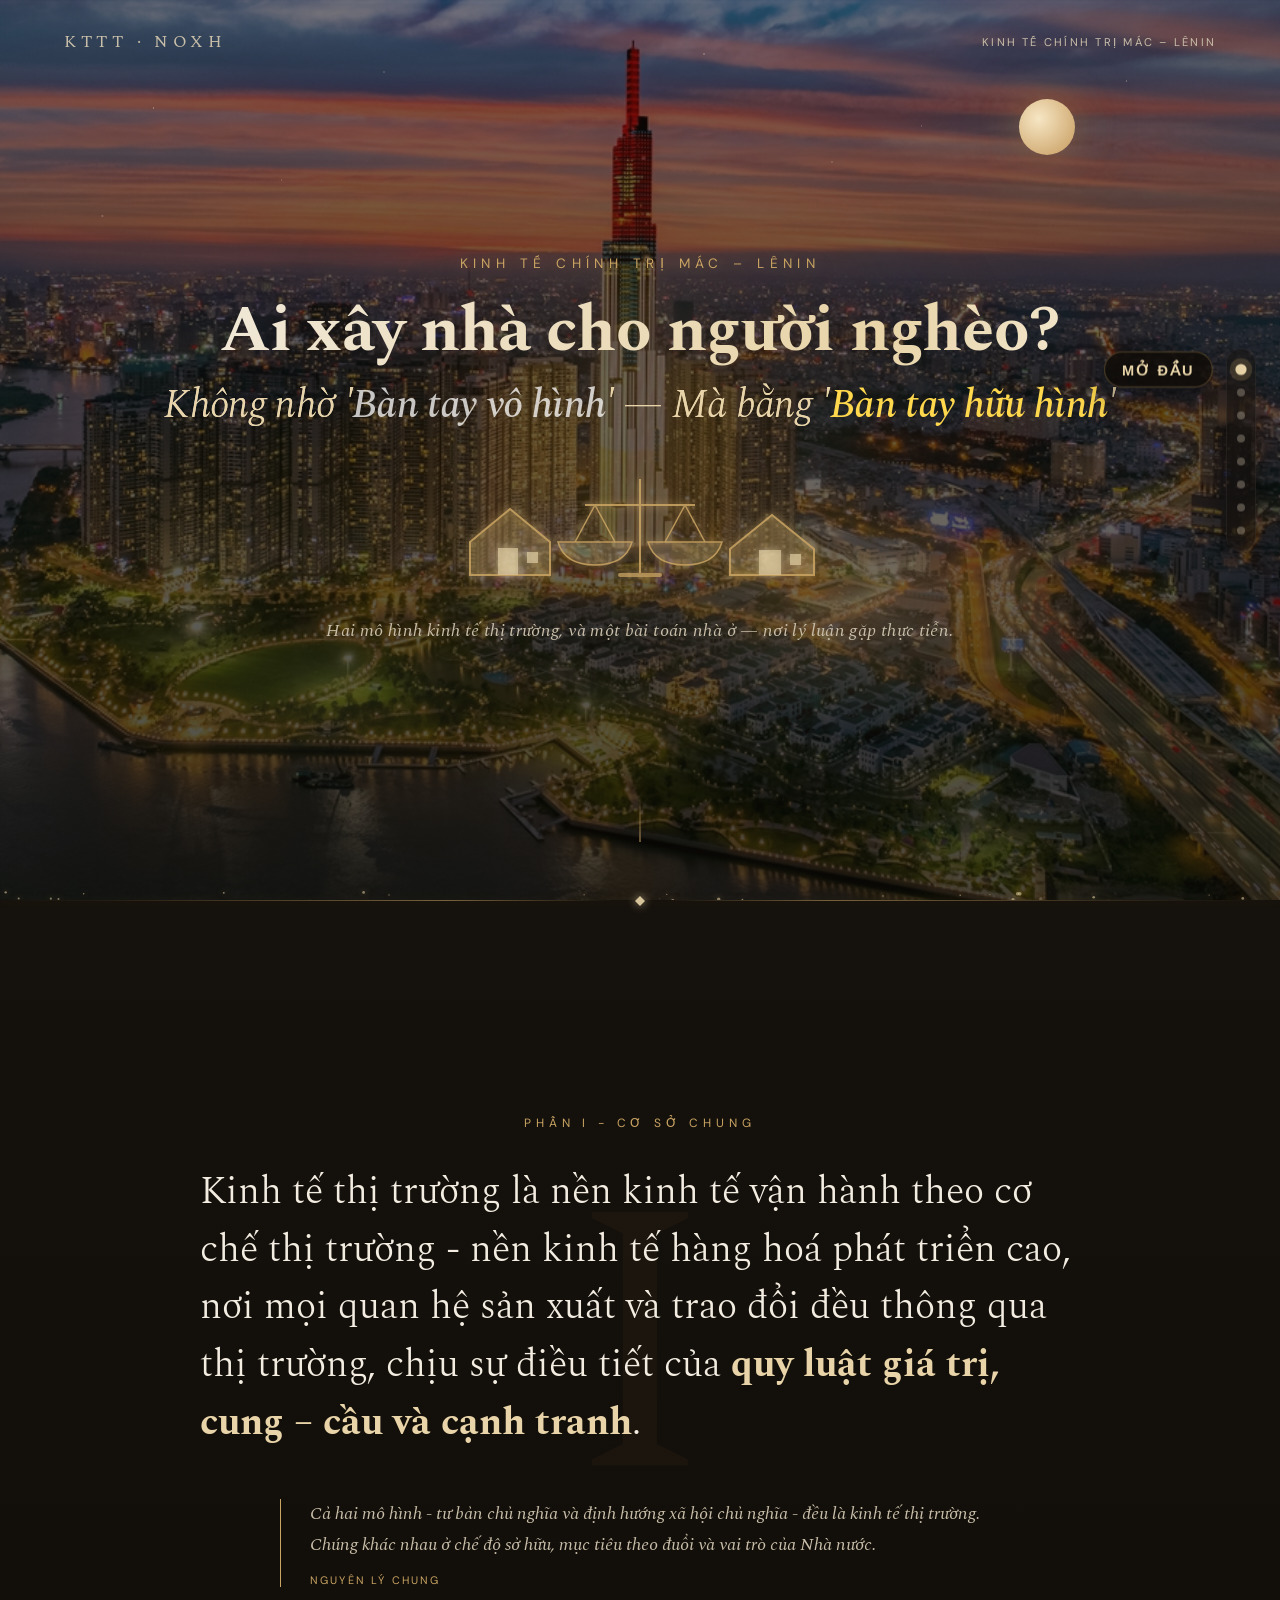
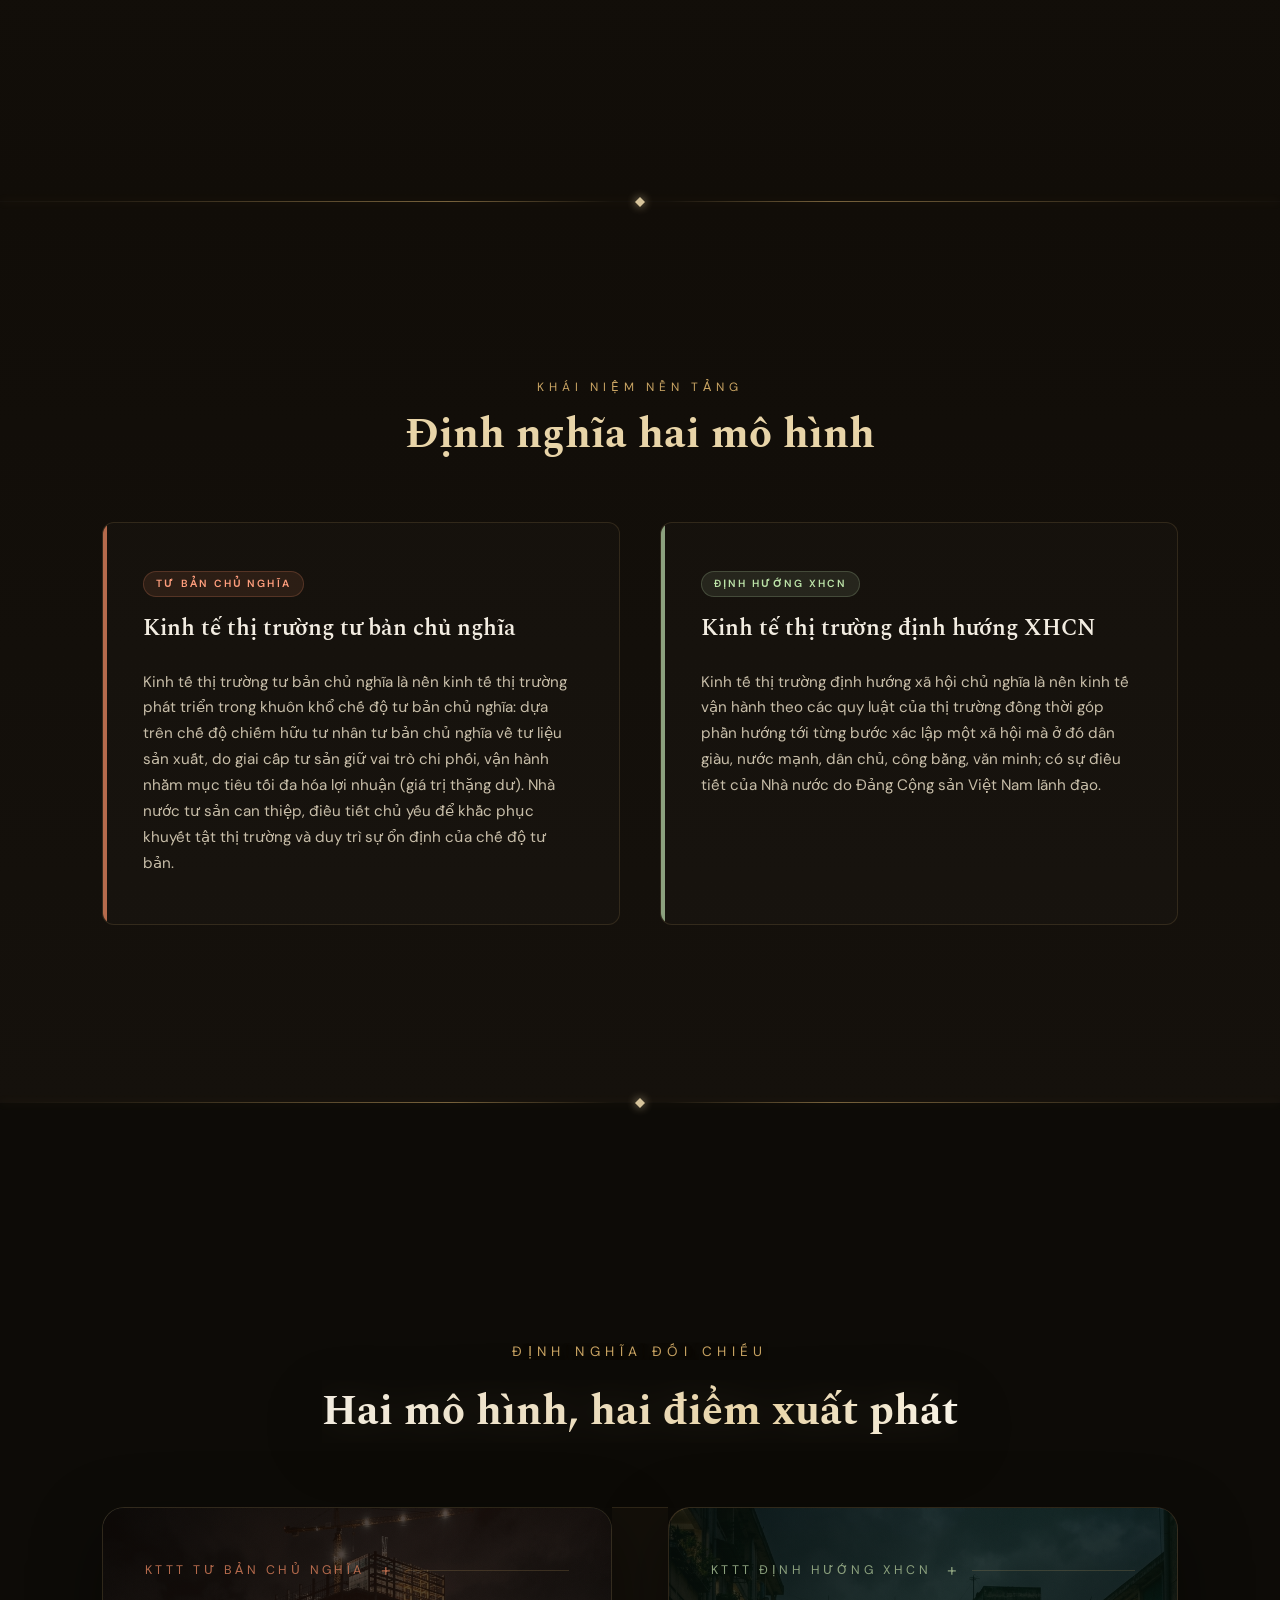
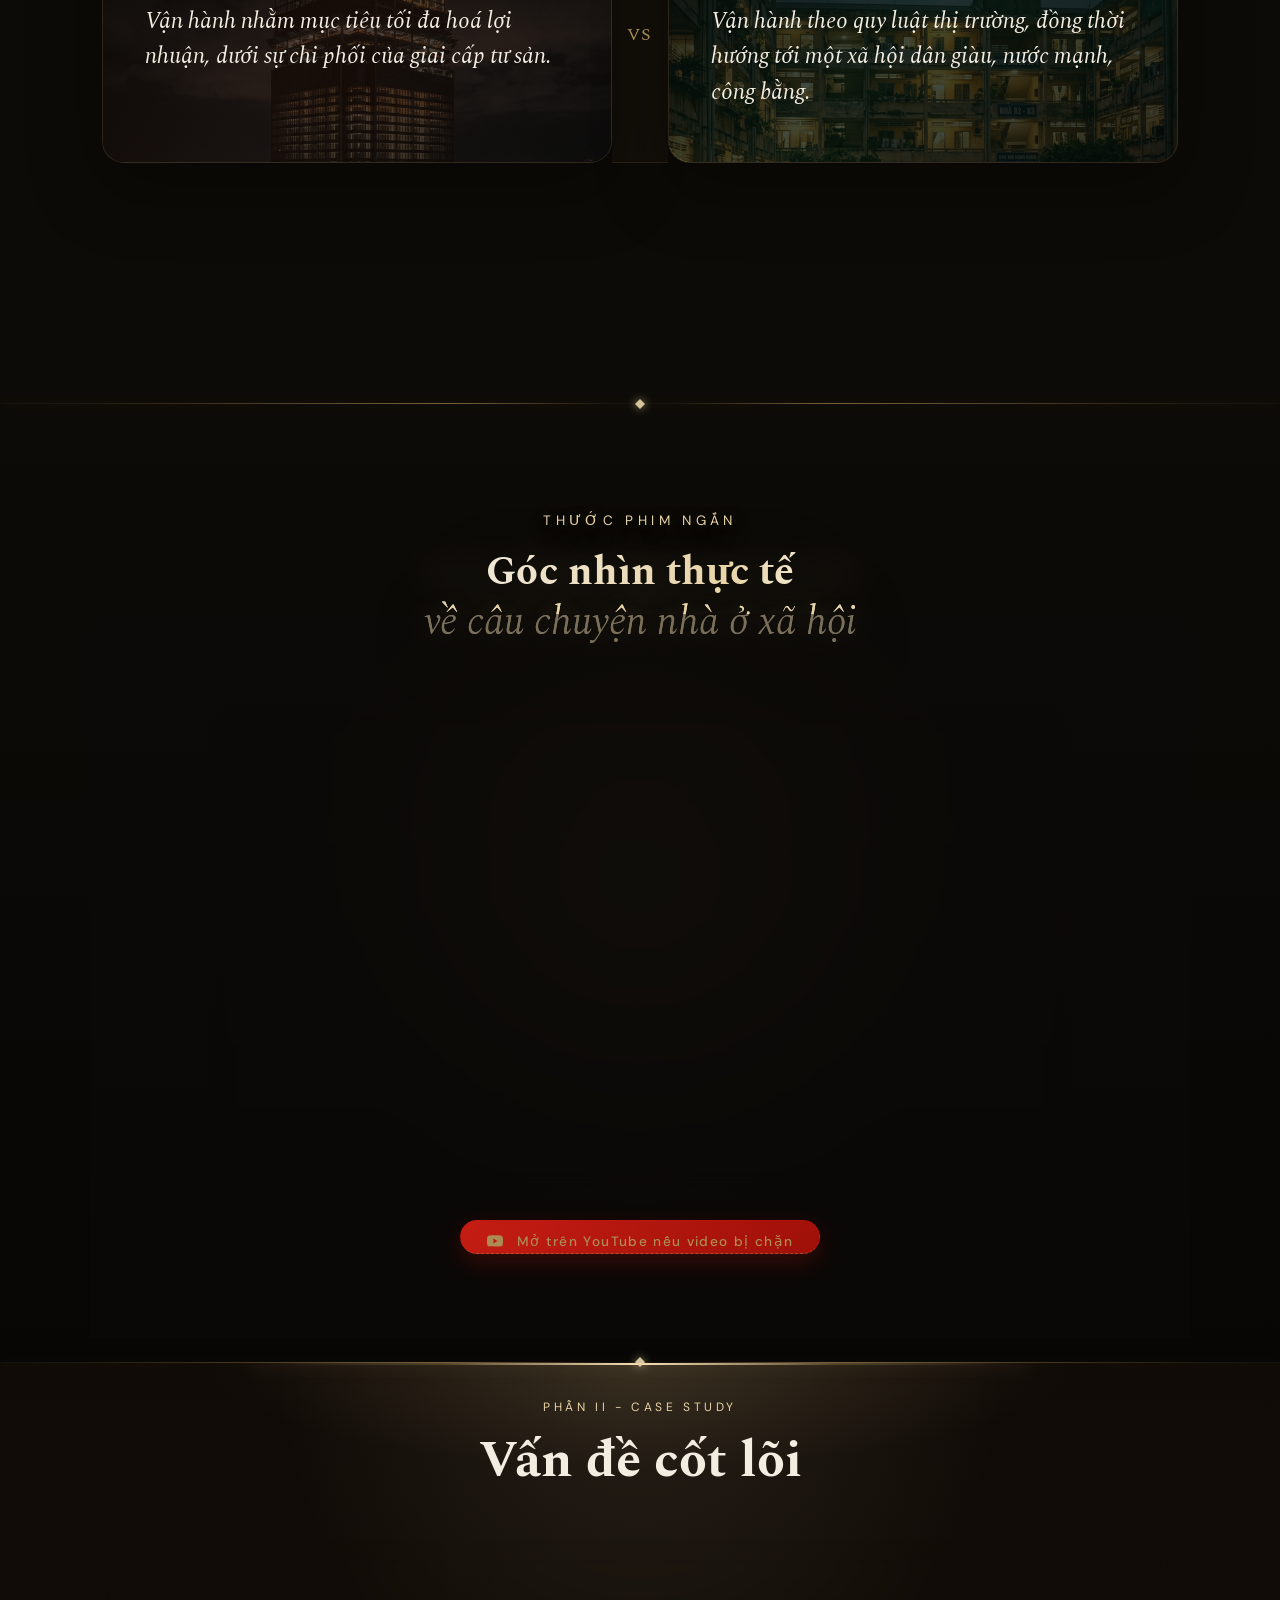
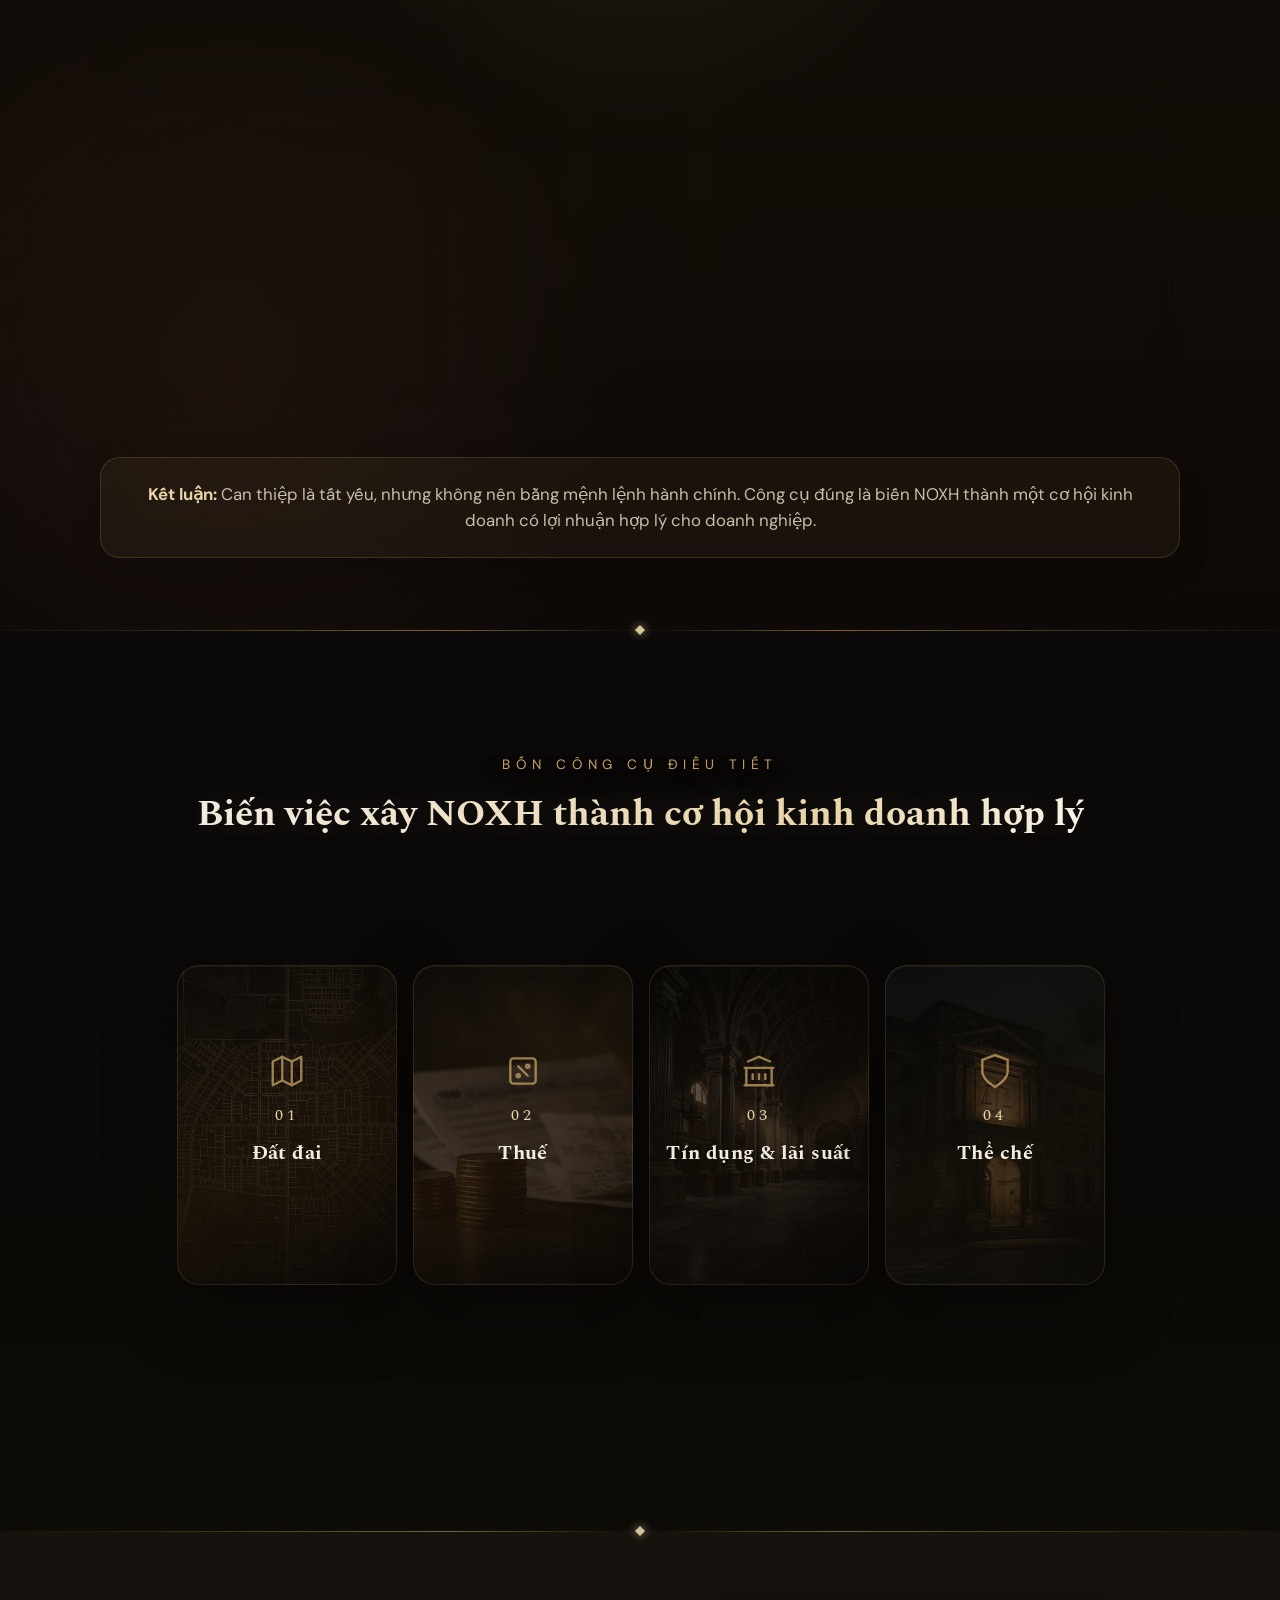
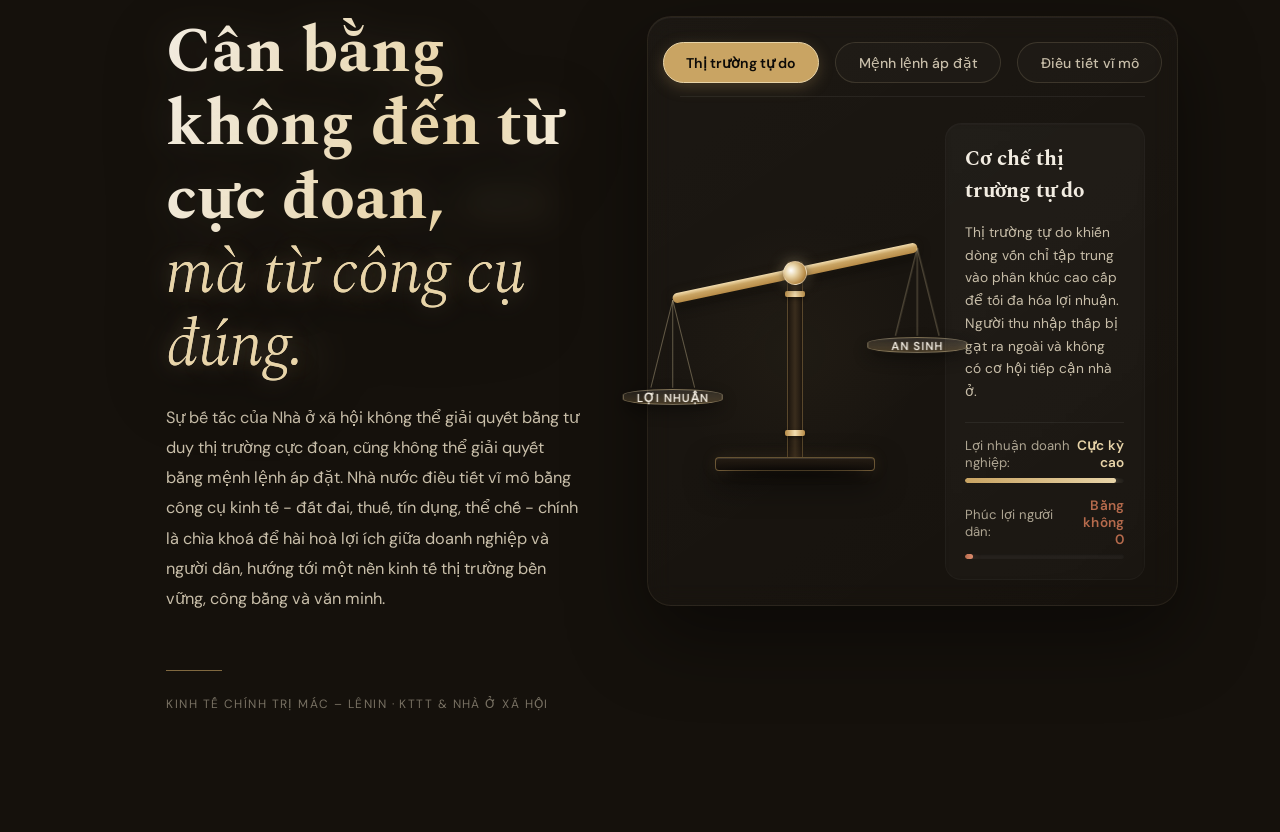
==== commit 8ddfb232: "feat: enable HTML rendering for welfare metrics and increase widget minimum height for improved layo" ====
--- a/index.html
+++ b/index.html
@@ -172,14 +172,17 @@
   <section class="scene" id="scene-definitions" data-dot-label="Định nghĩa">
     <div class="definitions-eyebrow reveal">Khái niệm nền tảng</div>
     <h2 class="definitions-title reveal reveal-delay-1" data-glow="Định nghĩa hai mô hình">Định nghĩa hai mô hình</h2>
-    
+
     <div class="definitions-grid">
       <div class="definition-card tbcn reveal reveal-delay-2">
         <div class="def-header">
           <span class="def-badge">Tư bản chủ nghĩa</span>
           <h3>Kinh tế thị trường tư bản chủ nghĩa</h3>
         </div>
-        <p class="def-text">Kinh tế thị trường tư bản chủ nghĩa là nền kinh tế thị trường phát triển trong khuôn khổ chế độ tư bản chủ nghĩa: dựa trên chế độ chiếm hữu tư nhân tư bản chủ nghĩa về tư liệu sản xuất, do giai cấp tư sản giữ vai trò chi phối, vận hành nhằm mục tiêu tối đa hóa lợi nhuận (giá trị thặng dư). Nhà nước tư sản can thiệp, điều tiết chủ yếu để khắc phục khuyết tật thị trường và duy trì sự ổn định của chế độ tư bản.</p>
+        <p class="def-text">Kinh tế thị trường tư bản chủ nghĩa là nền kinh tế thị trường phát triển trong khuôn khổ chế
+          độ tư bản chủ nghĩa: dựa trên chế độ chiếm hữu tư nhân tư bản chủ nghĩa về tư liệu sản xuất, do giai cấp tư
+          sản giữ vai trò chi phối, vận hành nhằm mục tiêu tối đa hóa lợi nhuận (giá trị thặng dư). Nhà nước tư sản can
+          thiệp, điều tiết chủ yếu để khắc phục khuyết tật thị trường và duy trì sự ổn định của chế độ tư bản.</p>
       </div>
 
       <div class="definition-card xhcn reveal reveal-delay-3">
@@ -187,7 +190,9 @@
           <span class="def-badge">Định hướng XHCN</span>
           <h3>Kinh tế thị trường định hướng XHCN</h3>
         </div>
-        <p class="def-text">Kinh tế thị trường định hướng xã hội chủ nghĩa là nền kinh tế vận hành theo các quy luật của thị trường đồng thời góp phần hướng tới từng bước xác lập một xã hội mà ở đó dân giàu, nước mạnh, dân chủ, công bằng, văn minh; có sự điều tiết của Nhà nước do Đảng Cộng sản Việt Nam lãnh đạo.</p>
+        <p class="def-text">Kinh tế thị trường định hướng xã hội chủ nghĩa là nền kinh tế vận hành theo các quy luật của
+          thị trường đồng thời góp phần hướng tới từng bước xác lập một xã hội mà ở đó dân giàu, nước mạnh, dân chủ,
+          công bằng, văn minh; có sự điều tiết của Nhà nước do Đảng Cộng sản Việt Nam lãnh đạo.</p>
       </div>
     </div>
   </section>
@@ -585,7 +590,8 @@
             <!-- Nội dung mô tả chi tiết -->
             <div class="balance-info-card">
               <h4 class="info-card-title">Cơ chế thị trường tự&nbsp;do</h4>
-              <p class="info-card-desc">Thị trường tự do khiến dòng vốn chỉ tập trung vào phân khúc cao cấp để tối đa hóa lợi nhuận. Người thu nhập thấp bị gạt ra ngoài và không có cơ hội tiếp cận nhà ở.</p>
+              <p class="info-card-desc">Thị trường tự do khiến dòng vốn chỉ tập trung vào phân khúc cao cấp để tối đa
+                hóa lợi nhuận. Người thu nhập thấp bị gạt ra ngoài và không có cơ hội tiếp cận nhà ở.</p>
               <div class="info-card-metric">
                 <div class="metric-wrapper">
                   <div class="metric-row">
@@ -599,7 +605,7 @@
                 <div class="metric-wrapper">
                   <div class="metric-row">
                     <span class="metric-label">Phúc lợi người dân:</span>
-                    <span class="metric-val val-welfare val-low">Bằng không</span>
+                    <span class="metric-val val-welfare val-low">Bằng không<br>0</span>
                   </div>
                   <div class="metric-bar-bg">
                     <div class="metric-bar-fill fill-welfare val-low" style="width: 5%;"></div>
--- a/style.css
+++ b/style.css
@@ -2052,7 +2052,7 @@
   flex-direction: column;
   gap: 0.9rem;
   text-align: left;
-  min-height: 235px;
+  min-height: 365px;
   transition: opacity 0.3s ease, transform 0.3s ease;
   background: rgba(255, 255, 255, 0.015);
   border: 1px solid rgba(255, 255, 255, 0.03);
@@ -2112,6 +2112,7 @@
   font-size: 0.85rem;
   transition: color 0.3s ease;
   letter-spacing: 0.02em;
+  text-align: right;
 }
 
 .metric-val.val-high {
@@ -3771,4 +3772,8 @@
   color: var(--gold-bright);
   border-color: var(--gold-bright);
   text-shadow: 0 0 8px rgba(232, 212, 168, 0.35);
+}
+
+border-color: var(--gold-bright);
+text-shadow: 0 0 8px rgba(232, 212, 168, 0.35);
 }
